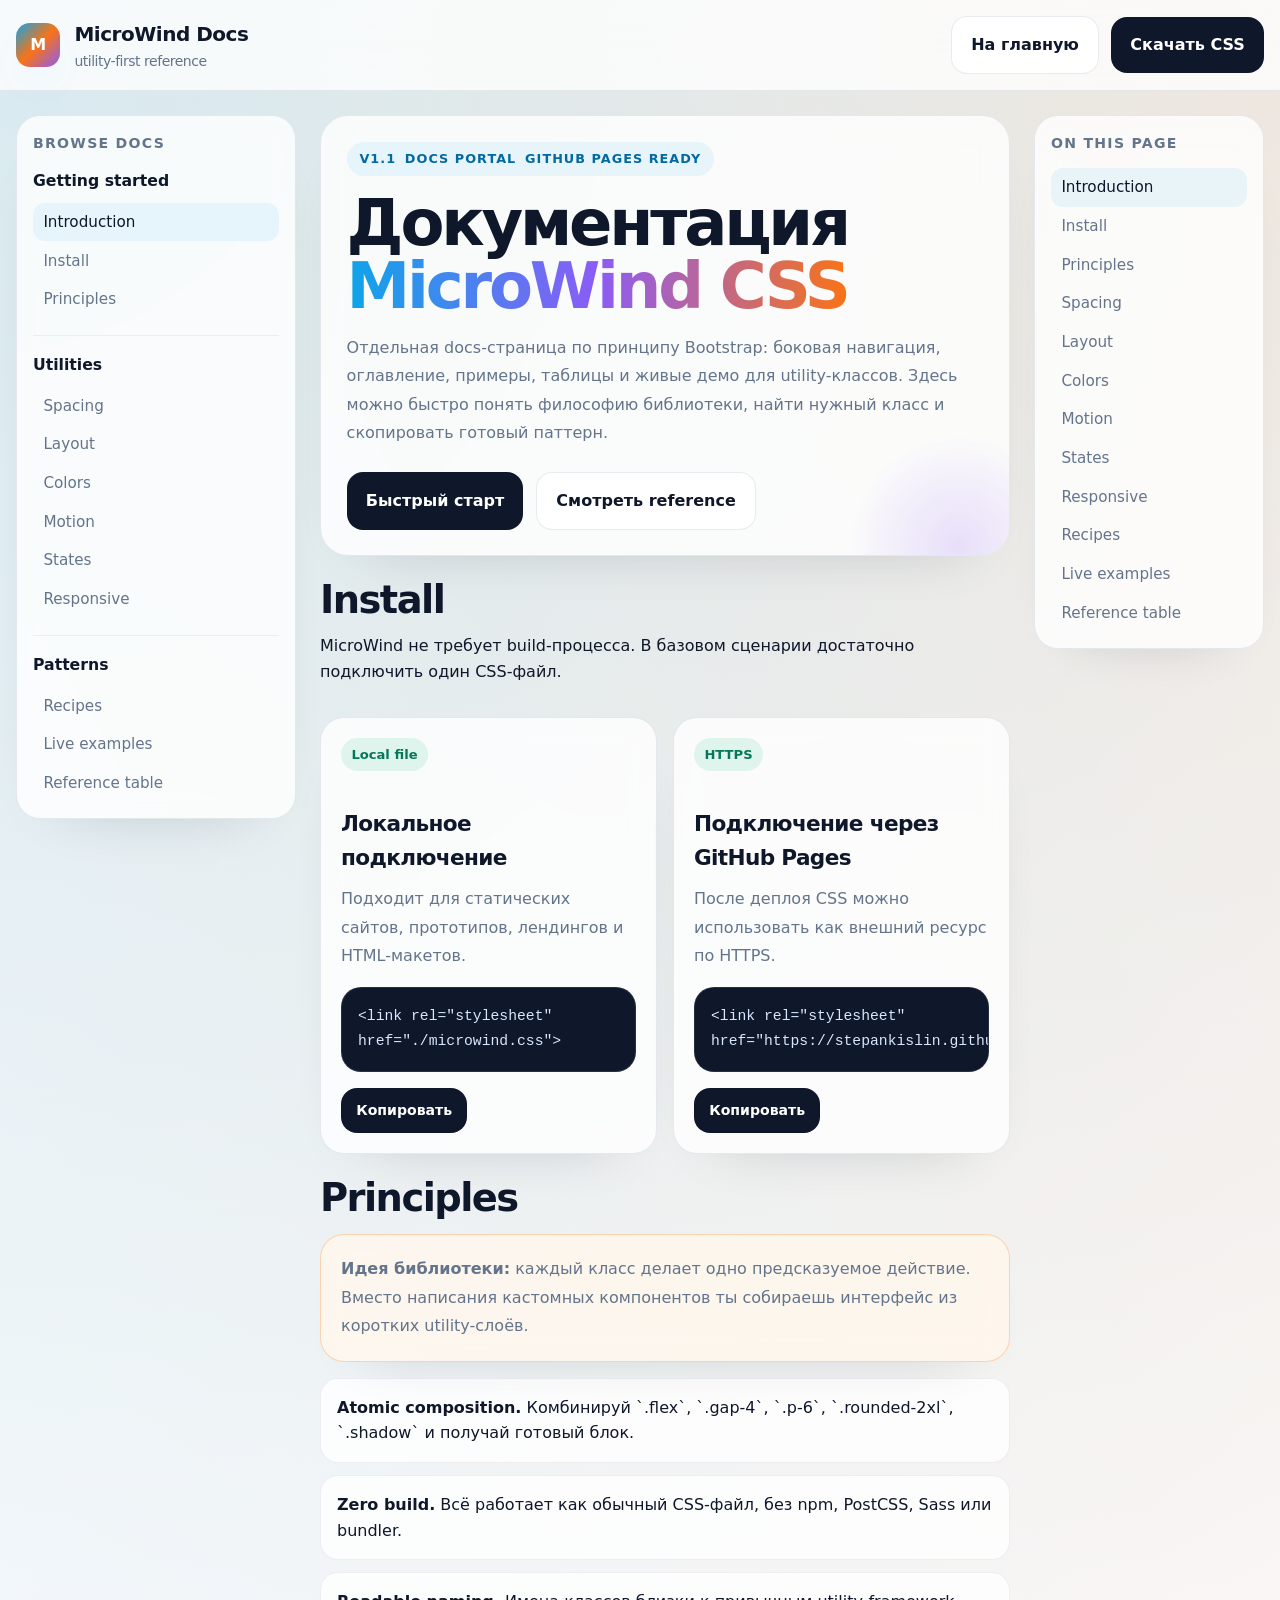
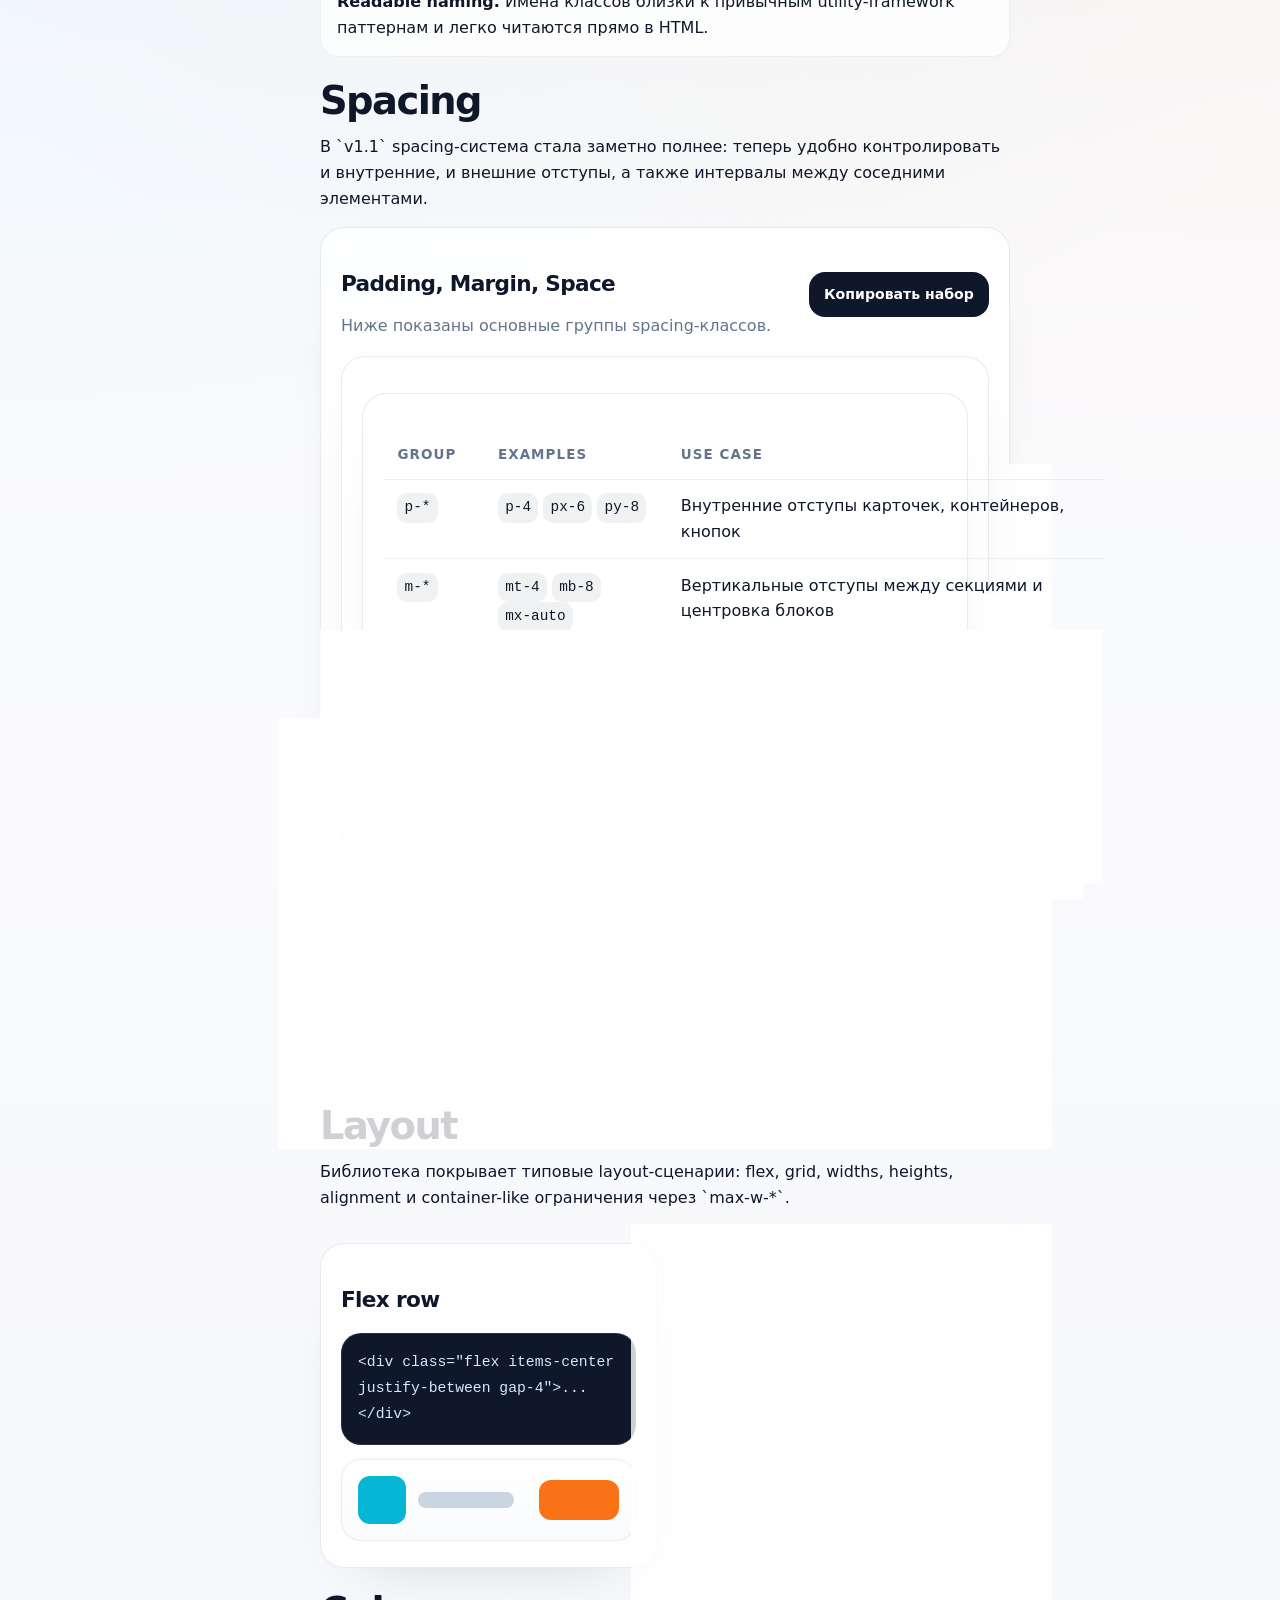
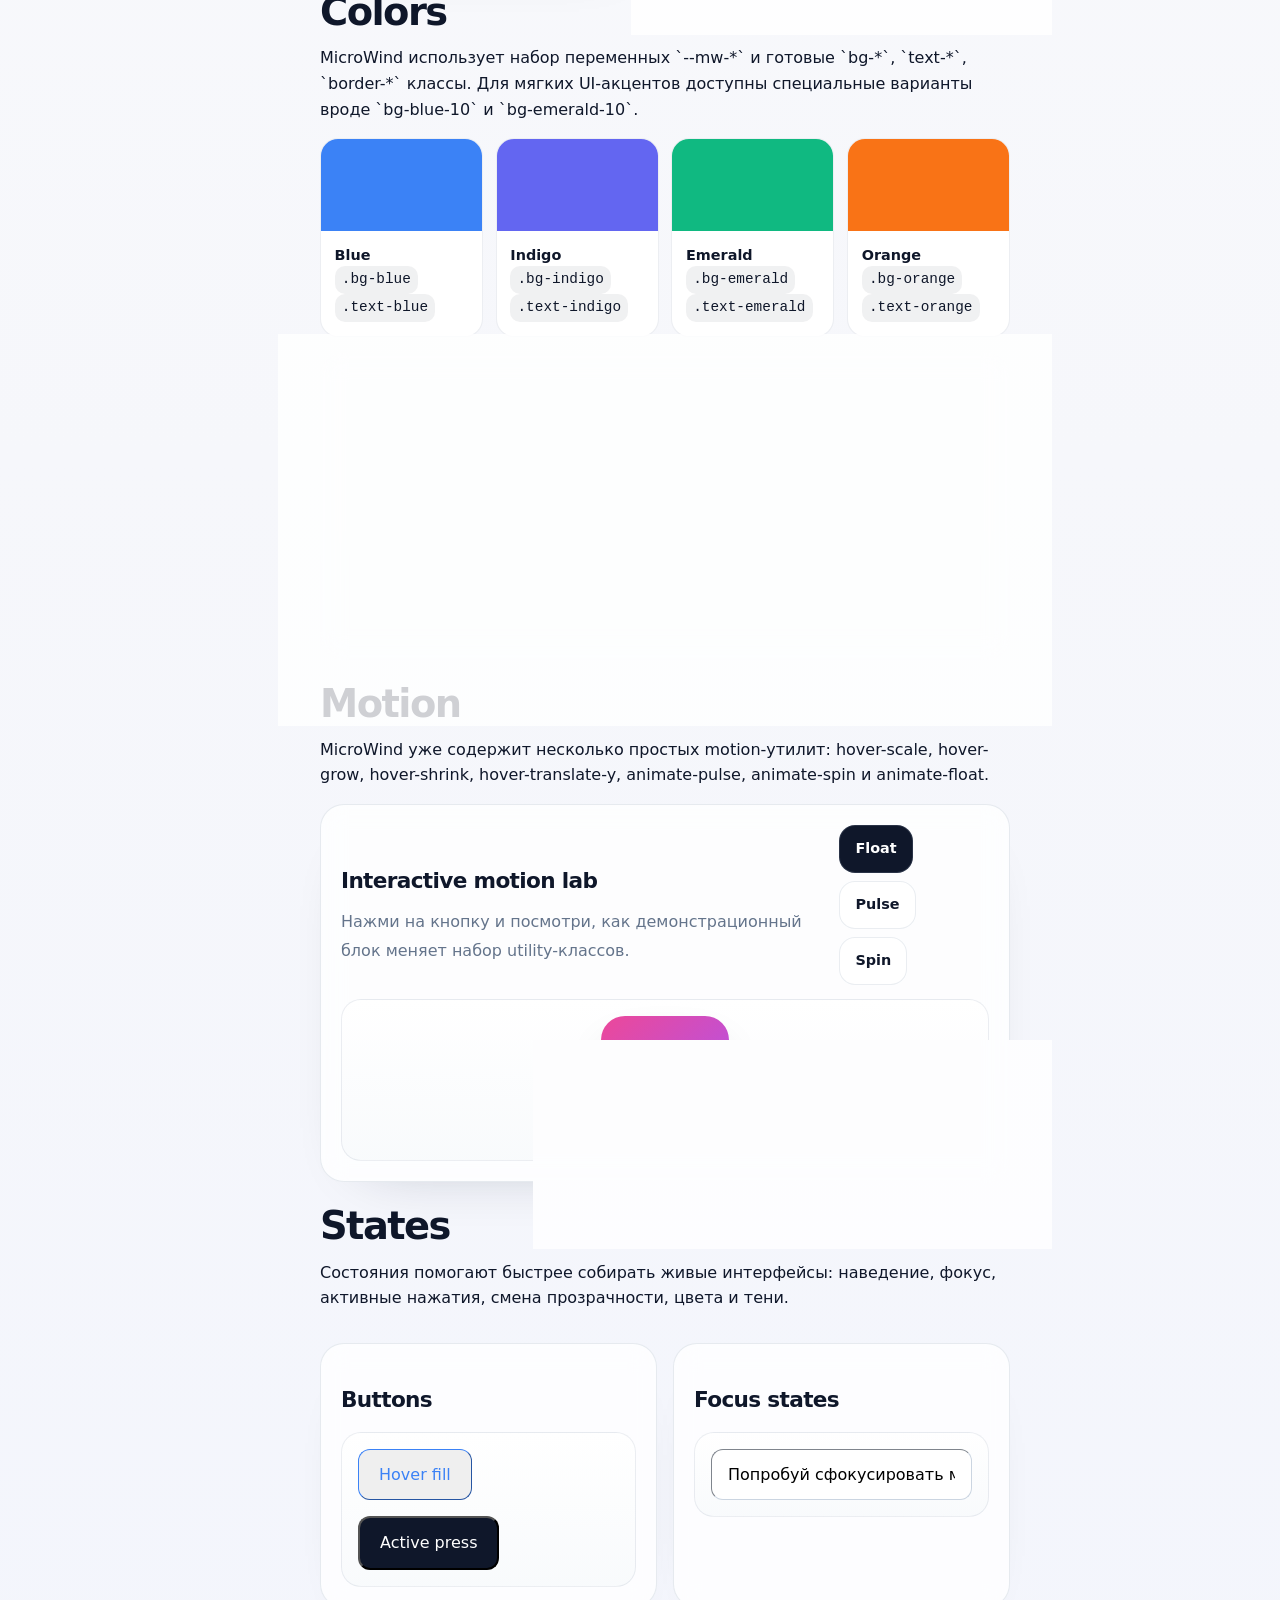
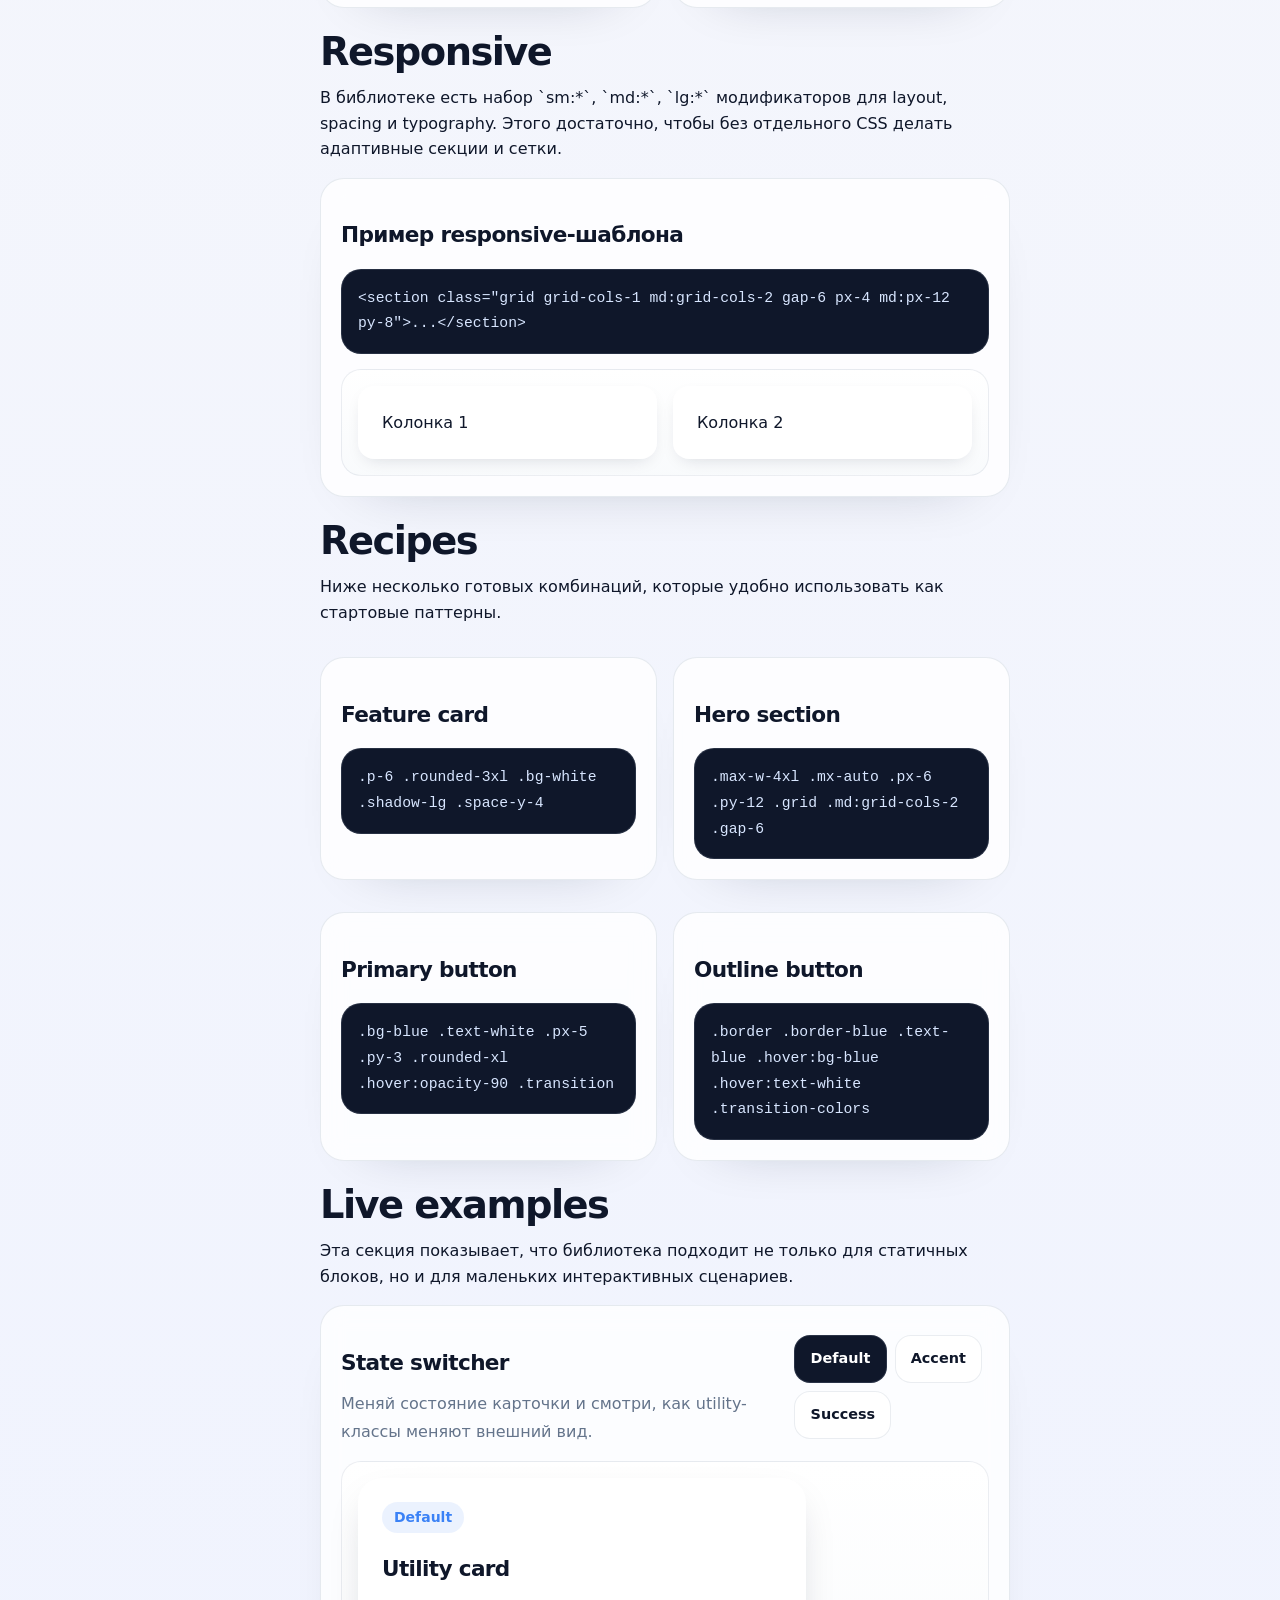
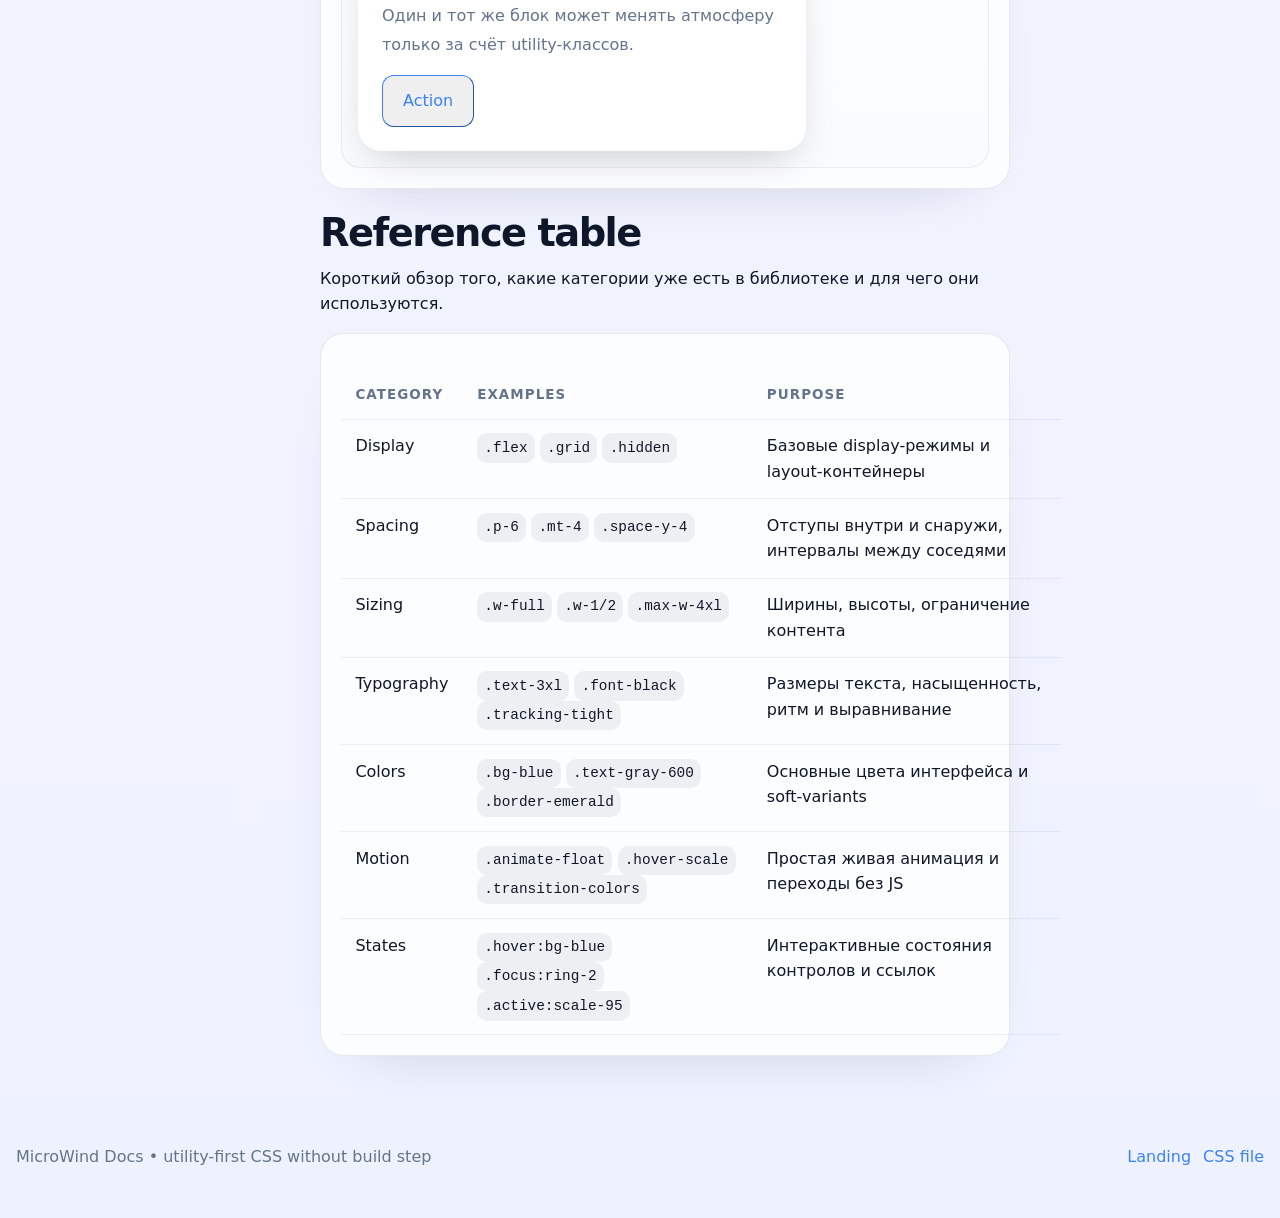
==== docs.html @ 8512d9e1 "Add docs" ====
<!DOCTYPE html>
<html lang="ru">
<head>
  <meta charset="UTF-8">
  <meta name="viewport" content="width=device-width, initial-scale=1.0">
  <title>MicroWind Docs — Utility-first документация</title>
  <meta name="description" content="Документация MicroWind CSS: установка, spacing, layout, colors, states, motion, responsive utilities и готовые паттерны.">
  <link rel="stylesheet" href="microwind.css">
  <style>
    :root {
      --docs-bg: #f6f7fb;
      --docs-panel: rgba(255, 255, 255, 0.8);
      --docs-border: rgba(148, 163, 184, 0.22);
      --docs-text: #0f172a;
      --docs-muted: #64748b;
      --docs-brand-a: #0ea5e9;
      --docs-brand-b: #f97316;
      --docs-brand-c: #8b5cf6;
      --docs-code: #0f172a;
    }

    body {
      background:
        radial-gradient(circle at top left, rgba(14, 165, 233, 0.16), transparent 28%),
        radial-gradient(circle at top right, rgba(249, 115, 22, 0.14), transparent 28%),
        linear-gradient(180deg, #ffffff 0%, var(--docs-bg) 48%, #eef2ff 100%);
      color: var(--docs-text);
    }

    .docs-shell {
      min-height: 100vh;
    }

    .docs-topbar {
      position: sticky;
      top: 0;
      z-index: 60;
      backdrop-filter: blur(16px);
      background: rgba(255, 255, 255, 0.76);
      border-bottom: 1px solid var(--docs-border);
    }

    .docs-container {
      width: min(1380px, calc(100% - 2rem));
      margin: 0 auto;
    }

    .docs-brand {
      display: inline-flex;
      align-items: center;
      gap: 0.9rem;
      font-weight: 900;
      letter-spacing: -0.03em;
    }

    .docs-mark {
      width: 44px;
      height: 44px;
      display: inline-flex;
      align-items: center;
      justify-content: center;
      color: #fff;
      border-radius: 14px;
      background: linear-gradient(135deg, var(--docs-brand-a), var(--docs-brand-b), var(--docs-brand-c));
      box-shadow: 0 18px 34px -18px rgba(14, 165, 233, 0.55);
    }

    .docs-layout {
      display: grid;
      grid-template-columns: 280px minmax(0, 1fr) 230px;
      gap: 1.5rem;
      padding: 1.5rem 0 3rem;
      align-items: start;
    }

    .docs-sidebar,
    .docs-toc,
    .docs-hero,
    .docs-card,
    .docs-demo,
    .docs-table-wrap,
    .docs-callout {
      background: var(--docs-panel);
      border: 1px solid var(--docs-border);
      backdrop-filter: blur(12px);
      box-shadow: 0 24px 60px -48px rgba(15, 23, 42, 0.32);
    }

    .docs-sidebar,
    .docs-toc {
      position: sticky;
      top: 88px;
      border-radius: 24px;
      padding: 1rem;
      max-height: calc(100vh - 108px);
      overflow: auto;
    }

    .docs-main {
      min-width: 0;
    }

    .docs-hero {
      border-radius: 28px;
      padding: 1.6rem;
      margin-bottom: 1.5rem;
      position: relative;
      overflow: hidden;
    }

    .docs-hero::before {
      content: "";
      position: absolute;
      inset: auto -80px -120px auto;
      width: 260px;
      height: 260px;
      border-radius: 9999px;
      background: radial-gradient(circle, rgba(139, 92, 246, 0.18), transparent 60%);
      pointer-events: none;
    }

    .docs-kicker {
      display: inline-flex;
      align-items: center;
      gap: 0.55rem;
      padding: 0.45rem 0.8rem;
      border-radius: 9999px;
      background: rgba(14, 165, 233, 0.08);
      color: #0369a1;
      font-size: 0.8rem;
      font-weight: 800;
      text-transform: uppercase;
      letter-spacing: 0.08em;
    }

    .docs-hero h1 {
      font-size: clamp(2.5rem, 5vw, 4.8rem);
      line-height: 0.98;
      letter-spacing: -0.05em;
      margin-top: 1rem;
      margin-bottom: 1rem;
    }

    .docs-hero h1 span {
      background: linear-gradient(90deg, var(--docs-brand-a), var(--docs-brand-c), var(--docs-brand-b));
      -webkit-background-clip: text;
      background-clip: text;
      color: transparent;
    }

    .docs-hero p,
    .docs-card p,
    .docs-demo p,
    .docs-callout p,
    .docs-table-wrap p {
      color: var(--docs-muted);
      line-height: 1.78;
    }

    .docs-actions {
      display: flex;
      flex-wrap: wrap;
      gap: 0.8rem;
      margin-top: 1.5rem;
    }

    .docs-btn,
    .copy-btn,
    .demo-toggle {
      border: none;
      cursor: pointer;
      border-radius: 16px;
      font-weight: 700;
      transition: transform 0.2s ease, box-shadow 0.2s ease, background-color 0.2s ease, color 0.2s ease, border-color 0.2s ease;
    }

    .docs-btn:hover,
    .copy-btn:hover,
    .demo-toggle:hover {
      transform: translateY(-2px);
    }

    .docs-btn {
      display: inline-flex;
      align-items: center;
      justify-content: center;
      padding: 0.95rem 1.2rem;
      background: #0f172a;
      color: #fff;
    }

    .docs-btn.alt {
      background: #fff;
      color: #0f172a;
      border: 1px solid var(--docs-border);
    }

    .docs-nav-title,
    .docs-toc-title {
      font-size: 0.88rem;
      text-transform: uppercase;
      letter-spacing: 0.09em;
      color: var(--docs-muted);
      margin-bottom: 0.85rem;
      font-weight: 800;
    }

    .docs-nav-group + .docs-nav-group {
      margin-top: 1rem;
      padding-top: 1rem;
      border-top: 1px solid rgba(148, 163, 184, 0.14);
    }

    .docs-nav-group strong {
      display: block;
      margin-bottom: 0.6rem;
      font-size: 0.98rem;
    }

    .docs-nav-group a,
    .docs-toc a {
      display: block;
      padding: 0.45rem 0.65rem;
      border-radius: 12px;
      color: var(--docs-muted);
      font-size: 0.95rem;
    }

    .docs-nav-group a:hover,
    .docs-toc a:hover,
    .docs-nav-group a.active,
    .docs-toc a.active {
      background: rgba(14, 165, 233, 0.08);
      color: #0f172a;
    }

    .docs-section {
      margin-top: 1.5rem;
    }

    .docs-section h2 {
      font-size: clamp(1.9rem, 3vw, 3rem);
      line-height: 1.05;
      letter-spacing: -0.04em;
      margin-bottom: 0.8rem;
    }

    .docs-section h3 {
      font-size: 1.35rem;
      letter-spacing: -0.03em;
      margin-bottom: 0.6rem;
      margin-top: 1.2rem;
    }

    .docs-grid {
      display: grid;
      grid-template-columns: repeat(2, minmax(0, 1fr));
      gap: 1rem;
      margin-top: 1rem;
    }

    .docs-card,
    .docs-demo,
    .docs-table-wrap,
    .docs-callout {
      border-radius: 24px;
      padding: 1.25rem;
      margin-top: 1rem;
    }

    .docs-demo-header {
      display: flex;
      align-items: center;
      justify-content: space-between;
      gap: 1rem;
      margin-bottom: 0.9rem;
    }

    .docs-demo-stage {
      border-radius: 20px;
      background: linear-gradient(180deg, rgba(255, 255, 255, 0.92), rgba(248, 250, 252, 0.92));
      border: 1px solid rgba(148, 163, 184, 0.18);
      padding: 1rem;
      margin-top: 0.9rem;
    }

    .code-block {
      background: var(--docs-code);
      color: #d8e6ff;
      border-radius: 20px;
      padding: 1rem;
      font-family: "SFMono-Regular", Consolas, monospace;
      font-size: 0.92rem;
      line-height: 1.75;
      overflow-x: auto;
      border: 1px solid rgba(148, 163, 184, 0.18);
    }

    .copy-btn {
      padding: 0.7rem 0.95rem;
      background: #0f172a;
      color: #fff;
      font-size: 0.88rem;
    }

    .copy-btn.copied {
      background: #059669;
    }

    .docs-table {
      width: 100%;
      border-collapse: collapse;
      min-width: 720px;
      margin-top: 1rem;
    }

    .docs-table th,
    .docs-table td {
      text-align: left;
      padding: 0.85rem 0.9rem;
      border-bottom: 1px solid rgba(148, 163, 184, 0.16);
      vertical-align: top;
    }

    .docs-table th {
      font-size: 0.84rem;
      color: var(--docs-muted);
      text-transform: uppercase;
      letter-spacing: 0.08em;
    }

    .token {
      display: inline-flex;
      align-items: center;
      padding: 0.2rem 0.45rem;
      border-radius: 10px;
      background: rgba(15, 23, 42, 0.06);
      font-family: "SFMono-Regular", Consolas, monospace;
      font-size: 0.9rem;
    }

    .swatch-grid {
      display: grid;
      grid-template-columns: repeat(4, minmax(0, 1fr));
      gap: 0.8rem;
      margin-top: 1rem;
    }

    .swatch {
      border-radius: 18px;
      overflow: hidden;
      border: 1px solid rgba(148, 163, 184, 0.18);
      background: #fff;
    }

    .swatch-color {
      height: 92px;
    }

    .swatch-meta {
      padding: 0.85rem;
      font-size: 0.9rem;
      line-height: 1.5;
    }

    .callout-warning {
      border-color: rgba(249, 115, 22, 0.28);
      background: rgba(255, 247, 237, 0.85);
    }

    .pattern-list {
      display: grid;
      gap: 0.75rem;
      margin-top: 1rem;
    }

    .pattern-item {
      padding: 1rem;
      border-radius: 18px;
      background: rgba(255, 255, 255, 0.78);
      border: 1px solid rgba(148, 163, 184, 0.16);
    }

    .demo-toggle {
      padding: 0.72rem 0.95rem;
      background: rgba(255, 255, 255, 0.88);
      color: #0f172a;
      border: 1px solid rgba(148, 163, 184, 0.2);
      font-size: 0.9rem;
    }

    .demo-toggle.active {
      background: #0f172a;
      color: #fff;
    }

    .status-badge {
      display: inline-flex;
      align-items: center;
      gap: 0.45rem;
      padding: 0.4rem 0.65rem;
      border-radius: 9999px;
      background: rgba(16, 185, 129, 0.12);
      color: #047857;
      font-weight: 700;
      font-size: 0.82rem;
    }

    .footer {
      padding: 2.5rem 0 3rem;
      color: var(--docs-muted);
    }

    @media (max-width: 1180px) {
      .docs-layout {
        grid-template-columns: 260px minmax(0, 1fr);
      }

      .docs-toc {
        display: none;
      }
    }

    @media (max-width: 920px) {
      .docs-layout {
        grid-template-columns: 1fr;
      }

      .docs-sidebar {
        position: static;
        max-height: none;
      }

      .docs-grid,
      .swatch-grid {
        grid-template-columns: 1fr;
      }
    }

    @media (max-width: 640px) {
      .docs-actions {
        flex-direction: column;
      }

      .docs-btn,
      .copy-btn,
      .demo-toggle {
        width: 100%;
      }
    }
  </style>
</head>
<body>
  <div class="docs-shell">
    <header class="docs-topbar">
      <div class="docs-container flex items-center justify-between py-4 gap-4 flex-wrap">
        <a href="index.html" class="docs-brand">
          <span class="docs-mark">M</span>
          <span>
            <span class="block text-xl">MicroWind Docs</span>
            <span class="block text-sm text-gray-500 font-medium">utility-first reference</span>
          </span>
        </a>

        <div class="flex items-center gap-3 flex-wrap">
          <a href="index.html" class="docs-btn alt">На главную</a>
          <a href="microwind.css" download="microwind.css" class="docs-btn">Скачать CSS</a>
        </div>
      </div>
    </header>

    <div class="docs-container docs-layout">
      <aside class="docs-sidebar">
        <div class="docs-nav-title">Browse docs</div>

        <div class="docs-nav-group">
          <strong>Getting started</strong>
          <a href="#introduction">Introduction</a>
          <a href="#install">Install</a>
          <a href="#principles">Principles</a>
        </div>

        <div class="docs-nav-group">
          <strong>Utilities</strong>
          <a href="#spacing">Spacing</a>
          <a href="#layout">Layout</a>
          <a href="#colors">Colors</a>
          <a href="#motion">Motion</a>
          <a href="#states">States</a>
          <a href="#responsive">Responsive</a>
        </div>

        <div class="docs-nav-group">
          <strong>Patterns</strong>
          <a href="#recipes">Recipes</a>
          <a href="#playground-docs">Live examples</a>
          <a href="#reference">Reference table</a>
        </div>
      </aside>

      <main class="docs-main">
        <section class="docs-hero" id="introduction">
          <div class="docs-kicker">
            <span>v1.1</span>
            <span>docs portal</span>
            <span>github pages ready</span>
          </div>
          <h1>Документация <span>MicroWind CSS</span></h1>
          <p>
            Отдельная docs-страница по принципу Bootstrap: боковая навигация, оглавление, примеры, таблицы и живые демо для utility-классов.
            Здесь можно быстро понять философию библиотеки, найти нужный класс и скопировать готовый паттерн.
          </p>
          <div class="docs-actions">
            <a href="#install" class="docs-btn">Быстрый старт</a>
            <a href="#reference" class="docs-btn alt">Смотреть reference</a>
          </div>
        </section>

        <section class="docs-section" id="install">
          <h2>Install</h2>
          <p>MicroWind не требует build-процесса. В базовом сценарии достаточно подключить один CSS-файл.</p>

          <div class="docs-grid">
            <article class="docs-card">
              <div class="status-badge mb-4">Local file</div>
              <h3>Локальное подключение</h3>
              <p>Подходит для статических сайтов, прототипов, лендингов и HTML-макетов.</p>
              <div class="code-block mt-4">&lt;link rel="stylesheet" href="./microwind.css"&gt;</div>
              <button class="copy-btn mt-4" data-code='<link rel="stylesheet" href="./microwind.css">'>Копировать</button>
            </article>

            <article class="docs-card">
              <div class="status-badge mb-4">HTTPS</div>
              <h3>Подключение через GitHub Pages</h3>
              <p>После деплоя CSS можно использовать как внешний ресурс по HTTPS.</p>
              <div class="code-block mt-4" id="docs-https-snippet">&lt;link rel="stylesheet" href="https://stepankislin.github.io/microwind/microwind.css"&gt;</div>
              <button class="copy-btn mt-4" id="docs-copy-https">Копировать</button>
            </article>
          </div>
        </section>

        <section class="docs-section" id="principles">
          <h2>Principles</h2>
          <div class="docs-callout callout-warning">
            <p><strong>Идея библиотеки:</strong> каждый класс делает одно предсказуемое действие. Вместо написания кастомных компонентов ты собираешь интерфейс из коротких utility-слоёв.</p>
          </div>

          <div class="pattern-list">
            <div class="pattern-item"><strong>Atomic composition.</strong> Комбинируй `.flex`, `.gap-4`, `.p-6`, `.rounded-2xl`, `.shadow` и получай готовый блок.</div>
            <div class="pattern-item"><strong>Zero build.</strong> Всё работает как обычный CSS-файл, без npm, PostCSS, Sass или bundler.</div>
            <div class="pattern-item"><strong>Readable naming.</strong> Имена классов близки к привычным utility-framework паттернам и легко читаются прямо в HTML.</div>
          </div>
        </section>

        <section class="docs-section" id="spacing">
          <h2>Spacing</h2>
          <p>В `v1.1` spacing-система стала заметно полнее: теперь удобно контролировать и внутренние, и внешние отступы, а также интервалы между соседними элементами.</p>

          <div class="docs-demo">
            <div class="docs-demo-header">
              <div>
                <h3>Padding, Margin, Space</h3>
                <p>Ниже показаны основные группы spacing-классов.</p>
              </div>
              <button class="copy-btn" data-code=".p-6 .px-8 .py-4 .mt-4 .mx-auto .space-y-4">Копировать набор</button>
            </div>

            <div class="docs-table-wrap">
              <div class="docs-table-wrap">
                <table class="docs-table">
                  <thead>
                    <tr>
                      <th>Group</th>
                      <th>Examples</th>
                      <th>Use case</th>
                    </tr>
                  </thead>
                  <tbody>
                    <tr>
                      <td><span class="token">p-*</span></td>
                      <td><span class="token">p-4</span> <span class="token">px-6</span> <span class="token">py-8</span></td>
                      <td>Внутренние отступы карточек, контейнеров, кнопок</td>
                    </tr>
                    <tr>
                      <td><span class="token">m-*</span></td>
                      <td><span class="token">mt-4</span> <span class="token">mb-8</span> <span class="token">mx-auto</span></td>
                      <td>Вертикальные отступы между секциями и центровка блоков</td>
                    </tr>
                    <tr>
                      <td><span class="token">space-*</span></td>
                      <td><span class="token">space-y-4</span> <span class="token">space-x-2</span></td>
                      <td>Быстрый ритм внутри списков и горизонтальных рядов</td>
                    </tr>
                    <tr>
                      <td><span class="token">-m*</span></td>
                      <td><span class="token">-mt-4</span> <span class="token">-ml-2</span></td>
                      <td>Небольшие перекрытия, декоративные смещения, badge-overlap</td>
                    </tr>
                  </tbody>
                </table>
              </div>
            </div>

            <div class="docs-demo-stage">
              <div class="p-6 rounded-3xl bg-white shadow space-y-4 max-w-md">
                <div class="bg-blue-10 text-blue px-3 py-1 rounded-full inline-block text-sm font-semibold">Spacing demo</div>
                <div class="space-y-2">
                  <div class="h-4 w-1/2 rounded-full bg-gray-300"></div>
                  <div class="h-4 w-full rounded-full bg-gray-200"></div>
                  <div class="h-4 w-4/5 rounded-full bg-gray-200"></div>
                </div>
              </div>
            </div>
          </div>
        </section>

        <section class="docs-section" id="layout">
          <h2>Layout</h2>
          <p>Библиотека покрывает типовые layout-сценарии: flex, grid, widths, heights, alignment и container-like ограничения через `max-w-*`.</p>

          <div class="docs-grid">
            <article class="docs-card">
              <h3>Flex row</h3>
              <div class="code-block mt-4">&lt;div class="flex items-center justify-between gap-4"&gt;...&lt;/div&gt;</div>
              <div class="docs-demo-stage">
                <div class="flex items-center justify-between gap-4">
                  <div class="flex items-center gap-3">
                    <div class="w-12 h-12 rounded-xl bg-cyan"></div>
                    <div class="w-24 h-4 rounded-full bg-gray-300"></div>
                  </div>
                  <div class="w-20 h-10 rounded-xl bg-orange"></div>
                </div>
              </div>
            </article>

            <article class="docs-card">
              <h3>Grid columns</h3>
              <div class="code-block mt-4">&lt;div class="grid grid-cols-3 gap-4"&gt;...&lt;/div&gt;</div>
              <div class="docs-demo-stage">
                <div class="grid grid-cols-3 gap-4">
                  <div class="h-20 rounded-2xl bg-blue"></div>
                  <div class="h-20 rounded-2xl bg-indigo"></div>
                  <div class="h-20 rounded-2xl bg-purple"></div>
                </div>
              </div>
            </article>
          </div>
        </section>

        <section class="docs-section" id="colors">
          <h2>Colors</h2>
          <p>MicroWind использует набор переменных `--mw-*` и готовые `bg-*`, `text-*`, `border-*` классы. Для мягких UI-акцентов доступны специальные варианты вроде `bg-blue-10` и `bg-emerald-10`.</p>

          <div class="swatch-grid">
            <article class="swatch">
              <div class="swatch-color bg-blue"></div>
              <div class="swatch-meta"><strong>Blue</strong><br><span class="token">.bg-blue</span> <span class="token">.text-blue</span></div>
            </article>
            <article class="swatch">
              <div class="swatch-color bg-indigo"></div>
              <div class="swatch-meta"><strong>Indigo</strong><br><span class="token">.bg-indigo</span> <span class="token">.text-indigo</span></div>
            </article>
            <article class="swatch">
              <div class="swatch-color bg-emerald"></div>
              <div class="swatch-meta"><strong>Emerald</strong><br><span class="token">.bg-emerald</span> <span class="token">.text-emerald</span></div>
            </article>
            <article class="swatch">
              <div class="swatch-color bg-orange"></div>
              <div class="swatch-meta"><strong>Orange</strong><br><span class="token">.bg-orange</span> <span class="token">.text-orange</span></div>
            </article>
          </div>

          <div class="docs-demo">
            <div class="docs-demo-header">
              <div>
                <h3>Soft colors and gradients</h3>
                <p>Эти utility-классы особенно хорошо работают в бейджах, hero-блоках и карточках.</p>
              </div>
              <button class="copy-btn" data-code=".bg-blue-10 .text-blue .bg-gradient-to-br .from-pink .to-purple">Копировать</button>
            </div>
            <div class="docs-demo-stage flex flex-wrap gap-4 items-center">
              <span class="bg-blue-10 text-blue px-4 py-2 rounded-full font-semibold">Soft accent</span>
              <span class="bg-emerald-10 text-emerald px-4 py-2 rounded-full font-semibold">Success tone</span>
              <div class="w-24 h-24 rounded-3xl bg-gradient-to-br from-pink to-purple animate-float"></div>
            </div>
          </div>
        </section>

        <section class="docs-section" id="motion">
          <h2>Motion</h2>
          <p>MicroWind уже содержит несколько простых motion-утилит: hover-scale, hover-grow, hover-shrink, hover-translate-y, animate-pulse, animate-spin и animate-float.</p>

          <div class="docs-demo" id="motion-demo">
            <div class="docs-demo-header">
              <div>
                <h3>Interactive motion lab</h3>
                <p>Нажми на кнопку и посмотри, как демонстрационный блок меняет набор utility-классов.</p>
              </div>
              <div class="flex gap-2 flex-wrap">
                <button class="demo-toggle active" data-demo="float">Float</button>
                <button class="demo-toggle" data-demo="pulse">Pulse</button>
                <button class="demo-toggle" data-demo="spin">Spin</button>
              </div>
            </div>
            <div class="docs-demo-stage flex justify-center">
              <div id="motion-target" class="w-32 h-32 rounded-3xl bg-gradient-to-br from-pink to-purple animate-float shadow-xl"></div>
            </div>
          </div>
        </section>

        <section class="docs-section" id="states">
          <h2>States</h2>
          <p>Состояния помогают быстрее собирать живые интерфейсы: наведение, фокус, активные нажатия, смена прозрачности, цвета и тени.</p>

          <div class="docs-grid">
            <article class="docs-card">
              <h3>Buttons</h3>
              <div class="docs-demo-stage flex gap-4 flex-wrap">
                <button class="border border-blue text-blue px-5 py-3 rounded-xl hover:bg-blue hover:text-white transition-colors cursor-pointer">Hover fill</button>
                <button class="bg-gray-900 text-white px-5 py-3 rounded-xl hover:opacity-90 active:scale-95 transition-all cursor-pointer">Active press</button>
              </div>
            </article>

            <article class="docs-card">
              <h3>Focus states</h3>
              <div class="docs-demo-stage">
                <input class="w-full px-4 py-3 rounded-xl border border-gray-300 focus:outline-none focus:ring-2 focus:ring-blue" value="Попробуй сфокусировать меня">
              </div>
            </article>
          </div>
        </section>

        <section class="docs-section" id="responsive">
          <h2>Responsive</h2>
          <p>В библиотеке есть набор `sm:*`, `md:*`, `lg:*` модификаторов для layout, spacing и typography. Этого достаточно, чтобы без отдельного CSS делать адаптивные секции и сетки.</p>

          <div class="docs-card">
            <h3>Пример responsive-шаблона</h3>
            <div class="code-block mt-4">&lt;section class="grid grid-cols-1 md:grid-cols-2 gap-6 px-4 md:px-12 py-8"&gt;...&lt;/section&gt;</div>
            <div class="docs-demo-stage">
              <div class="grid grid-cols-1 md:grid-cols-2 gap-4">
                <div class="p-6 rounded-2xl bg-white shadow">Колонка 1</div>
                <div class="p-6 rounded-2xl bg-white shadow">Колонка 2</div>
              </div>
            </div>
          </div>
        </section>

        <section class="docs-section" id="recipes">
          <h2>Recipes</h2>
          <p>Ниже несколько готовых комбинаций, которые удобно использовать как стартовые паттерны.</p>

          <div class="docs-grid">
            <article class="docs-card">
              <h3>Feature card</h3>
              <div class="code-block mt-4">.p-6 .rounded-3xl .bg-white .shadow-lg .space-y-4</div>
            </article>
            <article class="docs-card">
              <h3>Hero section</h3>
              <div class="code-block mt-4">.max-w-4xl .mx-auto .px-6 .py-12 .grid .md:grid-cols-2 .gap-6</div>
            </article>
            <article class="docs-card">
              <h3>Primary button</h3>
              <div class="code-block mt-4">.bg-blue .text-white .px-5 .py-3 .rounded-xl .hover:opacity-90 .transition</div>
            </article>
            <article class="docs-card">
              <h3>Outline button</h3>
              <div class="code-block mt-4">.border .border-blue .text-blue .hover:bg-blue .hover:text-white .transition-colors</div>
            </article>
          </div>
        </section>

        <section class="docs-section" id="playground-docs">
          <h2>Live examples</h2>
          <p>Эта секция показывает, что библиотека подходит не только для статичных блоков, но и для маленьких интерактивных сценариев.</p>

          <div class="docs-demo">
            <div class="docs-demo-header">
              <div>
                <h3>State switcher</h3>
                <p>Меняй состояние карточки и смотри, как utility-классы меняют внешний вид.</p>
              </div>
              <div class="flex gap-2 flex-wrap">
                <button class="demo-toggle active" data-card-state="default">Default</button>
                <button class="demo-toggle" data-card-state="accent">Accent</button>
                <button class="demo-toggle" data-card-state="success">Success</button>
              </div>
            </div>
            <div class="docs-demo-stage">
              <div id="state-card" class="p-6 rounded-3xl bg-white shadow-lg transition-all space-y-4 max-w-md">
                <span id="state-badge" class="bg-blue-10 text-blue px-3 py-1 rounded-full inline-block text-sm font-semibold">Default</span>
                <h3 class="text-2xl font-black tracking-tight">Utility card</h3>
                <p class="text-gray-600">Один и тот же блок может менять атмосферу только за счёт utility-классов.</p>
                <button id="state-button" class="border border-blue text-blue px-5 py-3 rounded-xl hover:bg-blue hover:text-white transition-colors cursor-pointer">Action</button>
              </div>
            </div>
          </div>
        </section>

        <section class="docs-section" id="reference">
          <h2>Reference table</h2>
          <p>Короткий обзор того, какие категории уже есть в библиотеке и для чего они используются.</p>

          <div class="docs-table-wrap">
            <table class="docs-table">
              <thead>
                <tr>
                  <th>Category</th>
                  <th>Examples</th>
                  <th>Purpose</th>
                </tr>
              </thead>
              <tbody>
                <tr>
                  <td>Display</td>
                  <td><span class="token">.flex</span> <span class="token">.grid</span> <span class="token">.hidden</span></td>
                  <td>Базовые display-режимы и layout-контейнеры</td>
                </tr>
                <tr>
                  <td>Spacing</td>
                  <td><span class="token">.p-6</span> <span class="token">.mt-4</span> <span class="token">.space-y-4</span></td>
                  <td>Отступы внутри и снаружи, интервалы между соседями</td>
                </tr>
                <tr>
                  <td>Sizing</td>
                  <td><span class="token">.w-full</span> <span class="token">.w-1/2</span> <span class="token">.max-w-4xl</span></td>
                  <td>Ширины, высоты, ограничение контента</td>
                </tr>
                <tr>
                  <td>Typography</td>
                  <td><span class="token">.text-3xl</span> <span class="token">.font-black</span> <span class="token">.tracking-tight</span></td>
                  <td>Размеры текста, насыщенность, ритм и выравнивание</td>
                </tr>
                <tr>
                  <td>Colors</td>
                  <td><span class="token">.bg-blue</span> <span class="token">.text-gray-600</span> <span class="token">.border-emerald</span></td>
                  <td>Основные цвета интерфейса и soft-variants</td>
                </tr>
                <tr>
                  <td>Motion</td>
                  <td><span class="token">.animate-float</span> <span class="token">.hover-scale</span> <span class="token">.transition-colors</span></td>
                  <td>Простая живая анимация и переходы без JS</td>
                </tr>
                <tr>
                  <td>States</td>
                  <td><span class="token">.hover:bg-blue</span> <span class="token">.focus:ring-2</span> <span class="token">.active:scale-95</span></td>
                  <td>Интерактивные состояния контролов и ссылок</td>
                </tr>
              </tbody>
            </table>
          </div>
        </section>
      </main>

      <aside class="docs-toc">
        <div class="docs-toc-title">On this page</div>
        <a href="#introduction">Introduction</a>
        <a href="#install">Install</a>
        <a href="#principles">Principles</a>
        <a href="#spacing">Spacing</a>
        <a href="#layout">Layout</a>
        <a href="#colors">Colors</a>
        <a href="#motion">Motion</a>
        <a href="#states">States</a>
        <a href="#responsive">Responsive</a>
        <a href="#recipes">Recipes</a>
        <a href="#playground-docs">Live examples</a>
        <a href="#reference">Reference table</a>
      </aside>
    </div>

    <footer class="footer">
      <div class="docs-container flex items-center justify-between gap-4 flex-wrap">
        <div>MicroWind Docs • utility-first CSS without build step</div>
        <div class="flex items-center gap-3 flex-wrap">
          <a href="index.html" class="text-blue">Landing</a>
          <a href="microwind.css" class="text-blue">CSS file</a>
        </div>
      </div>
    </footer>
  </div>

  <script>
    const copyButtons = document.querySelectorAll(".copy-btn");
    const docsHttpsSnippet = document.getElementById("docs-https-snippet");
    const docsCopyHttps = document.getElementById("docs-copy-https");
    const motionTarget = document.getElementById("motion-target");
    const stateCard = document.getElementById("state-card");
    const stateBadge = document.getElementById("state-badge");
    const stateButton = document.getElementById("state-button");
    const sidebarLinks = document.querySelectorAll(".docs-sidebar a, .docs-toc a");
    const sectionIds = ["introduction", "install", "principles", "spacing", "layout", "colors", "motion", "states", "responsive", "recipes", "playground-docs", "reference"];

    function resolveCssUrl() {
      const { protocol, host, pathname } = window.location;
      const isLocal = host.includes("localhost") || host.includes("127.0.0.1") || protocol === "file:";

      if (isLocal) {
        return "https://stepankislin.github.io/microwind/microwind.css";
      }

      const pathParts = pathname.split("/").filter(Boolean);
      if (host.endsWith("github.io") && pathParts.length > 0) {
        return `${protocol}//${host}/${pathParts[0]}/microwind.css`;
      }

      return `${protocol}//${host}/microwind.css`;
    }

    function attachCopy(button) {
      button.addEventListener("click", async () => {
        const code = button.dataset.code || "";
        try {
          await navigator.clipboard.writeText(code);
          const original = button.textContent;
          button.textContent = "Скопировано";
          button.classList.add("copied");
          setTimeout(() => {
            button.textContent = original;
            button.classList.remove("copied");
          }, 1400);
        } catch (error) {
          console.error("Copy failed", error);
        }
      });
    }

    function updateHttpsSnippet() {
      const linkTag = `<link rel="stylesheet" href="${resolveCssUrl()}">`;
      docsHttpsSnippet.textContent = linkTag;
      docsCopyHttps.dataset.code = linkTag;
    }

    function setMotion(mode) {
      motionTarget.className = "w-32 h-32 rounded-3xl bg-gradient-to-br from-pink to-purple shadow-xl";
      if (mode === "pulse") motionTarget.classList.add("animate-pulse");
      if (mode === "spin") motionTarget.classList.add("animate-spin");
      if (mode === "float") motionTarget.classList.add("animate-float");
    }

    function setCardState(mode) {
      stateCard.className = "p-6 rounded-3xl transition-all space-y-4 max-w-md";
      stateBadge.className = "px-3 py-1 rounded-full inline-block text-sm font-semibold";
      stateButton.className = "px-5 py-3 rounded-xl transition-colors cursor-pointer";

      if (mode === "accent") {
        stateCard.classList.add("bg-gradient-to-br", "from-white", "to-gray-50", "shadow-xl", "border", "border-blue");
        stateBadge.classList.add("bg-blue-10", "text-blue");
        stateBadge.textContent = "Accent";
        stateButton.classList.add("bg-blue", "text-white", "hover:opacity-90");
        return;
      }

      if (mode === "success") {
        stateCard.classList.add("bg-white", "shadow-lg", "border", "border-green");
        stateBadge.classList.add("bg-emerald-10", "text-emerald");
        stateBadge.textContent = "Success";
        stateButton.classList.add("bg-green", "text-white", "hover:bg-emerald");
        return;
      }

      stateCard.classList.add("bg-white", "shadow-lg");
      stateBadge.classList.add("bg-blue-10", "text-blue");
      stateBadge.textContent = "Default";
      stateButton.classList.add("border", "border-blue", "text-blue", "hover:bg-blue", "hover:text-white");
    }

    function setActiveLink(id) {
      sidebarLinks.forEach((link) => {
        const isActive = link.getAttribute("href") === `#${id}`;
        link.classList.toggle("active", isActive);
      });
    }

    copyButtons.forEach(attachCopy);
    updateHttpsSnippet();
    setMotion("float");
    setCardState("default");

    document.querySelectorAll("[data-demo]").forEach((button) => {
      button.addEventListener("click", () => {
        document.querySelectorAll("[data-demo]").forEach((item) => item.classList.remove("active"));
        button.classList.add("active");
        setMotion(button.dataset.demo);
      });
    });

    document.querySelectorAll("[data-card-state]").forEach((button) => {
      button.addEventListener("click", () => {
        document.querySelectorAll("[data-card-state]").forEach((item) => item.classList.remove("active"));
        button.classList.add("active");
        setCardState(button.dataset.cardState);
      });
    });

    const observer = new IntersectionObserver((entries) => {
      const visible = entries
        .filter((entry) => entry.isIntersecting)
        .sort((a, b) => b.intersectionRatio - a.intersectionRatio)[0];

      if (visible) {
        setActiveLink(visible.target.id);
      }
    }, { rootMargin: "-30% 0px -55% 0px", threshold: [0.1, 0.4, 0.7] });

    sectionIds.forEach((id) => {
      const section = document.getElementById(id);
      if (section) observer.observe(section);
    });
  </script>
</body>
</html>
---- microwind.css ----
/* === MICRO WIND CSS v1.1 === */
:root {
    --mw-s-0: 0px;
    --mw-s-1: 0.25rem;
    --mw-s-2: 0.5rem;
    --mw-s-3: 0.75rem;
    --mw-s-4: 1rem;
    --mw-s-5: 1.25rem;
    --mw-s-6: 1.5rem;
    --mw-s-8: 2rem;
    --mw-s-10: 2.5rem;
    --mw-s-12: 3rem;
    --mw-s-16: 4rem;
    --mw-s-20: 5rem;
    --mw-s-24: 6rem;
    --mw-s-32: 8rem;
    --mw-white: #ffffff;
    --mw-black: #0f172a;
    --mw-gray-50: #f8fafc;
    --mw-gray-100: #f1f5f9;
    --mw-gray-200: #e2e8f0;
    --mw-gray-300: #cbd5e1;
    --mw-gray-400: #94a3b8;
    --mw-gray-500: #64748b;
    --mw-gray-600: #475569;
    --mw-gray-700: #334155;
    --mw-gray-800: #1e293b;
    --mw-gray-900: #0f172a;
    --mw-blue: #3b82f6;
    --mw-indigo: #6366f1;
    --mw-violet: #8b5cf6;
    --mw-purple: #a855f7;
    --mw-pink: #ec4899;
    --mw-red: #ef4444;
    --mw-orange: #f97316;
    --mw-amber: #f59e0b;
    --mw-yellow: #eab308;
    --mw-lime: #84cc16;
    --mw-green: #22c55e;
    --mw-emerald: #10b981;
    --mw-teal: #14b8a6;
    --mw-cyan: #06b6d4;
    --mw-radius-sm: 0.25rem;
    --mw-radius-md: 0.375rem;
    --mw-radius-lg: 0.5rem;
    --mw-radius-xl: 0.75rem;
    --mw-radius-2xl: 1rem;
    --mw-radius-full: 9999px;
    --mw-shadow-sm: 0 1px 2px 0 rgb(15 23 42 / 0.08);
    --mw-shadow: 0 6px 18px -8px rgb(15 23 42 / 0.18);
    --mw-shadow-lg: 0 16px 40px -16px rgb(15 23 42 / 0.25);
    --mw-shadow-xl: 0 24px 50px -18px rgb(15 23 42 / 0.32);
    --mw-font-sans: ui-sans-serif, system-ui, -apple-system, "Segoe UI", Roboto, sans-serif;
    --mw-font-mono: ui-monospace, SFMono-Regular, Menlo, Monaco, Consolas, monospace;
}

*, *::before, *::after { box-sizing: border-box; margin: 0; padding: 0; }
html { scroll-behavior: smooth; -webkit-font-smoothing: antialiased; }
body { font-family: var(--mw-font-sans); line-height: 1.6; color: var(--mw-gray-900); background: var(--mw-white); }
img, svg, video { max-width: 100%; height: auto; display: block; }
button, input, select, textarea { font: inherit; }
ul, ol { list-style: none; }
a { color: inherit; text-decoration: none; }

/* Layout */
.block { display: block; } .inline-block { display: inline-block; } .inline { display: inline; }
.flex { display: flex; } .inline-flex { display: inline-flex; } .grid { display: grid; } .hidden { display: none; } .contents { display: contents; }
.flex-row { flex-direction: row; } .flex-col { flex-direction: column; } .flex-row-reverse { flex-direction: row-reverse; }
.flex-wrap { flex-wrap: wrap; } .flex-nowrap { flex-wrap: nowrap; }
.flex-1 { flex: 1 1 0%; } .flex-auto { flex: 1 1 auto; } .flex-none { flex: none; }
.grow { flex-grow: 1; } .grow-0 { flex-grow: 0; } .shrink { flex-shrink: 1; } .shrink-0 { flex-shrink: 0; }
.justify-start { justify-content: flex-start; } .justify-center { justify-content: center; } .justify-end { justify-content: flex-end; }
.justify-between { justify-content: space-between; } .justify-around { justify-content: space-around; } .justify-evenly { justify-content: space-evenly; }
.items-start { align-items: flex-start; } .items-center { align-items: center; } .items-end { align-items: flex-end; } .items-stretch { align-items: stretch; } .items-baseline { align-items: baseline; }
.self-start { align-self: flex-start; } .self-center { align-self: center; } .self-end { align-self: flex-end; } .self-stretch { align-self: stretch; }
.grid-cols-1 { grid-template-columns: repeat(1, minmax(0, 1fr)); } .grid-cols-2 { grid-template-columns: repeat(2, minmax(0, 1fr)); }
.grid-cols-3 { grid-template-columns: repeat(3, minmax(0, 1fr)); } .grid-cols-4 { grid-template-columns: repeat(4, minmax(0, 1fr)); }
.grid-cols-5 { grid-template-columns: repeat(5, minmax(0, 1fr)); } .grid-cols-6 { grid-template-columns: repeat(6, minmax(0, 1fr)); } .grid-cols-12 { grid-template-columns: repeat(12, minmax(0, 1fr)); }
.col-span-1 { grid-column: span 1 / span 1; } .col-span-2 { grid-column: span 2 / span 2; } .col-span-3 { grid-column: span 3 / span 3; } .col-span-full { grid-column: 1 / -1; }
.gap-0 { gap: var(--mw-s-0); } .gap-1 { gap: var(--mw-s-1); } .gap-2 { gap: var(--mw-s-2); } .gap-3 { gap: var(--mw-s-3); } .gap-4 { gap: var(--mw-s-4); } .gap-5 { gap: var(--mw-s-5); } .gap-6 { gap: var(--mw-s-6); } .gap-8 { gap: var(--mw-s-8); } .gap-10 { gap: var(--mw-s-10); } .gap-12 { gap: var(--mw-s-12); } .gap-16 { gap: var(--mw-s-16); }
.row-gap-2 { row-gap: var(--mw-s-2); } .row-gap-4 { row-gap: var(--mw-s-4); } .row-gap-6 { row-gap: var(--mw-s-6); }
.col-gap-2 { column-gap: var(--mw-s-2); } .col-gap-4 { column-gap: var(--mw-s-4); } .col-gap-6 { column-gap: var(--mw-s-6); }
.space-x-2 > * + * { margin-left: var(--mw-s-2); } .space-x-4 > * + * { margin-left: var(--mw-s-4); } .space-x-6 > * + * { margin-left: var(--mw-s-6); }
.space-y-2 > * + * { margin-top: var(--mw-s-2); } .space-y-4 > * + * { margin-top: var(--mw-s-4); } .space-y-6 > * + * { margin-top: var(--mw-s-6); }

/* Position */
.static { position: static; } .relative { position: relative; } .absolute { position: absolute; } .fixed { position: fixed; } .sticky { position: sticky; }
.top-0 { top: 0; } .top-1 { top: var(--mw-s-1); } .top-2 { top: var(--mw-s-2); } .top-4 { top: var(--mw-s-4); }
.right-0 { right: 0; } .right-1 { right: var(--mw-s-1); } .right-2 { right: var(--mw-s-2); } .right-4 { right: var(--mw-s-4); }
.bottom-0 { bottom: 0; } .bottom-1 { bottom: var(--mw-s-1); } .bottom-2 { bottom: var(--mw-s-2); } .bottom-4 { bottom: var(--mw-s-4); }
.left-0 { left: 0; } .left-1 { left: var(--mw-s-1); } .left-2 { left: var(--mw-s-2); } .left-4 { left: var(--mw-s-4); }
.inset-0 { inset: 0; } .inset-x-0 { left: 0; right: 0; } .inset-y-0 { top: 0; bottom: 0; }
.-top-1 { top: calc(var(--mw-s-1) * -1); } .-top-2 { top: calc(var(--mw-s-2) * -1); } .-top-4 { top: calc(var(--mw-s-4) * -1); }
.z-0 { z-index: 0; } .z-10 { z-index: 10; } .z-20 { z-index: 20; } .z-30 { z-index: 30; } .z-40 { z-index: 40; } .z-50 { z-index: 50; } .z-auto { z-index: auto; }

/* Spacing */
.p-0 { padding: var(--mw-s-0); } .p-1 { padding: var(--mw-s-1); } .p-2 { padding: var(--mw-s-2); } .p-3 { padding: var(--mw-s-3); } .p-4 { padding: var(--mw-s-4); } .p-5 { padding: var(--mw-s-5); } .p-6 { padding: var(--mw-s-6); } .p-8 { padding: var(--mw-s-8); } .p-10 { padding: var(--mw-s-10); } .p-12 { padding: var(--mw-s-12); } .p-16 { padding: var(--mw-s-16); } .p-20 { padding: var(--mw-s-20); } .p-24 { padding: var(--mw-s-24); }
.px-0 { padding-left: var(--mw-s-0); padding-right: var(--mw-s-0); } .px-1 { padding-left: var(--mw-s-1); padding-right: var(--mw-s-1); } .px-2 { padding-left: var(--mw-s-2); padding-right: var(--mw-s-2); } .px-3 { padding-left: var(--mw-s-3); padding-right: var(--mw-s-3); } .px-4 { padding-left: var(--mw-s-4); padding-right: var(--mw-s-4); } .px-5 { padding-left: var(--mw-s-5); padding-right: var(--mw-s-5); } .px-6 { padding-left: var(--mw-s-6); padding-right: var(--mw-s-6); } .px-8 { padding-left: var(--mw-s-8); padding-right: var(--mw-s-8); } .px-10 { padding-left: var(--mw-s-10); padding-right: var(--mw-s-10); } .px-12 { padding-left: var(--mw-s-12); padding-right: var(--mw-s-12); } .px-16 { padding-left: var(--mw-s-16); padding-right: var(--mw-s-16); }
.py-0 { padding-top: var(--mw-s-0); padding-bottom: var(--mw-s-0); } .py-1 { padding-top: var(--mw-s-1); padding-bottom: var(--mw-s-1); } .py-2 { padding-top: var(--mw-s-2); padding-bottom: var(--mw-s-2); } .py-3 { padding-top: var(--mw-s-3); padding-bottom: var(--mw-s-3); } .py-4 { padding-top: var(--mw-s-4); padding-bottom: var(--mw-s-4); } .py-5 { padding-top: var(--mw-s-5); padding-bottom: var(--mw-s-5); } .py-6 { padding-top: var(--mw-s-6); padding-bottom: var(--mw-s-6); } .py-8 { padding-top: var(--mw-s-8); padding-bottom: var(--mw-s-8); } .py-10 { padding-top: var(--mw-s-10); padding-bottom: var(--mw-s-10); } .py-12 { padding-top: var(--mw-s-12); padding-bottom: var(--mw-s-12); } .py-16 { padding-top: var(--mw-s-16); padding-bottom: var(--mw-s-16); }
.pt-0 { padding-top: var(--mw-s-0); } .pt-1 { padding-top: var(--mw-s-1); } .pt-2 { padding-top: var(--mw-s-2); } .pt-3 { padding-top: var(--mw-s-3); } .pt-4 { padding-top: var(--mw-s-4); } .pt-5 { padding-top: var(--mw-s-5); } .pt-6 { padding-top: var(--mw-s-6); } .pt-8 { padding-top: var(--mw-s-8); } .pt-10 { padding-top: var(--mw-s-10); } .pt-12 { padding-top: var(--mw-s-12); }
.pb-0 { padding-bottom: var(--mw-s-0); } .pb-1 { padding-bottom: var(--mw-s-1); } .pb-2 { padding-bottom: var(--mw-s-2); } .pb-3 { padding-bottom: var(--mw-s-3); } .pb-4 { padding-bottom: var(--mw-s-4); } .pb-5 { padding-bottom: var(--mw-s-5); } .pb-6 { padding-bottom: var(--mw-s-6); } .pb-8 { padding-bottom: var(--mw-s-8); } .pb-10 { padding-bottom: var(--mw-s-10); } .pb-12 { padding-bottom: var(--mw-s-12); }
.pl-0 { padding-left: var(--mw-s-0); } .pl-1 { padding-left: var(--mw-s-1); } .pl-2 { padding-left: var(--mw-s-2); } .pl-3 { padding-left: var(--mw-s-3); } .pl-4 { padding-left: var(--mw-s-4); } .pl-5 { padding-left: var(--mw-s-5); } .pl-6 { padding-left: var(--mw-s-6); } .pl-8 { padding-left: var(--mw-s-8); }
.pr-0 { padding-right: var(--mw-s-0); } .pr-1 { padding-right: var(--mw-s-1); } .pr-2 { padding-right: var(--mw-s-2); } .pr-3 { padding-right: var(--mw-s-3); } .pr-4 { padding-right: var(--mw-s-4); } .pr-5 { padding-right: var(--mw-s-5); } .pr-6 { padding-right: var(--mw-s-6); } .pr-8 { padding-right: var(--mw-s-8); }
.m-0 { margin: var(--mw-s-0); } .m-1 { margin: var(--mw-s-1); } .m-2 { margin: var(--mw-s-2); } .m-3 { margin: var(--mw-s-3); } .m-4 { margin: var(--mw-s-4); } .m-5 { margin: var(--mw-s-5); } .m-6 { margin: var(--mw-s-6); } .m-8 { margin: var(--mw-s-8); } .m-10 { margin: var(--mw-s-10); } .m-12 { margin: var(--mw-s-12); } .m-16 { margin: var(--mw-s-16); } .m-20 { margin: var(--mw-s-20); } .m-24 { margin: var(--mw-s-24); } .m-auto { margin: auto; }
.mx-0 { margin-left: var(--mw-s-0); margin-right: var(--mw-s-0); } .mx-1 { margin-left: var(--mw-s-1); margin-right: var(--mw-s-1); } .mx-2 { margin-left: var(--mw-s-2); margin-right: var(--mw-s-2); } .mx-3 { margin-left: var(--mw-s-3); margin-right: var(--mw-s-3); } .mx-4 { margin-left: var(--mw-s-4); margin-right: var(--mw-s-4); } .mx-5 { margin-left: var(--mw-s-5); margin-right: var(--mw-s-5); } .mx-6 { margin-left: var(--mw-s-6); margin-right: var(--mw-s-6); } .mx-8 { margin-left: var(--mw-s-8); margin-right: var(--mw-s-8); } .mx-10 { margin-left: var(--mw-s-10); margin-right: var(--mw-s-10); } .mx-12 { margin-left: var(--mw-s-12); margin-right: var(--mw-s-12); } .mx-auto { margin-left: auto; margin-right: auto; }
.my-0 { margin-top: var(--mw-s-0); margin-bottom: var(--mw-s-0); } .my-1 { margin-top: var(--mw-s-1); margin-bottom: var(--mw-s-1); } .my-2 { margin-top: var(--mw-s-2); margin-bottom: var(--mw-s-2); } .my-3 { margin-top: var(--mw-s-3); margin-bottom: var(--mw-s-3); } .my-4 { margin-top: var(--mw-s-4); margin-bottom: var(--mw-s-4); } .my-5 { margin-top: var(--mw-s-5); margin-bottom: var(--mw-s-5); } .my-6 { margin-top: var(--mw-s-6); margin-bottom: var(--mw-s-6); } .my-8 { margin-top: var(--mw-s-8); margin-bottom: var(--mw-s-8); } .my-10 { margin-top: var(--mw-s-10); margin-bottom: var(--mw-s-10); } .my-12 { margin-top: var(--mw-s-12); margin-bottom: var(--mw-s-12); } .my-16 { margin-top: var(--mw-s-16); margin-bottom: var(--mw-s-16); } .my-auto { margin-top: auto; margin-bottom: auto; }
.mt-0 { margin-top: var(--mw-s-0); } .mt-1 { margin-top: var(--mw-s-1); } .mt-2 { margin-top: var(--mw-s-2); } .mt-3 { margin-top: var(--mw-s-3); } .mt-4 { margin-top: var(--mw-s-4); } .mt-5 { margin-top: var(--mw-s-5); } .mt-6 { margin-top: var(--mw-s-6); } .mt-8 { margin-top: var(--mw-s-8); } .mt-10 { margin-top: var(--mw-s-10); } .mt-12 { margin-top: var(--mw-s-12); } .mt-16 { margin-top: var(--mw-s-16); } .mt-auto { margin-top: auto; }
.mb-0 { margin-bottom: var(--mw-s-0); } .mb-1 { margin-bottom: var(--mw-s-1); } .mb-2 { margin-bottom: var(--mw-s-2); } .mb-3 { margin-bottom: var(--mw-s-3); } .mb-4 { margin-bottom: var(--mw-s-4); } .mb-5 { margin-bottom: var(--mw-s-5); } .mb-6 { margin-bottom: var(--mw-s-6); } .mb-8 { margin-bottom: var(--mw-s-8); } .mb-10 { margin-bottom: var(--mw-s-10); } .mb-12 { margin-bottom: var(--mw-s-12); } .mb-16 { margin-bottom: var(--mw-s-16); } .mb-20 { margin-bottom: var(--mw-s-20); } .mb-auto { margin-bottom: auto; }
.ml-0 { margin-left: var(--mw-s-0); } .ml-1 { margin-left: var(--mw-s-1); } .ml-2 { margin-left: var(--mw-s-2); } .ml-3 { margin-left: var(--mw-s-3); } .ml-4 { margin-left: var(--mw-s-4); } .ml-5 { margin-left: var(--mw-s-5); } .ml-6 { margin-left: var(--mw-s-6); } .ml-8 { margin-left: var(--mw-s-8); } .ml-10 { margin-left: var(--mw-s-10); } .ml-auto { margin-left: auto; }
.mr-0 { margin-right: var(--mw-s-0); } .mr-1 { margin-right: var(--mw-s-1); } .mr-2 { margin-right: var(--mw-s-2); } .mr-3 { margin-right: var(--mw-s-3); } .mr-4 { margin-right: var(--mw-s-4); } .mr-5 { margin-right: var(--mw-s-5); } .mr-6 { margin-right: var(--mw-s-6); } .mr-8 { margin-right: var(--mw-s-8); } .mr-10 { margin-right: var(--mw-s-10); } .mr-auto { margin-right: auto; }
.-mt-1 { margin-top: calc(var(--mw-s-1) * -1); } .-mt-2 { margin-top: calc(var(--mw-s-2) * -1); } .-mt-4 { margin-top: calc(var(--mw-s-4) * -1); } .-mt-8 { margin-top: calc(var(--mw-s-8) * -1); }
.-mb-1 { margin-bottom: calc(var(--mw-s-1) * -1); } .-mb-2 { margin-bottom: calc(var(--mw-s-2) * -1); } .-mb-4 { margin-bottom: calc(var(--mw-s-4) * -1); } .-mb-8 { margin-bottom: calc(var(--mw-s-8) * -1); }
.-ml-1 { margin-left: calc(var(--mw-s-1) * -1); } .-ml-2 { margin-left: calc(var(--mw-s-2) * -1); } .-ml-4 { margin-left: calc(var(--mw-s-4) * -1); } .-mr-1 { margin-right: calc(var(--mw-s-1) * -1); } .-mr-2 { margin-right: calc(var(--mw-s-2) * -1); } .-mr-4 { margin-right: calc(var(--mw-s-4) * -1); }

/* Sizing */
.w-0 { width: var(--mw-s-0); } .w-1 { width: var(--mw-s-1); } .w-2 { width: var(--mw-s-2); } .w-3 { width: var(--mw-s-3); } .w-4 { width: var(--mw-s-4); } .w-5 { width: var(--mw-s-5); } .w-6 { width: var(--mw-s-6); } .w-8 { width: var(--mw-s-8); } .w-10 { width: var(--mw-s-10); } .w-12 { width: var(--mw-s-12); } .w-16 { width: var(--mw-s-16); } .w-20 { width: var(--mw-s-20); } .w-24 { width: var(--mw-s-24); } .w-28 { width: 7rem; } .w-32 { width: 8rem; } .w-40 { width: 10rem; } .w-48 { width: 12rem; } .w-64 { width: 16rem; }
.w-1\/2 { width: 50%; } .w-1\/3 { width: 33.333333%; } .w-2\/3 { width: 66.666667%; } .w-1\/4 { width: 25%; } .w-3\/4 { width: 75%; } .w-4\/5 { width: 80%; } .w-5\/6 { width: 83.333333%; } .w-11\/12 { width: 91.666667%; } .w-full { width: 100%; } .w-screen { width: 100vw; } .w-auto { width: auto; }
.min-w-0 { min-width: 0; } .min-w-full { min-width: 100%; }
.max-w-xs { max-width: 20rem; } .max-w-sm { max-width: 24rem; } .max-w-md { max-width: 28rem; } .max-w-lg { max-width: 32rem; } .max-w-xl { max-width: 36rem; } .max-w-2xl { max-width: 42rem; } .max-w-3xl { max-width: 48rem; } .max-w-4xl { max-width: 56rem; } .max-w-5xl { max-width: 64rem; } .max-w-6xl { max-width: 72rem; } .max-w-7xl { max-width: 80rem; } .max-w-full { max-width: 100%; }
.h-0 { height: var(--mw-s-0); } .h-1 { height: var(--mw-s-1); } .h-2 { height: var(--mw-s-2); } .h-3 { height: var(--mw-s-3); } .h-4 { height: var(--mw-s-4); } .h-5 { height: var(--mw-s-5); } .h-6 { height: var(--mw-s-6); } .h-8 { height: var(--mw-s-8); } .h-10 { height: var(--mw-s-10); } .h-12 { height: var(--mw-s-12); } .h-16 { height: var(--mw-s-16); } .h-20 { height: var(--mw-s-20); } .h-24 { height: var(--mw-s-24); } .h-28 { height: 7rem; } .h-32 { height: 8rem; } .h-40 { height: 10rem; } .h-48 { height: 12rem; }
.h-full { height: 100%; } .h-screen { height: 100vh; } .h-auto { height: auto; }
.min-h-0 { min-height: 0; } .min-h-full { min-height: 100%; } .min-h-screen { min-height: 100vh; }
.max-h-full { max-height: 100%; } .max-h-screen { max-height: 100vh; }

/* Typography */
.text-xs { font-size: 0.75rem; } .text-sm { font-size: 0.875rem; } .text-base { font-size: 1rem; } .text-lg { font-size: 1.125rem; } .text-xl { font-size: 1.25rem; } .text-2xl { font-size: 1.5rem; } .text-3xl { font-size: 1.875rem; } .text-4xl { font-size: 2.25rem; } .text-5xl { font-size: 3rem; } .text-6xl { font-size: 3.75rem; } .text-7xl { font-size: 4.5rem; } .text-8xl { font-size: 6rem; }
.font-thin { font-weight: 100; } .font-light { font-weight: 300; } .font-normal { font-weight: 400; } .font-medium { font-weight: 500; } .font-semibold { font-weight: 600; } .font-bold { font-weight: 700; } .font-black { font-weight: 900; }
.italic { font-style: italic; } .not-italic { font-style: normal; }
.text-left { text-align: left; } .text-center { text-align: center; } .text-right { text-align: right; } .text-justify { text-align: justify; }
.uppercase { text-transform: uppercase; } .lowercase { text-transform: lowercase; } .capitalize { text-transform: capitalize; } .normal-case { text-transform: none; }
.underline { text-decoration: underline; } .line-through { text-decoration: line-through; } .no-underline { text-decoration: none; }
.tracking-tighter { letter-spacing: -0.05em; } .tracking-tight { letter-spacing: -0.025em; } .tracking-normal { letter-spacing: 0; } .tracking-wide { letter-spacing: 0.025em; } .tracking-wider { letter-spacing: 0.05em; } .tracking-widest { letter-spacing: 0.1em; }
.leading-none { line-height: 1; } .leading-tight { line-height: 1.25; } .leading-snug { line-height: 1.375; } .leading-normal { line-height: 1.5; } .leading-relaxed { line-height: 1.625; } .leading-loose { line-height: 2; }
.truncate { overflow: hidden; text-overflow: ellipsis; white-space: nowrap; } .whitespace-nowrap { white-space: nowrap; } .whitespace-pre { white-space: pre; }
.font-mono { font-family: var(--mw-font-mono); } .font-sans { font-family: var(--mw-font-sans); }

/* Colors */
.bg-transparent { background-color: transparent; } .bg-current { background-color: currentColor; }
.bg-white { background-color: var(--mw-white); } .bg-black { background-color: var(--mw-black); }
.bg-gray-50 { background-color: var(--mw-gray-50); } .bg-gray-100 { background-color: var(--mw-gray-100); } .bg-gray-200 { background-color: var(--mw-gray-200); } .bg-gray-300 { background-color: var(--mw-gray-300); } .bg-gray-400 { background-color: var(--mw-gray-400); } .bg-gray-500 { background-color: var(--mw-gray-500); } .bg-gray-600 { background-color: var(--mw-gray-600); } .bg-gray-700 { background-color: var(--mw-gray-700); } .bg-gray-800 { background-color: var(--mw-gray-800); } .bg-gray-900 { background-color: var(--mw-gray-900); }
.bg-blue { background-color: var(--mw-blue); } .bg-indigo { background-color: var(--mw-indigo); } .bg-violet { background-color: var(--mw-violet); } .bg-purple { background-color: var(--mw-purple); } .bg-pink { background-color: var(--mw-pink); } .bg-red { background-color: var(--mw-red); } .bg-orange { background-color: var(--mw-orange); } .bg-amber { background-color: var(--mw-amber); } .bg-yellow { background-color: var(--mw-yellow); } .bg-lime { background-color: var(--mw-lime); } .bg-green { background-color: var(--mw-green); } .bg-emerald { background-color: var(--mw-emerald); } .bg-teal { background-color: var(--mw-teal); } .bg-cyan { background-color: var(--mw-cyan); }
.bg-blue-10 { background-color: rgb(59 130 246 / 0.1); } .bg-indigo-10 { background-color: rgb(99 102 241 / 0.1); } .bg-emerald-10 { background-color: rgb(16 185 129 / 0.1); } .bg-green-10 { background-color: rgb(34 197 94 / 0.1); } .bg-red-10 { background-color: rgb(239 68 68 / 0.1); } .bg-gray-900-90 { background-color: rgb(15 23 42 / 0.9); }
.text-transparent { color: transparent; } .text-current { color: currentColor; }
.text-white { color: var(--mw-white); } .text-black { color: var(--mw-black); } .text-gray-50 { color: var(--mw-gray-50); } .text-gray-100 { color: var(--mw-gray-100); } .text-gray-200 { color: var(--mw-gray-200); } .text-gray-300 { color: var(--mw-gray-300); } .text-gray-400 { color: var(--mw-gray-400); } .text-gray-500 { color: var(--mw-gray-500); } .text-gray-600 { color: var(--mw-gray-600); } .text-gray-700 { color: var(--mw-gray-700); } .text-gray-800 { color: var(--mw-gray-800); } .text-gray-900 { color: var(--mw-gray-900); }
.text-blue { color: var(--mw-blue); } .text-indigo { color: var(--mw-indigo); } .text-violet { color: var(--mw-violet); } .text-purple { color: var(--mw-purple); } .text-pink { color: var(--mw-pink); } .text-red { color: var(--mw-red); } .text-orange { color: var(--mw-orange); } .text-amber { color: var(--mw-amber); } .text-yellow { color: var(--mw-yellow); } .text-lime { color: var(--mw-lime); } .text-green { color: var(--mw-green); } .text-emerald { color: var(--mw-emerald); } .text-teal { color: var(--mw-teal); } .text-cyan { color: var(--mw-cyan); }
.border-transparent { border-color: transparent; } .border-current { border-color: currentColor; }
.border-white { border-color: var(--mw-white); } .border-black { border-color: var(--mw-black); } .border-gray-200 { border-color: var(--mw-gray-200); } .border-gray-300 { border-color: var(--mw-gray-300); } .border-gray-400 { border-color: var(--mw-gray-400); } .border-gray-500 { border-color: var(--mw-gray-500); } .border-gray-600 { border-color: var(--mw-gray-600); } .border-gray-700 { border-color: var(--mw-gray-700); } .border-gray-800 { border-color: var(--mw-gray-800); } .border-gray-900 { border-color: var(--mw-gray-900); }
.border-blue { border-color: var(--mw-blue); } .border-indigo { border-color: var(--mw-indigo); } .border-violet { border-color: var(--mw-violet); } .border-purple { border-color: var(--mw-purple); } .border-pink { border-color: var(--mw-pink); } .border-red { border-color: var(--mw-red); } .border-orange { border-color: var(--mw-orange); } .border-amber { border-color: var(--mw-amber); } .border-yellow { border-color: var(--mw-yellow); } .border-lime { border-color: var(--mw-lime); } .border-green { border-color: var(--mw-green); } .border-emerald { border-color: var(--mw-emerald); } .border-teal { border-color: var(--mw-teal); } .border-cyan { border-color: var(--mw-cyan); }

/* Background Extras */
.bg-clip-text { -webkit-background-clip: text; background-clip: text; }
.bg-gradient-to-r { background-image: linear-gradient(90deg, var(--mw-gradient-from), var(--mw-gradient-to)); }
.bg-gradient-to-b { background-image: linear-gradient(180deg, var(--mw-gradient-from), var(--mw-gradient-to)); }
.bg-gradient-to-br { background-image: linear-gradient(135deg, var(--mw-gradient-from), var(--mw-gradient-to)); }
.from-white { --mw-gradient-from: var(--mw-white); } .from-gray-50 { --mw-gradient-from: var(--mw-gray-50); } .from-blue { --mw-gradient-from: var(--mw-blue); } .from-indigo { --mw-gradient-from: var(--mw-indigo); } .from-pink { --mw-gradient-from: var(--mw-pink); } .from-purple { --mw-gradient-from: var(--mw-purple); }
.via-indigo { --mw-gradient-from: var(--mw-blue); --mw-gradient-to: var(--mw-violet); background-image: linear-gradient(90deg, var(--mw-blue), var(--mw-indigo), var(--mw-violet)); }
.to-gray-50 { --mw-gradient-to: var(--mw-gray-50); } .to-blue { --mw-gradient-to: var(--mw-blue); } .to-indigo { --mw-gradient-to: var(--mw-indigo); } .to-violet { --mw-gradient-to: var(--mw-violet); } .to-purple { --mw-gradient-to: var(--mw-purple); }

/* Borders */
.border { border-width: 1px; } .border-2 { border-width: 2px; } .border-4 { border-width: 4px; } .border-8 { border-width: 8px; }
.border-x { border-left-width: 1px; border-right-width: 1px; } .border-y { border-top-width: 1px; border-bottom-width: 1px; } .border-t { border-top-width: 1px; } .border-b { border-bottom-width: 1px; } .border-l { border-left-width: 1px; } .border-r { border-right-width: 1px; }
.border-solid { border-style: solid; } .border-dashed { border-style: dashed; } .border-dotted { border-style: dotted; } .border-none { border-style: none; }
.divide-x > * + * { border-left-width: 1px; } .divide-y > * + * { border-top-width: 1px; } .divide-gray-200 > * + * { border-color: var(--mw-gray-200); } .divide-gray-300 > * + * { border-color: var(--mw-gray-300); }
.rounded-none { border-radius: 0; } .rounded-sm { border-radius: var(--mw-radius-sm); } .rounded { border-radius: var(--mw-radius-md); } .rounded-md { border-radius: var(--mw-radius-md); } .rounded-lg { border-radius: var(--mw-radius-lg); } .rounded-xl { border-radius: var(--mw-radius-xl); } .rounded-2xl { border-radius: var(--mw-radius-2xl); } .rounded-3xl { border-radius: 1.5rem; } .rounded-full { border-radius: var(--mw-radius-full); }

/* Effects */
.shadow-sm { box-shadow: var(--mw-shadow-sm); } .shadow { box-shadow: var(--mw-shadow); } .shadow-md { box-shadow: var(--mw-shadow); } .shadow-lg { box-shadow: var(--mw-shadow-lg); } .shadow-xl { box-shadow: var(--mw-shadow-xl); } .shadow-inner { box-shadow: inset 0 2px 4px 0 rgb(15 23 42 / 0.08); } .shadow-none { box-shadow: none; }
.ring-1 { box-shadow: 0 0 0 1px rgb(15 23 42 / 0.08); } .ring-2 { box-shadow: 0 0 0 2px rgb(59 130 246 / 0.25); } .ring { box-shadow: 0 0 0 3px rgb(59 130 246 / 0.35); } .ring-blue { box-shadow: 0 0 0 3px rgb(59 130 246 / 0.35); }
.opacity-0 { opacity: 0; } .opacity-25 { opacity: 0.25; } .opacity-50 { opacity: 0.5; } .opacity-75 { opacity: 0.75; } .opacity-90 { opacity: 0.9; } .opacity-100 { opacity: 1; }
.overflow-hidden { overflow: hidden; } .overflow-auto { overflow: auto; } .overflow-x-auto { overflow-x: auto; } .overflow-y-auto { overflow-y: auto; }
.visible { visibility: visible; } .invisible { visibility: hidden; }

/* Transforms & Motion */
.transition { transition-property: color, background-color, border-color, text-decoration-color, fill, stroke, opacity, box-shadow, transform; transition-timing-function: cubic-bezier(0.4, 0, 0.2, 1); transition-duration: 150ms; }
.transition-all { transition-property: all; transition-timing-function: cubic-bezier(0.4, 0, 0.2, 1); transition-duration: 150ms; }
.transition-colors { transition-property: color, background-color, border-color, text-decoration-color, fill, stroke; transition-timing-function: cubic-bezier(0.4, 0, 0.2, 1); transition-duration: 150ms; }
.transition-transform { transition-property: transform; transition-timing-function: cubic-bezier(0.4, 0, 0.2, 1); transition-duration: 150ms; }
.duration-75 { transition-duration: 75ms; } .duration-100 { transition-duration: 100ms; } .duration-150 { transition-duration: 150ms; } .duration-200 { transition-duration: 200ms; } .duration-300 { transition-duration: 300ms; } .duration-500 { transition-duration: 500ms; } .duration-1000 { transition-duration: 1000ms; }
.ease-linear { transition-timing-function: linear; } .ease-in { transition-timing-function: cubic-bezier(0.4, 0, 1, 1); } .ease-out { transition-timing-function: cubic-bezier(0, 0, 0.2, 1); } .ease-in-out { transition-timing-function: cubic-bezier(0.4, 0, 0.2, 1); }
.hover-scale:hover { transform: scale(1.05); } .hover-grow:hover { transform: scale(1.02); } .hover-shrink:hover { transform: scale(0.98); } .hover-translate-y:hover { transform: translateY(-4px); } .hover-translate-y-2:hover { transform: translateY(-8px); }
.animate-spin { animation: spin 1s linear infinite; } .animate-pulse { animation: pulse 2s cubic-bezier(0.4, 0, 0.6, 1) infinite; } .animate-float { animation: float 6s ease-in-out infinite; }
@keyframes spin { to { transform: rotate(360deg); } }
@keyframes pulse { 0%, 100% { opacity: 1; } 50% { opacity: 0.5; } }
@keyframes float { 0%, 100% { transform: translateY(0); } 50% { transform: translateY(-10px); } }

/* States */
.cursor-pointer { cursor: pointer; } .cursor-wait { cursor: wait; } .cursor-move { cursor: move; } .cursor-not-allowed { cursor: not-allowed; } .cursor-zoom-in { cursor: zoom-in; }
.pointer-events-none { pointer-events: none; } .pointer-events-auto { pointer-events: auto; }
.select-none { user-select: none; } .select-text { user-select: text; } .select-all { user-select: all; } .select-auto { user-select: auto; }
.touch-manipulation { touch-action: manipulation; }
.hover\:opacity-100:hover { opacity: 1; } .hover\:opacity-90:hover { opacity: 0.9; } .hover\:opacity-80:hover { opacity: 0.8; }
.hover\:bg-gray-50:hover { background-color: var(--mw-gray-50); } .hover\:bg-gray-100:hover { background-color: var(--mw-gray-100); } .hover\:bg-gray-200:hover { background-color: var(--mw-gray-200); } .hover\:bg-blue:hover { background-color: var(--mw-blue); } .hover\:bg-indigo:hover { background-color: var(--mw-indigo); } .hover\:bg-red:hover { background-color: var(--mw-red); } .hover\:bg-red-80:hover { background-color: rgb(239 68 68 / 0.8); } .hover\:bg-green:hover { background-color: var(--mw-green); } .hover\:bg-emerald:hover { background-color: var(--mw-emerald); }
.hover\:text-white:hover { color: var(--mw-white); } .hover\:text-gray-700:hover { color: var(--mw-gray-700); } .hover\:text-blue:hover { color: var(--mw-blue); }
.hover\:shadow:hover { box-shadow: var(--mw-shadow-lg); } .hover\:shadow-xl:hover { box-shadow: var(--mw-shadow-xl); } .hover\:border-blue:hover { border-color: var(--mw-blue); }
.focus\:outline-none:focus { outline: 2px solid transparent; outline-offset: 2px; } .focus\:ring-2:focus { box-shadow: 0 0 0 2px rgb(59 130 246 / 0.35); } .focus\:ring-blue:focus { box-shadow: 0 0 0 2px rgb(59 130 246 / 0.35); }
.active\:bg-gray-200:active { background-color: var(--mw-gray-200); } .active\:scale-95:active { transform: scale(0.95); }

/* Responsive */
@media (min-width: 640px) {
    .sm\:block { display: block; } .sm\:inline-block { display: inline-block; } .sm\:flex { display: flex; } .sm\:inline-flex { display: inline-flex; } .sm\:grid { display: grid; } .sm\:hidden { display: none; }
    .sm\:flex-row { flex-direction: row; } .sm\:flex-col { flex-direction: column; } .sm\:items-center { align-items: center; } .sm\:justify-between { justify-content: space-between; }
    .sm\:text-left { text-align: left; } .sm\:text-center { text-align: center; } .sm\:w-auto { width: auto; }
    .sm\:grid-cols-2 { grid-template-columns: repeat(2, minmax(0, 1fr)); } .sm\:grid-cols-3 { grid-template-columns: repeat(3, minmax(0, 1fr)); }
    .sm\:gap-4 { gap: var(--mw-s-4); } .sm\:gap-6 { gap: var(--mw-s-6); } .sm\:mx-auto { margin-left: auto; margin-right: auto; }
    .sm\:p-4 { padding: var(--mw-s-4); } .sm\:p-6 { padding: var(--mw-s-6); } .sm\:p-8 { padding: var(--mw-s-8); }
    .sm\:px-4 { padding-left: var(--mw-s-4); padding-right: var(--mw-s-4); } .sm\:px-6 { padding-left: var(--mw-s-6); padding-right: var(--mw-s-6); } .sm\:px-8 { padding-left: var(--mw-s-8); padding-right: var(--mw-s-8); }
    .sm\:py-4 { padding-top: var(--mw-s-4); padding-bottom: var(--mw-s-4); } .sm\:py-6 { padding-top: var(--mw-s-6); padding-bottom: var(--mw-s-6); } .sm\:py-8 { padding-top: var(--mw-s-8); padding-bottom: var(--mw-s-8); }
    .sm\:text-sm { font-size: 0.875rem; } .sm\:text-lg { font-size: 1.125rem; } .sm\:text-xl { font-size: 1.25rem; } .sm\:text-2xl { font-size: 1.5rem; } .sm\:text-3xl { font-size: 1.875rem; }
}
@media (min-width: 768px) {
    .md\:block { display: block; } .md\:flex { display: flex; } .md\:grid { display: grid; } .md\:hidden { display: none; }
    .md\:flex-row { flex-direction: row; } .md\:items-center { align-items: center; } .md\:justify-between { justify-content: space-between; }
    .md\:w-1\/2 { width: 50%; } .md\:w-2\/3 { width: 66.666667%; }
    .md\:grid-cols-2 { grid-template-columns: repeat(2, minmax(0, 1fr)); } .md\:grid-cols-3 { grid-template-columns: repeat(3, minmax(0, 1fr)); } .md\:grid-cols-4 { grid-template-columns: repeat(4, minmax(0, 1fr)); }
    .md\:p-8 { padding: var(--mw-s-8); } .md\:p-12 { padding: var(--mw-s-12); } .md\:px-8 { padding-left: var(--mw-s-8); padding-right: var(--mw-s-8); } .md\:px-12 { padding-left: var(--mw-s-12); padding-right: var(--mw-s-12); } .md\:py-8 { padding-top: var(--mw-s-8); padding-bottom: var(--mw-s-8); } .md\:py-12 { padding-top: var(--mw-s-12); padding-bottom: var(--mw-s-12); }
    .md\:text-2xl { font-size: 1.5rem; } .md\:text-3xl { font-size: 1.875rem; } .md\:text-4xl { font-size: 2.25rem; } .md\:text-5xl { font-size: 3rem; } .md\:text-7xl { font-size: 4.5rem; }
}
@media (min-width: 1024px) {
    .lg\:block { display: block; } .lg\:flex { display: flex; } .lg\:grid { display: grid; } .lg\:hidden { display: none; }
    .lg\:w-1\/2 { width: 50%; } .lg\:w-1\/3 { width: 33.333333%; } .lg\:w-1\/4 { width: 25%; }
    .lg\:grid-cols-3 { grid-template-columns: repeat(3, minmax(0, 1fr)); } .lg\:grid-cols-4 { grid-template-columns: repeat(4, minmax(0, 1fr)); } .lg\:grid-cols-6 { grid-template-columns: repeat(6, minmax(0, 1fr)); }
    .lg\:p-12 { padding: var(--mw-s-12); } .lg\:px-16 { padding-left: var(--mw-s-16); padding-right: var(--mw-s-16); } .lg\:py-16 { padding-top: var(--mw-s-16); padding-bottom: var(--mw-s-16); }
    .lg\:text-3xl { font-size: 1.875rem; } .lg\:text-4xl { font-size: 2.25rem; } .lg\:text-5xl { font-size: 3rem; } .lg\:text-6xl { font-size: 3.75rem; }
}

/* Misc */
.aspect-square { aspect-ratio: 1 / 1; } .aspect-video { aspect-ratio: 16 / 9; }
.object-cover { object-fit: cover; } .object-contain { object-fit: contain; }
.sr-only { position: absolute; width: 1px; height: 1px; padding: 0; margin: -1px; overflow: hidden; clip: rect(0, 0, 0, 0); white-space: nowrap; border-width: 0; }
---- microwind.css ----
/* === MICRO WIND CSS v1.1 === */
:root {
    --mw-s-0: 0px;
    --mw-s-1: 0.25rem;
    --mw-s-2: 0.5rem;
    --mw-s-3: 0.75rem;
    --mw-s-4: 1rem;
    --mw-s-5: 1.25rem;
    --mw-s-6: 1.5rem;
    --mw-s-8: 2rem;
    --mw-s-10: 2.5rem;
    --mw-s-12: 3rem;
    --mw-s-16: 4rem;
    --mw-s-20: 5rem;
    --mw-s-24: 6rem;
    --mw-s-32: 8rem;
    --mw-white: #ffffff;
    --mw-black: #0f172a;
    --mw-gray-50: #f8fafc;
    --mw-gray-100: #f1f5f9;
    --mw-gray-200: #e2e8f0;
    --mw-gray-300: #cbd5e1;
    --mw-gray-400: #94a3b8;
    --mw-gray-500: #64748b;
    --mw-gray-600: #475569;
    --mw-gray-700: #334155;
    --mw-gray-800: #1e293b;
    --mw-gray-900: #0f172a;
    --mw-blue: #3b82f6;
    --mw-indigo: #6366f1;
    --mw-violet: #8b5cf6;
    --mw-purple: #a855f7;
    --mw-pink: #ec4899;
    --mw-red: #ef4444;
    --mw-orange: #f97316;
    --mw-amber: #f59e0b;
    --mw-yellow: #eab308;
    --mw-lime: #84cc16;
    --mw-green: #22c55e;
    --mw-emerald: #10b981;
    --mw-teal: #14b8a6;
    --mw-cyan: #06b6d4;
    --mw-radius-sm: 0.25rem;
    --mw-radius-md: 0.375rem;
    --mw-radius-lg: 0.5rem;
    --mw-radius-xl: 0.75rem;
    --mw-radius-2xl: 1rem;
    --mw-radius-full: 9999px;
    --mw-shadow-sm: 0 1px 2px 0 rgb(15 23 42 / 0.08);
    --mw-shadow: 0 6px 18px -8px rgb(15 23 42 / 0.18);
    --mw-shadow-lg: 0 16px 40px -16px rgb(15 23 42 / 0.25);
    --mw-shadow-xl: 0 24px 50px -18px rgb(15 23 42 / 0.32);
    --mw-font-sans: ui-sans-serif, system-ui, -apple-system, "Segoe UI", Roboto, sans-serif;
    --mw-font-mono: ui-monospace, SFMono-Regular, Menlo, Monaco, Consolas, monospace;
}

*, *::before, *::after { box-sizing: border-box; margin: 0; padding: 0; }
html { scroll-behavior: smooth; -webkit-font-smoothing: antialiased; }
body { font-family: var(--mw-font-sans); line-height: 1.6; color: var(--mw-gray-900); background: var(--mw-white); }
img, svg, video { max-width: 100%; height: auto; display: block; }
button, input, select, textarea { font: inherit; }
ul, ol { list-style: none; }
a { color: inherit; text-decoration: none; }

/* Layout */
.block { display: block; } .inline-block { display: inline-block; } .inline { display: inline; }
.flex { display: flex; } .inline-flex { display: inline-flex; } .grid { display: grid; } .hidden { display: none; } .contents { display: contents; }
.flex-row { flex-direction: row; } .flex-col { flex-direction: column; } .flex-row-reverse { flex-direction: row-reverse; }
.flex-wrap { flex-wrap: wrap; } .flex-nowrap { flex-wrap: nowrap; }
.flex-1 { flex: 1 1 0%; } .flex-auto { flex: 1 1 auto; } .flex-none { flex: none; }
.grow { flex-grow: 1; } .grow-0 { flex-grow: 0; } .shrink { flex-shrink: 1; } .shrink-0 { flex-shrink: 0; }
.justify-start { justify-content: flex-start; } .justify-center { justify-content: center; } .justify-end { justify-content: flex-end; }
.justify-between { justify-content: space-between; } .justify-around { justify-content: space-around; } .justify-evenly { justify-content: space-evenly; }
.items-start { align-items: flex-start; } .items-center { align-items: center; } .items-end { align-items: flex-end; } .items-stretch { align-items: stretch; } .items-baseline { align-items: baseline; }
.self-start { align-self: flex-start; } .self-center { align-self: center; } .self-end { align-self: flex-end; } .self-stretch { align-self: stretch; }
.grid-cols-1 { grid-template-columns: repeat(1, minmax(0, 1fr)); } .grid-cols-2 { grid-template-columns: repeat(2, minmax(0, 1fr)); }
.grid-cols-3 { grid-template-columns: repeat(3, minmax(0, 1fr)); } .grid-cols-4 { grid-template-columns: repeat(4, minmax(0, 1fr)); }
.grid-cols-5 { grid-template-columns: repeat(5, minmax(0, 1fr)); } .grid-cols-6 { grid-template-columns: repeat(6, minmax(0, 1fr)); } .grid-cols-12 { grid-template-columns: repeat(12, minmax(0, 1fr)); }
.col-span-1 { grid-column: span 1 / span 1; } .col-span-2 { grid-column: span 2 / span 2; } .col-span-3 { grid-column: span 3 / span 3; } .col-span-full { grid-column: 1 / -1; }
.gap-0 { gap: var(--mw-s-0); } .gap-1 { gap: var(--mw-s-1); } .gap-2 { gap: var(--mw-s-2); } .gap-3 { gap: var(--mw-s-3); } .gap-4 { gap: var(--mw-s-4); } .gap-5 { gap: var(--mw-s-5); } .gap-6 { gap: var(--mw-s-6); } .gap-8 { gap: var(--mw-s-8); } .gap-10 { gap: var(--mw-s-10); } .gap-12 { gap: var(--mw-s-12); } .gap-16 { gap: var(--mw-s-16); }
.row-gap-2 { row-gap: var(--mw-s-2); } .row-gap-4 { row-gap: var(--mw-s-4); } .row-gap-6 { row-gap: var(--mw-s-6); }
.col-gap-2 { column-gap: var(--mw-s-2); } .col-gap-4 { column-gap: var(--mw-s-4); } .col-gap-6 { column-gap: var(--mw-s-6); }
.space-x-2 > * + * { margin-left: var(--mw-s-2); } .space-x-4 > * + * { margin-left: var(--mw-s-4); } .space-x-6 > * + * { margin-left: var(--mw-s-6); }
.space-y-2 > * + * { margin-top: var(--mw-s-2); } .space-y-4 > * + * { margin-top: var(--mw-s-4); } .space-y-6 > * + * { margin-top: var(--mw-s-6); }

/* Position */
.static { position: static; } .relative { position: relative; } .absolute { position: absolute; } .fixed { position: fixed; } .sticky { position: sticky; }
.top-0 { top: 0; } .top-1 { top: var(--mw-s-1); } .top-2 { top: var(--mw-s-2); } .top-4 { top: var(--mw-s-4); }
.right-0 { right: 0; } .right-1 { right: var(--mw-s-1); } .right-2 { right: var(--mw-s-2); } .right-4 { right: var(--mw-s-4); }
.bottom-0 { bottom: 0; } .bottom-1 { bottom: var(--mw-s-1); } .bottom-2 { bottom: var(--mw-s-2); } .bottom-4 { bottom: var(--mw-s-4); }
.left-0 { left: 0; } .left-1 { left: var(--mw-s-1); } .left-2 { left: var(--mw-s-2); } .left-4 { left: var(--mw-s-4); }
.inset-0 { inset: 0; } .inset-x-0 { left: 0; right: 0; } .inset-y-0 { top: 0; bottom: 0; }
.-top-1 { top: calc(var(--mw-s-1) * -1); } .-top-2 { top: calc(var(--mw-s-2) * -1); } .-top-4 { top: calc(var(--mw-s-4) * -1); }
.z-0 { z-index: 0; } .z-10 { z-index: 10; } .z-20 { z-index: 20; } .z-30 { z-index: 30; } .z-40 { z-index: 40; } .z-50 { z-index: 50; } .z-auto { z-index: auto; }

/* Spacing */
.p-0 { padding: var(--mw-s-0); } .p-1 { padding: var(--mw-s-1); } .p-2 { padding: var(--mw-s-2); } .p-3 { padding: var(--mw-s-3); } .p-4 { padding: var(--mw-s-4); } .p-5 { padding: var(--mw-s-5); } .p-6 { padding: var(--mw-s-6); } .p-8 { padding: var(--mw-s-8); } .p-10 { padding: var(--mw-s-10); } .p-12 { padding: var(--mw-s-12); } .p-16 { padding: var(--mw-s-16); } .p-20 { padding: var(--mw-s-20); } .p-24 { padding: var(--mw-s-24); }
.px-0 { padding-left: var(--mw-s-0); padding-right: var(--mw-s-0); } .px-1 { padding-left: var(--mw-s-1); padding-right: var(--mw-s-1); } .px-2 { padding-left: var(--mw-s-2); padding-right: var(--mw-s-2); } .px-3 { padding-left: var(--mw-s-3); padding-right: var(--mw-s-3); } .px-4 { padding-left: var(--mw-s-4); padding-right: var(--mw-s-4); } .px-5 { padding-left: var(--mw-s-5); padding-right: var(--mw-s-5); } .px-6 { padding-left: var(--mw-s-6); padding-right: var(--mw-s-6); } .px-8 { padding-left: var(--mw-s-8); padding-right: var(--mw-s-8); } .px-10 { padding-left: var(--mw-s-10); padding-right: var(--mw-s-10); } .px-12 { padding-left: var(--mw-s-12); padding-right: var(--mw-s-12); } .px-16 { padding-left: var(--mw-s-16); padding-right: var(--mw-s-16); }
.py-0 { padding-top: var(--mw-s-0); padding-bottom: var(--mw-s-0); } .py-1 { padding-top: var(--mw-s-1); padding-bottom: var(--mw-s-1); } .py-2 { padding-top: var(--mw-s-2); padding-bottom: var(--mw-s-2); } .py-3 { padding-top: var(--mw-s-3); padding-bottom: var(--mw-s-3); } .py-4 { padding-top: var(--mw-s-4); padding-bottom: var(--mw-s-4); } .py-5 { padding-top: var(--mw-s-5); padding-bottom: var(--mw-s-5); } .py-6 { padding-top: var(--mw-s-6); padding-bottom: var(--mw-s-6); } .py-8 { padding-top: var(--mw-s-8); padding-bottom: var(--mw-s-8); } .py-10 { padding-top: var(--mw-s-10); padding-bottom: var(--mw-s-10); } .py-12 { padding-top: var(--mw-s-12); padding-bottom: var(--mw-s-12); } .py-16 { padding-top: var(--mw-s-16); padding-bottom: var(--mw-s-16); }
.pt-0 { padding-top: var(--mw-s-0); } .pt-1 { padding-top: var(--mw-s-1); } .pt-2 { padding-top: var(--mw-s-2); } .pt-3 { padding-top: var(--mw-s-3); } .pt-4 { padding-top: var(--mw-s-4); } .pt-5 { padding-top: var(--mw-s-5); } .pt-6 { padding-top: var(--mw-s-6); } .pt-8 { padding-top: var(--mw-s-8); } .pt-10 { padding-top: var(--mw-s-10); } .pt-12 { padding-top: var(--mw-s-12); }
.pb-0 { padding-bottom: var(--mw-s-0); } .pb-1 { padding-bottom: var(--mw-s-1); } .pb-2 { padding-bottom: var(--mw-s-2); } .pb-3 { padding-bottom: var(--mw-s-3); } .pb-4 { padding-bottom: var(--mw-s-4); } .pb-5 { padding-bottom: var(--mw-s-5); } .pb-6 { padding-bottom: var(--mw-s-6); } .pb-8 { padding-bottom: var(--mw-s-8); } .pb-10 { padding-bottom: var(--mw-s-10); } .pb-12 { padding-bottom: var(--mw-s-12); }
.pl-0 { padding-left: var(--mw-s-0); } .pl-1 { padding-left: var(--mw-s-1); } .pl-2 { padding-left: var(--mw-s-2); } .pl-3 { padding-left: var(--mw-s-3); } .pl-4 { padding-left: var(--mw-s-4); } .pl-5 { padding-left: var(--mw-s-5); } .pl-6 { padding-left: var(--mw-s-6); } .pl-8 { padding-left: var(--mw-s-8); }
.pr-0 { padding-right: var(--mw-s-0); } .pr-1 { padding-right: var(--mw-s-1); } .pr-2 { padding-right: var(--mw-s-2); } .pr-3 { padding-right: var(--mw-s-3); } .pr-4 { padding-right: var(--mw-s-4); } .pr-5 { padding-right: var(--mw-s-5); } .pr-6 { padding-right: var(--mw-s-6); } .pr-8 { padding-right: var(--mw-s-8); }
.m-0 { margin: var(--mw-s-0); } .m-1 { margin: var(--mw-s-1); } .m-2 { margin: var(--mw-s-2); } .m-3 { margin: var(--mw-s-3); } .m-4 { margin: var(--mw-s-4); } .m-5 { margin: var(--mw-s-5); } .m-6 { margin: var(--mw-s-6); } .m-8 { margin: var(--mw-s-8); } .m-10 { margin: var(--mw-s-10); } .m-12 { margin: var(--mw-s-12); } .m-16 { margin: var(--mw-s-16); } .m-20 { margin: var(--mw-s-20); } .m-24 { margin: var(--mw-s-24); } .m-auto { margin: auto; }
.mx-0 { margin-left: var(--mw-s-0); margin-right: var(--mw-s-0); } .mx-1 { margin-left: var(--mw-s-1); margin-right: var(--mw-s-1); } .mx-2 { margin-left: var(--mw-s-2); margin-right: var(--mw-s-2); } .mx-3 { margin-left: var(--mw-s-3); margin-right: var(--mw-s-3); } .mx-4 { margin-left: var(--mw-s-4); margin-right: var(--mw-s-4); } .mx-5 { margin-left: var(--mw-s-5); margin-right: var(--mw-s-5); } .mx-6 { margin-left: var(--mw-s-6); margin-right: var(--mw-s-6); } .mx-8 { margin-left: var(--mw-s-8); margin-right: var(--mw-s-8); } .mx-10 { margin-left: var(--mw-s-10); margin-right: var(--mw-s-10); } .mx-12 { margin-left: var(--mw-s-12); margin-right: var(--mw-s-12); } .mx-auto { margin-left: auto; margin-right: auto; }
.my-0 { margin-top: var(--mw-s-0); margin-bottom: var(--mw-s-0); } .my-1 { margin-top: var(--mw-s-1); margin-bottom: var(--mw-s-1); } .my-2 { margin-top: var(--mw-s-2); margin-bottom: var(--mw-s-2); } .my-3 { margin-top: var(--mw-s-3); margin-bottom: var(--mw-s-3); } .my-4 { margin-top: var(--mw-s-4); margin-bottom: var(--mw-s-4); } .my-5 { margin-top: var(--mw-s-5); margin-bottom: var(--mw-s-5); } .my-6 { margin-top: var(--mw-s-6); margin-bottom: var(--mw-s-6); } .my-8 { margin-top: var(--mw-s-8); margin-bottom: var(--mw-s-8); } .my-10 { margin-top: var(--mw-s-10); margin-bottom: var(--mw-s-10); } .my-12 { margin-top: var(--mw-s-12); margin-bottom: var(--mw-s-12); } .my-16 { margin-top: var(--mw-s-16); margin-bottom: var(--mw-s-16); } .my-auto { margin-top: auto; margin-bottom: auto; }
.mt-0 { margin-top: var(--mw-s-0); } .mt-1 { margin-top: var(--mw-s-1); } .mt-2 { margin-top: var(--mw-s-2); } .mt-3 { margin-top: var(--mw-s-3); } .mt-4 { margin-top: var(--mw-s-4); } .mt-5 { margin-top: var(--mw-s-5); } .mt-6 { margin-top: var(--mw-s-6); } .mt-8 { margin-top: var(--mw-s-8); } .mt-10 { margin-top: var(--mw-s-10); } .mt-12 { margin-top: var(--mw-s-12); } .mt-16 { margin-top: var(--mw-s-16); } .mt-auto { margin-top: auto; }
.mb-0 { margin-bottom: var(--mw-s-0); } .mb-1 { margin-bottom: var(--mw-s-1); } .mb-2 { margin-bottom: var(--mw-s-2); } .mb-3 { margin-bottom: var(--mw-s-3); } .mb-4 { margin-bottom: var(--mw-s-4); } .mb-5 { margin-bottom: var(--mw-s-5); } .mb-6 { margin-bottom: var(--mw-s-6); } .mb-8 { margin-bottom: var(--mw-s-8); } .mb-10 { margin-bottom: var(--mw-s-10); } .mb-12 { margin-bottom: var(--mw-s-12); } .mb-16 { margin-bottom: var(--mw-s-16); } .mb-20 { margin-bottom: var(--mw-s-20); } .mb-auto { margin-bottom: auto; }
.ml-0 { margin-left: var(--mw-s-0); } .ml-1 { margin-left: var(--mw-s-1); } .ml-2 { margin-left: var(--mw-s-2); } .ml-3 { margin-left: var(--mw-s-3); } .ml-4 { margin-left: var(--mw-s-4); } .ml-5 { margin-left: var(--mw-s-5); } .ml-6 { margin-left: var(--mw-s-6); } .ml-8 { margin-left: var(--mw-s-8); } .ml-10 { margin-left: var(--mw-s-10); } .ml-auto { margin-left: auto; }
.mr-0 { margin-right: var(--mw-s-0); } .mr-1 { margin-right: var(--mw-s-1); } .mr-2 { margin-right: var(--mw-s-2); } .mr-3 { margin-right: var(--mw-s-3); } .mr-4 { margin-right: var(--mw-s-4); } .mr-5 { margin-right: var(--mw-s-5); } .mr-6 { margin-right: var(--mw-s-6); } .mr-8 { margin-right: var(--mw-s-8); } .mr-10 { margin-right: var(--mw-s-10); } .mr-auto { margin-right: auto; }
.-mt-1 { margin-top: calc(var(--mw-s-1) * -1); } .-mt-2 { margin-top: calc(var(--mw-s-2) * -1); } .-mt-4 { margin-top: calc(var(--mw-s-4) * -1); } .-mt-8 { margin-top: calc(var(--mw-s-8) * -1); }
.-mb-1 { margin-bottom: calc(var(--mw-s-1) * -1); } .-mb-2 { margin-bottom: calc(var(--mw-s-2) * -1); } .-mb-4 { margin-bottom: calc(var(--mw-s-4) * -1); } .-mb-8 { margin-bottom: calc(var(--mw-s-8) * -1); }
.-ml-1 { margin-left: calc(var(--mw-s-1) * -1); } .-ml-2 { margin-left: calc(var(--mw-s-2) * -1); } .-ml-4 { margin-left: calc(var(--mw-s-4) * -1); } .-mr-1 { margin-right: calc(var(--mw-s-1) * -1); } .-mr-2 { margin-right: calc(var(--mw-s-2) * -1); } .-mr-4 { margin-right: calc(var(--mw-s-4) * -1); }

/* Sizing */
.w-0 { width: var(--mw-s-0); } .w-1 { width: var(--mw-s-1); } .w-2 { width: var(--mw-s-2); } .w-3 { width: var(--mw-s-3); } .w-4 { width: var(--mw-s-4); } .w-5 { width: var(--mw-s-5); } .w-6 { width: var(--mw-s-6); } .w-8 { width: var(--mw-s-8); } .w-10 { width: var(--mw-s-10); } .w-12 { width: var(--mw-s-12); } .w-16 { width: var(--mw-s-16); } .w-20 { width: var(--mw-s-20); } .w-24 { width: var(--mw-s-24); } .w-28 { width: 7rem; } .w-32 { width: 8rem; } .w-40 { width: 10rem; } .w-48 { width: 12rem; } .w-64 { width: 16rem; }
.w-1\/2 { width: 50%; } .w-1\/3 { width: 33.333333%; } .w-2\/3 { width: 66.666667%; } .w-1\/4 { width: 25%; } .w-3\/4 { width: 75%; } .w-4\/5 { width: 80%; } .w-5\/6 { width: 83.333333%; } .w-11\/12 { width: 91.666667%; } .w-full { width: 100%; } .w-screen { width: 100vw; } .w-auto { width: auto; }
.min-w-0 { min-width: 0; } .min-w-full { min-width: 100%; }
.max-w-xs { max-width: 20rem; } .max-w-sm { max-width: 24rem; } .max-w-md { max-width: 28rem; } .max-w-lg { max-width: 32rem; } .max-w-xl { max-width: 36rem; } .max-w-2xl { max-width: 42rem; } .max-w-3xl { max-width: 48rem; } .max-w-4xl { max-width: 56rem; } .max-w-5xl { max-width: 64rem; } .max-w-6xl { max-width: 72rem; } .max-w-7xl { max-width: 80rem; } .max-w-full { max-width: 100%; }
.h-0 { height: var(--mw-s-0); } .h-1 { height: var(--mw-s-1); } .h-2 { height: var(--mw-s-2); } .h-3 { height: var(--mw-s-3); } .h-4 { height: var(--mw-s-4); } .h-5 { height: var(--mw-s-5); } .h-6 { height: var(--mw-s-6); } .h-8 { height: var(--mw-s-8); } .h-10 { height: var(--mw-s-10); } .h-12 { height: var(--mw-s-12); } .h-16 { height: var(--mw-s-16); } .h-20 { height: var(--mw-s-20); } .h-24 { height: var(--mw-s-24); } .h-28 { height: 7rem; } .h-32 { height: 8rem; } .h-40 { height: 10rem; } .h-48 { height: 12rem; }
.h-full { height: 100%; } .h-screen { height: 100vh; } .h-auto { height: auto; }
.min-h-0 { min-height: 0; } .min-h-full { min-height: 100%; } .min-h-screen { min-height: 100vh; }
.max-h-full { max-height: 100%; } .max-h-screen { max-height: 100vh; }

/* Typography */
.text-xs { font-size: 0.75rem; } .text-sm { font-size: 0.875rem; } .text-base { font-size: 1rem; } .text-lg { font-size: 1.125rem; } .text-xl { font-size: 1.25rem; } .text-2xl { font-size: 1.5rem; } .text-3xl { font-size: 1.875rem; } .text-4xl { font-size: 2.25rem; } .text-5xl { font-size: 3rem; } .text-6xl { font-size: 3.75rem; } .text-7xl { font-size: 4.5rem; } .text-8xl { font-size: 6rem; }
.font-thin { font-weight: 100; } .font-light { font-weight: 300; } .font-normal { font-weight: 400; } .font-medium { font-weight: 500; } .font-semibold { font-weight: 600; } .font-bold { font-weight: 700; } .font-black { font-weight: 900; }
.italic { font-style: italic; } .not-italic { font-style: normal; }
.text-left { text-align: left; } .text-center { text-align: center; } .text-right { text-align: right; } .text-justify { text-align: justify; }
.uppercase { text-transform: uppercase; } .lowercase { text-transform: lowercase; } .capitalize { text-transform: capitalize; } .normal-case { text-transform: none; }
.underline { text-decoration: underline; } .line-through { text-decoration: line-through; } .no-underline { text-decoration: none; }
.tracking-tighter { letter-spacing: -0.05em; } .tracking-tight { letter-spacing: -0.025em; } .tracking-normal { letter-spacing: 0; } .tracking-wide { letter-spacing: 0.025em; } .tracking-wider { letter-spacing: 0.05em; } .tracking-widest { letter-spacing: 0.1em; }
.leading-none { line-height: 1; } .leading-tight { line-height: 1.25; } .leading-snug { line-height: 1.375; } .leading-normal { line-height: 1.5; } .leading-relaxed { line-height: 1.625; } .leading-loose { line-height: 2; }
.truncate { overflow: hidden; text-overflow: ellipsis; white-space: nowrap; } .whitespace-nowrap { white-space: nowrap; } .whitespace-pre { white-space: pre; }
.font-mono { font-family: var(--mw-font-mono); } .font-sans { font-family: var(--mw-font-sans); }

/* Colors */
.bg-transparent { background-color: transparent; } .bg-current { background-color: currentColor; }
.bg-white { background-color: var(--mw-white); } .bg-black { background-color: var(--mw-black); }
.bg-gray-50 { background-color: var(--mw-gray-50); } .bg-gray-100 { background-color: var(--mw-gray-100); } .bg-gray-200 { background-color: var(--mw-gray-200); } .bg-gray-300 { background-color: var(--mw-gray-300); } .bg-gray-400 { background-color: var(--mw-gray-400); } .bg-gray-500 { background-color: var(--mw-gray-500); } .bg-gray-600 { background-color: var(--mw-gray-600); } .bg-gray-700 { background-color: var(--mw-gray-700); } .bg-gray-800 { background-color: var(--mw-gray-800); } .bg-gray-900 { background-color: var(--mw-gray-900); }
.bg-blue { background-color: var(--mw-blue); } .bg-indigo { background-color: var(--mw-indigo); } .bg-violet { background-color: var(--mw-violet); } .bg-purple { background-color: var(--mw-purple); } .bg-pink { background-color: var(--mw-pink); } .bg-red { background-color: var(--mw-red); } .bg-orange { background-color: var(--mw-orange); } .bg-amber { background-color: var(--mw-amber); } .bg-yellow { background-color: var(--mw-yellow); } .bg-lime { background-color: var(--mw-lime); } .bg-green { background-color: var(--mw-green); } .bg-emerald { background-color: var(--mw-emerald); } .bg-teal { background-color: var(--mw-teal); } .bg-cyan { background-color: var(--mw-cyan); }
.bg-blue-10 { background-color: rgb(59 130 246 / 0.1); } .bg-indigo-10 { background-color: rgb(99 102 241 / 0.1); } .bg-emerald-10 { background-color: rgb(16 185 129 / 0.1); } .bg-green-10 { background-color: rgb(34 197 94 / 0.1); } .bg-red-10 { background-color: rgb(239 68 68 / 0.1); } .bg-gray-900-90 { background-color: rgb(15 23 42 / 0.9); }
.text-transparent { color: transparent; } .text-current { color: currentColor; }
.text-white { color: var(--mw-white); } .text-black { color: var(--mw-black); } .text-gray-50 { color: var(--mw-gray-50); } .text-gray-100 { color: var(--mw-gray-100); } .text-gray-200 { color: var(--mw-gray-200); } .text-gray-300 { color: var(--mw-gray-300); } .text-gray-400 { color: var(--mw-gray-400); } .text-gray-500 { color: var(--mw-gray-500); } .text-gray-600 { color: var(--mw-gray-600); } .text-gray-700 { color: var(--mw-gray-700); } .text-gray-800 { color: var(--mw-gray-800); } .text-gray-900 { color: var(--mw-gray-900); }
.text-blue { color: var(--mw-blue); } .text-indigo { color: var(--mw-indigo); } .text-violet { color: var(--mw-violet); } .text-purple { color: var(--mw-purple); } .text-pink { color: var(--mw-pink); } .text-red { color: var(--mw-red); } .text-orange { color: var(--mw-orange); } .text-amber { color: var(--mw-amber); } .text-yellow { color: var(--mw-yellow); } .text-lime { color: var(--mw-lime); } .text-green { color: var(--mw-green); } .text-emerald { color: var(--mw-emerald); } .text-teal { color: var(--mw-teal); } .text-cyan { color: var(--mw-cyan); }
.border-transparent { border-color: transparent; } .border-current { border-color: currentColor; }
.border-white { border-color: var(--mw-white); } .border-black { border-color: var(--mw-black); } .border-gray-200 { border-color: var(--mw-gray-200); } .border-gray-300 { border-color: var(--mw-gray-300); } .border-gray-400 { border-color: var(--mw-gray-400); } .border-gray-500 { border-color: var(--mw-gray-500); } .border-gray-600 { border-color: var(--mw-gray-600); } .border-gray-700 { border-color: var(--mw-gray-700); } .border-gray-800 { border-color: var(--mw-gray-800); } .border-gray-900 { border-color: var(--mw-gray-900); }
.border-blue { border-color: var(--mw-blue); } .border-indigo { border-color: var(--mw-indigo); } .border-violet { border-color: var(--mw-violet); } .border-purple { border-color: var(--mw-purple); } .border-pink { border-color: var(--mw-pink); } .border-red { border-color: var(--mw-red); } .border-orange { border-color: var(--mw-orange); } .border-amber { border-color: var(--mw-amber); } .border-yellow { border-color: var(--mw-yellow); } .border-lime { border-color: var(--mw-lime); } .border-green { border-color: var(--mw-green); } .border-emerald { border-color: var(--mw-emerald); } .border-teal { border-color: var(--mw-teal); } .border-cyan { border-color: var(--mw-cyan); }

/* Background Extras */
.bg-clip-text { -webkit-background-clip: text; background-clip: text; }
.bg-gradient-to-r { background-image: linear-gradient(90deg, var(--mw-gradient-from), var(--mw-gradient-to)); }
.bg-gradient-to-b { background-image: linear-gradient(180deg, var(--mw-gradient-from), var(--mw-gradient-to)); }
.bg-gradient-to-br { background-image: linear-gradient(135deg, var(--mw-gradient-from), var(--mw-gradient-to)); }
.from-white { --mw-gradient-from: var(--mw-white); } .from-gray-50 { --mw-gradient-from: var(--mw-gray-50); } .from-blue { --mw-gradient-from: var(--mw-blue); } .from-indigo { --mw-gradient-from: var(--mw-indigo); } .from-pink { --mw-gradient-from: var(--mw-pink); } .from-purple { --mw-gradient-from: var(--mw-purple); }
.via-indigo { --mw-gradient-from: var(--mw-blue); --mw-gradient-to: var(--mw-violet); background-image: linear-gradient(90deg, var(--mw-blue), var(--mw-indigo), var(--mw-violet)); }
.to-gray-50 { --mw-gradient-to: var(--mw-gray-50); } .to-blue { --mw-gradient-to: var(--mw-blue); } .to-indigo { --mw-gradient-to: var(--mw-indigo); } .to-violet { --mw-gradient-to: var(--mw-violet); } .to-purple { --mw-gradient-to: var(--mw-purple); }

/* Borders */
.border { border-width: 1px; } .border-2 { border-width: 2px; } .border-4 { border-width: 4px; } .border-8 { border-width: 8px; }
.border-x { border-left-width: 1px; border-right-width: 1px; } .border-y { border-top-width: 1px; border-bottom-width: 1px; } .border-t { border-top-width: 1px; } .border-b { border-bottom-width: 1px; } .border-l { border-left-width: 1px; } .border-r { border-right-width: 1px; }
.border-solid { border-style: solid; } .border-dashed { border-style: dashed; } .border-dotted { border-style: dotted; } .border-none { border-style: none; }
.divide-x > * + * { border-left-width: 1px; } .divide-y > * + * { border-top-width: 1px; } .divide-gray-200 > * + * { border-color: var(--mw-gray-200); } .divide-gray-300 > * + * { border-color: var(--mw-gray-300); }
.rounded-none { border-radius: 0; } .rounded-sm { border-radius: var(--mw-radius-sm); } .rounded { border-radius: var(--mw-radius-md); } .rounded-md { border-radius: var(--mw-radius-md); } .rounded-lg { border-radius: var(--mw-radius-lg); } .rounded-xl { border-radius: var(--mw-radius-xl); } .rounded-2xl { border-radius: var(--mw-radius-2xl); } .rounded-3xl { border-radius: 1.5rem; } .rounded-full { border-radius: var(--mw-radius-full); }

/* Effects */
.shadow-sm { box-shadow: var(--mw-shadow-sm); } .shadow { box-shadow: var(--mw-shadow); } .shadow-md { box-shadow: var(--mw-shadow); } .shadow-lg { box-shadow: var(--mw-shadow-lg); } .shadow-xl { box-shadow: var(--mw-shadow-xl); } .shadow-inner { box-shadow: inset 0 2px 4px 0 rgb(15 23 42 / 0.08); } .shadow-none { box-shadow: none; }
.ring-1 { box-shadow: 0 0 0 1px rgb(15 23 42 / 0.08); } .ring-2 { box-shadow: 0 0 0 2px rgb(59 130 246 / 0.25); } .ring { box-shadow: 0 0 0 3px rgb(59 130 246 / 0.35); } .ring-blue { box-shadow: 0 0 0 3px rgb(59 130 246 / 0.35); }
.opacity-0 { opacity: 0; } .opacity-25 { opacity: 0.25; } .opacity-50 { opacity: 0.5; } .opacity-75 { opacity: 0.75; } .opacity-90 { opacity: 0.9; } .opacity-100 { opacity: 1; }
.overflow-hidden { overflow: hidden; } .overflow-auto { overflow: auto; } .overflow-x-auto { overflow-x: auto; } .overflow-y-auto { overflow-y: auto; }
.visible { visibility: visible; } .invisible { visibility: hidden; }

/* Transforms & Motion */
.transition { transition-property: color, background-color, border-color, text-decoration-color, fill, stroke, opacity, box-shadow, transform; transition-timing-function: cubic-bezier(0.4, 0, 0.2, 1); transition-duration: 150ms; }
.transition-all { transition-property: all; transition-timing-function: cubic-bezier(0.4, 0, 0.2, 1); transition-duration: 150ms; }
.transition-colors { transition-property: color, background-color, border-color, text-decoration-color, fill, stroke; transition-timing-function: cubic-bezier(0.4, 0, 0.2, 1); transition-duration: 150ms; }
.transition-transform { transition-property: transform; transition-timing-function: cubic-bezier(0.4, 0, 0.2, 1); transition-duration: 150ms; }
.duration-75 { transition-duration: 75ms; } .duration-100 { transition-duration: 100ms; } .duration-150 { transition-duration: 150ms; } .duration-200 { transition-duration: 200ms; } .duration-300 { transition-duration: 300ms; } .duration-500 { transition-duration: 500ms; } .duration-1000 { transition-duration: 1000ms; }
.ease-linear { transition-timing-function: linear; } .ease-in { transition-timing-function: cubic-bezier(0.4, 0, 1, 1); } .ease-out { transition-timing-function: cubic-bezier(0, 0, 0.2, 1); } .ease-in-out { transition-timing-function: cubic-bezier(0.4, 0, 0.2, 1); }
.hover-scale:hover { transform: scale(1.05); } .hover-grow:hover { transform: scale(1.02); } .hover-shrink:hover { transform: scale(0.98); } .hover-translate-y:hover { transform: translateY(-4px); } .hover-translate-y-2:hover { transform: translateY(-8px); }
.animate-spin { animation: spin 1s linear infinite; } .animate-pulse { animation: pulse 2s cubic-bezier(0.4, 0, 0.6, 1) infinite; } .animate-float { animation: float 6s ease-in-out infinite; }
@keyframes spin { to { transform: rotate(360deg); } }
@keyframes pulse { 0%, 100% { opacity: 1; } 50% { opacity: 0.5; } }
@keyframes float { 0%, 100% { transform: translateY(0); } 50% { transform: translateY(-10px); } }

/* States */
.cursor-pointer { cursor: pointer; } .cursor-wait { cursor: wait; } .cursor-move { cursor: move; } .cursor-not-allowed { cursor: not-allowed; } .cursor-zoom-in { cursor: zoom-in; }
.pointer-events-none { pointer-events: none; } .pointer-events-auto { pointer-events: auto; }
.select-none { user-select: none; } .select-text { user-select: text; } .select-all { user-select: all; } .select-auto { user-select: auto; }
.touch-manipulation { touch-action: manipulation; }
.hover\:opacity-100:hover { opacity: 1; } .hover\:opacity-90:hover { opacity: 0.9; } .hover\:opacity-80:hover { opacity: 0.8; }
.hover\:bg-gray-50:hover { background-color: var(--mw-gray-50); } .hover\:bg-gray-100:hover { background-color: var(--mw-gray-100); } .hover\:bg-gray-200:hover { background-color: var(--mw-gray-200); } .hover\:bg-blue:hover { background-color: var(--mw-blue); } .hover\:bg-indigo:hover { background-color: var(--mw-indigo); } .hover\:bg-red:hover { background-color: var(--mw-red); } .hover\:bg-red-80:hover { background-color: rgb(239 68 68 / 0.8); } .hover\:bg-green:hover { background-color: var(--mw-green); } .hover\:bg-emerald:hover { background-color: var(--mw-emerald); }
.hover\:text-white:hover { color: var(--mw-white); } .hover\:text-gray-700:hover { color: var(--mw-gray-700); } .hover\:text-blue:hover { color: var(--mw-blue); }
.hover\:shadow:hover { box-shadow: var(--mw-shadow-lg); } .hover\:shadow-xl:hover { box-shadow: var(--mw-shadow-xl); } .hover\:border-blue:hover { border-color: var(--mw-blue); }
.focus\:outline-none:focus { outline: 2px solid transparent; outline-offset: 2px; } .focus\:ring-2:focus { box-shadow: 0 0 0 2px rgb(59 130 246 / 0.35); } .focus\:ring-blue:focus { box-shadow: 0 0 0 2px rgb(59 130 246 / 0.35); }
.active\:bg-gray-200:active { background-color: var(--mw-gray-200); } .active\:scale-95:active { transform: scale(0.95); }

/* Responsive */
@media (min-width: 640px) {
    .sm\:block { display: block; } .sm\:inline-block { display: inline-block; } .sm\:flex { display: flex; } .sm\:inline-flex { display: inline-flex; } .sm\:grid { display: grid; } .sm\:hidden { display: none; }
    .sm\:flex-row { flex-direction: row; } .sm\:flex-col { flex-direction: column; } .sm\:items-center { align-items: center; } .sm\:justify-between { justify-content: space-between; }
    .sm\:text-left { text-align: left; } .sm\:text-center { text-align: center; } .sm\:w-auto { width: auto; }
    .sm\:grid-cols-2 { grid-template-columns: repeat(2, minmax(0, 1fr)); } .sm\:grid-cols-3 { grid-template-columns: repeat(3, minmax(0, 1fr)); }
    .sm\:gap-4 { gap: var(--mw-s-4); } .sm\:gap-6 { gap: var(--mw-s-6); } .sm\:mx-auto { margin-left: auto; margin-right: auto; }
    .sm\:p-4 { padding: var(--mw-s-4); } .sm\:p-6 { padding: var(--mw-s-6); } .sm\:p-8 { padding: var(--mw-s-8); }
    .sm\:px-4 { padding-left: var(--mw-s-4); padding-right: var(--mw-s-4); } .sm\:px-6 { padding-left: var(--mw-s-6); padding-right: var(--mw-s-6); } .sm\:px-8 { padding-left: var(--mw-s-8); padding-right: var(--mw-s-8); }
    .sm\:py-4 { padding-top: var(--mw-s-4); padding-bottom: var(--mw-s-4); } .sm\:py-6 { padding-top: var(--mw-s-6); padding-bottom: var(--mw-s-6); } .sm\:py-8 { padding-top: var(--mw-s-8); padding-bottom: var(--mw-s-8); }
    .sm\:text-sm { font-size: 0.875rem; } .sm\:text-lg { font-size: 1.125rem; } .sm\:text-xl { font-size: 1.25rem; } .sm\:text-2xl { font-size: 1.5rem; } .sm\:text-3xl { font-size: 1.875rem; }
}
@media (min-width: 768px) {
    .md\:block { display: block; } .md\:flex { display: flex; } .md\:grid { display: grid; } .md\:hidden { display: none; }
    .md\:flex-row { flex-direction: row; } .md\:items-center { align-items: center; } .md\:justify-between { justify-content: space-between; }
    .md\:w-1\/2 { width: 50%; } .md\:w-2\/3 { width: 66.666667%; }
    .md\:grid-cols-2 { grid-template-columns: repeat(2, minmax(0, 1fr)); } .md\:grid-cols-3 { grid-template-columns: repeat(3, minmax(0, 1fr)); } .md\:grid-cols-4 { grid-template-columns: repeat(4, minmax(0, 1fr)); }
    .md\:p-8 { padding: var(--mw-s-8); } .md\:p-12 { padding: var(--mw-s-12); } .md\:px-8 { padding-left: var(--mw-s-8); padding-right: var(--mw-s-8); } .md\:px-12 { padding-left: var(--mw-s-12); padding-right: var(--mw-s-12); } .md\:py-8 { padding-top: var(--mw-s-8); padding-bottom: var(--mw-s-8); } .md\:py-12 { padding-top: var(--mw-s-12); padding-bottom: var(--mw-s-12); }
    .md\:text-2xl { font-size: 1.5rem; } .md\:text-3xl { font-size: 1.875rem; } .md\:text-4xl { font-size: 2.25rem; } .md\:text-5xl { font-size: 3rem; } .md\:text-7xl { font-size: 4.5rem; }
}
@media (min-width: 1024px) {
    .lg\:block { display: block; } .lg\:flex { display: flex; } .lg\:grid { display: grid; } .lg\:hidden { display: none; }
    .lg\:w-1\/2 { width: 50%; } .lg\:w-1\/3 { width: 33.333333%; } .lg\:w-1\/4 { width: 25%; }
    .lg\:grid-cols-3 { grid-template-columns: repeat(3, minmax(0, 1fr)); } .lg\:grid-cols-4 { grid-template-columns: repeat(4, minmax(0, 1fr)); } .lg\:grid-cols-6 { grid-template-columns: repeat(6, minmax(0, 1fr)); }
    .lg\:p-12 { padding: var(--mw-s-12); } .lg\:px-16 { padding-left: var(--mw-s-16); padding-right: var(--mw-s-16); } .lg\:py-16 { padding-top: var(--mw-s-16); padding-bottom: var(--mw-s-16); }
    .lg\:text-3xl { font-size: 1.875rem; } .lg\:text-4xl { font-size: 2.25rem; } .lg\:text-5xl { font-size: 3rem; } .lg\:text-6xl { font-size: 3.75rem; }
}

/* Misc */
.aspect-square { aspect-ratio: 1 / 1; } .aspect-video { aspect-ratio: 16 / 9; }
.object-cover { object-fit: cover; } .object-contain { object-fit: contain; }
.sr-only { position: absolute; width: 1px; height: 1px; padding: 0; margin: -1px; overflow: hidden; clip: rect(0, 0, 0, 0); white-space: nowrap; border-width: 0; }
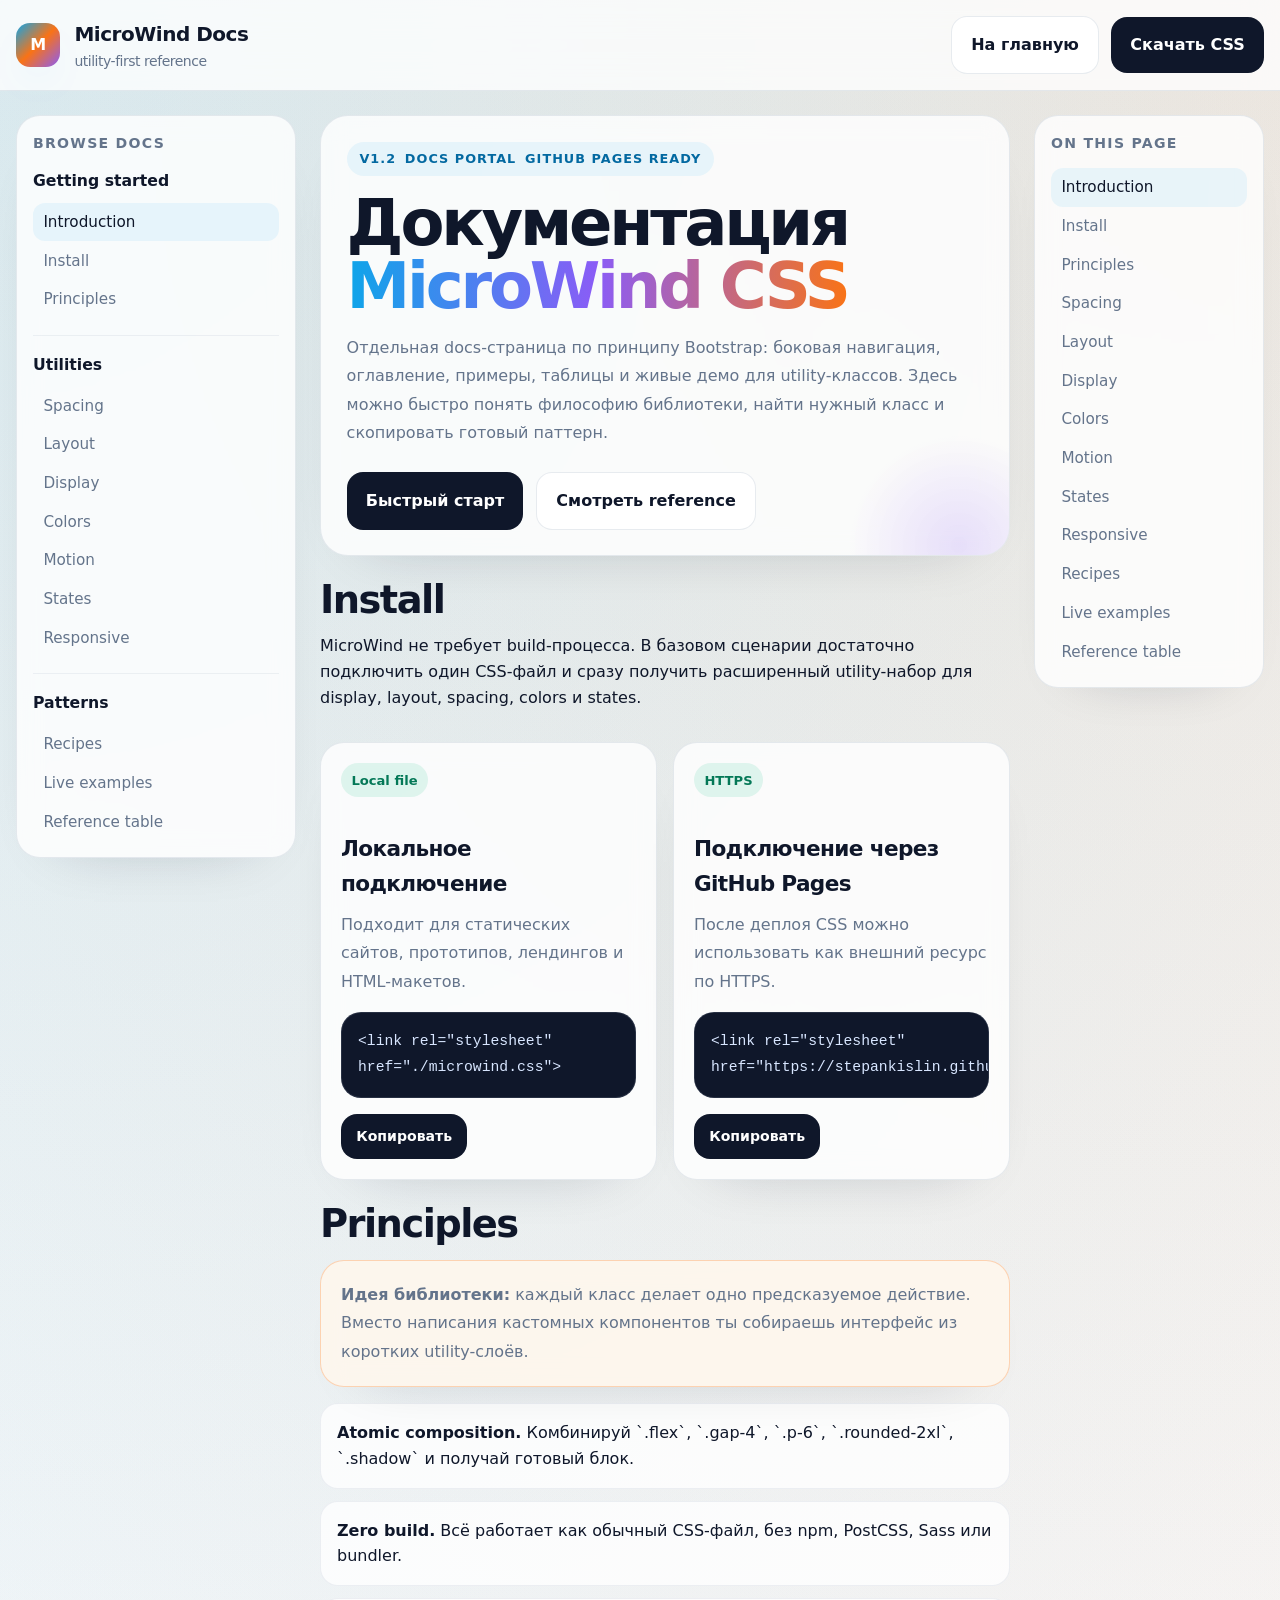
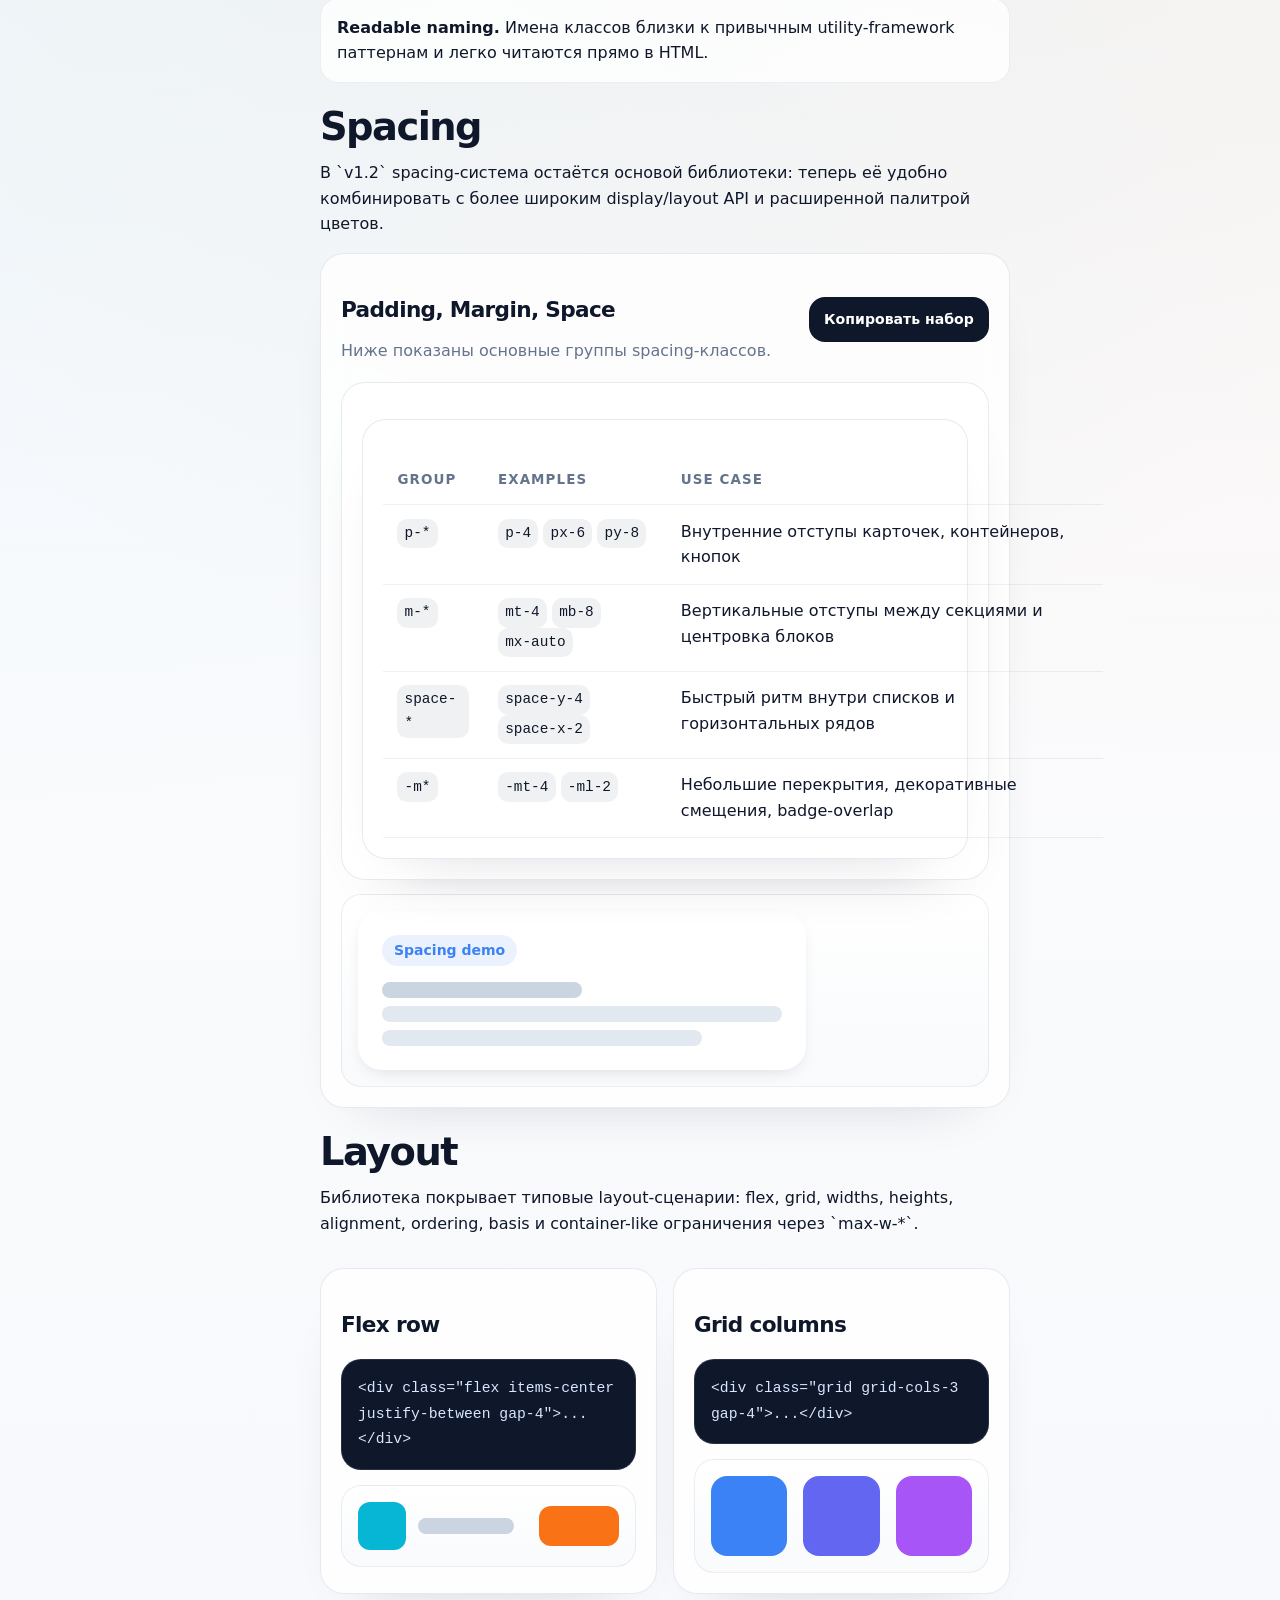
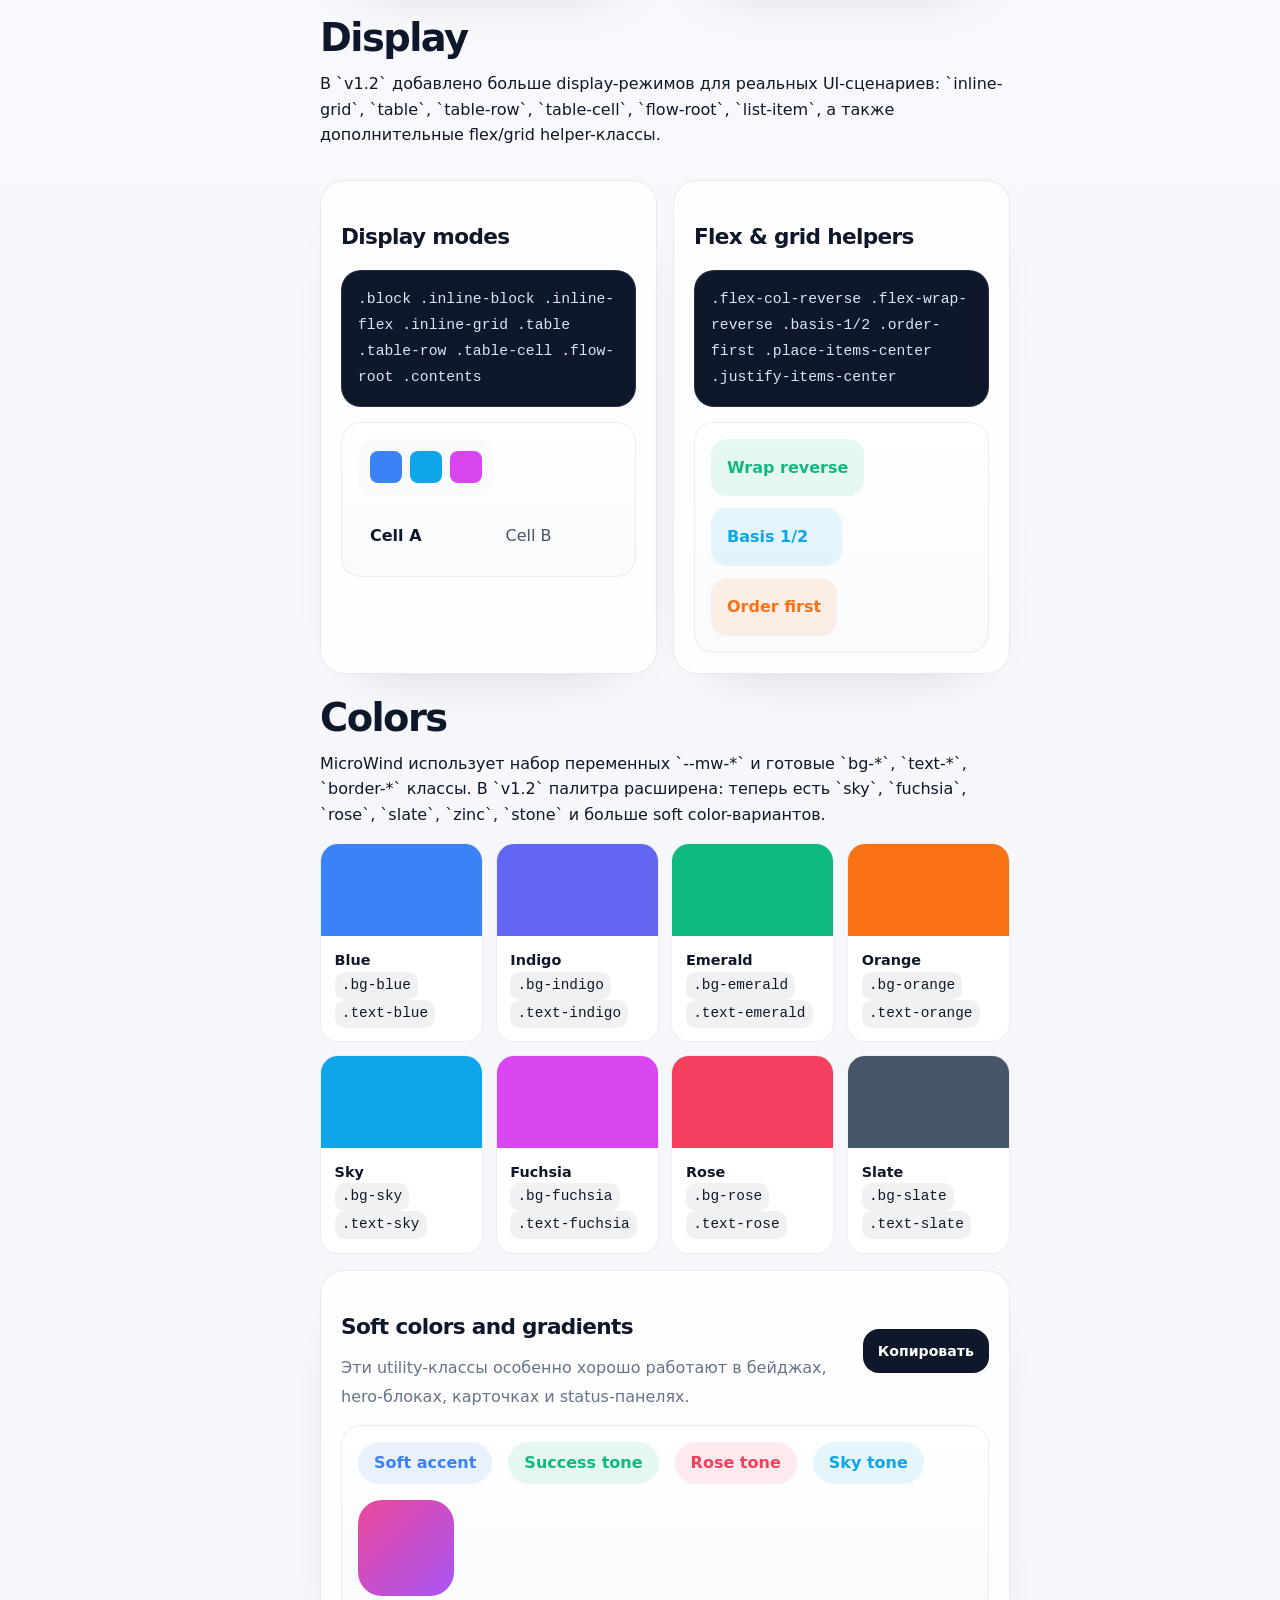
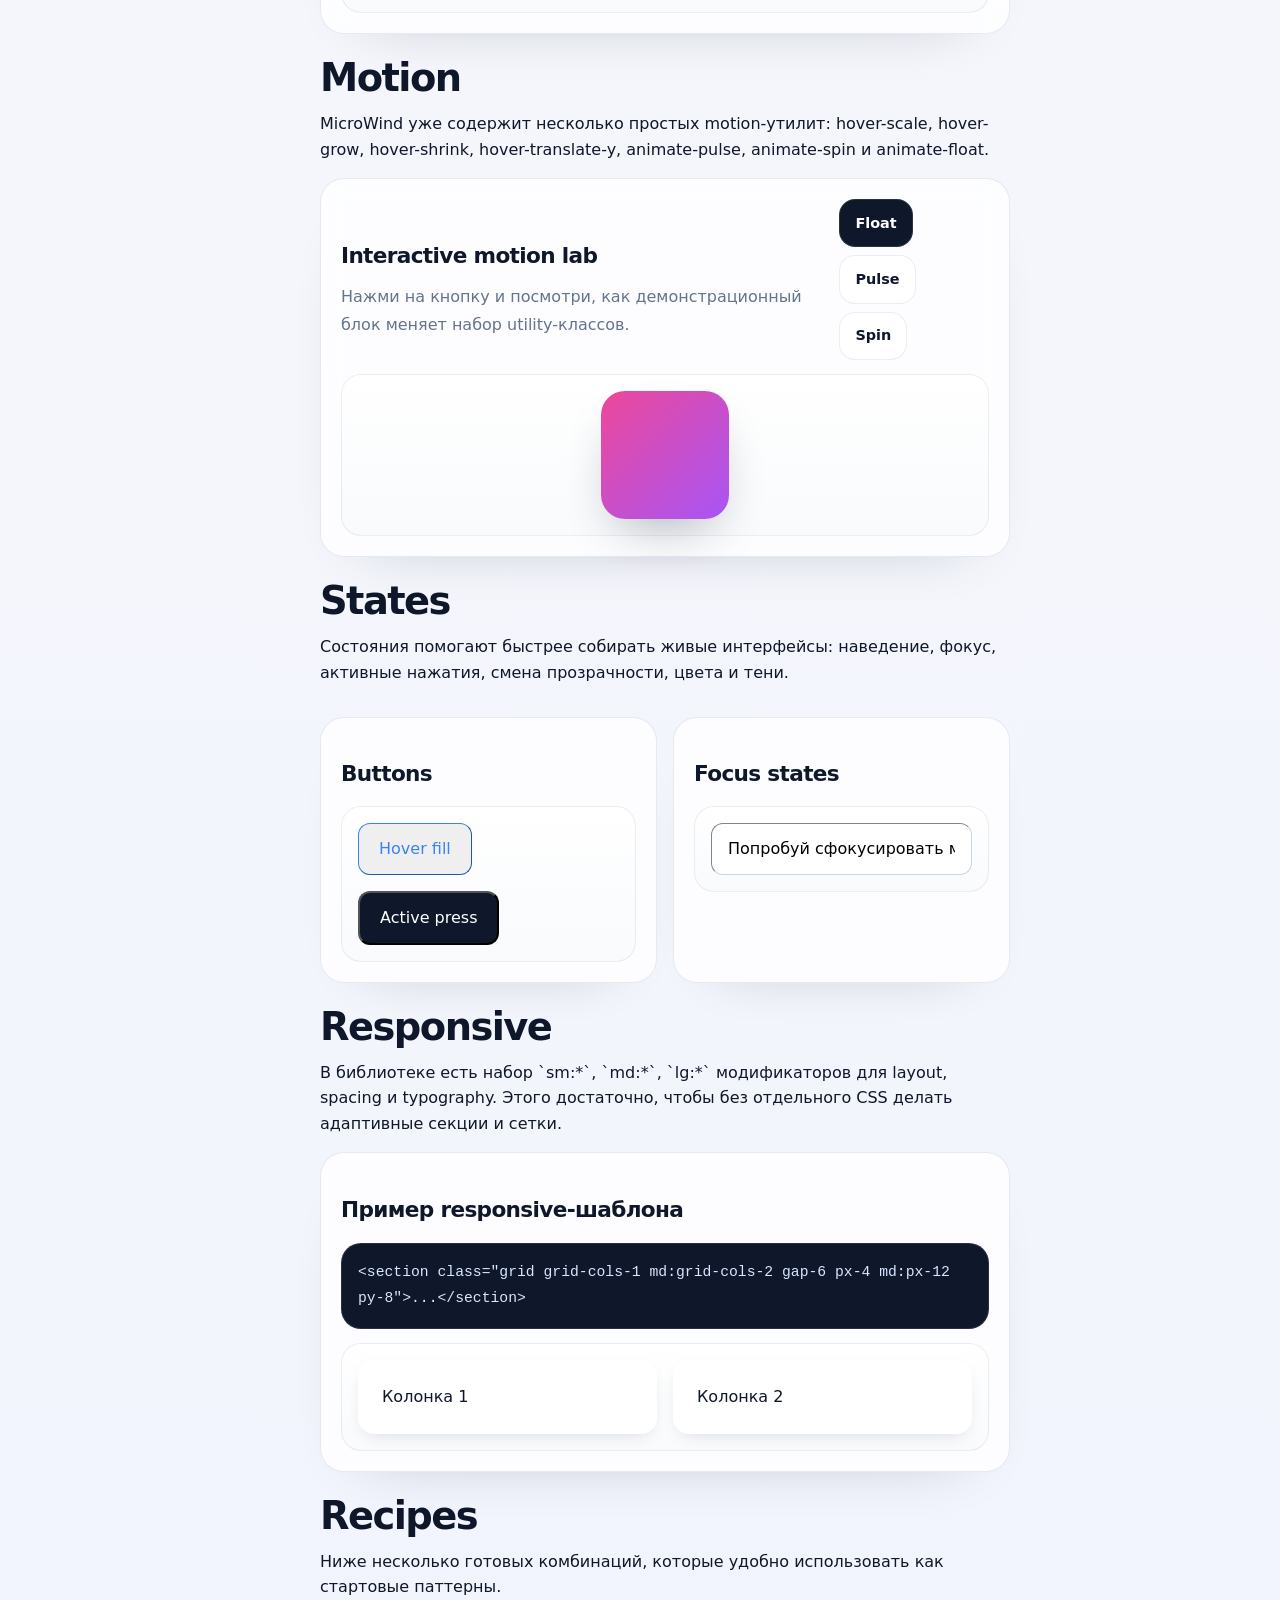
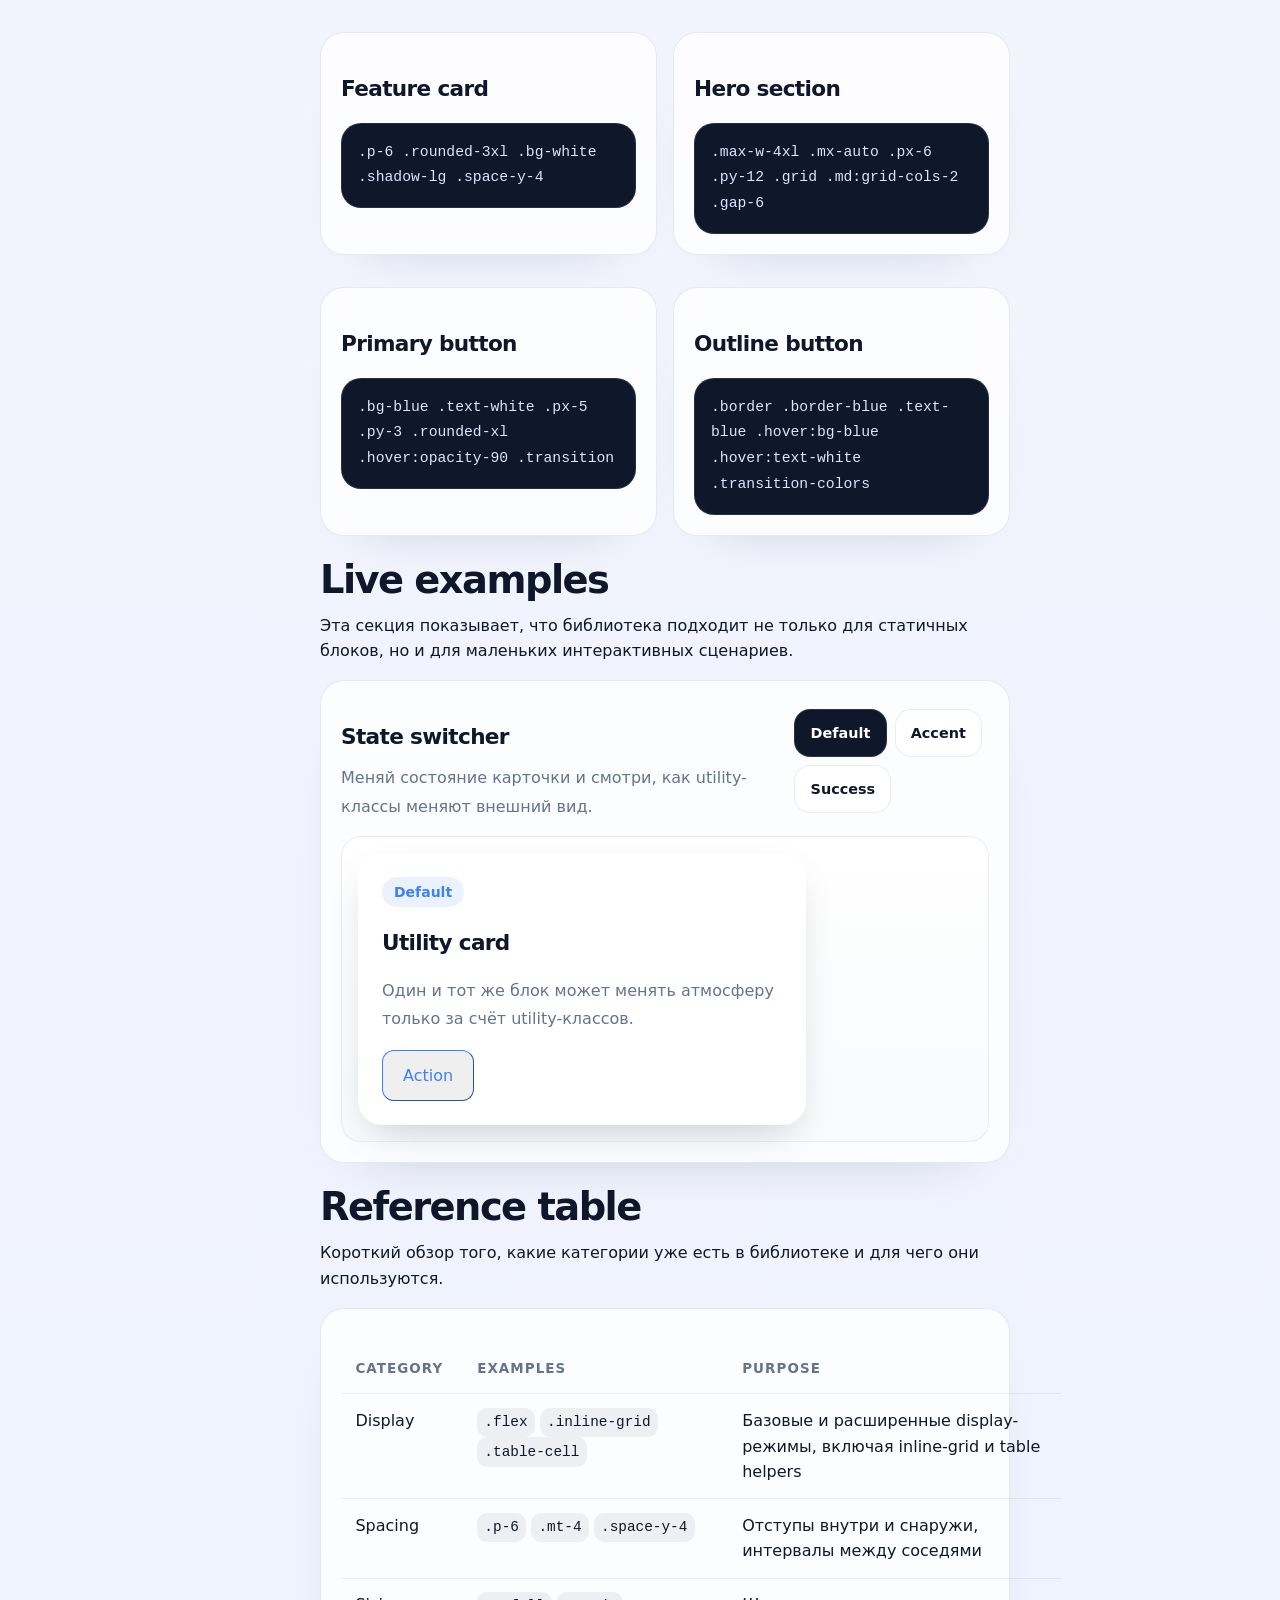
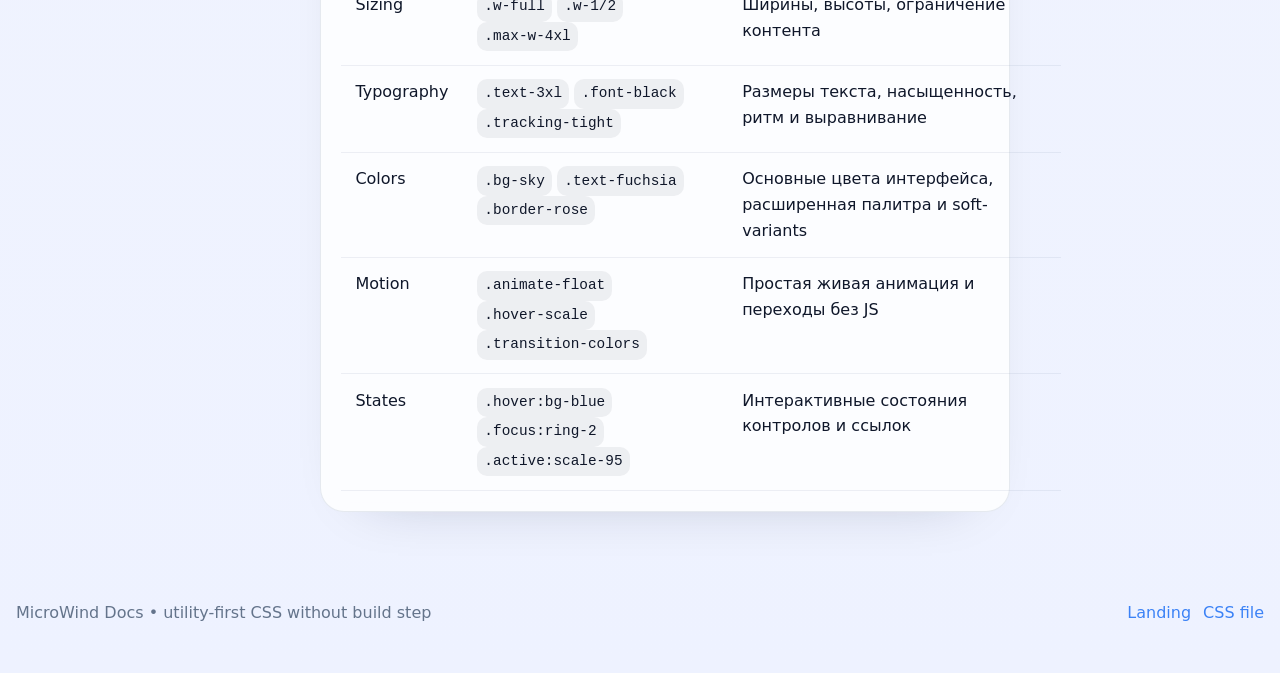
==== commit e1b9e2f5: "V1.2.0 - add new displays and colors" ====
--- a/docs.html
+++ b/docs.html
@@ -4,7 +4,7 @@
   <meta charset="UTF-8">
   <meta name="viewport" content="width=device-width, initial-scale=1.0">
   <title>MicroWind Docs — Utility-first документация</title>
-  <meta name="description" content="Документация MicroWind CSS: установка, spacing, layout, colors, states, motion, responsive utilities и готовые паттерны.">
+  <meta name="description" content="Документация MicroWind CSS: установка, display, spacing, layout, colors, states, motion, responsive utilities и готовые паттерны.">
   <link rel="stylesheet" href="microwind.css">
   <style>
     :root {
@@ -484,6 +484,7 @@
           <strong>Utilities</strong>
           <a href="#spacing">Spacing</a>
           <a href="#layout">Layout</a>
+          <a href="#display">Display</a>
           <a href="#colors">Colors</a>
           <a href="#motion">Motion</a>
           <a href="#states">States</a>
@@ -501,7 +502,7 @@
       <main class="docs-main">
         <section class="docs-hero" id="introduction">
           <div class="docs-kicker">
-            <span>v1.1</span>
+            <span>v1.2</span>
             <span>docs portal</span>
             <span>github pages ready</span>
           </div>
@@ -518,7 +519,7 @@
 
         <section class="docs-section" id="install">
           <h2>Install</h2>
-          <p>MicroWind не требует build-процесса. В базовом сценарии достаточно подключить один CSS-файл.</p>
+          <p>MicroWind не требует build-процесса. В базовом сценарии достаточно подключить один CSS-файл и сразу получить расширенный utility-набор для display, layout, spacing, colors и states.</p>
 
           <div class="docs-grid">
             <article class="docs-card">
@@ -554,7 +555,7 @@
 
         <section class="docs-section" id="spacing">
           <h2>Spacing</h2>
-          <p>В `v1.1` spacing-система стала заметно полнее: теперь удобно контролировать и внутренние, и внешние отступы, а также интервалы между соседними элементами.</p>
+          <p>В `v1.2` spacing-система остаётся основой библиотеки: теперь её удобно комбинировать с более широким display/layout API и расширенной палитрой цветов.</p>
 
           <div class="docs-demo">
             <div class="docs-demo-header">
@@ -616,7 +617,7 @@
 
         <section class="docs-section" id="layout">
           <h2>Layout</h2>
-          <p>Библиотека покрывает типовые layout-сценарии: flex, grid, widths, heights, alignment и container-like ограничения через `max-w-*`.</p>
+          <p>Библиотека покрывает типовые layout-сценарии: flex, grid, widths, heights, alignment, ordering, basis и container-like ограничения через `max-w-*`.</p>
 
           <div class="docs-grid">
             <article class="docs-card">
@@ -647,9 +648,46 @@
           </div>
         </section>
 
+        <section class="docs-section" id="display">
+          <h2>Display</h2>
+          <p>В `v1.2` добавлено больше display-режимов для реальных UI-сценариев: `inline-grid`, `table`, `table-row`, `table-cell`, `flow-root`, `list-item`, а также дополнительные flex/grid helper-классы.</p>
+
+          <div class="docs-grid">
+            <article class="docs-card">
+              <h3>Display modes</h3>
+              <div class="code-block mt-4">.block .inline-block .inline-flex .inline-grid .table .table-row .table-cell .flow-root .contents</div>
+              <div class="docs-demo-stage space-y-4">
+                <div class="inline-grid grid-cols-3 gap-2 p-3 rounded-2xl bg-gray-50">
+                  <div class="w-8 h-8 rounded-lg bg-blue"></div>
+                  <div class="w-8 h-8 rounded-lg bg-sky"></div>
+                  <div class="w-8 h-8 rounded-lg bg-fuchsia"></div>
+                </div>
+                <div class="table w-full border border-gray-200 rounded-xl overflow-hidden">
+                  <div class="table-row">
+                    <div class="table-cell p-3 border-b border-gray-200 font-semibold">Cell A</div>
+                    <div class="table-cell p-3 border-b border-gray-200 text-gray-600">Cell B</div>
+                  </div>
+                </div>
+              </div>
+            </article>
+
+            <article class="docs-card">
+              <h3>Flex & grid helpers</h3>
+              <div class="code-block mt-4">.flex-col-reverse .flex-wrap-reverse .basis-1/2 .order-first .place-items-center .justify-items-center</div>
+              <div class="docs-demo-stage grid place-items-center">
+                <div class="flex flex-wrap-reverse gap-3 max-w-sm">
+                  <div class="basis-1/2 p-4 rounded-2xl bg-sky-10 text-sky font-semibold">Basis 1/2</div>
+                  <div class="order-first p-4 rounded-2xl bg-orange-10 text-orange font-semibold">Order first</div>
+                  <div class="p-4 rounded-2xl bg-emerald-10 text-emerald font-semibold">Wrap reverse</div>
+                </div>
+              </div>
+            </article>
+          </div>
+        </section>
+
         <section class="docs-section" id="colors">
           <h2>Colors</h2>
-          <p>MicroWind использует набор переменных `--mw-*` и готовые `bg-*`, `text-*`, `border-*` классы. Для мягких UI-акцентов доступны специальные варианты вроде `bg-blue-10` и `bg-emerald-10`.</p>
+          <p>MicroWind использует набор переменных `--mw-*` и готовые `bg-*`, `text-*`, `border-*` классы. В `v1.2` палитра расширена: теперь есть `sky`, `fuchsia`, `rose`, `slate`, `zinc`, `stone` и больше soft color-вариантов.</p>
 
           <div class="swatch-grid">
             <article class="swatch">
@@ -668,19 +706,37 @@
               <div class="swatch-color bg-orange"></div>
               <div class="swatch-meta"><strong>Orange</strong><br><span class="token">.bg-orange</span> <span class="token">.text-orange</span></div>
             </article>
+            <article class="swatch">
+              <div class="swatch-color bg-sky"></div>
+              <div class="swatch-meta"><strong>Sky</strong><br><span class="token">.bg-sky</span> <span class="token">.text-sky</span></div>
+            </article>
+            <article class="swatch">
+              <div class="swatch-color bg-fuchsia"></div>
+              <div class="swatch-meta"><strong>Fuchsia</strong><br><span class="token">.bg-fuchsia</span> <span class="token">.text-fuchsia</span></div>
+            </article>
+            <article class="swatch">
+              <div class="swatch-color bg-rose"></div>
+              <div class="swatch-meta"><strong>Rose</strong><br><span class="token">.bg-rose</span> <span class="token">.text-rose</span></div>
+            </article>
+            <article class="swatch">
+              <div class="swatch-color bg-slate"></div>
+              <div class="swatch-meta"><strong>Slate</strong><br><span class="token">.bg-slate</span> <span class="token">.text-slate</span></div>
+            </article>
           </div>
 
           <div class="docs-demo">
             <div class="docs-demo-header">
               <div>
                 <h3>Soft colors and gradients</h3>
-                <p>Эти utility-классы особенно хорошо работают в бейджах, hero-блоках и карточках.</p>
-              </div>
-              <button class="copy-btn" data-code=".bg-blue-10 .text-blue .bg-gradient-to-br .from-pink .to-purple">Копировать</button>
+                <p>Эти utility-классы особенно хорошо работают в бейджах, hero-блоках, карточках и status-панелях.</p>
+              </div>
+              <button class="copy-btn" data-code=".bg-sky-10 .text-sky .bg-gradient-to-br .from-fuchsia .to-orange">Копировать</button>
             </div>
             <div class="docs-demo-stage flex flex-wrap gap-4 items-center">
               <span class="bg-blue-10 text-blue px-4 py-2 rounded-full font-semibold">Soft accent</span>
               <span class="bg-emerald-10 text-emerald px-4 py-2 rounded-full font-semibold">Success tone</span>
+              <span class="bg-rose-10 text-rose px-4 py-2 rounded-full font-semibold">Rose tone</span>
+              <span class="bg-sky-10 text-sky px-4 py-2 rounded-full font-semibold">Sky tone</span>
               <div class="w-24 h-24 rounded-3xl bg-gradient-to-br from-pink to-purple animate-float"></div>
             </div>
           </div>
@@ -813,8 +869,8 @@
               <tbody>
                 <tr>
                   <td>Display</td>
-                  <td><span class="token">.flex</span> <span class="token">.grid</span> <span class="token">.hidden</span></td>
-                  <td>Базовые display-режимы и layout-контейнеры</td>
+                  <td><span class="token">.flex</span> <span class="token">.inline-grid</span> <span class="token">.table-cell</span></td>
+                  <td>Базовые и расширенные display-режимы, включая inline-grid и table helpers</td>
                 </tr>
                 <tr>
                   <td>Spacing</td>
@@ -833,8 +889,8 @@
                 </tr>
                 <tr>
                   <td>Colors</td>
-                  <td><span class="token">.bg-blue</span> <span class="token">.text-gray-600</span> <span class="token">.border-emerald</span></td>
-                  <td>Основные цвета интерфейса и soft-variants</td>
+                  <td><span class="token">.bg-sky</span> <span class="token">.text-fuchsia</span> <span class="token">.border-rose</span></td>
+                  <td>Основные цвета интерфейса, расширенная палитра и soft-variants</td>
                 </tr>
                 <tr>
                   <td>Motion</td>
@@ -859,6 +915,7 @@
         <a href="#principles">Principles</a>
         <a href="#spacing">Spacing</a>
         <a href="#layout">Layout</a>
+        <a href="#display">Display</a>
         <a href="#colors">Colors</a>
         <a href="#motion">Motion</a>
         <a href="#states">States</a>
@@ -889,7 +946,7 @@
     const stateBadge = document.getElementById("state-badge");
     const stateButton = document.getElementById("state-button");
     const sidebarLinks = document.querySelectorAll(".docs-sidebar a, .docs-toc a");
-    const sectionIds = ["introduction", "install", "principles", "spacing", "layout", "colors", "motion", "states", "responsive", "recipes", "playground-docs", "reference"];
+    const sectionIds = ["introduction", "install", "principles", "spacing", "layout", "display", "colors", "motion", "states", "responsive", "recipes", "playground-docs", "reference"];
 
     function resolveCssUrl() {
       const { protocol, host, pathname } = window.location;
--- a/microwind.css
+++ b/microwind.css
@@ -1,4 +1,4 @@
-/* === MICRO WIND CSS v1.1 === */
+/* === MICRO WIND CSS v1.2 === */
 :root {
     --mw-s-0: 0px;
     --mw-s-1: 0.25rem;
@@ -16,6 +16,9 @@
     --mw-s-32: 8rem;
     --mw-white: #ffffff;
     --mw-black: #0f172a;
+    --mw-slate: #475569;
+    --mw-zinc: #52525b;
+    --mw-stone: #57534e;
     --mw-gray-50: #f8fafc;
     --mw-gray-100: #f1f5f9;
     --mw-gray-200: #e2e8f0;
@@ -27,10 +30,13 @@
     --mw-gray-800: #1e293b;
     --mw-gray-900: #0f172a;
     --mw-blue: #3b82f6;
+    --mw-sky: #0ea5e9;
     --mw-indigo: #6366f1;
     --mw-violet: #8b5cf6;
     --mw-purple: #a855f7;
+    --mw-fuchsia: #d946ef;
     --mw-pink: #ec4899;
+    --mw-rose: #f43f5e;
     --mw-red: #ef4444;
     --mw-orange: #f97316;
     --mw-amber: #f59e0b;
@@ -62,33 +68,41 @@
 ul, ol { list-style: none; }
 a { color: inherit; text-decoration: none; }
 
-/* Layout */
-.block { display: block; } .inline-block { display: inline-block; } .inline { display: inline; }
-.flex { display: flex; } .inline-flex { display: inline-flex; } .grid { display: grid; } .hidden { display: none; } .contents { display: contents; }
-.flex-row { flex-direction: row; } .flex-col { flex-direction: column; } .flex-row-reverse { flex-direction: row-reverse; }
-.flex-wrap { flex-wrap: wrap; } .flex-nowrap { flex-wrap: nowrap; }
-.flex-1 { flex: 1 1 0%; } .flex-auto { flex: 1 1 auto; } .flex-none { flex: none; }
+/* Display & Layout */
+.block { display: block; } .inline-block { display: inline-block; } .inline { display: inline; } .list-item { display: list-item; }
+.flex { display: flex; } .inline-flex { display: inline-flex; } .grid { display: grid; } .inline-grid { display: inline-grid; }
+.hidden { display: none; } .contents { display: contents; } .flow-root { display: flow-root; }
+.table { display: table; } .inline-table { display: inline-table; } .table-row { display: table-row; } .table-cell { display: table-cell; }
+.flex-row { flex-direction: row; } .flex-col { flex-direction: column; } .flex-row-reverse { flex-direction: row-reverse; } .flex-col-reverse { flex-direction: column-reverse; }
+.flex-wrap { flex-wrap: wrap; } .flex-nowrap { flex-wrap: nowrap; } .flex-wrap-reverse { flex-wrap: wrap-reverse; }
+.flex-1 { flex: 1 1 0%; } .flex-auto { flex: 1 1 auto; } .flex-initial { flex: 0 1 auto; } .flex-none { flex: none; }
+.basis-auto { flex-basis: auto; } .basis-full { flex-basis: 100%; } .basis-1\/2 { flex-basis: 50%; } .basis-1\/3 { flex-basis: 33.333333%; } .basis-2\/3 { flex-basis: 66.666667%; }
 .grow { flex-grow: 1; } .grow-0 { flex-grow: 0; } .shrink { flex-shrink: 1; } .shrink-0 { flex-shrink: 0; }
+.order-1 { order: 1; } .order-2 { order: 2; } .order-3 { order: 3; } .order-first { order: -9999; } .order-last { order: 9999; } .order-none { order: 0; }
 .justify-start { justify-content: flex-start; } .justify-center { justify-content: center; } .justify-end { justify-content: flex-end; }
 .justify-between { justify-content: space-between; } .justify-around { justify-content: space-around; } .justify-evenly { justify-content: space-evenly; }
+.justify-items-start { justify-items: start; } .justify-items-center { justify-items: center; } .justify-items-end { justify-items: end; } .justify-items-stretch { justify-items: stretch; }
+.justify-self-start { justify-self: start; } .justify-self-center { justify-self: center; } .justify-self-end { justify-self: end; } .justify-self-stretch { justify-self: stretch; }
 .items-start { align-items: flex-start; } .items-center { align-items: center; } .items-end { align-items: flex-end; } .items-stretch { align-items: stretch; } .items-baseline { align-items: baseline; }
-.self-start { align-self: flex-start; } .self-center { align-self: center; } .self-end { align-self: flex-end; } .self-stretch { align-self: stretch; }
-.grid-cols-1 { grid-template-columns: repeat(1, minmax(0, 1fr)); } .grid-cols-2 { grid-template-columns: repeat(2, minmax(0, 1fr)); }
-.grid-cols-3 { grid-template-columns: repeat(3, minmax(0, 1fr)); } .grid-cols-4 { grid-template-columns: repeat(4, minmax(0, 1fr)); }
-.grid-cols-5 { grid-template-columns: repeat(5, minmax(0, 1fr)); } .grid-cols-6 { grid-template-columns: repeat(6, minmax(0, 1fr)); } .grid-cols-12 { grid-template-columns: repeat(12, minmax(0, 1fr)); }
-.col-span-1 { grid-column: span 1 / span 1; } .col-span-2 { grid-column: span 2 / span 2; } .col-span-3 { grid-column: span 3 / span 3; } .col-span-full { grid-column: 1 / -1; }
+.content-start { align-content: flex-start; } .content-center { align-content: center; } .content-end { align-content: flex-end; } .content-between { align-content: space-between; } .content-around { align-content: space-around; }
+.self-start { align-self: flex-start; } .self-center { align-self: center; } .self-end { align-self: flex-end; } .self-stretch { align-self: stretch; } .self-auto { align-self: auto; }
+.place-items-center { place-items: center; } .place-items-start { place-items: start; } .place-items-end { place-items: end; } .place-content-center { place-content: center; }
+.grid-cols-1 { grid-template-columns: repeat(1, minmax(0, 1fr)); } .grid-cols-2 { grid-template-columns: repeat(2, minmax(0, 1fr)); } .grid-cols-3 { grid-template-columns: repeat(3, minmax(0, 1fr)); } .grid-cols-4 { grid-template-columns: repeat(4, minmax(0, 1fr)); } .grid-cols-5 { grid-template-columns: repeat(5, minmax(0, 1fr)); } .grid-cols-6 { grid-template-columns: repeat(6, minmax(0, 1fr)); } .grid-cols-12 { grid-template-columns: repeat(12, minmax(0, 1fr)); }
+.auto-cols-fr { grid-auto-columns: minmax(0, 1fr); } .auto-rows-fr { grid-auto-rows: minmax(0, 1fr); }
+.col-span-1 { grid-column: span 1 / span 1; } .col-span-2 { grid-column: span 2 / span 2; } .col-span-3 { grid-column: span 3 / span 3; } .col-span-4 { grid-column: span 4 / span 4; } .col-span-6 { grid-column: span 6 / span 6; } .col-span-full { grid-column: 1 / -1; }
+.row-span-1 { grid-row: span 1 / span 1; } .row-span-2 { grid-row: span 2 / span 2; } .row-span-3 { grid-row: span 3 / span 3; }
 .gap-0 { gap: var(--mw-s-0); } .gap-1 { gap: var(--mw-s-1); } .gap-2 { gap: var(--mw-s-2); } .gap-3 { gap: var(--mw-s-3); } .gap-4 { gap: var(--mw-s-4); } .gap-5 { gap: var(--mw-s-5); } .gap-6 { gap: var(--mw-s-6); } .gap-8 { gap: var(--mw-s-8); } .gap-10 { gap: var(--mw-s-10); } .gap-12 { gap: var(--mw-s-12); } .gap-16 { gap: var(--mw-s-16); }
-.row-gap-2 { row-gap: var(--mw-s-2); } .row-gap-4 { row-gap: var(--mw-s-4); } .row-gap-6 { row-gap: var(--mw-s-6); }
-.col-gap-2 { column-gap: var(--mw-s-2); } .col-gap-4 { column-gap: var(--mw-s-4); } .col-gap-6 { column-gap: var(--mw-s-6); }
-.space-x-2 > * + * { margin-left: var(--mw-s-2); } .space-x-4 > * + * { margin-left: var(--mw-s-4); } .space-x-6 > * + * { margin-left: var(--mw-s-6); }
-.space-y-2 > * + * { margin-top: var(--mw-s-2); } .space-y-4 > * + * { margin-top: var(--mw-s-4); } .space-y-6 > * + * { margin-top: var(--mw-s-6); }
+.row-gap-2 { row-gap: var(--mw-s-2); } .row-gap-4 { row-gap: var(--mw-s-4); } .row-gap-6 { row-gap: var(--mw-s-6); } .row-gap-8 { row-gap: var(--mw-s-8); }
+.col-gap-2 { column-gap: var(--mw-s-2); } .col-gap-4 { column-gap: var(--mw-s-4); } .col-gap-6 { column-gap: var(--mw-s-6); } .col-gap-8 { column-gap: var(--mw-s-8); }
+.space-x-1 > * + * { margin-left: var(--mw-s-1); } .space-x-2 > * + * { margin-left: var(--mw-s-2); } .space-x-4 > * + * { margin-left: var(--mw-s-4); } .space-x-6 > * + * { margin-left: var(--mw-s-6); } .space-x-8 > * + * { margin-left: var(--mw-s-8); }
+.space-y-1 > * + * { margin-top: var(--mw-s-1); } .space-y-2 > * + * { margin-top: var(--mw-s-2); } .space-y-4 > * + * { margin-top: var(--mw-s-4); } .space-y-6 > * + * { margin-top: var(--mw-s-6); } .space-y-8 > * + * { margin-top: var(--mw-s-8); }
 
 /* Position */
 .static { position: static; } .relative { position: relative; } .absolute { position: absolute; } .fixed { position: fixed; } .sticky { position: sticky; }
-.top-0 { top: 0; } .top-1 { top: var(--mw-s-1); } .top-2 { top: var(--mw-s-2); } .top-4 { top: var(--mw-s-4); }
-.right-0 { right: 0; } .right-1 { right: var(--mw-s-1); } .right-2 { right: var(--mw-s-2); } .right-4 { right: var(--mw-s-4); }
-.bottom-0 { bottom: 0; } .bottom-1 { bottom: var(--mw-s-1); } .bottom-2 { bottom: var(--mw-s-2); } .bottom-4 { bottom: var(--mw-s-4); }
-.left-0 { left: 0; } .left-1 { left: var(--mw-s-1); } .left-2 { left: var(--mw-s-2); } .left-4 { left: var(--mw-s-4); }
+.top-0 { top: 0; } .top-1 { top: var(--mw-s-1); } .top-2 { top: var(--mw-s-2); } .top-4 { top: var(--mw-s-4); } .top-8 { top: var(--mw-s-8); }
+.right-0 { right: 0; } .right-1 { right: var(--mw-s-1); } .right-2 { right: var(--mw-s-2); } .right-4 { right: var(--mw-s-4); } .right-8 { right: var(--mw-s-8); }
+.bottom-0 { bottom: 0; } .bottom-1 { bottom: var(--mw-s-1); } .bottom-2 { bottom: var(--mw-s-2); } .bottom-4 { bottom: var(--mw-s-4); } .bottom-8 { bottom: var(--mw-s-8); }
+.left-0 { left: 0; } .left-1 { left: var(--mw-s-1); } .left-2 { left: var(--mw-s-2); } .left-4 { left: var(--mw-s-4); } .left-8 { left: var(--mw-s-8); }
 .inset-0 { inset: 0; } .inset-x-0 { left: 0; right: 0; } .inset-y-0 { top: 0; bottom: 0; }
 .-top-1 { top: calc(var(--mw-s-1) * -1); } .-top-2 { top: calc(var(--mw-s-2) * -1); } .-top-4 { top: calc(var(--mw-s-4) * -1); }
 .z-0 { z-index: 0; } .z-10 { z-index: 10; } .z-20 { z-index: 20; } .z-30 { z-index: 30; } .z-40 { z-index: 40; } .z-50 { z-index: 50; } .z-auto { z-index: auto; }
@@ -114,12 +128,12 @@
 
 /* Sizing */
 .w-0 { width: var(--mw-s-0); } .w-1 { width: var(--mw-s-1); } .w-2 { width: var(--mw-s-2); } .w-3 { width: var(--mw-s-3); } .w-4 { width: var(--mw-s-4); } .w-5 { width: var(--mw-s-5); } .w-6 { width: var(--mw-s-6); } .w-8 { width: var(--mw-s-8); } .w-10 { width: var(--mw-s-10); } .w-12 { width: var(--mw-s-12); } .w-16 { width: var(--mw-s-16); } .w-20 { width: var(--mw-s-20); } .w-24 { width: var(--mw-s-24); } .w-28 { width: 7rem; } .w-32 { width: 8rem; } .w-40 { width: 10rem; } .w-48 { width: 12rem; } .w-64 { width: 16rem; }
-.w-1\/2 { width: 50%; } .w-1\/3 { width: 33.333333%; } .w-2\/3 { width: 66.666667%; } .w-1\/4 { width: 25%; } .w-3\/4 { width: 75%; } .w-4\/5 { width: 80%; } .w-5\/6 { width: 83.333333%; } .w-11\/12 { width: 91.666667%; } .w-full { width: 100%; } .w-screen { width: 100vw; } .w-auto { width: auto; }
-.min-w-0 { min-width: 0; } .min-w-full { min-width: 100%; }
+.w-1\/2 { width: 50%; } .w-1\/3 { width: 33.333333%; } .w-2\/3 { width: 66.666667%; } .w-1\/4 { width: 25%; } .w-3\/4 { width: 75%; } .w-4\/5 { width: 80%; } .w-5\/6 { width: 83.333333%; } .w-11\/12 { width: 91.666667%; } .w-full { width: 100%; } .w-screen { width: 100vw; } .w-fit { width: fit-content; } .w-auto { width: auto; }
+.min-w-0 { min-width: 0; } .min-w-full { min-width: 100%; } .min-w-fit { min-width: fit-content; }
 .max-w-xs { max-width: 20rem; } .max-w-sm { max-width: 24rem; } .max-w-md { max-width: 28rem; } .max-w-lg { max-width: 32rem; } .max-w-xl { max-width: 36rem; } .max-w-2xl { max-width: 42rem; } .max-w-3xl { max-width: 48rem; } .max-w-4xl { max-width: 56rem; } .max-w-5xl { max-width: 64rem; } .max-w-6xl { max-width: 72rem; } .max-w-7xl { max-width: 80rem; } .max-w-full { max-width: 100%; }
-.h-0 { height: var(--mw-s-0); } .h-1 { height: var(--mw-s-1); } .h-2 { height: var(--mw-s-2); } .h-3 { height: var(--mw-s-3); } .h-4 { height: var(--mw-s-4); } .h-5 { height: var(--mw-s-5); } .h-6 { height: var(--mw-s-6); } .h-8 { height: var(--mw-s-8); } .h-10 { height: var(--mw-s-10); } .h-12 { height: var(--mw-s-12); } .h-16 { height: var(--mw-s-16); } .h-20 { height: var(--mw-s-20); } .h-24 { height: var(--mw-s-24); } .h-28 { height: 7rem; } .h-32 { height: 8rem; } .h-40 { height: 10rem; } .h-48 { height: 12rem; }
-.h-full { height: 100%; } .h-screen { height: 100vh; } .h-auto { height: auto; }
-.min-h-0 { min-height: 0; } .min-h-full { min-height: 100%; } .min-h-screen { min-height: 100vh; }
+.h-0 { height: var(--mw-s-0); } .h-1 { height: var(--mw-s-1); } .h-2 { height: var(--mw-s-2); } .h-3 { height: var(--mw-s-3); } .h-4 { height: var(--mw-s-4); } .h-5 { height: var(--mw-s-5); } .h-6 { height: var(--mw-s-6); } .h-8 { height: var(--mw-s-8); } .h-10 { height: var(--mw-s-10); } .h-12 { height: var(--mw-s-12); } .h-16 { height: var(--mw-s-16); } .h-20 { height: var(--mw-s-20); } .h-24 { height: var(--mw-s-24); } .h-28 { height: 7rem; } .h-32 { height: 8rem; } .h-40 { height: 10rem; } .h-48 { height: 12rem; } .h-64 { height: 16rem; }
+.h-full { height: 100%; } .h-screen { height: 100vh; } .h-fit { height: fit-content; } .h-auto { height: auto; }
+.min-h-0 { min-height: 0; } .min-h-full { min-height: 100%; } .min-h-screen { min-height: 100vh; } .min-h-fit { min-height: fit-content; }
 .max-h-full { max-height: 100%; } .max-h-screen { max-height: 100vh; }
 
 /* Typography */
@@ -131,57 +145,63 @@
 .underline { text-decoration: underline; } .line-through { text-decoration: line-through; } .no-underline { text-decoration: none; }
 .tracking-tighter { letter-spacing: -0.05em; } .tracking-tight { letter-spacing: -0.025em; } .tracking-normal { letter-spacing: 0; } .tracking-wide { letter-spacing: 0.025em; } .tracking-wider { letter-spacing: 0.05em; } .tracking-widest { letter-spacing: 0.1em; }
 .leading-none { line-height: 1; } .leading-tight { line-height: 1.25; } .leading-snug { line-height: 1.375; } .leading-normal { line-height: 1.5; } .leading-relaxed { line-height: 1.625; } .leading-loose { line-height: 2; }
-.truncate { overflow: hidden; text-overflow: ellipsis; white-space: nowrap; } .whitespace-nowrap { white-space: nowrap; } .whitespace-pre { white-space: pre; }
+.truncate { overflow: hidden; text-overflow: ellipsis; white-space: nowrap; } .whitespace-nowrap { white-space: nowrap; } .whitespace-pre { white-space: pre; } .break-words { overflow-wrap: break-word; }
 .font-mono { font-family: var(--mw-font-mono); } .font-sans { font-family: var(--mw-font-sans); }
 
 /* Colors */
 .bg-transparent { background-color: transparent; } .bg-current { background-color: currentColor; }
-.bg-white { background-color: var(--mw-white); } .bg-black { background-color: var(--mw-black); }
+.bg-white { background-color: var(--mw-white); } .bg-black { background-color: var(--mw-black); } .bg-slate { background-color: var(--mw-slate); } .bg-zinc { background-color: var(--mw-zinc); } .bg-stone { background-color: var(--mw-stone); }
 .bg-gray-50 { background-color: var(--mw-gray-50); } .bg-gray-100 { background-color: var(--mw-gray-100); } .bg-gray-200 { background-color: var(--mw-gray-200); } .bg-gray-300 { background-color: var(--mw-gray-300); } .bg-gray-400 { background-color: var(--mw-gray-400); } .bg-gray-500 { background-color: var(--mw-gray-500); } .bg-gray-600 { background-color: var(--mw-gray-600); } .bg-gray-700 { background-color: var(--mw-gray-700); } .bg-gray-800 { background-color: var(--mw-gray-800); } .bg-gray-900 { background-color: var(--mw-gray-900); }
-.bg-blue { background-color: var(--mw-blue); } .bg-indigo { background-color: var(--mw-indigo); } .bg-violet { background-color: var(--mw-violet); } .bg-purple { background-color: var(--mw-purple); } .bg-pink { background-color: var(--mw-pink); } .bg-red { background-color: var(--mw-red); } .bg-orange { background-color: var(--mw-orange); } .bg-amber { background-color: var(--mw-amber); } .bg-yellow { background-color: var(--mw-yellow); } .bg-lime { background-color: var(--mw-lime); } .bg-green { background-color: var(--mw-green); } .bg-emerald { background-color: var(--mw-emerald); } .bg-teal { background-color: var(--mw-teal); } .bg-cyan { background-color: var(--mw-cyan); }
-.bg-blue-10 { background-color: rgb(59 130 246 / 0.1); } .bg-indigo-10 { background-color: rgb(99 102 241 / 0.1); } .bg-emerald-10 { background-color: rgb(16 185 129 / 0.1); } .bg-green-10 { background-color: rgb(34 197 94 / 0.1); } .bg-red-10 { background-color: rgb(239 68 68 / 0.1); } .bg-gray-900-90 { background-color: rgb(15 23 42 / 0.9); }
+.bg-blue { background-color: var(--mw-blue); } .bg-sky { background-color: var(--mw-sky); } .bg-indigo { background-color: var(--mw-indigo); } .bg-violet { background-color: var(--mw-violet); } .bg-purple { background-color: var(--mw-purple); } .bg-fuchsia { background-color: var(--mw-fuchsia); } .bg-pink { background-color: var(--mw-pink); } .bg-rose { background-color: var(--mw-rose); } .bg-red { background-color: var(--mw-red); } .bg-orange { background-color: var(--mw-orange); } .bg-amber { background-color: var(--mw-amber); } .bg-yellow { background-color: var(--mw-yellow); } .bg-lime { background-color: var(--mw-lime); } .bg-green { background-color: var(--mw-green); } .bg-emerald { background-color: var(--mw-emerald); } .bg-teal { background-color: var(--mw-teal); } .bg-cyan { background-color: var(--mw-cyan); }
+.bg-blue-10 { background-color: rgb(59 130 246 / 0.1); } .bg-sky-10 { background-color: rgb(14 165 233 / 0.1); } .bg-indigo-10 { background-color: rgb(99 102 241 / 0.1); } .bg-purple-10 { background-color: rgb(168 85 247 / 0.1); } .bg-fuchsia-10 { background-color: rgb(217 70 239 / 0.1); } .bg-pink-10 { background-color: rgb(236 72 153 / 0.1); } .bg-rose-10 { background-color: rgb(244 63 94 / 0.1); } .bg-emerald-10 { background-color: rgb(16 185 129 / 0.1); } .bg-green-10 { background-color: rgb(34 197 94 / 0.1); } .bg-orange-10 { background-color: rgb(249 115 22 / 0.1); } .bg-amber-10 { background-color: rgb(245 158 11 / 0.1); } .bg-red-10 { background-color: rgb(239 68 68 / 0.1); } .bg-gray-900-90 { background-color: rgb(15 23 42 / 0.9); }
 .text-transparent { color: transparent; } .text-current { color: currentColor; }
-.text-white { color: var(--mw-white); } .text-black { color: var(--mw-black); } .text-gray-50 { color: var(--mw-gray-50); } .text-gray-100 { color: var(--mw-gray-100); } .text-gray-200 { color: var(--mw-gray-200); } .text-gray-300 { color: var(--mw-gray-300); } .text-gray-400 { color: var(--mw-gray-400); } .text-gray-500 { color: var(--mw-gray-500); } .text-gray-600 { color: var(--mw-gray-600); } .text-gray-700 { color: var(--mw-gray-700); } .text-gray-800 { color: var(--mw-gray-800); } .text-gray-900 { color: var(--mw-gray-900); }
-.text-blue { color: var(--mw-blue); } .text-indigo { color: var(--mw-indigo); } .text-violet { color: var(--mw-violet); } .text-purple { color: var(--mw-purple); } .text-pink { color: var(--mw-pink); } .text-red { color: var(--mw-red); } .text-orange { color: var(--mw-orange); } .text-amber { color: var(--mw-amber); } .text-yellow { color: var(--mw-yellow); } .text-lime { color: var(--mw-lime); } .text-green { color: var(--mw-green); } .text-emerald { color: var(--mw-emerald); } .text-teal { color: var(--mw-teal); } .text-cyan { color: var(--mw-cyan); }
+.text-white { color: var(--mw-white); } .text-black { color: var(--mw-black); } .text-slate { color: var(--mw-slate); } .text-zinc { color: var(--mw-zinc); } .text-stone { color: var(--mw-stone); }
+.text-gray-50 { color: var(--mw-gray-50); } .text-gray-100 { color: var(--mw-gray-100); } .text-gray-200 { color: var(--mw-gray-200); } .text-gray-300 { color: var(--mw-gray-300); } .text-gray-400 { color: var(--mw-gray-400); } .text-gray-500 { color: var(--mw-gray-500); } .text-gray-600 { color: var(--mw-gray-600); } .text-gray-700 { color: var(--mw-gray-700); } .text-gray-800 { color: var(--mw-gray-800); } .text-gray-900 { color: var(--mw-gray-900); }
+.text-blue { color: var(--mw-blue); } .text-sky { color: var(--mw-sky); } .text-indigo { color: var(--mw-indigo); } .text-violet { color: var(--mw-violet); } .text-purple { color: var(--mw-purple); } .text-fuchsia { color: var(--mw-fuchsia); } .text-pink { color: var(--mw-pink); } .text-rose { color: var(--mw-rose); } .text-red { color: var(--mw-red); } .text-orange { color: var(--mw-orange); } .text-amber { color: var(--mw-amber); } .text-yellow { color: var(--mw-yellow); } .text-lime { color: var(--mw-lime); } .text-green { color: var(--mw-green); } .text-emerald { color: var(--mw-emerald); } .text-teal { color: var(--mw-teal); } .text-cyan { color: var(--mw-cyan); }
 .border-transparent { border-color: transparent; } .border-current { border-color: currentColor; }
-.border-white { border-color: var(--mw-white); } .border-black { border-color: var(--mw-black); } .border-gray-200 { border-color: var(--mw-gray-200); } .border-gray-300 { border-color: var(--mw-gray-300); } .border-gray-400 { border-color: var(--mw-gray-400); } .border-gray-500 { border-color: var(--mw-gray-500); } .border-gray-600 { border-color: var(--mw-gray-600); } .border-gray-700 { border-color: var(--mw-gray-700); } .border-gray-800 { border-color: var(--mw-gray-800); } .border-gray-900 { border-color: var(--mw-gray-900); }
-.border-blue { border-color: var(--mw-blue); } .border-indigo { border-color: var(--mw-indigo); } .border-violet { border-color: var(--mw-violet); } .border-purple { border-color: var(--mw-purple); } .border-pink { border-color: var(--mw-pink); } .border-red { border-color: var(--mw-red); } .border-orange { border-color: var(--mw-orange); } .border-amber { border-color: var(--mw-amber); } .border-yellow { border-color: var(--mw-yellow); } .border-lime { border-color: var(--mw-lime); } .border-green { border-color: var(--mw-green); } .border-emerald { border-color: var(--mw-emerald); } .border-teal { border-color: var(--mw-teal); } .border-cyan { border-color: var(--mw-cyan); }
+.border-white { border-color: var(--mw-white); } .border-black { border-color: var(--mw-black); } .border-slate { border-color: var(--mw-slate); } .border-zinc { border-color: var(--mw-zinc); } .border-stone { border-color: var(--mw-stone); }
+.border-gray-200 { border-color: var(--mw-gray-200); } .border-gray-300 { border-color: var(--mw-gray-300); } .border-gray-400 { border-color: var(--mw-gray-400); } .border-gray-500 { border-color: var(--mw-gray-500); } .border-gray-600 { border-color: var(--mw-gray-600); } .border-gray-700 { border-color: var(--mw-gray-700); } .border-gray-800 { border-color: var(--mw-gray-800); } .border-gray-900 { border-color: var(--mw-gray-900); }
+.border-blue { border-color: var(--mw-blue); } .border-sky { border-color: var(--mw-sky); } .border-indigo { border-color: var(--mw-indigo); } .border-violet { border-color: var(--mw-violet); } .border-purple { border-color: var(--mw-purple); } .border-fuchsia { border-color: var(--mw-fuchsia); } .border-pink { border-color: var(--mw-pink); } .border-rose { border-color: var(--mw-rose); } .border-red { border-color: var(--mw-red); } .border-orange { border-color: var(--mw-orange); } .border-amber { border-color: var(--mw-amber); } .border-yellow { border-color: var(--mw-yellow); } .border-lime { border-color: var(--mw-lime); } .border-green { border-color: var(--mw-green); } .border-emerald { border-color: var(--mw-emerald); } .border-teal { border-color: var(--mw-teal); } .border-cyan { border-color: var(--mw-cyan); }
 
 /* Background Extras */
 .bg-clip-text { -webkit-background-clip: text; background-clip: text; }
 .bg-gradient-to-r { background-image: linear-gradient(90deg, var(--mw-gradient-from), var(--mw-gradient-to)); }
 .bg-gradient-to-b { background-image: linear-gradient(180deg, var(--mw-gradient-from), var(--mw-gradient-to)); }
 .bg-gradient-to-br { background-image: linear-gradient(135deg, var(--mw-gradient-from), var(--mw-gradient-to)); }
-.from-white { --mw-gradient-from: var(--mw-white); } .from-gray-50 { --mw-gradient-from: var(--mw-gray-50); } .from-blue { --mw-gradient-from: var(--mw-blue); } .from-indigo { --mw-gradient-from: var(--mw-indigo); } .from-pink { --mw-gradient-from: var(--mw-pink); } .from-purple { --mw-gradient-from: var(--mw-purple); }
-.via-indigo { --mw-gradient-from: var(--mw-blue); --mw-gradient-to: var(--mw-violet); background-image: linear-gradient(90deg, var(--mw-blue), var(--mw-indigo), var(--mw-violet)); }
-.to-gray-50 { --mw-gradient-to: var(--mw-gray-50); } .to-blue { --mw-gradient-to: var(--mw-blue); } .to-indigo { --mw-gradient-to: var(--mw-indigo); } .to-violet { --mw-gradient-to: var(--mw-violet); } .to-purple { --mw-gradient-to: var(--mw-purple); }
-
-/* Borders */
+.from-white { --mw-gradient-from: var(--mw-white); } .from-gray-50 { --mw-gradient-from: var(--mw-gray-50); } .from-blue { --mw-gradient-from: var(--mw-blue); } .from-sky { --mw-gradient-from: var(--mw-sky); } .from-indigo { --mw-gradient-from: var(--mw-indigo); } .from-pink { --mw-gradient-from: var(--mw-pink); } .from-purple { --mw-gradient-from: var(--mw-purple); } .from-emerald { --mw-gradient-from: var(--mw-emerald); } .from-orange { --mw-gradient-from: var(--mw-orange); }
+.via-indigo { --mw-gradient-from: var(--mw-blue); --mw-gradient-to: var(--mw-violet); background-image: linear-gradient(90deg, var(--mw-blue), var(--mw-indigo), var(--mw-violet)); } .via-purple { background-image: linear-gradient(90deg, var(--mw-blue), var(--mw-purple), var(--mw-pink)); }
+.to-gray-50 { --mw-gradient-to: var(--mw-gray-50); } .to-blue { --mw-gradient-to: var(--mw-blue); } .to-sky { --mw-gradient-to: var(--mw-sky); } .to-indigo { --mw-gradient-to: var(--mw-indigo); } .to-violet { --mw-gradient-to: var(--mw-violet); } .to-purple { --mw-gradient-to: var(--mw-purple); } .to-pink { --mw-gradient-to: var(--mw-pink); } .to-emerald { --mw-gradient-to: var(--mw-emerald); } .to-orange { --mw-gradient-to: var(--mw-orange); }
+
+/* Borders & Radius */
 .border { border-width: 1px; } .border-2 { border-width: 2px; } .border-4 { border-width: 4px; } .border-8 { border-width: 8px; }
 .border-x { border-left-width: 1px; border-right-width: 1px; } .border-y { border-top-width: 1px; border-bottom-width: 1px; } .border-t { border-top-width: 1px; } .border-b { border-bottom-width: 1px; } .border-l { border-left-width: 1px; } .border-r { border-right-width: 1px; }
 .border-solid { border-style: solid; } .border-dashed { border-style: dashed; } .border-dotted { border-style: dotted; } .border-none { border-style: none; }
-.divide-x > * + * { border-left-width: 1px; } .divide-y > * + * { border-top-width: 1px; } .divide-gray-200 > * + * { border-color: var(--mw-gray-200); } .divide-gray-300 > * + * { border-color: var(--mw-gray-300); }
+.divide-x > * + * { border-left-width: 1px; } .divide-y > * + * { border-top-width: 1px; } .divide-gray-200 > * + * { border-color: var(--mw-gray-200); } .divide-gray-300 > * + * { border-color: var(--mw-gray-300); } .divide-blue > * + * { border-color: var(--mw-blue); }
 .rounded-none { border-radius: 0; } .rounded-sm { border-radius: var(--mw-radius-sm); } .rounded { border-radius: var(--mw-radius-md); } .rounded-md { border-radius: var(--mw-radius-md); } .rounded-lg { border-radius: var(--mw-radius-lg); } .rounded-xl { border-radius: var(--mw-radius-xl); } .rounded-2xl { border-radius: var(--mw-radius-2xl); } .rounded-3xl { border-radius: 1.5rem; } .rounded-full { border-radius: var(--mw-radius-full); }
+.rounded-t-xl { border-top-left-radius: var(--mw-radius-xl); border-top-right-radius: var(--mw-radius-xl); } .rounded-b-xl { border-bottom-left-radius: var(--mw-radius-xl); border-bottom-right-radius: var(--mw-radius-xl); }
 
 /* Effects */
 .shadow-sm { box-shadow: var(--mw-shadow-sm); } .shadow { box-shadow: var(--mw-shadow); } .shadow-md { box-shadow: var(--mw-shadow); } .shadow-lg { box-shadow: var(--mw-shadow-lg); } .shadow-xl { box-shadow: var(--mw-shadow-xl); } .shadow-inner { box-shadow: inset 0 2px 4px 0 rgb(15 23 42 / 0.08); } .shadow-none { box-shadow: none; }
-.ring-1 { box-shadow: 0 0 0 1px rgb(15 23 42 / 0.08); } .ring-2 { box-shadow: 0 0 0 2px rgb(59 130 246 / 0.25); } .ring { box-shadow: 0 0 0 3px rgb(59 130 246 / 0.35); } .ring-blue { box-shadow: 0 0 0 3px rgb(59 130 246 / 0.35); }
+.ring-1 { box-shadow: 0 0 0 1px rgb(15 23 42 / 0.08); } .ring-2 { box-shadow: 0 0 0 2px rgb(59 130 246 / 0.25); } .ring { box-shadow: 0 0 0 3px rgb(59 130 246 / 0.35); } .ring-blue { box-shadow: 0 0 0 3px rgb(59 130 246 / 0.35); } .ring-emerald { box-shadow: 0 0 0 3px rgb(16 185 129 / 0.35); }
 .opacity-0 { opacity: 0; } .opacity-25 { opacity: 0.25; } .opacity-50 { opacity: 0.5; } .opacity-75 { opacity: 0.75; } .opacity-90 { opacity: 0.9; } .opacity-100 { opacity: 1; }
 .overflow-hidden { overflow: hidden; } .overflow-auto { overflow: auto; } .overflow-x-auto { overflow-x: auto; } .overflow-y-auto { overflow-y: auto; }
 .visible { visibility: visible; } .invisible { visibility: hidden; }
 
-/* Transforms & Motion */
+/* Transform & Motion */
 .transition { transition-property: color, background-color, border-color, text-decoration-color, fill, stroke, opacity, box-shadow, transform; transition-timing-function: cubic-bezier(0.4, 0, 0.2, 1); transition-duration: 150ms; }
 .transition-all { transition-property: all; transition-timing-function: cubic-bezier(0.4, 0, 0.2, 1); transition-duration: 150ms; }
 .transition-colors { transition-property: color, background-color, border-color, text-decoration-color, fill, stroke; transition-timing-function: cubic-bezier(0.4, 0, 0.2, 1); transition-duration: 150ms; }
 .transition-transform { transition-property: transform; transition-timing-function: cubic-bezier(0.4, 0, 0.2, 1); transition-duration: 150ms; }
 .duration-75 { transition-duration: 75ms; } .duration-100 { transition-duration: 100ms; } .duration-150 { transition-duration: 150ms; } .duration-200 { transition-duration: 200ms; } .duration-300 { transition-duration: 300ms; } .duration-500 { transition-duration: 500ms; } .duration-1000 { transition-duration: 1000ms; }
 .ease-linear { transition-timing-function: linear; } .ease-in { transition-timing-function: cubic-bezier(0.4, 0, 1, 1); } .ease-out { transition-timing-function: cubic-bezier(0, 0, 0.2, 1); } .ease-in-out { transition-timing-function: cubic-bezier(0.4, 0, 0.2, 1); }
-.hover-scale:hover { transform: scale(1.05); } .hover-grow:hover { transform: scale(1.02); } .hover-shrink:hover { transform: scale(0.98); } .hover-translate-y:hover { transform: translateY(-4px); } .hover-translate-y-2:hover { transform: translateY(-8px); }
-.animate-spin { animation: spin 1s linear infinite; } .animate-pulse { animation: pulse 2s cubic-bezier(0.4, 0, 0.6, 1) infinite; } .animate-float { animation: float 6s ease-in-out infinite; }
+.rotate-0 { transform: rotate(0deg); } .rotate-3 { transform: rotate(3deg); } .-rotate-3 { transform: rotate(-3deg); }
+.scale-95 { transform: scale(0.95); } .scale-100 { transform: scale(1); } .scale-105 { transform: scale(1.05); }
+.hover-scale:hover { transform: scale(1.05); } .hover-grow:hover { transform: scale(1.02); } .hover-shrink:hover { transform: scale(0.98); } .hover-translate-y:hover { transform: translateY(-4px); } .hover-translate-y-2:hover { transform: translateY(-8px); } .hover-rotate:hover { transform: rotate(3deg); }
+.animate-spin { animation: spin 1s linear infinite; } .animate-pulse { animation: pulse 2s cubic-bezier(0.4, 0, 0.6, 1) infinite; } .animate-float { animation: float 6s ease-in-out infinite; } .animate-bounce-soft { animation: bounce-soft 1.4s ease-in-out infinite; }
 @keyframes spin { to { transform: rotate(360deg); } }
 @keyframes pulse { 0%, 100% { opacity: 1; } 50% { opacity: 0.5; } }
 @keyframes float { 0%, 100% { transform: translateY(0); } 50% { transform: translateY(-10px); } }
+@keyframes bounce-soft { 0%, 100% { transform: translateY(0); } 50% { transform: translateY(-6px); } }
 
 /* States */
 .cursor-pointer { cursor: pointer; } .cursor-wait { cursor: wait; } .cursor-move { cursor: move; } .cursor-not-allowed { cursor: not-allowed; } .cursor-zoom-in { cursor: zoom-in; }
@@ -189,10 +209,10 @@
 .select-none { user-select: none; } .select-text { user-select: text; } .select-all { user-select: all; } .select-auto { user-select: auto; }
 .touch-manipulation { touch-action: manipulation; }
 .hover\:opacity-100:hover { opacity: 1; } .hover\:opacity-90:hover { opacity: 0.9; } .hover\:opacity-80:hover { opacity: 0.8; }
-.hover\:bg-gray-50:hover { background-color: var(--mw-gray-50); } .hover\:bg-gray-100:hover { background-color: var(--mw-gray-100); } .hover\:bg-gray-200:hover { background-color: var(--mw-gray-200); } .hover\:bg-blue:hover { background-color: var(--mw-blue); } .hover\:bg-indigo:hover { background-color: var(--mw-indigo); } .hover\:bg-red:hover { background-color: var(--mw-red); } .hover\:bg-red-80:hover { background-color: rgb(239 68 68 / 0.8); } .hover\:bg-green:hover { background-color: var(--mw-green); } .hover\:bg-emerald:hover { background-color: var(--mw-emerald); }
-.hover\:text-white:hover { color: var(--mw-white); } .hover\:text-gray-700:hover { color: var(--mw-gray-700); } .hover\:text-blue:hover { color: var(--mw-blue); }
-.hover\:shadow:hover { box-shadow: var(--mw-shadow-lg); } .hover\:shadow-xl:hover { box-shadow: var(--mw-shadow-xl); } .hover\:border-blue:hover { border-color: var(--mw-blue); }
-.focus\:outline-none:focus { outline: 2px solid transparent; outline-offset: 2px; } .focus\:ring-2:focus { box-shadow: 0 0 0 2px rgb(59 130 246 / 0.35); } .focus\:ring-blue:focus { box-shadow: 0 0 0 2px rgb(59 130 246 / 0.35); }
+.hover\:bg-gray-50:hover { background-color: var(--mw-gray-50); } .hover\:bg-gray-100:hover { background-color: var(--mw-gray-100); } .hover\:bg-gray-200:hover { background-color: var(--mw-gray-200); } .hover\:bg-blue:hover { background-color: var(--mw-blue); } .hover\:bg-sky:hover { background-color: var(--mw-sky); } .hover\:bg-indigo:hover { background-color: var(--mw-indigo); } .hover\:bg-red:hover { background-color: var(--mw-red); } .hover\:bg-red-80:hover { background-color: rgb(239 68 68 / 0.8); } .hover\:bg-green:hover { background-color: var(--mw-green); } .hover\:bg-emerald:hover { background-color: var(--mw-emerald); } .hover\:bg-orange:hover { background-color: var(--mw-orange); }
+.hover\:text-white:hover { color: var(--mw-white); } .hover\:text-gray-700:hover { color: var(--mw-gray-700); } .hover\:text-blue:hover { color: var(--mw-blue); } .hover\:text-sky:hover { color: var(--mw-sky); }
+.hover\:shadow:hover { box-shadow: var(--mw-shadow-lg); } .hover\:shadow-xl:hover { box-shadow: var(--mw-shadow-xl); } .hover\:border-blue:hover { border-color: var(--mw-blue); } .hover\:border-emerald:hover { border-color: var(--mw-emerald); }
+.focus\:outline-none:focus { outline: 2px solid transparent; outline-offset: 2px; } .focus\:ring-2:focus { box-shadow: 0 0 0 2px rgb(59 130 246 / 0.35); } .focus\:ring-blue:focus { box-shadow: 0 0 0 2px rgb(59 130 246 / 0.35); } .focus\:ring-emerald:focus { box-shadow: 0 0 0 2px rgb(16 185 129 / 0.35); }
 .active\:bg-gray-200:active { background-color: var(--mw-gray-200); } .active\:scale-95:active { transform: scale(0.95); }
 
 /* Responsive */
--- a/microwind.css
+++ b/microwind.css
@@ -1,4 +1,4 @@
-/* === MICRO WIND CSS v1.1 === */
+/* === MICRO WIND CSS v1.2 === */
 :root {
     --mw-s-0: 0px;
     --mw-s-1: 0.25rem;
@@ -16,6 +16,9 @@
     --mw-s-32: 8rem;
     --mw-white: #ffffff;
     --mw-black: #0f172a;
+    --mw-slate: #475569;
+    --mw-zinc: #52525b;
+    --mw-stone: #57534e;
     --mw-gray-50: #f8fafc;
     --mw-gray-100: #f1f5f9;
     --mw-gray-200: #e2e8f0;
@@ -27,10 +30,13 @@
     --mw-gray-800: #1e293b;
     --mw-gray-900: #0f172a;
     --mw-blue: #3b82f6;
+    --mw-sky: #0ea5e9;
     --mw-indigo: #6366f1;
     --mw-violet: #8b5cf6;
     --mw-purple: #a855f7;
+    --mw-fuchsia: #d946ef;
     --mw-pink: #ec4899;
+    --mw-rose: #f43f5e;
     --mw-red: #ef4444;
     --mw-orange: #f97316;
     --mw-amber: #f59e0b;
@@ -62,33 +68,41 @@
 ul, ol { list-style: none; }
 a { color: inherit; text-decoration: none; }
 
-/* Layout */
-.block { display: block; } .inline-block { display: inline-block; } .inline { display: inline; }
-.flex { display: flex; } .inline-flex { display: inline-flex; } .grid { display: grid; } .hidden { display: none; } .contents { display: contents; }
-.flex-row { flex-direction: row; } .flex-col { flex-direction: column; } .flex-row-reverse { flex-direction: row-reverse; }
-.flex-wrap { flex-wrap: wrap; } .flex-nowrap { flex-wrap: nowrap; }
-.flex-1 { flex: 1 1 0%; } .flex-auto { flex: 1 1 auto; } .flex-none { flex: none; }
+/* Display & Layout */
+.block { display: block; } .inline-block { display: inline-block; } .inline { display: inline; } .list-item { display: list-item; }
+.flex { display: flex; } .inline-flex { display: inline-flex; } .grid { display: grid; } .inline-grid { display: inline-grid; }
+.hidden { display: none; } .contents { display: contents; } .flow-root { display: flow-root; }
+.table { display: table; } .inline-table { display: inline-table; } .table-row { display: table-row; } .table-cell { display: table-cell; }
+.flex-row { flex-direction: row; } .flex-col { flex-direction: column; } .flex-row-reverse { flex-direction: row-reverse; } .flex-col-reverse { flex-direction: column-reverse; }
+.flex-wrap { flex-wrap: wrap; } .flex-nowrap { flex-wrap: nowrap; } .flex-wrap-reverse { flex-wrap: wrap-reverse; }
+.flex-1 { flex: 1 1 0%; } .flex-auto { flex: 1 1 auto; } .flex-initial { flex: 0 1 auto; } .flex-none { flex: none; }
+.basis-auto { flex-basis: auto; } .basis-full { flex-basis: 100%; } .basis-1\/2 { flex-basis: 50%; } .basis-1\/3 { flex-basis: 33.333333%; } .basis-2\/3 { flex-basis: 66.666667%; }
 .grow { flex-grow: 1; } .grow-0 { flex-grow: 0; } .shrink { flex-shrink: 1; } .shrink-0 { flex-shrink: 0; }
+.order-1 { order: 1; } .order-2 { order: 2; } .order-3 { order: 3; } .order-first { order: -9999; } .order-last { order: 9999; } .order-none { order: 0; }
 .justify-start { justify-content: flex-start; } .justify-center { justify-content: center; } .justify-end { justify-content: flex-end; }
 .justify-between { justify-content: space-between; } .justify-around { justify-content: space-around; } .justify-evenly { justify-content: space-evenly; }
+.justify-items-start { justify-items: start; } .justify-items-center { justify-items: center; } .justify-items-end { justify-items: end; } .justify-items-stretch { justify-items: stretch; }
+.justify-self-start { justify-self: start; } .justify-self-center { justify-self: center; } .justify-self-end { justify-self: end; } .justify-self-stretch { justify-self: stretch; }
 .items-start { align-items: flex-start; } .items-center { align-items: center; } .items-end { align-items: flex-end; } .items-stretch { align-items: stretch; } .items-baseline { align-items: baseline; }
-.self-start { align-self: flex-start; } .self-center { align-self: center; } .self-end { align-self: flex-end; } .self-stretch { align-self: stretch; }
-.grid-cols-1 { grid-template-columns: repeat(1, minmax(0, 1fr)); } .grid-cols-2 { grid-template-columns: repeat(2, minmax(0, 1fr)); }
-.grid-cols-3 { grid-template-columns: repeat(3, minmax(0, 1fr)); } .grid-cols-4 { grid-template-columns: repeat(4, minmax(0, 1fr)); }
-.grid-cols-5 { grid-template-columns: repeat(5, minmax(0, 1fr)); } .grid-cols-6 { grid-template-columns: repeat(6, minmax(0, 1fr)); } .grid-cols-12 { grid-template-columns: repeat(12, minmax(0, 1fr)); }
-.col-span-1 { grid-column: span 1 / span 1; } .col-span-2 { grid-column: span 2 / span 2; } .col-span-3 { grid-column: span 3 / span 3; } .col-span-full { grid-column: 1 / -1; }
+.content-start { align-content: flex-start; } .content-center { align-content: center; } .content-end { align-content: flex-end; } .content-between { align-content: space-between; } .content-around { align-content: space-around; }
+.self-start { align-self: flex-start; } .self-center { align-self: center; } .self-end { align-self: flex-end; } .self-stretch { align-self: stretch; } .self-auto { align-self: auto; }
+.place-items-center { place-items: center; } .place-items-start { place-items: start; } .place-items-end { place-items: end; } .place-content-center { place-content: center; }
+.grid-cols-1 { grid-template-columns: repeat(1, minmax(0, 1fr)); } .grid-cols-2 { grid-template-columns: repeat(2, minmax(0, 1fr)); } .grid-cols-3 { grid-template-columns: repeat(3, minmax(0, 1fr)); } .grid-cols-4 { grid-template-columns: repeat(4, minmax(0, 1fr)); } .grid-cols-5 { grid-template-columns: repeat(5, minmax(0, 1fr)); } .grid-cols-6 { grid-template-columns: repeat(6, minmax(0, 1fr)); } .grid-cols-12 { grid-template-columns: repeat(12, minmax(0, 1fr)); }
+.auto-cols-fr { grid-auto-columns: minmax(0, 1fr); } .auto-rows-fr { grid-auto-rows: minmax(0, 1fr); }
+.col-span-1 { grid-column: span 1 / span 1; } .col-span-2 { grid-column: span 2 / span 2; } .col-span-3 { grid-column: span 3 / span 3; } .col-span-4 { grid-column: span 4 / span 4; } .col-span-6 { grid-column: span 6 / span 6; } .col-span-full { grid-column: 1 / -1; }
+.row-span-1 { grid-row: span 1 / span 1; } .row-span-2 { grid-row: span 2 / span 2; } .row-span-3 { grid-row: span 3 / span 3; }
 .gap-0 { gap: var(--mw-s-0); } .gap-1 { gap: var(--mw-s-1); } .gap-2 { gap: var(--mw-s-2); } .gap-3 { gap: var(--mw-s-3); } .gap-4 { gap: var(--mw-s-4); } .gap-5 { gap: var(--mw-s-5); } .gap-6 { gap: var(--mw-s-6); } .gap-8 { gap: var(--mw-s-8); } .gap-10 { gap: var(--mw-s-10); } .gap-12 { gap: var(--mw-s-12); } .gap-16 { gap: var(--mw-s-16); }
-.row-gap-2 { row-gap: var(--mw-s-2); } .row-gap-4 { row-gap: var(--mw-s-4); } .row-gap-6 { row-gap: var(--mw-s-6); }
-.col-gap-2 { column-gap: var(--mw-s-2); } .col-gap-4 { column-gap: var(--mw-s-4); } .col-gap-6 { column-gap: var(--mw-s-6); }
-.space-x-2 > * + * { margin-left: var(--mw-s-2); } .space-x-4 > * + * { margin-left: var(--mw-s-4); } .space-x-6 > * + * { margin-left: var(--mw-s-6); }
-.space-y-2 > * + * { margin-top: var(--mw-s-2); } .space-y-4 > * + * { margin-top: var(--mw-s-4); } .space-y-6 > * + * { margin-top: var(--mw-s-6); }
+.row-gap-2 { row-gap: var(--mw-s-2); } .row-gap-4 { row-gap: var(--mw-s-4); } .row-gap-6 { row-gap: var(--mw-s-6); } .row-gap-8 { row-gap: var(--mw-s-8); }
+.col-gap-2 { column-gap: var(--mw-s-2); } .col-gap-4 { column-gap: var(--mw-s-4); } .col-gap-6 { column-gap: var(--mw-s-6); } .col-gap-8 { column-gap: var(--mw-s-8); }
+.space-x-1 > * + * { margin-left: var(--mw-s-1); } .space-x-2 > * + * { margin-left: var(--mw-s-2); } .space-x-4 > * + * { margin-left: var(--mw-s-4); } .space-x-6 > * + * { margin-left: var(--mw-s-6); } .space-x-8 > * + * { margin-left: var(--mw-s-8); }
+.space-y-1 > * + * { margin-top: var(--mw-s-1); } .space-y-2 > * + * { margin-top: var(--mw-s-2); } .space-y-4 > * + * { margin-top: var(--mw-s-4); } .space-y-6 > * + * { margin-top: var(--mw-s-6); } .space-y-8 > * + * { margin-top: var(--mw-s-8); }
 
 /* Position */
 .static { position: static; } .relative { position: relative; } .absolute { position: absolute; } .fixed { position: fixed; } .sticky { position: sticky; }
-.top-0 { top: 0; } .top-1 { top: var(--mw-s-1); } .top-2 { top: var(--mw-s-2); } .top-4 { top: var(--mw-s-4); }
-.right-0 { right: 0; } .right-1 { right: var(--mw-s-1); } .right-2 { right: var(--mw-s-2); } .right-4 { right: var(--mw-s-4); }
-.bottom-0 { bottom: 0; } .bottom-1 { bottom: var(--mw-s-1); } .bottom-2 { bottom: var(--mw-s-2); } .bottom-4 { bottom: var(--mw-s-4); }
-.left-0 { left: 0; } .left-1 { left: var(--mw-s-1); } .left-2 { left: var(--mw-s-2); } .left-4 { left: var(--mw-s-4); }
+.top-0 { top: 0; } .top-1 { top: var(--mw-s-1); } .top-2 { top: var(--mw-s-2); } .top-4 { top: var(--mw-s-4); } .top-8 { top: var(--mw-s-8); }
+.right-0 { right: 0; } .right-1 { right: var(--mw-s-1); } .right-2 { right: var(--mw-s-2); } .right-4 { right: var(--mw-s-4); } .right-8 { right: var(--mw-s-8); }
+.bottom-0 { bottom: 0; } .bottom-1 { bottom: var(--mw-s-1); } .bottom-2 { bottom: var(--mw-s-2); } .bottom-4 { bottom: var(--mw-s-4); } .bottom-8 { bottom: var(--mw-s-8); }
+.left-0 { left: 0; } .left-1 { left: var(--mw-s-1); } .left-2 { left: var(--mw-s-2); } .left-4 { left: var(--mw-s-4); } .left-8 { left: var(--mw-s-8); }
 .inset-0 { inset: 0; } .inset-x-0 { left: 0; right: 0; } .inset-y-0 { top: 0; bottom: 0; }
 .-top-1 { top: calc(var(--mw-s-1) * -1); } .-top-2 { top: calc(var(--mw-s-2) * -1); } .-top-4 { top: calc(var(--mw-s-4) * -1); }
 .z-0 { z-index: 0; } .z-10 { z-index: 10; } .z-20 { z-index: 20; } .z-30 { z-index: 30; } .z-40 { z-index: 40; } .z-50 { z-index: 50; } .z-auto { z-index: auto; }
@@ -114,12 +128,12 @@
 
 /* Sizing */
 .w-0 { width: var(--mw-s-0); } .w-1 { width: var(--mw-s-1); } .w-2 { width: var(--mw-s-2); } .w-3 { width: var(--mw-s-3); } .w-4 { width: var(--mw-s-4); } .w-5 { width: var(--mw-s-5); } .w-6 { width: var(--mw-s-6); } .w-8 { width: var(--mw-s-8); } .w-10 { width: var(--mw-s-10); } .w-12 { width: var(--mw-s-12); } .w-16 { width: var(--mw-s-16); } .w-20 { width: var(--mw-s-20); } .w-24 { width: var(--mw-s-24); } .w-28 { width: 7rem; } .w-32 { width: 8rem; } .w-40 { width: 10rem; } .w-48 { width: 12rem; } .w-64 { width: 16rem; }
-.w-1\/2 { width: 50%; } .w-1\/3 { width: 33.333333%; } .w-2\/3 { width: 66.666667%; } .w-1\/4 { width: 25%; } .w-3\/4 { width: 75%; } .w-4\/5 { width: 80%; } .w-5\/6 { width: 83.333333%; } .w-11\/12 { width: 91.666667%; } .w-full { width: 100%; } .w-screen { width: 100vw; } .w-auto { width: auto; }
-.min-w-0 { min-width: 0; } .min-w-full { min-width: 100%; }
+.w-1\/2 { width: 50%; } .w-1\/3 { width: 33.333333%; } .w-2\/3 { width: 66.666667%; } .w-1\/4 { width: 25%; } .w-3\/4 { width: 75%; } .w-4\/5 { width: 80%; } .w-5\/6 { width: 83.333333%; } .w-11\/12 { width: 91.666667%; } .w-full { width: 100%; } .w-screen { width: 100vw; } .w-fit { width: fit-content; } .w-auto { width: auto; }
+.min-w-0 { min-width: 0; } .min-w-full { min-width: 100%; } .min-w-fit { min-width: fit-content; }
 .max-w-xs { max-width: 20rem; } .max-w-sm { max-width: 24rem; } .max-w-md { max-width: 28rem; } .max-w-lg { max-width: 32rem; } .max-w-xl { max-width: 36rem; } .max-w-2xl { max-width: 42rem; } .max-w-3xl { max-width: 48rem; } .max-w-4xl { max-width: 56rem; } .max-w-5xl { max-width: 64rem; } .max-w-6xl { max-width: 72rem; } .max-w-7xl { max-width: 80rem; } .max-w-full { max-width: 100%; }
-.h-0 { height: var(--mw-s-0); } .h-1 { height: var(--mw-s-1); } .h-2 { height: var(--mw-s-2); } .h-3 { height: var(--mw-s-3); } .h-4 { height: var(--mw-s-4); } .h-5 { height: var(--mw-s-5); } .h-6 { height: var(--mw-s-6); } .h-8 { height: var(--mw-s-8); } .h-10 { height: var(--mw-s-10); } .h-12 { height: var(--mw-s-12); } .h-16 { height: var(--mw-s-16); } .h-20 { height: var(--mw-s-20); } .h-24 { height: var(--mw-s-24); } .h-28 { height: 7rem; } .h-32 { height: 8rem; } .h-40 { height: 10rem; } .h-48 { height: 12rem; }
-.h-full { height: 100%; } .h-screen { height: 100vh; } .h-auto { height: auto; }
-.min-h-0 { min-height: 0; } .min-h-full { min-height: 100%; } .min-h-screen { min-height: 100vh; }
+.h-0 { height: var(--mw-s-0); } .h-1 { height: var(--mw-s-1); } .h-2 { height: var(--mw-s-2); } .h-3 { height: var(--mw-s-3); } .h-4 { height: var(--mw-s-4); } .h-5 { height: var(--mw-s-5); } .h-6 { height: var(--mw-s-6); } .h-8 { height: var(--mw-s-8); } .h-10 { height: var(--mw-s-10); } .h-12 { height: var(--mw-s-12); } .h-16 { height: var(--mw-s-16); } .h-20 { height: var(--mw-s-20); } .h-24 { height: var(--mw-s-24); } .h-28 { height: 7rem; } .h-32 { height: 8rem; } .h-40 { height: 10rem; } .h-48 { height: 12rem; } .h-64 { height: 16rem; }
+.h-full { height: 100%; } .h-screen { height: 100vh; } .h-fit { height: fit-content; } .h-auto { height: auto; }
+.min-h-0 { min-height: 0; } .min-h-full { min-height: 100%; } .min-h-screen { min-height: 100vh; } .min-h-fit { min-height: fit-content; }
 .max-h-full { max-height: 100%; } .max-h-screen { max-height: 100vh; }
 
 /* Typography */
@@ -131,57 +145,63 @@
 .underline { text-decoration: underline; } .line-through { text-decoration: line-through; } .no-underline { text-decoration: none; }
 .tracking-tighter { letter-spacing: -0.05em; } .tracking-tight { letter-spacing: -0.025em; } .tracking-normal { letter-spacing: 0; } .tracking-wide { letter-spacing: 0.025em; } .tracking-wider { letter-spacing: 0.05em; } .tracking-widest { letter-spacing: 0.1em; }
 .leading-none { line-height: 1; } .leading-tight { line-height: 1.25; } .leading-snug { line-height: 1.375; } .leading-normal { line-height: 1.5; } .leading-relaxed { line-height: 1.625; } .leading-loose { line-height: 2; }
-.truncate { overflow: hidden; text-overflow: ellipsis; white-space: nowrap; } .whitespace-nowrap { white-space: nowrap; } .whitespace-pre { white-space: pre; }
+.truncate { overflow: hidden; text-overflow: ellipsis; white-space: nowrap; } .whitespace-nowrap { white-space: nowrap; } .whitespace-pre { white-space: pre; } .break-words { overflow-wrap: break-word; }
 .font-mono { font-family: var(--mw-font-mono); } .font-sans { font-family: var(--mw-font-sans); }
 
 /* Colors */
 .bg-transparent { background-color: transparent; } .bg-current { background-color: currentColor; }
-.bg-white { background-color: var(--mw-white); } .bg-black { background-color: var(--mw-black); }
+.bg-white { background-color: var(--mw-white); } .bg-black { background-color: var(--mw-black); } .bg-slate { background-color: var(--mw-slate); } .bg-zinc { background-color: var(--mw-zinc); } .bg-stone { background-color: var(--mw-stone); }
 .bg-gray-50 { background-color: var(--mw-gray-50); } .bg-gray-100 { background-color: var(--mw-gray-100); } .bg-gray-200 { background-color: var(--mw-gray-200); } .bg-gray-300 { background-color: var(--mw-gray-300); } .bg-gray-400 { background-color: var(--mw-gray-400); } .bg-gray-500 { background-color: var(--mw-gray-500); } .bg-gray-600 { background-color: var(--mw-gray-600); } .bg-gray-700 { background-color: var(--mw-gray-700); } .bg-gray-800 { background-color: var(--mw-gray-800); } .bg-gray-900 { background-color: var(--mw-gray-900); }
-.bg-blue { background-color: var(--mw-blue); } .bg-indigo { background-color: var(--mw-indigo); } .bg-violet { background-color: var(--mw-violet); } .bg-purple { background-color: var(--mw-purple); } .bg-pink { background-color: var(--mw-pink); } .bg-red { background-color: var(--mw-red); } .bg-orange { background-color: var(--mw-orange); } .bg-amber { background-color: var(--mw-amber); } .bg-yellow { background-color: var(--mw-yellow); } .bg-lime { background-color: var(--mw-lime); } .bg-green { background-color: var(--mw-green); } .bg-emerald { background-color: var(--mw-emerald); } .bg-teal { background-color: var(--mw-teal); } .bg-cyan { background-color: var(--mw-cyan); }
-.bg-blue-10 { background-color: rgb(59 130 246 / 0.1); } .bg-indigo-10 { background-color: rgb(99 102 241 / 0.1); } .bg-emerald-10 { background-color: rgb(16 185 129 / 0.1); } .bg-green-10 { background-color: rgb(34 197 94 / 0.1); } .bg-red-10 { background-color: rgb(239 68 68 / 0.1); } .bg-gray-900-90 { background-color: rgb(15 23 42 / 0.9); }
+.bg-blue { background-color: var(--mw-blue); } .bg-sky { background-color: var(--mw-sky); } .bg-indigo { background-color: var(--mw-indigo); } .bg-violet { background-color: var(--mw-violet); } .bg-purple { background-color: var(--mw-purple); } .bg-fuchsia { background-color: var(--mw-fuchsia); } .bg-pink { background-color: var(--mw-pink); } .bg-rose { background-color: var(--mw-rose); } .bg-red { background-color: var(--mw-red); } .bg-orange { background-color: var(--mw-orange); } .bg-amber { background-color: var(--mw-amber); } .bg-yellow { background-color: var(--mw-yellow); } .bg-lime { background-color: var(--mw-lime); } .bg-green { background-color: var(--mw-green); } .bg-emerald { background-color: var(--mw-emerald); } .bg-teal { background-color: var(--mw-teal); } .bg-cyan { background-color: var(--mw-cyan); }
+.bg-blue-10 { background-color: rgb(59 130 246 / 0.1); } .bg-sky-10 { background-color: rgb(14 165 233 / 0.1); } .bg-indigo-10 { background-color: rgb(99 102 241 / 0.1); } .bg-purple-10 { background-color: rgb(168 85 247 / 0.1); } .bg-fuchsia-10 { background-color: rgb(217 70 239 / 0.1); } .bg-pink-10 { background-color: rgb(236 72 153 / 0.1); } .bg-rose-10 { background-color: rgb(244 63 94 / 0.1); } .bg-emerald-10 { background-color: rgb(16 185 129 / 0.1); } .bg-green-10 { background-color: rgb(34 197 94 / 0.1); } .bg-orange-10 { background-color: rgb(249 115 22 / 0.1); } .bg-amber-10 { background-color: rgb(245 158 11 / 0.1); } .bg-red-10 { background-color: rgb(239 68 68 / 0.1); } .bg-gray-900-90 { background-color: rgb(15 23 42 / 0.9); }
 .text-transparent { color: transparent; } .text-current { color: currentColor; }
-.text-white { color: var(--mw-white); } .text-black { color: var(--mw-black); } .text-gray-50 { color: var(--mw-gray-50); } .text-gray-100 { color: var(--mw-gray-100); } .text-gray-200 { color: var(--mw-gray-200); } .text-gray-300 { color: var(--mw-gray-300); } .text-gray-400 { color: var(--mw-gray-400); } .text-gray-500 { color: var(--mw-gray-500); } .text-gray-600 { color: var(--mw-gray-600); } .text-gray-700 { color: var(--mw-gray-700); } .text-gray-800 { color: var(--mw-gray-800); } .text-gray-900 { color: var(--mw-gray-900); }
-.text-blue { color: var(--mw-blue); } .text-indigo { color: var(--mw-indigo); } .text-violet { color: var(--mw-violet); } .text-purple { color: var(--mw-purple); } .text-pink { color: var(--mw-pink); } .text-red { color: var(--mw-red); } .text-orange { color: var(--mw-orange); } .text-amber { color: var(--mw-amber); } .text-yellow { color: var(--mw-yellow); } .text-lime { color: var(--mw-lime); } .text-green { color: var(--mw-green); } .text-emerald { color: var(--mw-emerald); } .text-teal { color: var(--mw-teal); } .text-cyan { color: var(--mw-cyan); }
+.text-white { color: var(--mw-white); } .text-black { color: var(--mw-black); } .text-slate { color: var(--mw-slate); } .text-zinc { color: var(--mw-zinc); } .text-stone { color: var(--mw-stone); }
+.text-gray-50 { color: var(--mw-gray-50); } .text-gray-100 { color: var(--mw-gray-100); } .text-gray-200 { color: var(--mw-gray-200); } .text-gray-300 { color: var(--mw-gray-300); } .text-gray-400 { color: var(--mw-gray-400); } .text-gray-500 { color: var(--mw-gray-500); } .text-gray-600 { color: var(--mw-gray-600); } .text-gray-700 { color: var(--mw-gray-700); } .text-gray-800 { color: var(--mw-gray-800); } .text-gray-900 { color: var(--mw-gray-900); }
+.text-blue { color: var(--mw-blue); } .text-sky { color: var(--mw-sky); } .text-indigo { color: var(--mw-indigo); } .text-violet { color: var(--mw-violet); } .text-purple { color: var(--mw-purple); } .text-fuchsia { color: var(--mw-fuchsia); } .text-pink { color: var(--mw-pink); } .text-rose { color: var(--mw-rose); } .text-red { color: var(--mw-red); } .text-orange { color: var(--mw-orange); } .text-amber { color: var(--mw-amber); } .text-yellow { color: var(--mw-yellow); } .text-lime { color: var(--mw-lime); } .text-green { color: var(--mw-green); } .text-emerald { color: var(--mw-emerald); } .text-teal { color: var(--mw-teal); } .text-cyan { color: var(--mw-cyan); }
 .border-transparent { border-color: transparent; } .border-current { border-color: currentColor; }
-.border-white { border-color: var(--mw-white); } .border-black { border-color: var(--mw-black); } .border-gray-200 { border-color: var(--mw-gray-200); } .border-gray-300 { border-color: var(--mw-gray-300); } .border-gray-400 { border-color: var(--mw-gray-400); } .border-gray-500 { border-color: var(--mw-gray-500); } .border-gray-600 { border-color: var(--mw-gray-600); } .border-gray-700 { border-color: var(--mw-gray-700); } .border-gray-800 { border-color: var(--mw-gray-800); } .border-gray-900 { border-color: var(--mw-gray-900); }
-.border-blue { border-color: var(--mw-blue); } .border-indigo { border-color: var(--mw-indigo); } .border-violet { border-color: var(--mw-violet); } .border-purple { border-color: var(--mw-purple); } .border-pink { border-color: var(--mw-pink); } .border-red { border-color: var(--mw-red); } .border-orange { border-color: var(--mw-orange); } .border-amber { border-color: var(--mw-amber); } .border-yellow { border-color: var(--mw-yellow); } .border-lime { border-color: var(--mw-lime); } .border-green { border-color: var(--mw-green); } .border-emerald { border-color: var(--mw-emerald); } .border-teal { border-color: var(--mw-teal); } .border-cyan { border-color: var(--mw-cyan); }
+.border-white { border-color: var(--mw-white); } .border-black { border-color: var(--mw-black); } .border-slate { border-color: var(--mw-slate); } .border-zinc { border-color: var(--mw-zinc); } .border-stone { border-color: var(--mw-stone); }
+.border-gray-200 { border-color: var(--mw-gray-200); } .border-gray-300 { border-color: var(--mw-gray-300); } .border-gray-400 { border-color: var(--mw-gray-400); } .border-gray-500 { border-color: var(--mw-gray-500); } .border-gray-600 { border-color: var(--mw-gray-600); } .border-gray-700 { border-color: var(--mw-gray-700); } .border-gray-800 { border-color: var(--mw-gray-800); } .border-gray-900 { border-color: var(--mw-gray-900); }
+.border-blue { border-color: var(--mw-blue); } .border-sky { border-color: var(--mw-sky); } .border-indigo { border-color: var(--mw-indigo); } .border-violet { border-color: var(--mw-violet); } .border-purple { border-color: var(--mw-purple); } .border-fuchsia { border-color: var(--mw-fuchsia); } .border-pink { border-color: var(--mw-pink); } .border-rose { border-color: var(--mw-rose); } .border-red { border-color: var(--mw-red); } .border-orange { border-color: var(--mw-orange); } .border-amber { border-color: var(--mw-amber); } .border-yellow { border-color: var(--mw-yellow); } .border-lime { border-color: var(--mw-lime); } .border-green { border-color: var(--mw-green); } .border-emerald { border-color: var(--mw-emerald); } .border-teal { border-color: var(--mw-teal); } .border-cyan { border-color: var(--mw-cyan); }
 
 /* Background Extras */
 .bg-clip-text { -webkit-background-clip: text; background-clip: text; }
 .bg-gradient-to-r { background-image: linear-gradient(90deg, var(--mw-gradient-from), var(--mw-gradient-to)); }
 .bg-gradient-to-b { background-image: linear-gradient(180deg, var(--mw-gradient-from), var(--mw-gradient-to)); }
 .bg-gradient-to-br { background-image: linear-gradient(135deg, var(--mw-gradient-from), var(--mw-gradient-to)); }
-.from-white { --mw-gradient-from: var(--mw-white); } .from-gray-50 { --mw-gradient-from: var(--mw-gray-50); } .from-blue { --mw-gradient-from: var(--mw-blue); } .from-indigo { --mw-gradient-from: var(--mw-indigo); } .from-pink { --mw-gradient-from: var(--mw-pink); } .from-purple { --mw-gradient-from: var(--mw-purple); }
-.via-indigo { --mw-gradient-from: var(--mw-blue); --mw-gradient-to: var(--mw-violet); background-image: linear-gradient(90deg, var(--mw-blue), var(--mw-indigo), var(--mw-violet)); }
-.to-gray-50 { --mw-gradient-to: var(--mw-gray-50); } .to-blue { --mw-gradient-to: var(--mw-blue); } .to-indigo { --mw-gradient-to: var(--mw-indigo); } .to-violet { --mw-gradient-to: var(--mw-violet); } .to-purple { --mw-gradient-to: var(--mw-purple); }
-
-/* Borders */
+.from-white { --mw-gradient-from: var(--mw-white); } .from-gray-50 { --mw-gradient-from: var(--mw-gray-50); } .from-blue { --mw-gradient-from: var(--mw-blue); } .from-sky { --mw-gradient-from: var(--mw-sky); } .from-indigo { --mw-gradient-from: var(--mw-indigo); } .from-pink { --mw-gradient-from: var(--mw-pink); } .from-purple { --mw-gradient-from: var(--mw-purple); } .from-emerald { --mw-gradient-from: var(--mw-emerald); } .from-orange { --mw-gradient-from: var(--mw-orange); }
+.via-indigo { --mw-gradient-from: var(--mw-blue); --mw-gradient-to: var(--mw-violet); background-image: linear-gradient(90deg, var(--mw-blue), var(--mw-indigo), var(--mw-violet)); } .via-purple { background-image: linear-gradient(90deg, var(--mw-blue), var(--mw-purple), var(--mw-pink)); }
+.to-gray-50 { --mw-gradient-to: var(--mw-gray-50); } .to-blue { --mw-gradient-to: var(--mw-blue); } .to-sky { --mw-gradient-to: var(--mw-sky); } .to-indigo { --mw-gradient-to: var(--mw-indigo); } .to-violet { --mw-gradient-to: var(--mw-violet); } .to-purple { --mw-gradient-to: var(--mw-purple); } .to-pink { --mw-gradient-to: var(--mw-pink); } .to-emerald { --mw-gradient-to: var(--mw-emerald); } .to-orange { --mw-gradient-to: var(--mw-orange); }
+
+/* Borders & Radius */
 .border { border-width: 1px; } .border-2 { border-width: 2px; } .border-4 { border-width: 4px; } .border-8 { border-width: 8px; }
 .border-x { border-left-width: 1px; border-right-width: 1px; } .border-y { border-top-width: 1px; border-bottom-width: 1px; } .border-t { border-top-width: 1px; } .border-b { border-bottom-width: 1px; } .border-l { border-left-width: 1px; } .border-r { border-right-width: 1px; }
 .border-solid { border-style: solid; } .border-dashed { border-style: dashed; } .border-dotted { border-style: dotted; } .border-none { border-style: none; }
-.divide-x > * + * { border-left-width: 1px; } .divide-y > * + * { border-top-width: 1px; } .divide-gray-200 > * + * { border-color: var(--mw-gray-200); } .divide-gray-300 > * + * { border-color: var(--mw-gray-300); }
+.divide-x > * + * { border-left-width: 1px; } .divide-y > * + * { border-top-width: 1px; } .divide-gray-200 > * + * { border-color: var(--mw-gray-200); } .divide-gray-300 > * + * { border-color: var(--mw-gray-300); } .divide-blue > * + * { border-color: var(--mw-blue); }
 .rounded-none { border-radius: 0; } .rounded-sm { border-radius: var(--mw-radius-sm); } .rounded { border-radius: var(--mw-radius-md); } .rounded-md { border-radius: var(--mw-radius-md); } .rounded-lg { border-radius: var(--mw-radius-lg); } .rounded-xl { border-radius: var(--mw-radius-xl); } .rounded-2xl { border-radius: var(--mw-radius-2xl); } .rounded-3xl { border-radius: 1.5rem; } .rounded-full { border-radius: var(--mw-radius-full); }
+.rounded-t-xl { border-top-left-radius: var(--mw-radius-xl); border-top-right-radius: var(--mw-radius-xl); } .rounded-b-xl { border-bottom-left-radius: var(--mw-radius-xl); border-bottom-right-radius: var(--mw-radius-xl); }
 
 /* Effects */
 .shadow-sm { box-shadow: var(--mw-shadow-sm); } .shadow { box-shadow: var(--mw-shadow); } .shadow-md { box-shadow: var(--mw-shadow); } .shadow-lg { box-shadow: var(--mw-shadow-lg); } .shadow-xl { box-shadow: var(--mw-shadow-xl); } .shadow-inner { box-shadow: inset 0 2px 4px 0 rgb(15 23 42 / 0.08); } .shadow-none { box-shadow: none; }
-.ring-1 { box-shadow: 0 0 0 1px rgb(15 23 42 / 0.08); } .ring-2 { box-shadow: 0 0 0 2px rgb(59 130 246 / 0.25); } .ring { box-shadow: 0 0 0 3px rgb(59 130 246 / 0.35); } .ring-blue { box-shadow: 0 0 0 3px rgb(59 130 246 / 0.35); }
+.ring-1 { box-shadow: 0 0 0 1px rgb(15 23 42 / 0.08); } .ring-2 { box-shadow: 0 0 0 2px rgb(59 130 246 / 0.25); } .ring { box-shadow: 0 0 0 3px rgb(59 130 246 / 0.35); } .ring-blue { box-shadow: 0 0 0 3px rgb(59 130 246 / 0.35); } .ring-emerald { box-shadow: 0 0 0 3px rgb(16 185 129 / 0.35); }
 .opacity-0 { opacity: 0; } .opacity-25 { opacity: 0.25; } .opacity-50 { opacity: 0.5; } .opacity-75 { opacity: 0.75; } .opacity-90 { opacity: 0.9; } .opacity-100 { opacity: 1; }
 .overflow-hidden { overflow: hidden; } .overflow-auto { overflow: auto; } .overflow-x-auto { overflow-x: auto; } .overflow-y-auto { overflow-y: auto; }
 .visible { visibility: visible; } .invisible { visibility: hidden; }
 
-/* Transforms & Motion */
+/* Transform & Motion */
 .transition { transition-property: color, background-color, border-color, text-decoration-color, fill, stroke, opacity, box-shadow, transform; transition-timing-function: cubic-bezier(0.4, 0, 0.2, 1); transition-duration: 150ms; }
 .transition-all { transition-property: all; transition-timing-function: cubic-bezier(0.4, 0, 0.2, 1); transition-duration: 150ms; }
 .transition-colors { transition-property: color, background-color, border-color, text-decoration-color, fill, stroke; transition-timing-function: cubic-bezier(0.4, 0, 0.2, 1); transition-duration: 150ms; }
 .transition-transform { transition-property: transform; transition-timing-function: cubic-bezier(0.4, 0, 0.2, 1); transition-duration: 150ms; }
 .duration-75 { transition-duration: 75ms; } .duration-100 { transition-duration: 100ms; } .duration-150 { transition-duration: 150ms; } .duration-200 { transition-duration: 200ms; } .duration-300 { transition-duration: 300ms; } .duration-500 { transition-duration: 500ms; } .duration-1000 { transition-duration: 1000ms; }
 .ease-linear { transition-timing-function: linear; } .ease-in { transition-timing-function: cubic-bezier(0.4, 0, 1, 1); } .ease-out { transition-timing-function: cubic-bezier(0, 0, 0.2, 1); } .ease-in-out { transition-timing-function: cubic-bezier(0.4, 0, 0.2, 1); }
-.hover-scale:hover { transform: scale(1.05); } .hover-grow:hover { transform: scale(1.02); } .hover-shrink:hover { transform: scale(0.98); } .hover-translate-y:hover { transform: translateY(-4px); } .hover-translate-y-2:hover { transform: translateY(-8px); }
-.animate-spin { animation: spin 1s linear infinite; } .animate-pulse { animation: pulse 2s cubic-bezier(0.4, 0, 0.6, 1) infinite; } .animate-float { animation: float 6s ease-in-out infinite; }
+.rotate-0 { transform: rotate(0deg); } .rotate-3 { transform: rotate(3deg); } .-rotate-3 { transform: rotate(-3deg); }
+.scale-95 { transform: scale(0.95); } .scale-100 { transform: scale(1); } .scale-105 { transform: scale(1.05); }
+.hover-scale:hover { transform: scale(1.05); } .hover-grow:hover { transform: scale(1.02); } .hover-shrink:hover { transform: scale(0.98); } .hover-translate-y:hover { transform: translateY(-4px); } .hover-translate-y-2:hover { transform: translateY(-8px); } .hover-rotate:hover { transform: rotate(3deg); }
+.animate-spin { animation: spin 1s linear infinite; } .animate-pulse { animation: pulse 2s cubic-bezier(0.4, 0, 0.6, 1) infinite; } .animate-float { animation: float 6s ease-in-out infinite; } .animate-bounce-soft { animation: bounce-soft 1.4s ease-in-out infinite; }
 @keyframes spin { to { transform: rotate(360deg); } }
 @keyframes pulse { 0%, 100% { opacity: 1; } 50% { opacity: 0.5; } }
 @keyframes float { 0%, 100% { transform: translateY(0); } 50% { transform: translateY(-10px); } }
+@keyframes bounce-soft { 0%, 100% { transform: translateY(0); } 50% { transform: translateY(-6px); } }
 
 /* States */
 .cursor-pointer { cursor: pointer; } .cursor-wait { cursor: wait; } .cursor-move { cursor: move; } .cursor-not-allowed { cursor: not-allowed; } .cursor-zoom-in { cursor: zoom-in; }
@@ -189,10 +209,10 @@
 .select-none { user-select: none; } .select-text { user-select: text; } .select-all { user-select: all; } .select-auto { user-select: auto; }
 .touch-manipulation { touch-action: manipulation; }
 .hover\:opacity-100:hover { opacity: 1; } .hover\:opacity-90:hover { opacity: 0.9; } .hover\:opacity-80:hover { opacity: 0.8; }
-.hover\:bg-gray-50:hover { background-color: var(--mw-gray-50); } .hover\:bg-gray-100:hover { background-color: var(--mw-gray-100); } .hover\:bg-gray-200:hover { background-color: var(--mw-gray-200); } .hover\:bg-blue:hover { background-color: var(--mw-blue); } .hover\:bg-indigo:hover { background-color: var(--mw-indigo); } .hover\:bg-red:hover { background-color: var(--mw-red); } .hover\:bg-red-80:hover { background-color: rgb(239 68 68 / 0.8); } .hover\:bg-green:hover { background-color: var(--mw-green); } .hover\:bg-emerald:hover { background-color: var(--mw-emerald); }
-.hover\:text-white:hover { color: var(--mw-white); } .hover\:text-gray-700:hover { color: var(--mw-gray-700); } .hover\:text-blue:hover { color: var(--mw-blue); }
-.hover\:shadow:hover { box-shadow: var(--mw-shadow-lg); } .hover\:shadow-xl:hover { box-shadow: var(--mw-shadow-xl); } .hover\:border-blue:hover { border-color: var(--mw-blue); }
-.focus\:outline-none:focus { outline: 2px solid transparent; outline-offset: 2px; } .focus\:ring-2:focus { box-shadow: 0 0 0 2px rgb(59 130 246 / 0.35); } .focus\:ring-blue:focus { box-shadow: 0 0 0 2px rgb(59 130 246 / 0.35); }
+.hover\:bg-gray-50:hover { background-color: var(--mw-gray-50); } .hover\:bg-gray-100:hover { background-color: var(--mw-gray-100); } .hover\:bg-gray-200:hover { background-color: var(--mw-gray-200); } .hover\:bg-blue:hover { background-color: var(--mw-blue); } .hover\:bg-sky:hover { background-color: var(--mw-sky); } .hover\:bg-indigo:hover { background-color: var(--mw-indigo); } .hover\:bg-red:hover { background-color: var(--mw-red); } .hover\:bg-red-80:hover { background-color: rgb(239 68 68 / 0.8); } .hover\:bg-green:hover { background-color: var(--mw-green); } .hover\:bg-emerald:hover { background-color: var(--mw-emerald); } .hover\:bg-orange:hover { background-color: var(--mw-orange); }
+.hover\:text-white:hover { color: var(--mw-white); } .hover\:text-gray-700:hover { color: var(--mw-gray-700); } .hover\:text-blue:hover { color: var(--mw-blue); } .hover\:text-sky:hover { color: var(--mw-sky); }
+.hover\:shadow:hover { box-shadow: var(--mw-shadow-lg); } .hover\:shadow-xl:hover { box-shadow: var(--mw-shadow-xl); } .hover\:border-blue:hover { border-color: var(--mw-blue); } .hover\:border-emerald:hover { border-color: var(--mw-emerald); }
+.focus\:outline-none:focus { outline: 2px solid transparent; outline-offset: 2px; } .focus\:ring-2:focus { box-shadow: 0 0 0 2px rgb(59 130 246 / 0.35); } .focus\:ring-blue:focus { box-shadow: 0 0 0 2px rgb(59 130 246 / 0.35); } .focus\:ring-emerald:focus { box-shadow: 0 0 0 2px rgb(16 185 129 / 0.35); }
 .active\:bg-gray-200:active { background-color: var(--mw-gray-200); } .active\:scale-95:active { transform: scale(0.95); }
 
 /* Responsive */
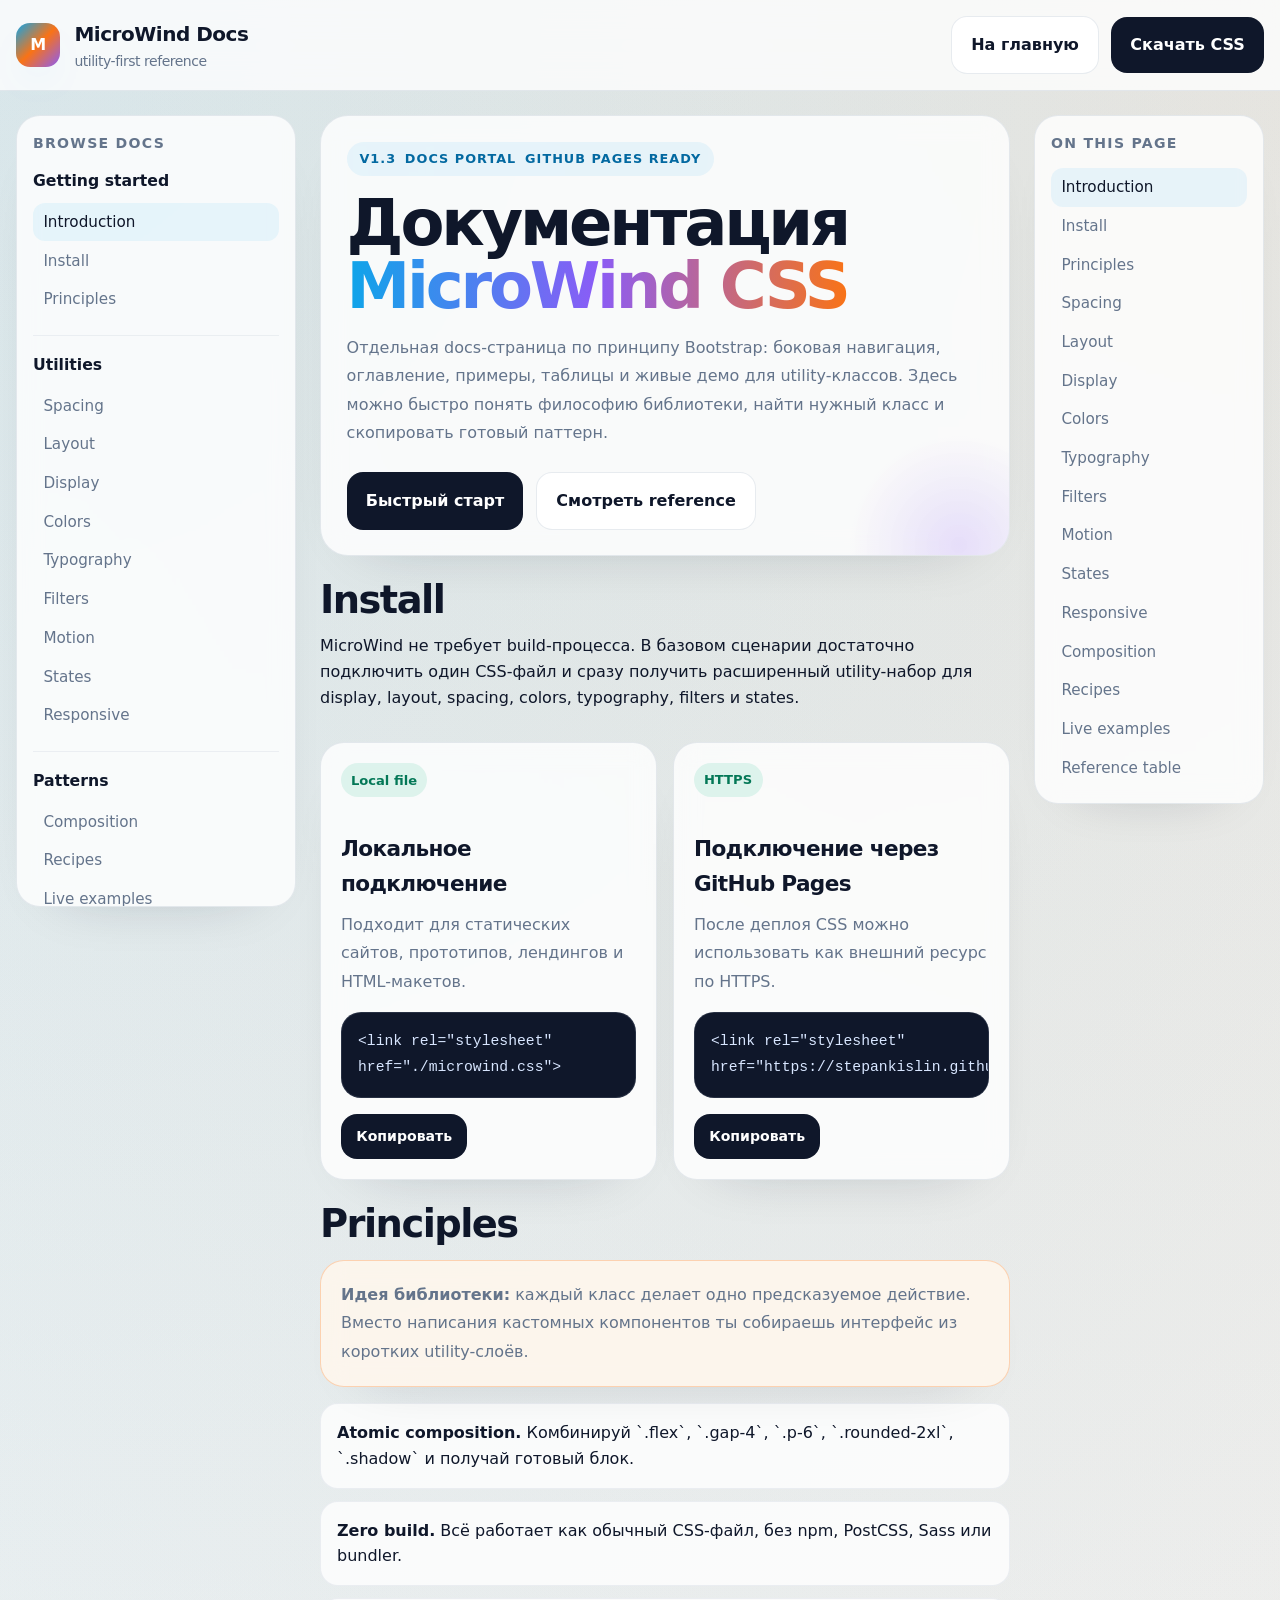
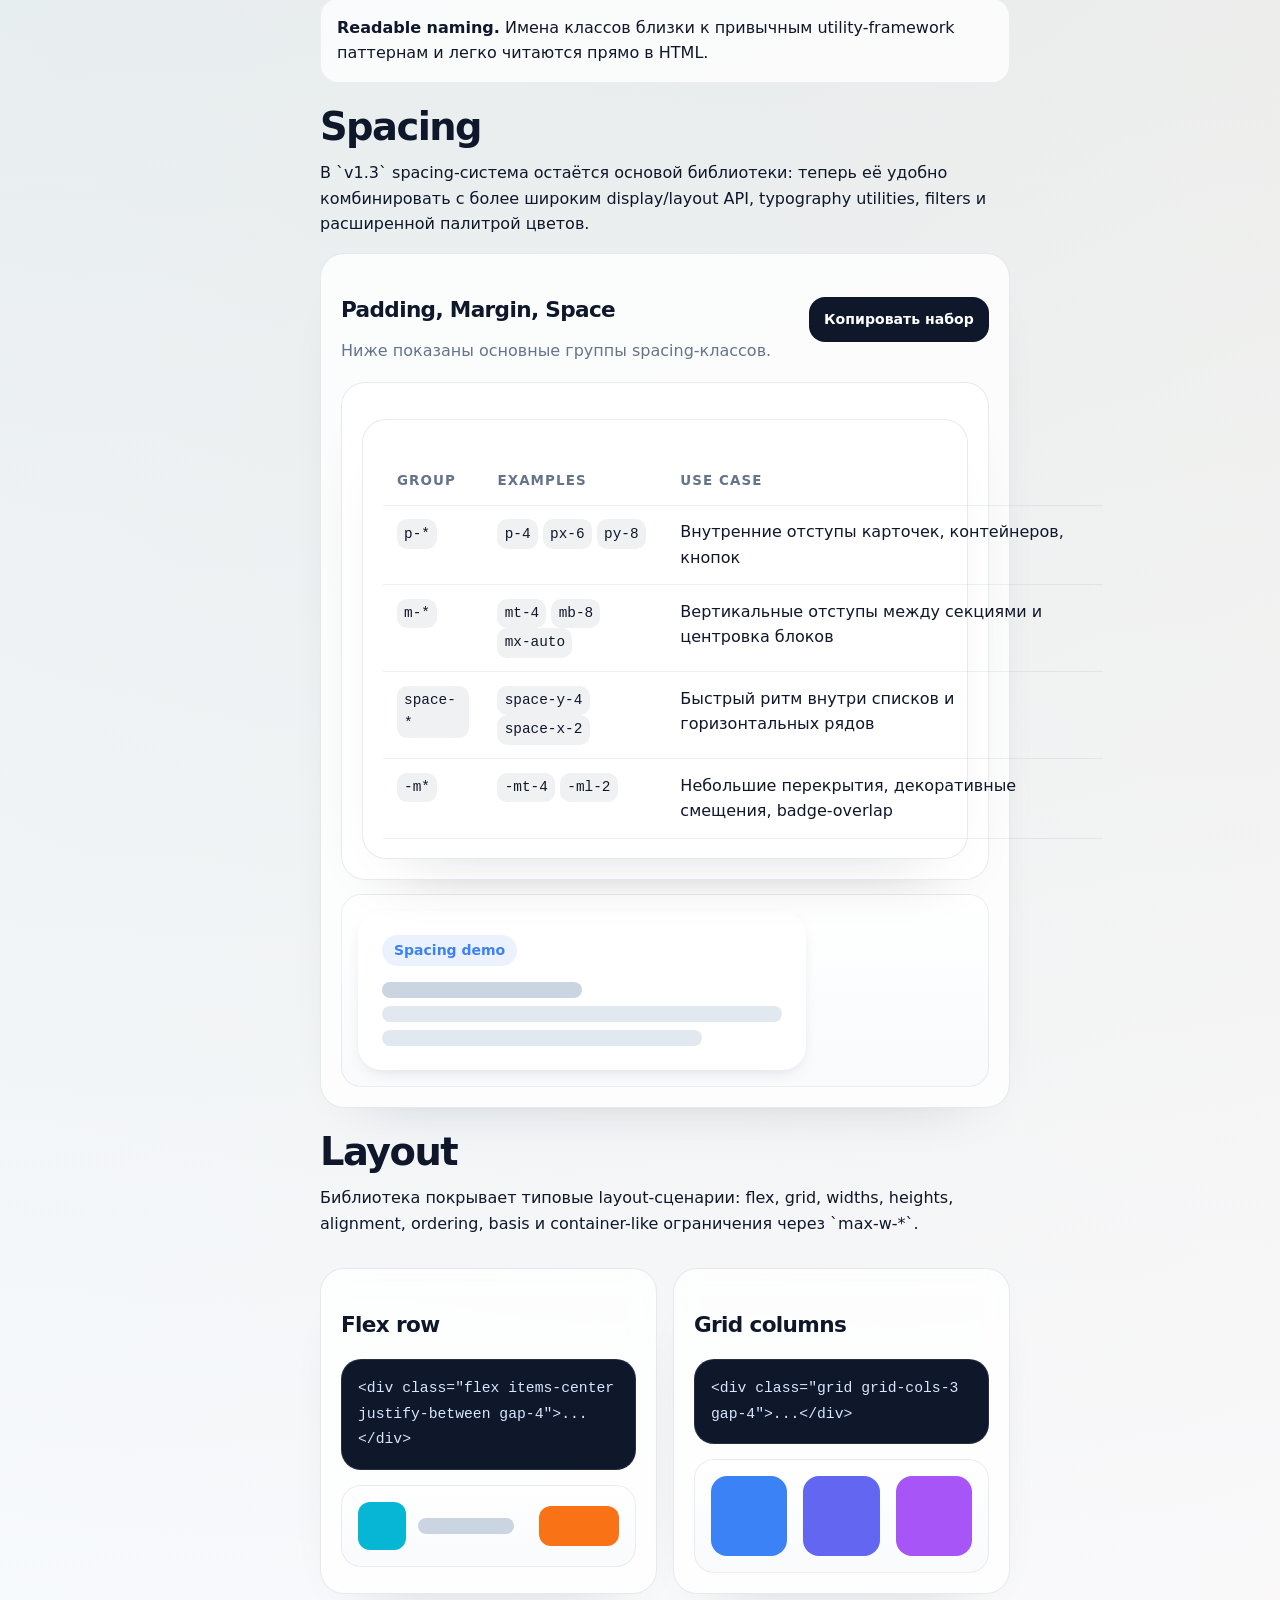
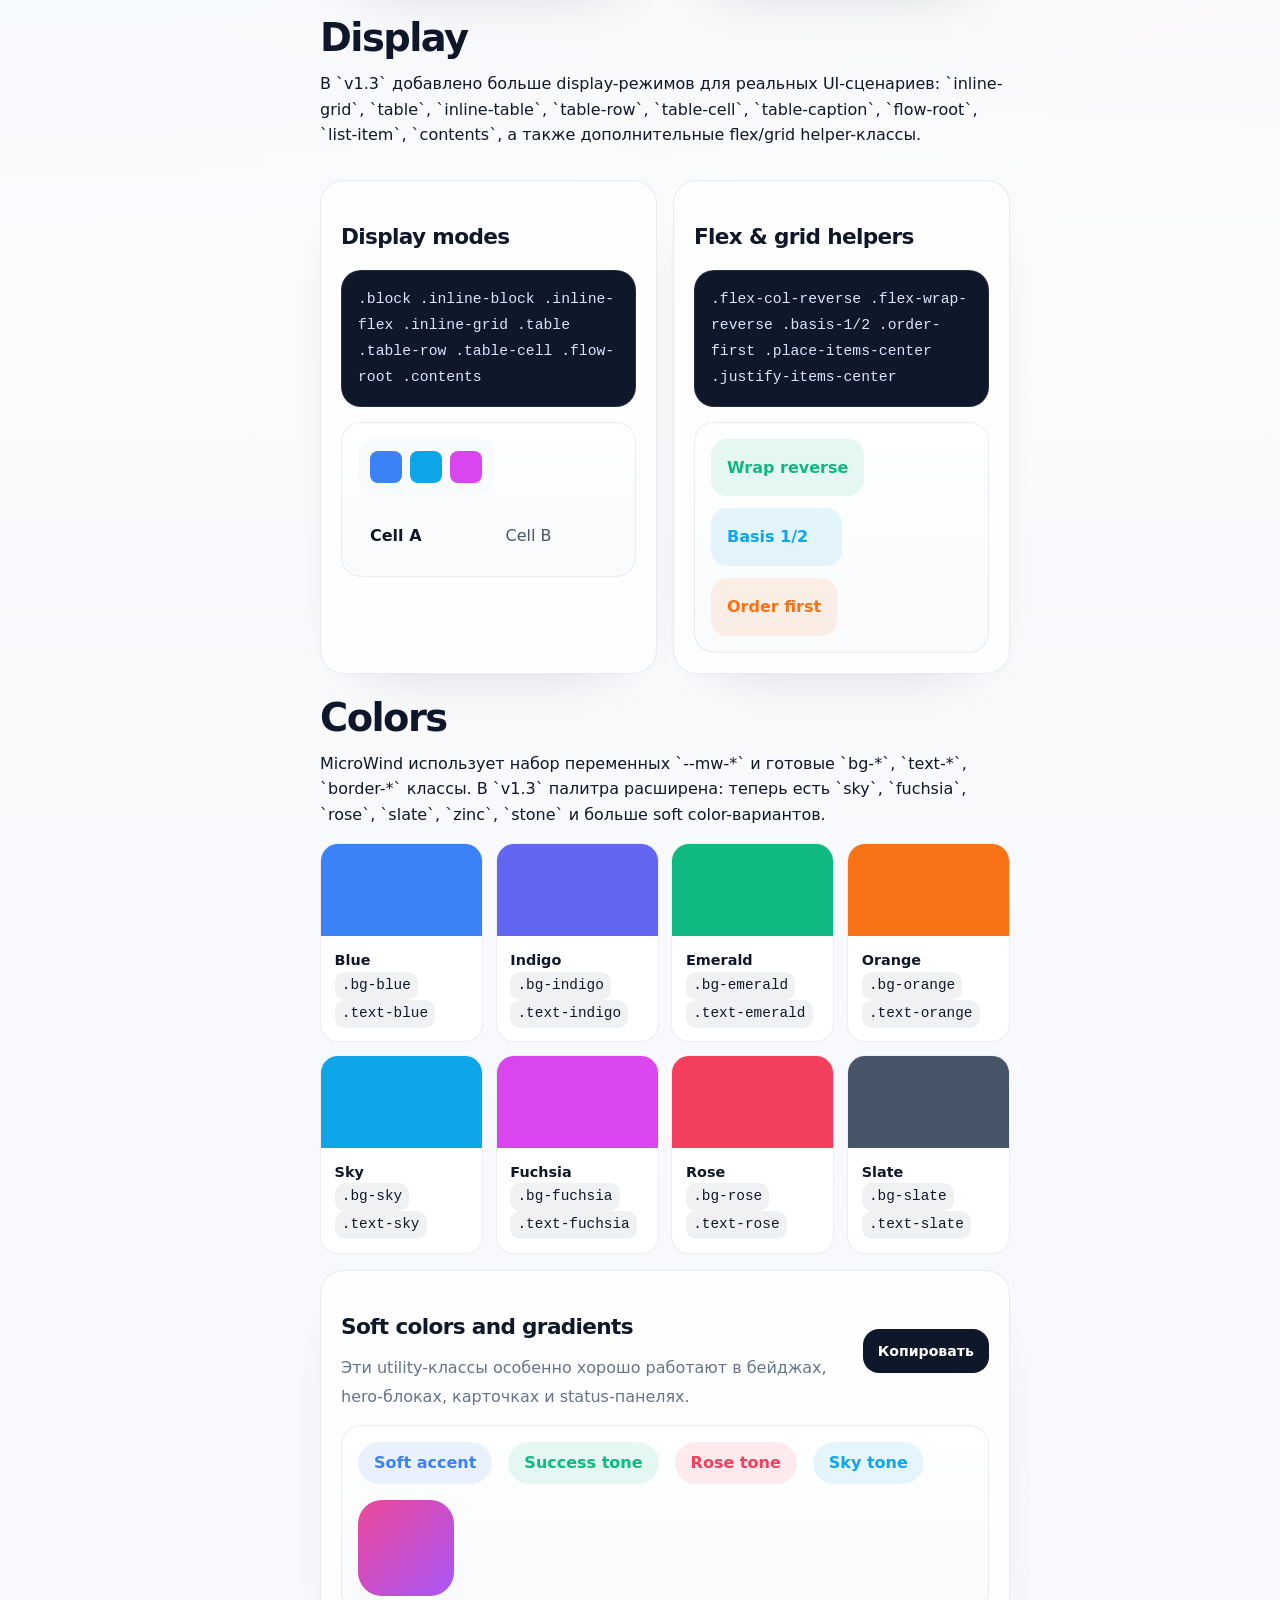
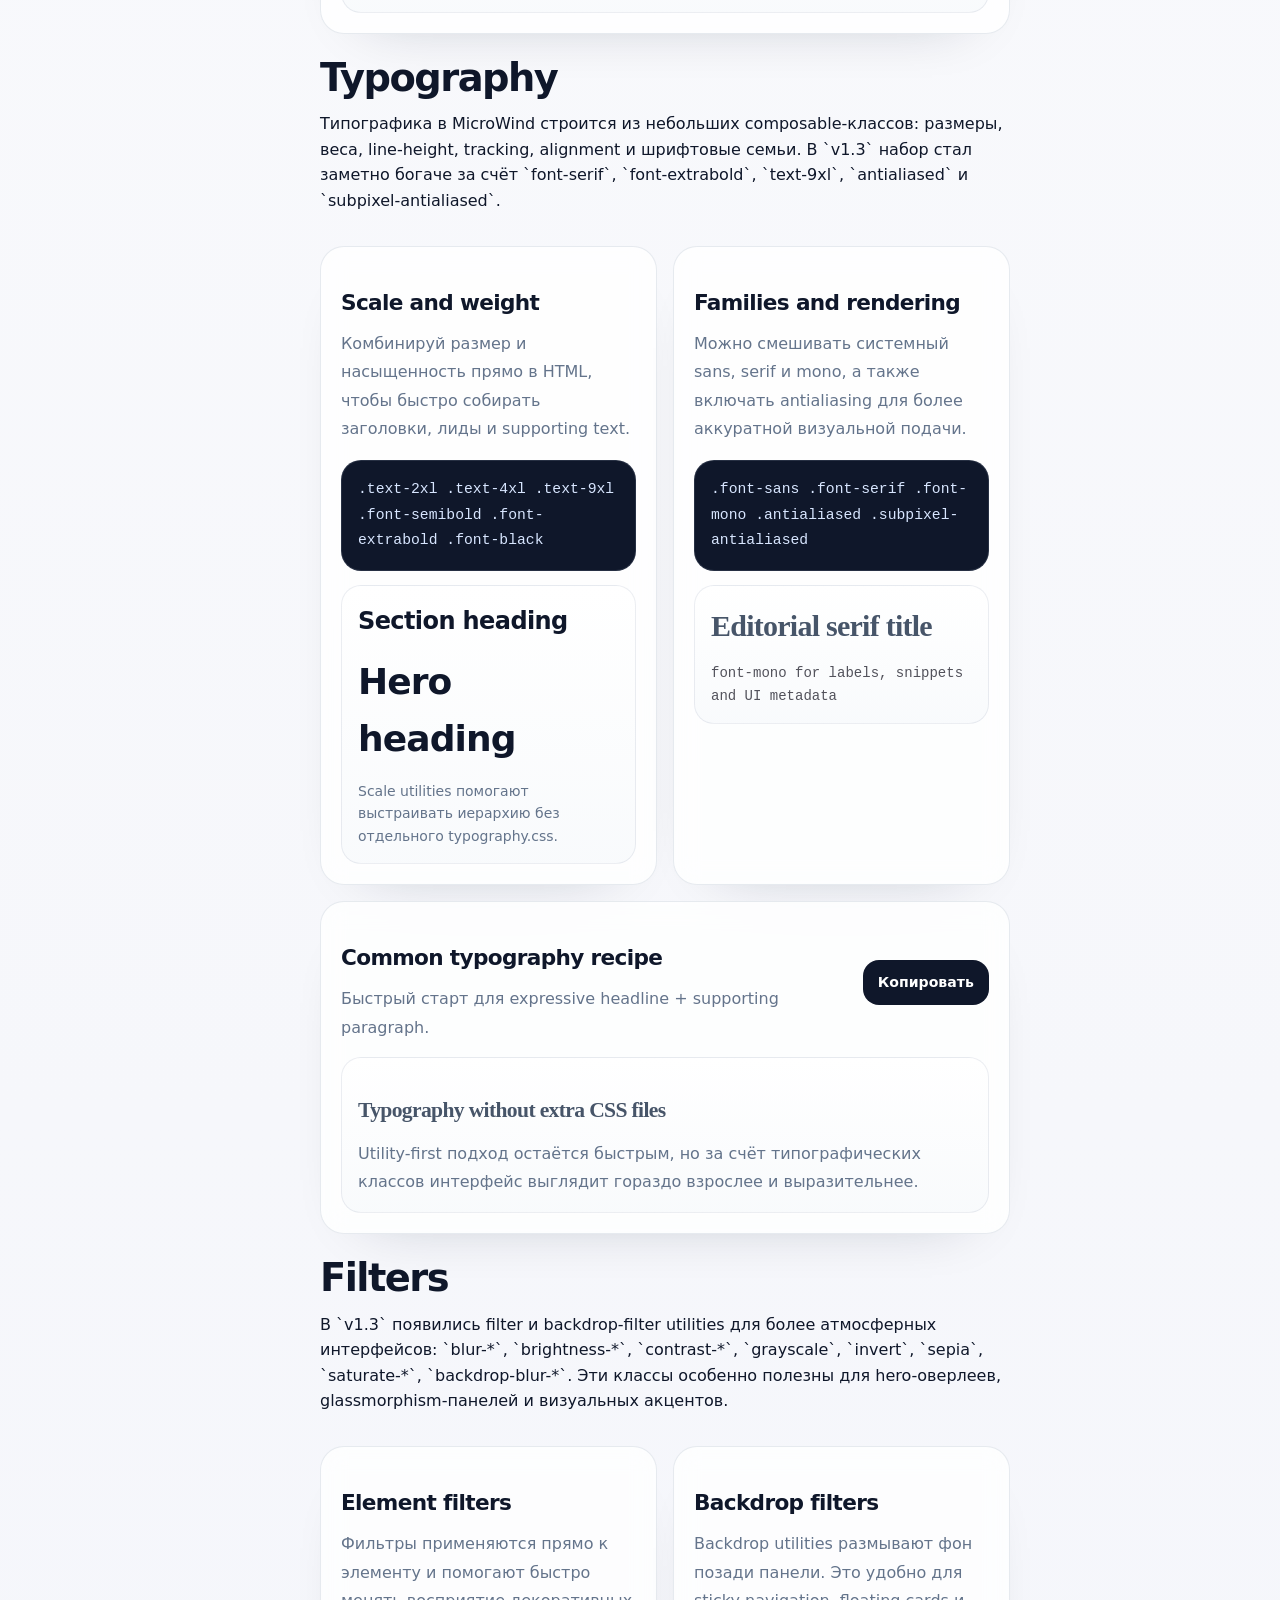
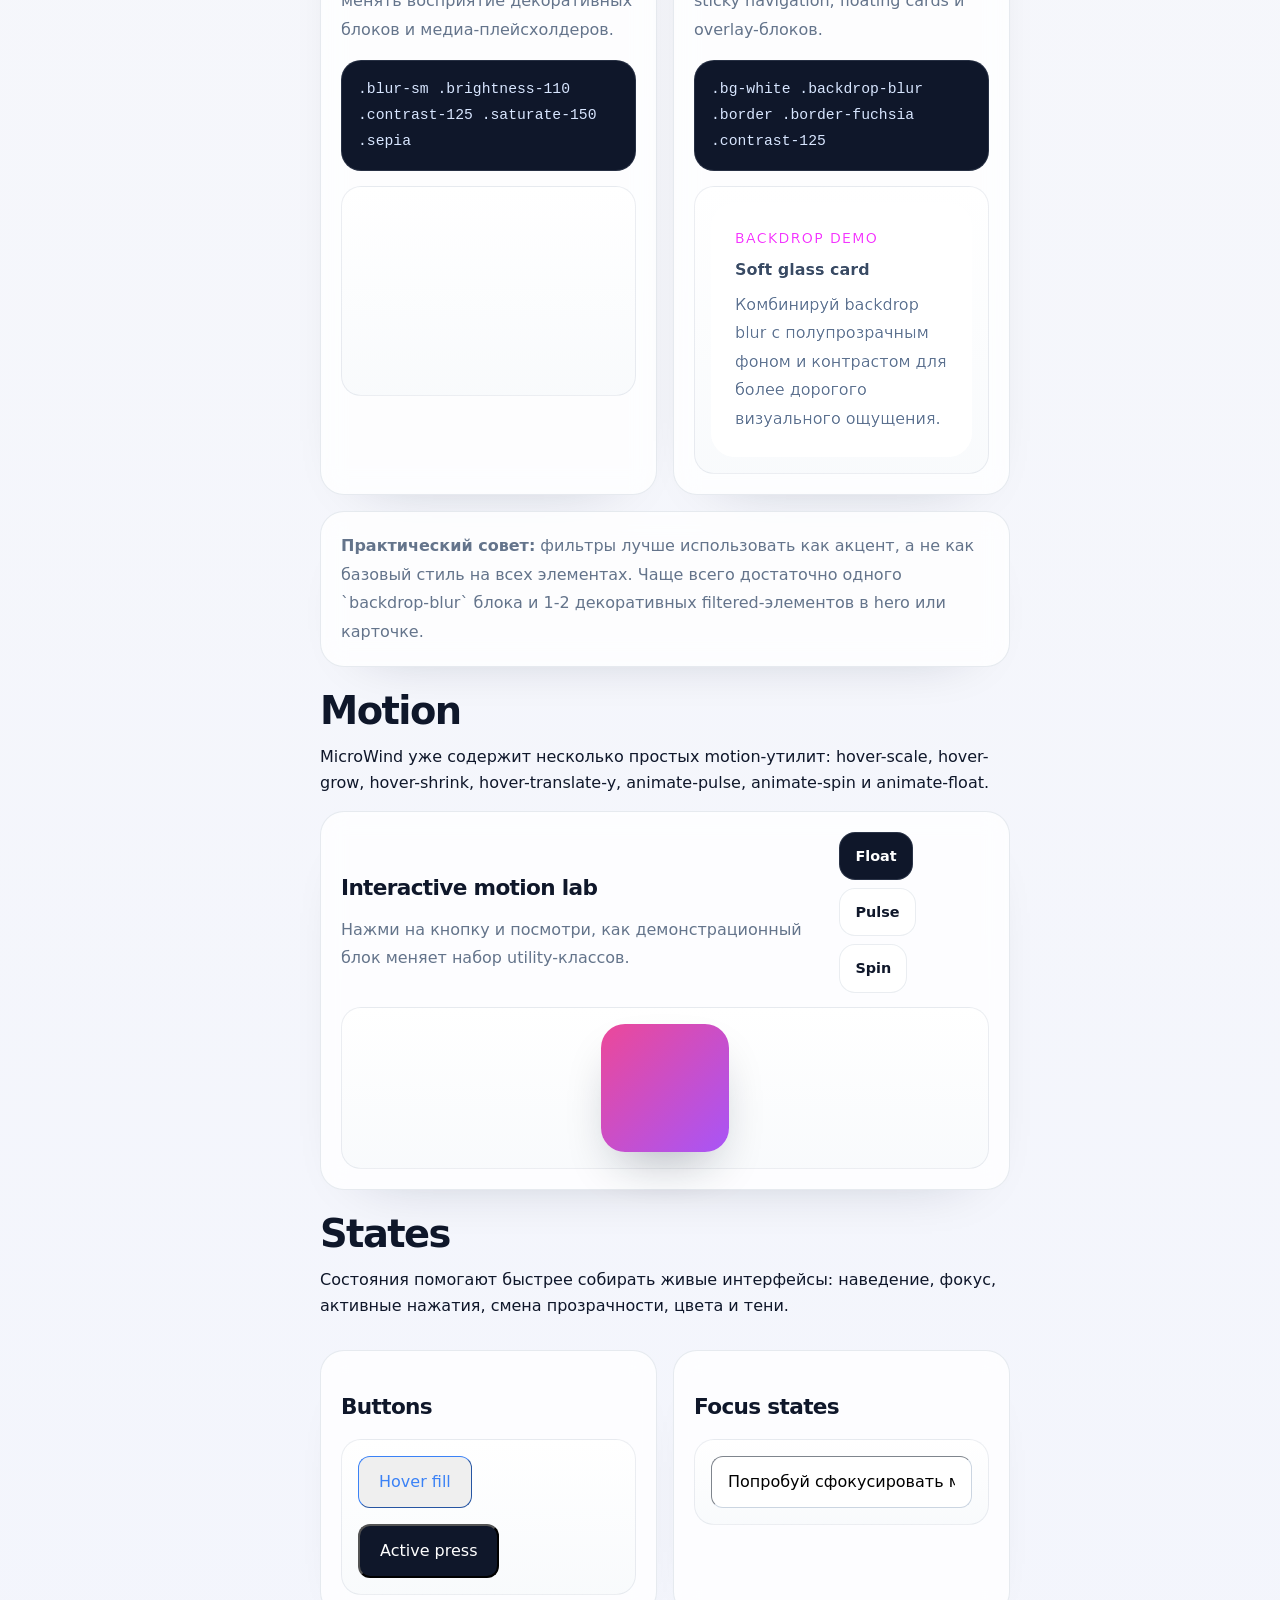
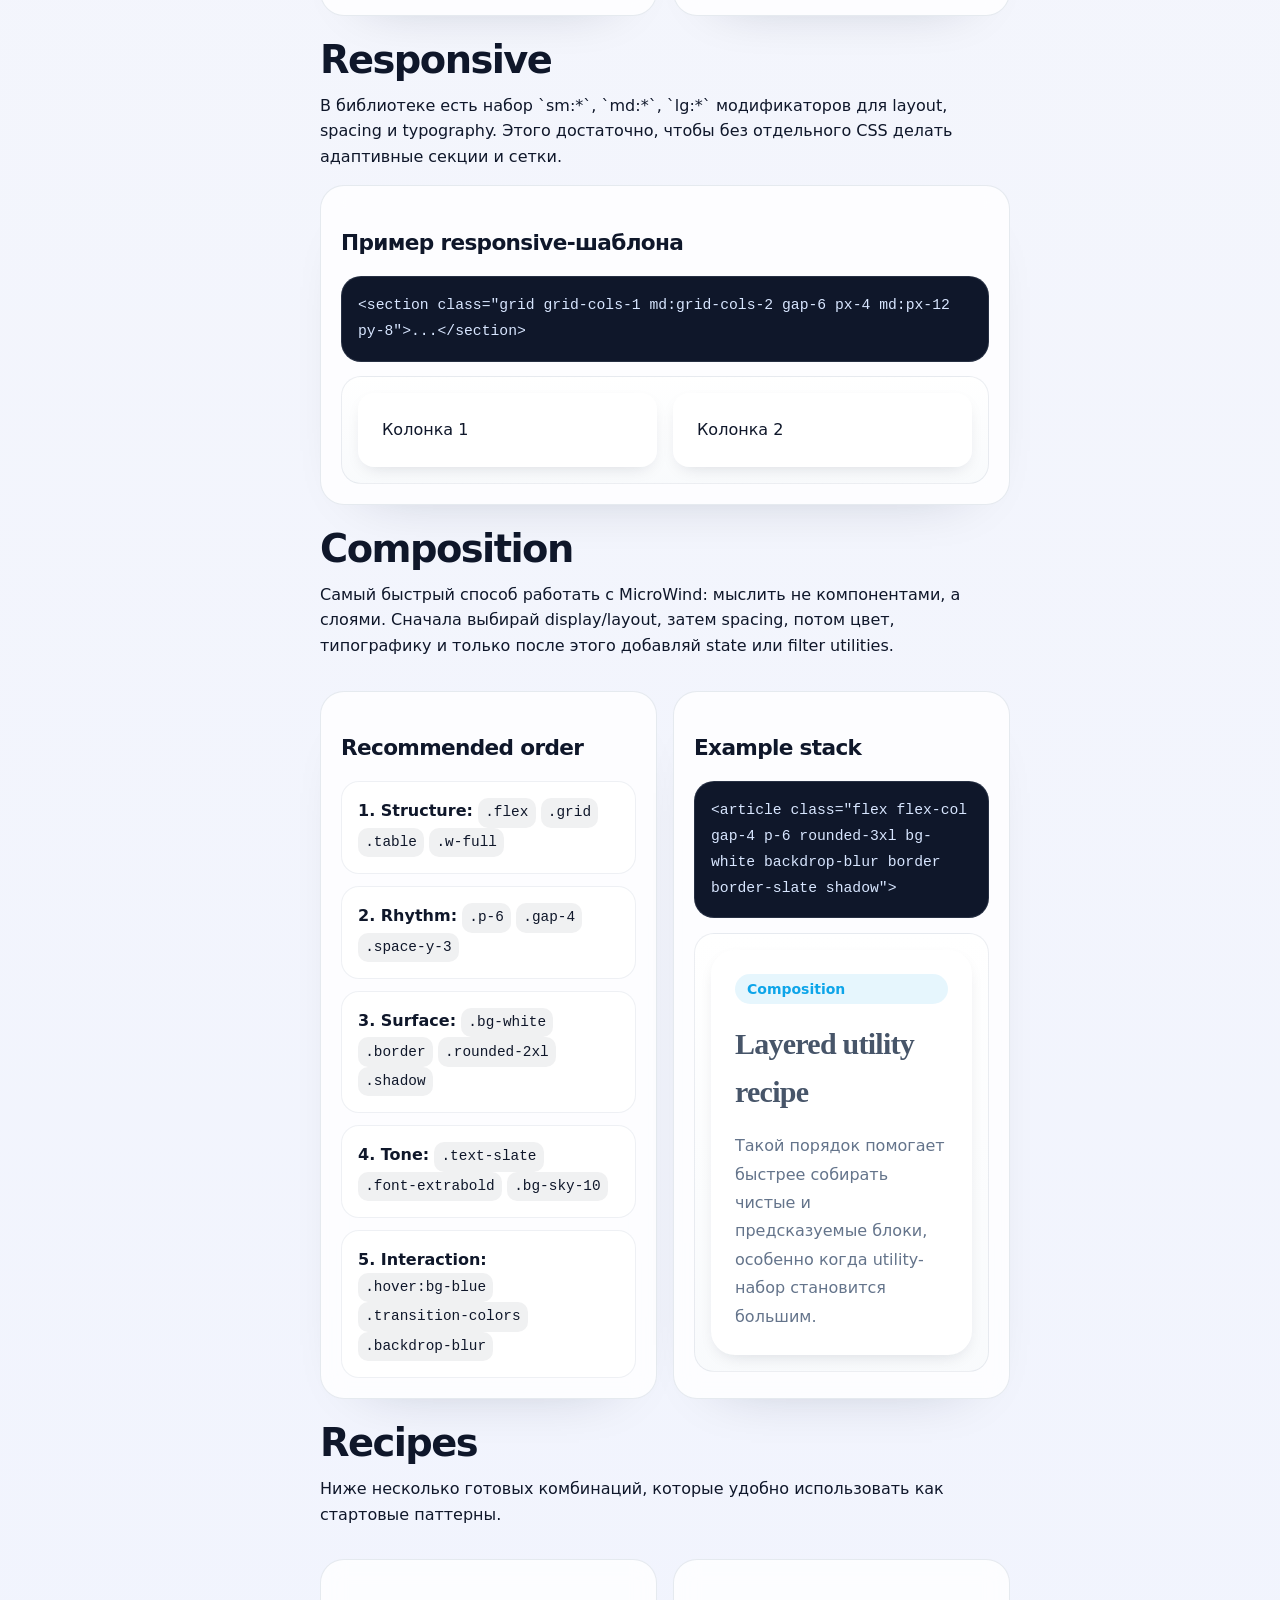
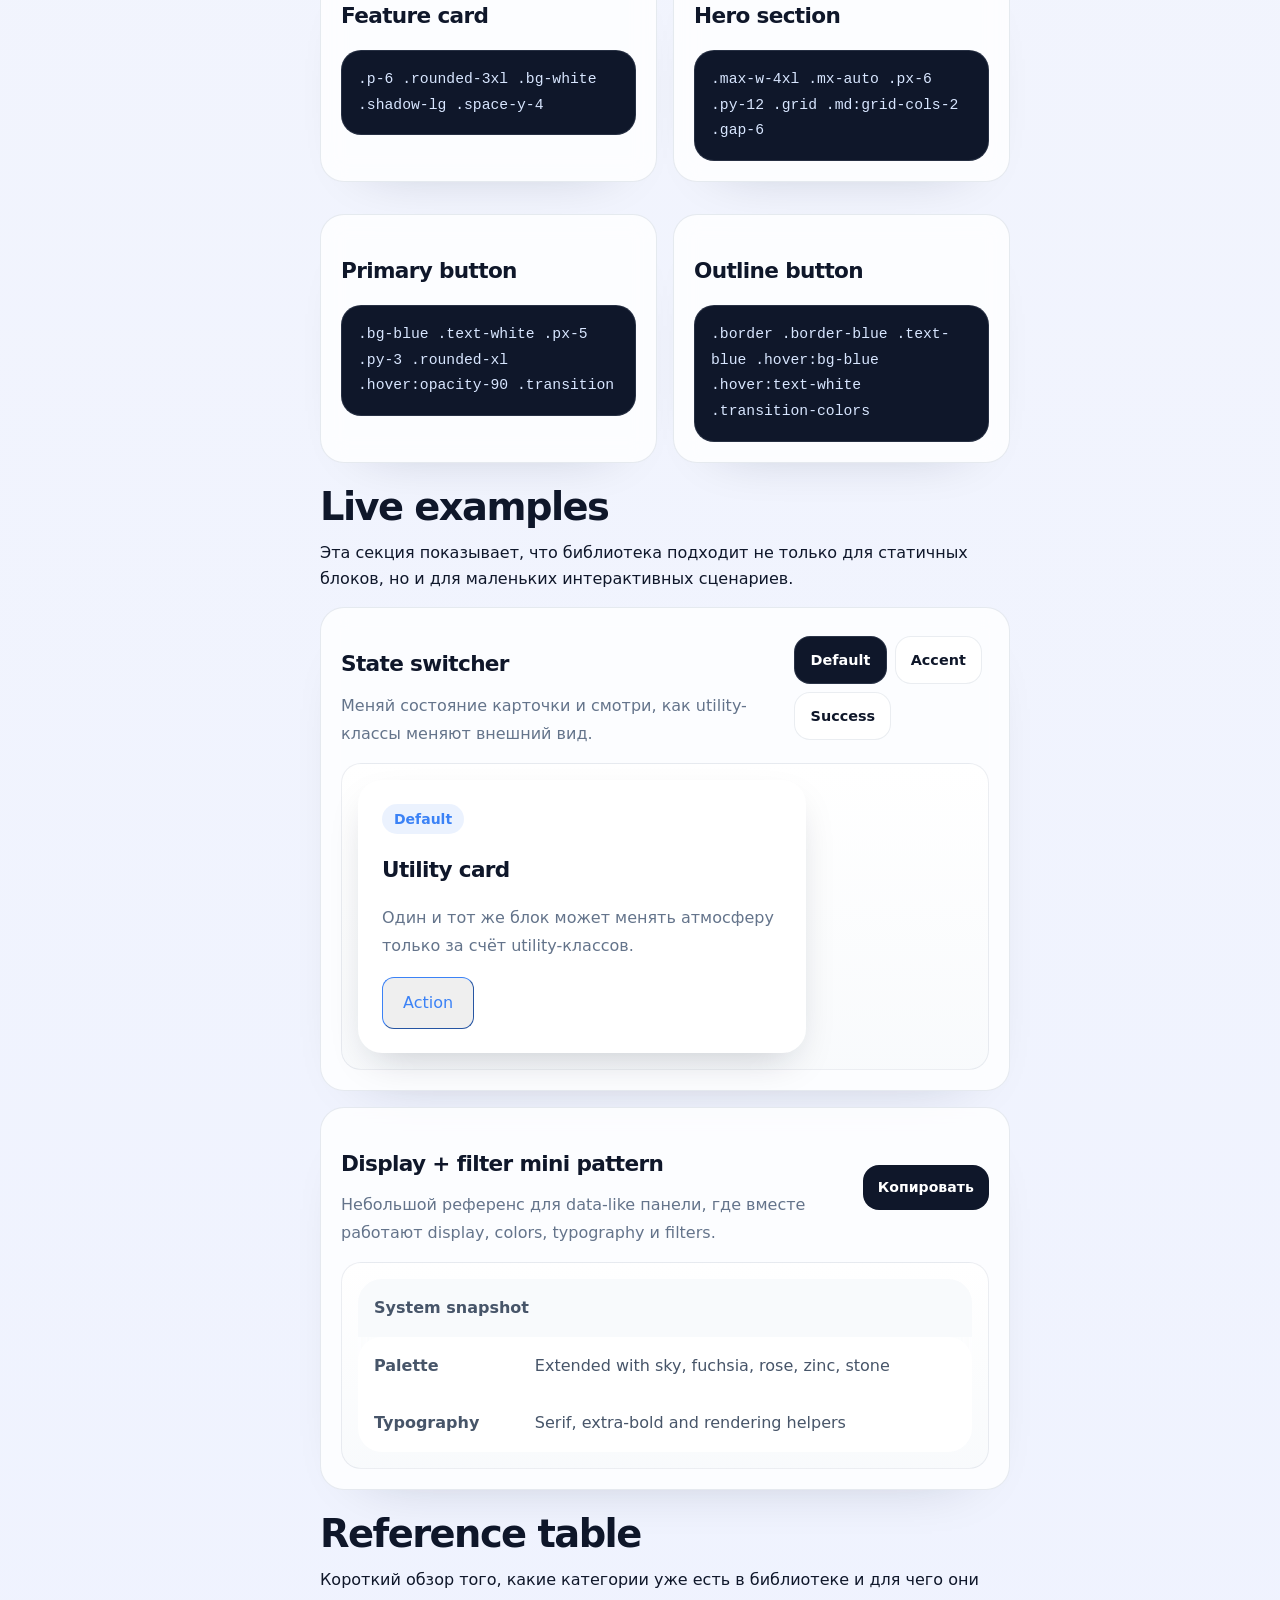
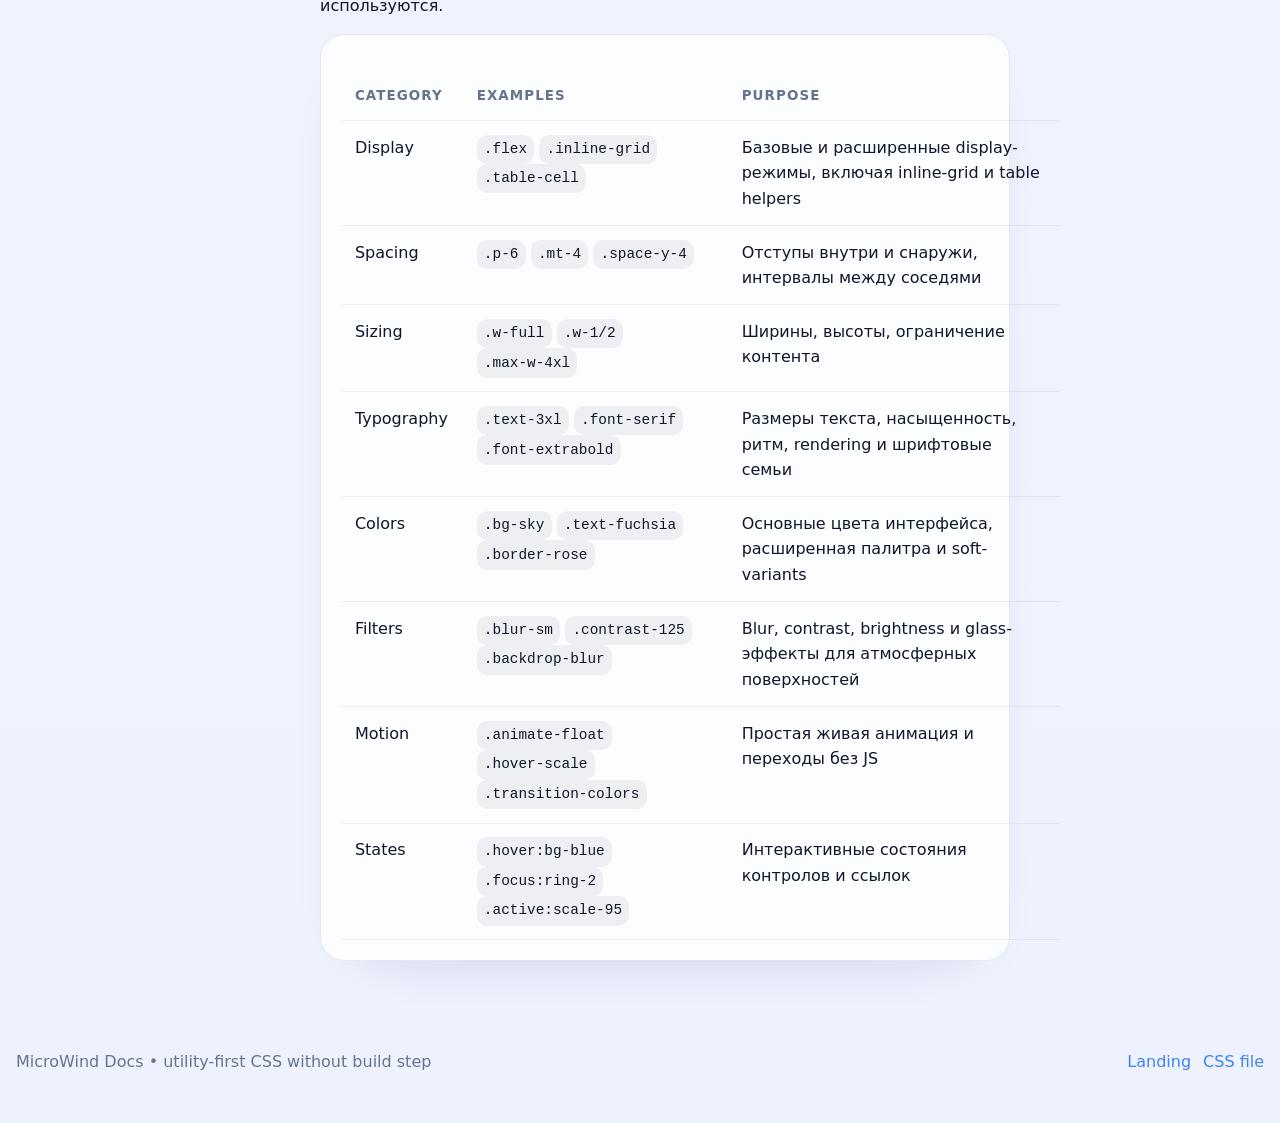
==== commit a670167d: "V1.3.0 - add new displays, colors, filters, layouts; update docs and index" ====
--- a/docs.html
+++ b/docs.html
@@ -3,10 +3,30 @@
 <head>
   <meta charset="UTF-8">
   <meta name="viewport" content="width=device-width, initial-scale=1.0">
+
+  <!-- Ключевые слова -->
+  <meta name="keywords" content="Степан Кислин, css фреймворк, microwind, MicroWind, CSS MicroWind, css, library css, css framework, microwind docs, docs, css docs, microwind css docs ">
+
+  <!-- Автор -->
+  <meta name="author" content="Степан Кислин">
+
+  <!-- Open Graph (для соцсетей: Telegram, VK, LinkedIn и др.) -->
+  <meta property="og:title" content="MicroWind" />
+  <meta property="og:description" content="Лёгкая utility-first CSS-библиотека без сборки, зависимостей и лишней магии.">
+  <meta property="og:type" content="website">
+  <meta property="og:url" content="https://stepankislin.github.io/microwind/">
+  <meta property="og:image" content="https://stepankislin.github.io/microwind/assets/img/logo.png">
+  <meta property="og:locale" content="ru_RU">
+
   <title>MicroWind Docs — Utility-first документация</title>
-  <meta name="description" content="Документация MicroWind CSS: установка, display, spacing, layout, colors, states, motion, responsive utilities и готовые паттерны.">
+  <meta name="description" content="Документация MicroWind CSS: установка, display, spacing, layout, colors, typography, filters, states, responsive utilities и готовые паттерны.">
   <link rel="stylesheet" href="microwind.css">
+  <link rel="icon" type="image/png" href="assets/img/logo.png">
   <style>
+    html {
+      scroll-padding-top: 5.75rem;
+    }
+
     :root {
       --docs-bg: #f6f7fb;
       --docs-panel: rgba(255, 255, 255, 0.8);
@@ -486,6 +506,8 @@
           <a href="#layout">Layout</a>
           <a href="#display">Display</a>
           <a href="#colors">Colors</a>
+          <a href="#typography">Typography</a>
+          <a href="#filters">Filters</a>
           <a href="#motion">Motion</a>
           <a href="#states">States</a>
           <a href="#responsive">Responsive</a>
@@ -493,6 +515,7 @@
 
         <div class="docs-nav-group">
           <strong>Patterns</strong>
+          <a href="#composition">Composition</a>
           <a href="#recipes">Recipes</a>
           <a href="#playground-docs">Live examples</a>
           <a href="#reference">Reference table</a>
@@ -502,7 +525,7 @@
       <main class="docs-main">
         <section class="docs-hero" id="introduction">
           <div class="docs-kicker">
-            <span>v1.2</span>
+            <span>v1.3</span>
             <span>docs portal</span>
             <span>github pages ready</span>
           </div>
@@ -519,7 +542,7 @@
 
         <section class="docs-section" id="install">
           <h2>Install</h2>
-          <p>MicroWind не требует build-процесса. В базовом сценарии достаточно подключить один CSS-файл и сразу получить расширенный utility-набор для display, layout, spacing, colors и states.</p>
+          <p>MicroWind не требует build-процесса. В базовом сценарии достаточно подключить один CSS-файл и сразу получить расширенный utility-набор для display, layout, spacing, colors, typography, filters и states.</p>
 
           <div class="docs-grid">
             <article class="docs-card">
@@ -555,7 +578,7 @@
 
         <section class="docs-section" id="spacing">
           <h2>Spacing</h2>
-          <p>В `v1.2` spacing-система остаётся основой библиотеки: теперь её удобно комбинировать с более широким display/layout API и расширенной палитрой цветов.</p>
+          <p>В `v1.3` spacing-система остаётся основой библиотеки: теперь её удобно комбинировать с более широким display/layout API, typography utilities, filters и расширенной палитрой цветов.</p>
 
           <div class="docs-demo">
             <div class="docs-demo-header">
@@ -650,7 +673,7 @@
 
         <section class="docs-section" id="display">
           <h2>Display</h2>
-          <p>В `v1.2` добавлено больше display-режимов для реальных UI-сценариев: `inline-grid`, `table`, `table-row`, `table-cell`, `flow-root`, `list-item`, а также дополнительные flex/grid helper-классы.</p>
+          <p>В `v1.3` добавлено больше display-режимов для реальных UI-сценариев: `inline-grid`, `table`, `inline-table`, `table-row`, `table-cell`, `table-caption`, `flow-root`, `list-item`, `contents`, а также дополнительные flex/grid helper-классы.</p>
 
           <div class="docs-grid">
             <article class="docs-card">
@@ -687,7 +710,7 @@
 
         <section class="docs-section" id="colors">
           <h2>Colors</h2>
-          <p>MicroWind использует набор переменных `--mw-*` и готовые `bg-*`, `text-*`, `border-*` классы. В `v1.2` палитра расширена: теперь есть `sky`, `fuchsia`, `rose`, `slate`, `zinc`, `stone` и больше soft color-вариантов.</p>
+          <p>MicroWind использует набор переменных `--mw-*` и готовые `bg-*`, `text-*`, `border-*` классы. В `v1.3` палитра расширена: теперь есть `sky`, `fuchsia`, `rose`, `slate`, `zinc`, `stone` и больше soft color-вариантов.</p>
 
           <div class="swatch-grid">
             <article class="swatch">
@@ -739,6 +762,85 @@
               <span class="bg-sky-10 text-sky px-4 py-2 rounded-full font-semibold">Sky tone</span>
               <div class="w-24 h-24 rounded-3xl bg-gradient-to-br from-pink to-purple animate-float"></div>
             </div>
+          </div>
+        </section>
+
+        <section class="docs-section" id="typography">
+          <h2>Typography</h2>
+          <p>Типографика в MicroWind строится из небольших composable-классов: размеры, веса, line-height, tracking, alignment и шрифтовые семьи. В `v1.3` набор стал заметно богаче за счёт `font-serif`, `font-extrabold`, `text-9xl`, `antialiased` и `subpixel-antialiased`.</p>
+
+          <div class="docs-grid">
+            <article class="docs-card">
+              <h3>Scale and weight</h3>
+              <p>Комбинируй размер и насыщенность прямо в HTML, чтобы быстро собирать заголовки, лиды и supporting text.</p>
+              <div class="code-block mt-4">.text-2xl .text-4xl .text-9xl .font-semibold .font-extrabold .font-black</div>
+              <div class="docs-demo-stage space-y-3">
+                <div class="text-2xl font-semibold tracking-tight">Section heading</div>
+                <div class="text-4xl font-extrabold tracking-tight">Hero heading</div>
+                <div class="text-sm text-gray-500">Scale utilities помогают выстраивать иерархию без отдельного typography.css.</div>
+              </div>
+            </article>
+
+            <article class="docs-card">
+              <h3>Families and rendering</h3>
+              <p>Можно смешивать системный sans, serif и mono, а также включать antialiasing для более аккуратной визуальной подачи.</p>
+              <div class="code-block mt-4">.font-sans .font-serif .font-mono .antialiased .subpixel-antialiased</div>
+              <div class="docs-demo-stage space-y-3">
+                <div class="font-serif text-3xl font-extrabold tracking-tight antialiased text-slate">Editorial serif title</div>
+                <div class="font-mono text-sm text-zinc subpixel-antialiased">font-mono for labels, snippets and UI metadata</div>
+              </div>
+            </article>
+          </div>
+
+          <div class="docs-demo">
+            <div class="docs-demo-header">
+              <div>
+                <h3>Common typography recipe</h3>
+                <p>Быстрый старт для expressive headline + supporting paragraph.</p>
+              </div>
+              <button class="copy-btn" data-code=".font-serif .font-extrabold .tracking-tight .text-4xl .text-gray-600">Копировать</button>
+            </div>
+            <div class="docs-demo-stage">
+              <div class="max-w-2xl space-y-3">
+                <h3 class="font-serif font-extrabold tracking-tight text-4xl text-slate antialiased">Typography without extra CSS files</h3>
+                <p class="text-gray-600 leading-relaxed">Utility-first подход остаётся быстрым, но за счёт типографических классов интерфейс выглядит гораздо взрослее и выразительнее.</p>
+              </div>
+            </div>
+          </div>
+        </section>
+
+        <section class="docs-section" id="filters">
+          <h2>Filters</h2>
+          <p>В `v1.3` появились filter и backdrop-filter utilities для более атмосферных интерфейсов: `blur-*`, `brightness-*`, `contrast-*`, `grayscale`, `invert`, `sepia`, `saturate-*`, `backdrop-blur-*`. Эти классы особенно полезны для hero-оверлеев, glassmorphism-панелей и визуальных акцентов.</p>
+
+          <div class="docs-grid">
+            <article class="docs-card">
+              <h3>Element filters</h3>
+              <p>Фильтры применяются прямо к элементу и помогают быстро менять восприятие декоративных блоков и медиа-плейсхолдеров.</p>
+              <div class="code-block mt-4">.blur-sm .brightness-110 .contrast-125 .saturate-150 .sepia</div>
+              <div class="docs-demo-stage flex items-center gap-4 flex-wrap">
+                <div class="w-20 h-20 rounded-3xl bg-gradient-to-br from-fuchsia to-rose blur-sm"></div>
+                <div class="w-20 h-20 rounded-3xl bg-gradient-to-br from-sky to-cyan brightness-110"></div>
+                <div class="w-20 h-20 rounded-3xl bg-gradient-to-br from-orange to-yellow contrast-125"></div>
+              </div>
+            </article>
+
+            <article class="docs-card">
+              <h3>Backdrop filters</h3>
+              <p>Backdrop utilities размывают фон позади панели. Это удобно для sticky navigation, floating cards и overlay-блоков.</p>
+              <div class="code-block mt-4">.bg-white .backdrop-blur .border .border-fuchsia .contrast-125</div>
+              <div class="docs-demo-stage">
+                <div class="p-6 rounded-3xl bg-white backdrop-blur border border-fuchsia contrast-125">
+                  <div class="text-sm uppercase tracking-widest text-fuchsia mb-2">Backdrop demo</div>
+                  <div class="font-extrabold text-slate">Soft glass card</div>
+                  <p class="mt-2 text-gray-600">Комбинируй backdrop blur с полупрозрачным фоном и контрастом для более дорогого визуального ощущения.</p>
+                </div>
+              </div>
+            </article>
+          </div>
+
+          <div class="docs-callout">
+            <p><strong>Практический совет:</strong> фильтры лучше использовать как акцент, а не как базовый стиль на всех элементах. Чаще всего достаточно одного `backdrop-blur` блока и 1-2 декоративных filtered-элементов в hero или карточке.</p>
           </div>
         </section>
 
@@ -802,6 +904,36 @@
           </div>
         </section>
 
+        <section class="docs-section" id="composition">
+          <h2>Composition</h2>
+          <p>Самый быстрый способ работать с MicroWind: мыслить не компонентами, а слоями. Сначала выбирай display/layout, затем spacing, потом цвет, типографику и только после этого добавляй state или filter utilities.</p>
+
+          <div class="docs-grid">
+            <article class="docs-card">
+              <h3>Recommended order</h3>
+              <div class="pattern-list">
+                <div class="pattern-item"><strong>1. Structure:</strong> <span class="token">.flex</span> <span class="token">.grid</span> <span class="token">.table</span> <span class="token">.w-full</span></div>
+                <div class="pattern-item"><strong>2. Rhythm:</strong> <span class="token">.p-6</span> <span class="token">.gap-4</span> <span class="token">.space-y-3</span></div>
+                <div class="pattern-item"><strong>3. Surface:</strong> <span class="token">.bg-white</span> <span class="token">.border</span> <span class="token">.rounded-2xl</span> <span class="token">.shadow</span></div>
+                <div class="pattern-item"><strong>4. Tone:</strong> <span class="token">.text-slate</span> <span class="token">.font-extrabold</span> <span class="token">.bg-sky-10</span></div>
+                <div class="pattern-item"><strong>5. Interaction:</strong> <span class="token">.hover:bg-blue</span> <span class="token">.transition-colors</span> <span class="token">.backdrop-blur</span></div>
+              </div>
+            </article>
+
+            <article class="docs-card">
+              <h3>Example stack</h3>
+              <div class="code-block mt-4">&lt;article class="flex flex-col gap-4 p-6 rounded-3xl bg-white backdrop-blur border border-slate shadow"&gt;</div>
+              <div class="docs-demo-stage">
+                <article class="flex flex-col gap-4 p-6 rounded-3xl bg-white backdrop-blur border border-slate shadow">
+                  <div class="bg-sky-10 text-sky px-3 py-1 rounded-full inline-block text-sm font-semibold">Composition</div>
+                  <div class="font-serif font-extrabold text-3xl tracking-tight text-slate">Layered utility recipe</div>
+                  <p class="text-gray-600">Такой порядок помогает быстрее собирать чистые и предсказуемые блоки, особенно когда utility-набор становится большим.</p>
+                </article>
+              </div>
+            </article>
+          </div>
+        </section>
+
         <section class="docs-section" id="recipes">
           <h2>Recipes</h2>
           <p>Ниже несколько готовых комбинаций, которые удобно использовать как стартовые паттерны.</p>
@@ -848,6 +980,29 @@
                 <h3 class="text-2xl font-black tracking-tight">Utility card</h3>
                 <p class="text-gray-600">Один и тот же блок может менять атмосферу только за счёт utility-классов.</p>
                 <button id="state-button" class="border border-blue text-blue px-5 py-3 rounded-xl hover:bg-blue hover:text-white transition-colors cursor-pointer">Action</button>
+              </div>
+            </div>
+          </div>
+
+          <div class="docs-demo">
+            <div class="docs-demo-header">
+              <div>
+                <h3>Display + filter mini pattern</h3>
+                <p>Небольшой референс для data-like панели, где вместе работают display, colors, typography и filters.</p>
+              </div>
+              <button class="copy-btn" data-code=".table .table-row .table-cell .backdrop-blur .font-semibold .text-slate">Копировать</button>
+            </div>
+            <div class="docs-demo-stage">
+              <div class="table w-full rounded-3xl overflow-hidden border border-slate bg-white backdrop-blur">
+                <div class="table-caption p-4 bg-gray-50 text-slate font-semibold text-left">System snapshot</div>
+                <div class="table-row">
+                  <div class="table-cell p-4 border-t border-slate font-semibold text-slate">Palette</div>
+                  <div class="table-cell p-4 border-t border-slate text-gray-600">Extended with sky, fuchsia, rose, zinc, stone</div>
+                </div>
+                <div class="table-row">
+                  <div class="table-cell p-4 border-t border-slate font-semibold text-slate">Typography</div>
+                  <div class="table-cell p-4 border-t border-slate text-gray-600">Serif, extra-bold and rendering helpers</div>
+                </div>
               </div>
             </div>
           </div>
@@ -884,13 +1039,18 @@
                 </tr>
                 <tr>
                   <td>Typography</td>
-                  <td><span class="token">.text-3xl</span> <span class="token">.font-black</span> <span class="token">.tracking-tight</span></td>
-                  <td>Размеры текста, насыщенность, ритм и выравнивание</td>
+                  <td><span class="token">.text-3xl</span> <span class="token">.font-serif</span> <span class="token">.font-extrabold</span></td>
+                  <td>Размеры текста, насыщенность, ритм, rendering и шрифтовые семьи</td>
                 </tr>
                 <tr>
                   <td>Colors</td>
                   <td><span class="token">.bg-sky</span> <span class="token">.text-fuchsia</span> <span class="token">.border-rose</span></td>
                   <td>Основные цвета интерфейса, расширенная палитра и soft-variants</td>
+                </tr>
+                <tr>
+                  <td>Filters</td>
+                  <td><span class="token">.blur-sm</span> <span class="token">.contrast-125</span> <span class="token">.backdrop-blur</span></td>
+                  <td>Blur, contrast, brightness и glass-эффекты для атмосферных поверхностей</td>
                 </tr>
                 <tr>
                   <td>Motion</td>
@@ -917,9 +1077,12 @@
         <a href="#layout">Layout</a>
         <a href="#display">Display</a>
         <a href="#colors">Colors</a>
+        <a href="#typography">Typography</a>
+        <a href="#filters">Filters</a>
         <a href="#motion">Motion</a>
         <a href="#states">States</a>
         <a href="#responsive">Responsive</a>
+        <a href="#composition">Composition</a>
         <a href="#recipes">Recipes</a>
         <a href="#playground-docs">Live examples</a>
         <a href="#reference">Reference table</a>
@@ -946,7 +1109,7 @@
     const stateBadge = document.getElementById("state-badge");
     const stateButton = document.getElementById("state-button");
     const sidebarLinks = document.querySelectorAll(".docs-sidebar a, .docs-toc a");
-    const sectionIds = ["introduction", "install", "principles", "spacing", "layout", "display", "colors", "motion", "states", "responsive", "recipes", "playground-docs", "reference"];
+    const sectionIds = ["introduction", "install", "principles", "spacing", "layout", "display", "colors", "typography", "filters", "motion", "states", "responsive", "composition", "recipes", "playground-docs", "reference"];
 
     function resolveCssUrl() {
       const { protocol, host, pathname } = window.location;
--- a/microwind.css
+++ b/microwind.css
@@ -1,4 +1,4 @@
-/* === MICRO WIND CSS v1.2 === */
+/* === MICRO WIND CSS v1.3 === */
 :root {
     --mw-s-0: 0px;
     --mw-s-1: 0.25rem;
@@ -7,13 +7,18 @@
     --mw-s-4: 1rem;
     --mw-s-5: 1.25rem;
     --mw-s-6: 1.5rem;
+    --mw-s-7: 1.75rem;
     --mw-s-8: 2rem;
+    --mw-s-9: 2.25rem;
     --mw-s-10: 2.5rem;
     --mw-s-12: 3rem;
+    --mw-s-14: 3.5rem;
     --mw-s-16: 4rem;
+    --mw-s-18: 4.5rem;
     --mw-s-20: 5rem;
     --mw-s-24: 6rem;
     --mw-s-32: 8rem;
+    --mw-s-36: 9rem;
     --mw-white: #ffffff;
     --mw-black: #0f172a;
     --mw-slate: #475569;
@@ -57,6 +62,7 @@
     --mw-shadow-lg: 0 16px 40px -16px rgb(15 23 42 / 0.25);
     --mw-shadow-xl: 0 24px 50px -18px rgb(15 23 42 / 0.32);
     --mw-font-sans: ui-sans-serif, system-ui, -apple-system, "Segoe UI", Roboto, sans-serif;
+    --mw-font-serif: ui-serif, Georgia, Cambria, "Times New Roman", Times, serif;
     --mw-font-mono: ui-monospace, SFMono-Regular, Menlo, Monaco, Consolas, monospace;
 }
 
@@ -72,11 +78,11 @@
 .block { display: block; } .inline-block { display: inline-block; } .inline { display: inline; } .list-item { display: list-item; }
 .flex { display: flex; } .inline-flex { display: inline-flex; } .grid { display: grid; } .inline-grid { display: inline-grid; }
 .hidden { display: none; } .contents { display: contents; } .flow-root { display: flow-root; }
-.table { display: table; } .inline-table { display: inline-table; } .table-row { display: table-row; } .table-cell { display: table-cell; }
+.table { display: table; } .inline-table { display: inline-table; } .table-row { display: table-row; } .table-cell { display: table-cell; } .table-caption { display: table-caption; }
 .flex-row { flex-direction: row; } .flex-col { flex-direction: column; } .flex-row-reverse { flex-direction: row-reverse; } .flex-col-reverse { flex-direction: column-reverse; }
 .flex-wrap { flex-wrap: wrap; } .flex-nowrap { flex-wrap: nowrap; } .flex-wrap-reverse { flex-wrap: wrap-reverse; }
 .flex-1 { flex: 1 1 0%; } .flex-auto { flex: 1 1 auto; } .flex-initial { flex: 0 1 auto; } .flex-none { flex: none; }
-.basis-auto { flex-basis: auto; } .basis-full { flex-basis: 100%; } .basis-1\/2 { flex-basis: 50%; } .basis-1\/3 { flex-basis: 33.333333%; } .basis-2\/3 { flex-basis: 66.666667%; }
+.basis-auto { flex-basis: auto; } .basis-full { flex-basis: 100%; } .basis-1\/2 { flex-basis: 50%; } .basis-1\/3 { flex-basis: 33.333333%; } .basis-2\/3 { flex-basis: 66.666667%; } .basis-1\/4 { flex-basis: 25%; }
 .grow { flex-grow: 1; } .grow-0 { flex-grow: 0; } .shrink { flex-shrink: 1; } .shrink-0 { flex-shrink: 0; }
 .order-1 { order: 1; } .order-2 { order: 2; } .order-3 { order: 3; } .order-first { order: -9999; } .order-last { order: 9999; } .order-none { order: 0; }
 .justify-start { justify-content: flex-start; } .justify-center { justify-content: center; } .justify-end { justify-content: flex-end; }
@@ -86,16 +92,16 @@
 .items-start { align-items: flex-start; } .items-center { align-items: center; } .items-end { align-items: flex-end; } .items-stretch { align-items: stretch; } .items-baseline { align-items: baseline; }
 .content-start { align-content: flex-start; } .content-center { align-content: center; } .content-end { align-content: flex-end; } .content-between { align-content: space-between; } .content-around { align-content: space-around; }
 .self-start { align-self: flex-start; } .self-center { align-self: center; } .self-end { align-self: flex-end; } .self-stretch { align-self: stretch; } .self-auto { align-self: auto; }
-.place-items-center { place-items: center; } .place-items-start { place-items: start; } .place-items-end { place-items: end; } .place-content-center { place-content: center; }
+.place-items-center { place-items: center; } .place-items-start { place-items: start; } .place-items-end { place-items: end; } .place-content-center { place-content: center; } .place-self-center { place-self: center; }
 .grid-cols-1 { grid-template-columns: repeat(1, minmax(0, 1fr)); } .grid-cols-2 { grid-template-columns: repeat(2, minmax(0, 1fr)); } .grid-cols-3 { grid-template-columns: repeat(3, minmax(0, 1fr)); } .grid-cols-4 { grid-template-columns: repeat(4, minmax(0, 1fr)); } .grid-cols-5 { grid-template-columns: repeat(5, minmax(0, 1fr)); } .grid-cols-6 { grid-template-columns: repeat(6, minmax(0, 1fr)); } .grid-cols-12 { grid-template-columns: repeat(12, minmax(0, 1fr)); }
-.auto-cols-fr { grid-auto-columns: minmax(0, 1fr); } .auto-rows-fr { grid-auto-rows: minmax(0, 1fr); }
+.auto-cols-fr { grid-auto-columns: minmax(0, 1fr); } .auto-rows-fr { grid-auto-rows: minmax(0, 1fr); } .grid-flow-row { grid-auto-flow: row; } .grid-flow-col { grid-auto-flow: column; }
 .col-span-1 { grid-column: span 1 / span 1; } .col-span-2 { grid-column: span 2 / span 2; } .col-span-3 { grid-column: span 3 / span 3; } .col-span-4 { grid-column: span 4 / span 4; } .col-span-6 { grid-column: span 6 / span 6; } .col-span-full { grid-column: 1 / -1; }
 .row-span-1 { grid-row: span 1 / span 1; } .row-span-2 { grid-row: span 2 / span 2; } .row-span-3 { grid-row: span 3 / span 3; }
-.gap-0 { gap: var(--mw-s-0); } .gap-1 { gap: var(--mw-s-1); } .gap-2 { gap: var(--mw-s-2); } .gap-3 { gap: var(--mw-s-3); } .gap-4 { gap: var(--mw-s-4); } .gap-5 { gap: var(--mw-s-5); } .gap-6 { gap: var(--mw-s-6); } .gap-8 { gap: var(--mw-s-8); } .gap-10 { gap: var(--mw-s-10); } .gap-12 { gap: var(--mw-s-12); } .gap-16 { gap: var(--mw-s-16); }
+.gap-0 { gap: var(--mw-s-0); } .gap-1 { gap: var(--mw-s-1); } .gap-2 { gap: var(--mw-s-2); } .gap-3 { gap: var(--mw-s-3); } .gap-4 { gap: var(--mw-s-4); } .gap-5 { gap: var(--mw-s-5); } .gap-6 { gap: var(--mw-s-6); } .gap-7 { gap: var(--mw-s-7); } .gap-8 { gap: var(--mw-s-8); } .gap-10 { gap: var(--mw-s-10); } .gap-12 { gap: var(--mw-s-12); } .gap-16 { gap: var(--mw-s-16); }
 .row-gap-2 { row-gap: var(--mw-s-2); } .row-gap-4 { row-gap: var(--mw-s-4); } .row-gap-6 { row-gap: var(--mw-s-6); } .row-gap-8 { row-gap: var(--mw-s-8); }
 .col-gap-2 { column-gap: var(--mw-s-2); } .col-gap-4 { column-gap: var(--mw-s-4); } .col-gap-6 { column-gap: var(--mw-s-6); } .col-gap-8 { column-gap: var(--mw-s-8); }
-.space-x-1 > * + * { margin-left: var(--mw-s-1); } .space-x-2 > * + * { margin-left: var(--mw-s-2); } .space-x-4 > * + * { margin-left: var(--mw-s-4); } .space-x-6 > * + * { margin-left: var(--mw-s-6); } .space-x-8 > * + * { margin-left: var(--mw-s-8); }
-.space-y-1 > * + * { margin-top: var(--mw-s-1); } .space-y-2 > * + * { margin-top: var(--mw-s-2); } .space-y-4 > * + * { margin-top: var(--mw-s-4); } .space-y-6 > * + * { margin-top: var(--mw-s-6); } .space-y-8 > * + * { margin-top: var(--mw-s-8); }
+.space-x-1 > * + * { margin-left: var(--mw-s-1); } .space-x-2 > * + * { margin-left: var(--mw-s-2); } .space-x-3 > * + * { margin-left: var(--mw-s-3); } .space-x-4 > * + * { margin-left: var(--mw-s-4); } .space-x-5 > * + * { margin-left: var(--mw-s-5); } .space-x-6 > * + * { margin-left: var(--mw-s-6); } .space-x-8 > * + * { margin-left: var(--mw-s-8); }
+.space-y-1 > * + * { margin-top: var(--mw-s-1); } .space-y-2 > * + * { margin-top: var(--mw-s-2); } .space-y-3 > * + * { margin-top: var(--mw-s-3); } .space-y-4 > * + * { margin-top: var(--mw-s-4); } .space-y-5 > * + * { margin-top: var(--mw-s-5); } .space-y-6 > * + * { margin-top: var(--mw-s-6); } .space-y-8 > * + * { margin-top: var(--mw-s-8); }
 
 /* Position */
 .static { position: static; } .relative { position: relative; } .absolute { position: absolute; } .fixed { position: fixed; } .sticky { position: sticky; }
@@ -106,16 +112,17 @@
 .inset-0 { inset: 0; } .inset-x-0 { left: 0; right: 0; } .inset-y-0 { top: 0; bottom: 0; }
 .-top-1 { top: calc(var(--mw-s-1) * -1); } .-top-2 { top: calc(var(--mw-s-2) * -1); } .-top-4 { top: calc(var(--mw-s-4) * -1); }
 .z-0 { z-index: 0; } .z-10 { z-index: 10; } .z-20 { z-index: 20; } .z-30 { z-index: 30; } .z-40 { z-index: 40; } .z-50 { z-index: 50; } .z-auto { z-index: auto; }
+.isolate { isolation: isolate; }
 
 /* Spacing */
-.p-0 { padding: var(--mw-s-0); } .p-1 { padding: var(--mw-s-1); } .p-2 { padding: var(--mw-s-2); } .p-3 { padding: var(--mw-s-3); } .p-4 { padding: var(--mw-s-4); } .p-5 { padding: var(--mw-s-5); } .p-6 { padding: var(--mw-s-6); } .p-8 { padding: var(--mw-s-8); } .p-10 { padding: var(--mw-s-10); } .p-12 { padding: var(--mw-s-12); } .p-16 { padding: var(--mw-s-16); } .p-20 { padding: var(--mw-s-20); } .p-24 { padding: var(--mw-s-24); }
+.p-0 { padding: var(--mw-s-0); } .p-1 { padding: var(--mw-s-1); } .p-2 { padding: var(--mw-s-2); } .p-3 { padding: var(--mw-s-3); } .p-4 { padding: var(--mw-s-4); } .p-5 { padding: var(--mw-s-5); } .p-6 { padding: var(--mw-s-6); } .p-7 { padding: var(--mw-s-7); } .p-8 { padding: var(--mw-s-8); } .p-10 { padding: var(--mw-s-10); } .p-12 { padding: var(--mw-s-12); } .p-16 { padding: var(--mw-s-16); } .p-20 { padding: var(--mw-s-20); } .p-24 { padding: var(--mw-s-24); }
 .px-0 { padding-left: var(--mw-s-0); padding-right: var(--mw-s-0); } .px-1 { padding-left: var(--mw-s-1); padding-right: var(--mw-s-1); } .px-2 { padding-left: var(--mw-s-2); padding-right: var(--mw-s-2); } .px-3 { padding-left: var(--mw-s-3); padding-right: var(--mw-s-3); } .px-4 { padding-left: var(--mw-s-4); padding-right: var(--mw-s-4); } .px-5 { padding-left: var(--mw-s-5); padding-right: var(--mw-s-5); } .px-6 { padding-left: var(--mw-s-6); padding-right: var(--mw-s-6); } .px-8 { padding-left: var(--mw-s-8); padding-right: var(--mw-s-8); } .px-10 { padding-left: var(--mw-s-10); padding-right: var(--mw-s-10); } .px-12 { padding-left: var(--mw-s-12); padding-right: var(--mw-s-12); } .px-16 { padding-left: var(--mw-s-16); padding-right: var(--mw-s-16); }
 .py-0 { padding-top: var(--mw-s-0); padding-bottom: var(--mw-s-0); } .py-1 { padding-top: var(--mw-s-1); padding-bottom: var(--mw-s-1); } .py-2 { padding-top: var(--mw-s-2); padding-bottom: var(--mw-s-2); } .py-3 { padding-top: var(--mw-s-3); padding-bottom: var(--mw-s-3); } .py-4 { padding-top: var(--mw-s-4); padding-bottom: var(--mw-s-4); } .py-5 { padding-top: var(--mw-s-5); padding-bottom: var(--mw-s-5); } .py-6 { padding-top: var(--mw-s-6); padding-bottom: var(--mw-s-6); } .py-8 { padding-top: var(--mw-s-8); padding-bottom: var(--mw-s-8); } .py-10 { padding-top: var(--mw-s-10); padding-bottom: var(--mw-s-10); } .py-12 { padding-top: var(--mw-s-12); padding-bottom: var(--mw-s-12); } .py-16 { padding-top: var(--mw-s-16); padding-bottom: var(--mw-s-16); }
 .pt-0 { padding-top: var(--mw-s-0); } .pt-1 { padding-top: var(--mw-s-1); } .pt-2 { padding-top: var(--mw-s-2); } .pt-3 { padding-top: var(--mw-s-3); } .pt-4 { padding-top: var(--mw-s-4); } .pt-5 { padding-top: var(--mw-s-5); } .pt-6 { padding-top: var(--mw-s-6); } .pt-8 { padding-top: var(--mw-s-8); } .pt-10 { padding-top: var(--mw-s-10); } .pt-12 { padding-top: var(--mw-s-12); }
 .pb-0 { padding-bottom: var(--mw-s-0); } .pb-1 { padding-bottom: var(--mw-s-1); } .pb-2 { padding-bottom: var(--mw-s-2); } .pb-3 { padding-bottom: var(--mw-s-3); } .pb-4 { padding-bottom: var(--mw-s-4); } .pb-5 { padding-bottom: var(--mw-s-5); } .pb-6 { padding-bottom: var(--mw-s-6); } .pb-8 { padding-bottom: var(--mw-s-8); } .pb-10 { padding-bottom: var(--mw-s-10); } .pb-12 { padding-bottom: var(--mw-s-12); }
 .pl-0 { padding-left: var(--mw-s-0); } .pl-1 { padding-left: var(--mw-s-1); } .pl-2 { padding-left: var(--mw-s-2); } .pl-3 { padding-left: var(--mw-s-3); } .pl-4 { padding-left: var(--mw-s-4); } .pl-5 { padding-left: var(--mw-s-5); } .pl-6 { padding-left: var(--mw-s-6); } .pl-8 { padding-left: var(--mw-s-8); }
 .pr-0 { padding-right: var(--mw-s-0); } .pr-1 { padding-right: var(--mw-s-1); } .pr-2 { padding-right: var(--mw-s-2); } .pr-3 { padding-right: var(--mw-s-3); } .pr-4 { padding-right: var(--mw-s-4); } .pr-5 { padding-right: var(--mw-s-5); } .pr-6 { padding-right: var(--mw-s-6); } .pr-8 { padding-right: var(--mw-s-8); }
-.m-0 { margin: var(--mw-s-0); } .m-1 { margin: var(--mw-s-1); } .m-2 { margin: var(--mw-s-2); } .m-3 { margin: var(--mw-s-3); } .m-4 { margin: var(--mw-s-4); } .m-5 { margin: var(--mw-s-5); } .m-6 { margin: var(--mw-s-6); } .m-8 { margin: var(--mw-s-8); } .m-10 { margin: var(--mw-s-10); } .m-12 { margin: var(--mw-s-12); } .m-16 { margin: var(--mw-s-16); } .m-20 { margin: var(--mw-s-20); } .m-24 { margin: var(--mw-s-24); } .m-auto { margin: auto; }
+.m-0 { margin: var(--mw-s-0); } .m-1 { margin: var(--mw-s-1); } .m-2 { margin: var(--mw-s-2); } .m-3 { margin: var(--mw-s-3); } .m-4 { margin: var(--mw-s-4); } .m-5 { margin: var(--mw-s-5); } .m-6 { margin: var(--mw-s-6); } .m-7 { margin: var(--mw-s-7); } .m-8 { margin: var(--mw-s-8); } .m-10 { margin: var(--mw-s-10); } .m-12 { margin: var(--mw-s-12); } .m-16 { margin: var(--mw-s-16); } .m-20 { margin: var(--mw-s-20); } .m-24 { margin: var(--mw-s-24); } .m-auto { margin: auto; }
 .mx-0 { margin-left: var(--mw-s-0); margin-right: var(--mw-s-0); } .mx-1 { margin-left: var(--mw-s-1); margin-right: var(--mw-s-1); } .mx-2 { margin-left: var(--mw-s-2); margin-right: var(--mw-s-2); } .mx-3 { margin-left: var(--mw-s-3); margin-right: var(--mw-s-3); } .mx-4 { margin-left: var(--mw-s-4); margin-right: var(--mw-s-4); } .mx-5 { margin-left: var(--mw-s-5); margin-right: var(--mw-s-5); } .mx-6 { margin-left: var(--mw-s-6); margin-right: var(--mw-s-6); } .mx-8 { margin-left: var(--mw-s-8); margin-right: var(--mw-s-8); } .mx-10 { margin-left: var(--mw-s-10); margin-right: var(--mw-s-10); } .mx-12 { margin-left: var(--mw-s-12); margin-right: var(--mw-s-12); } .mx-auto { margin-left: auto; margin-right: auto; }
 .my-0 { margin-top: var(--mw-s-0); margin-bottom: var(--mw-s-0); } .my-1 { margin-top: var(--mw-s-1); margin-bottom: var(--mw-s-1); } .my-2 { margin-top: var(--mw-s-2); margin-bottom: var(--mw-s-2); } .my-3 { margin-top: var(--mw-s-3); margin-bottom: var(--mw-s-3); } .my-4 { margin-top: var(--mw-s-4); margin-bottom: var(--mw-s-4); } .my-5 { margin-top: var(--mw-s-5); margin-bottom: var(--mw-s-5); } .my-6 { margin-top: var(--mw-s-6); margin-bottom: var(--mw-s-6); } .my-8 { margin-top: var(--mw-s-8); margin-bottom: var(--mw-s-8); } .my-10 { margin-top: var(--mw-s-10); margin-bottom: var(--mw-s-10); } .my-12 { margin-top: var(--mw-s-12); margin-bottom: var(--mw-s-12); } .my-16 { margin-top: var(--mw-s-16); margin-bottom: var(--mw-s-16); } .my-auto { margin-top: auto; margin-bottom: auto; }
 .mt-0 { margin-top: var(--mw-s-0); } .mt-1 { margin-top: var(--mw-s-1); } .mt-2 { margin-top: var(--mw-s-2); } .mt-3 { margin-top: var(--mw-s-3); } .mt-4 { margin-top: var(--mw-s-4); } .mt-5 { margin-top: var(--mw-s-5); } .mt-6 { margin-top: var(--mw-s-6); } .mt-8 { margin-top: var(--mw-s-8); } .mt-10 { margin-top: var(--mw-s-10); } .mt-12 { margin-top: var(--mw-s-12); } .mt-16 { margin-top: var(--mw-s-16); } .mt-auto { margin-top: auto; }
@@ -127,18 +134,18 @@
 .-ml-1 { margin-left: calc(var(--mw-s-1) * -1); } .-ml-2 { margin-left: calc(var(--mw-s-2) * -1); } .-ml-4 { margin-left: calc(var(--mw-s-4) * -1); } .-mr-1 { margin-right: calc(var(--mw-s-1) * -1); } .-mr-2 { margin-right: calc(var(--mw-s-2) * -1); } .-mr-4 { margin-right: calc(var(--mw-s-4) * -1); }
 
 /* Sizing */
-.w-0 { width: var(--mw-s-0); } .w-1 { width: var(--mw-s-1); } .w-2 { width: var(--mw-s-2); } .w-3 { width: var(--mw-s-3); } .w-4 { width: var(--mw-s-4); } .w-5 { width: var(--mw-s-5); } .w-6 { width: var(--mw-s-6); } .w-8 { width: var(--mw-s-8); } .w-10 { width: var(--mw-s-10); } .w-12 { width: var(--mw-s-12); } .w-16 { width: var(--mw-s-16); } .w-20 { width: var(--mw-s-20); } .w-24 { width: var(--mw-s-24); } .w-28 { width: 7rem; } .w-32 { width: 8rem; } .w-40 { width: 10rem; } .w-48 { width: 12rem; } .w-64 { width: 16rem; }
+.w-0 { width: var(--mw-s-0); } .w-1 { width: var(--mw-s-1); } .w-2 { width: var(--mw-s-2); } .w-3 { width: var(--mw-s-3); } .w-4 { width: var(--mw-s-4); } .w-5 { width: var(--mw-s-5); } .w-6 { width: var(--mw-s-6); } .w-8 { width: var(--mw-s-8); } .w-10 { width: var(--mw-s-10); } .w-12 { width: var(--mw-s-12); } .w-14 { width: var(--mw-s-14); } .w-16 { width: var(--mw-s-16); } .w-20 { width: var(--mw-s-20); } .w-24 { width: var(--mw-s-24); } .w-28 { width: 7rem; } .w-32 { width: 8rem; } .w-36 { width: 9rem; } .w-40 { width: 10rem; } .w-48 { width: 12rem; } .w-64 { width: 16rem; }
 .w-1\/2 { width: 50%; } .w-1\/3 { width: 33.333333%; } .w-2\/3 { width: 66.666667%; } .w-1\/4 { width: 25%; } .w-3\/4 { width: 75%; } .w-4\/5 { width: 80%; } .w-5\/6 { width: 83.333333%; } .w-11\/12 { width: 91.666667%; } .w-full { width: 100%; } .w-screen { width: 100vw; } .w-fit { width: fit-content; } .w-auto { width: auto; }
 .min-w-0 { min-width: 0; } .min-w-full { min-width: 100%; } .min-w-fit { min-width: fit-content; }
 .max-w-xs { max-width: 20rem; } .max-w-sm { max-width: 24rem; } .max-w-md { max-width: 28rem; } .max-w-lg { max-width: 32rem; } .max-w-xl { max-width: 36rem; } .max-w-2xl { max-width: 42rem; } .max-w-3xl { max-width: 48rem; } .max-w-4xl { max-width: 56rem; } .max-w-5xl { max-width: 64rem; } .max-w-6xl { max-width: 72rem; } .max-w-7xl { max-width: 80rem; } .max-w-full { max-width: 100%; }
-.h-0 { height: var(--mw-s-0); } .h-1 { height: var(--mw-s-1); } .h-2 { height: var(--mw-s-2); } .h-3 { height: var(--mw-s-3); } .h-4 { height: var(--mw-s-4); } .h-5 { height: var(--mw-s-5); } .h-6 { height: var(--mw-s-6); } .h-8 { height: var(--mw-s-8); } .h-10 { height: var(--mw-s-10); } .h-12 { height: var(--mw-s-12); } .h-16 { height: var(--mw-s-16); } .h-20 { height: var(--mw-s-20); } .h-24 { height: var(--mw-s-24); } .h-28 { height: 7rem; } .h-32 { height: 8rem; } .h-40 { height: 10rem; } .h-48 { height: 12rem; } .h-64 { height: 16rem; }
+.h-0 { height: var(--mw-s-0); } .h-1 { height: var(--mw-s-1); } .h-2 { height: var(--mw-s-2); } .h-3 { height: var(--mw-s-3); } .h-4 { height: var(--mw-s-4); } .h-5 { height: var(--mw-s-5); } .h-6 { height: var(--mw-s-6); } .h-8 { height: var(--mw-s-8); } .h-10 { height: var(--mw-s-10); } .h-12 { height: var(--mw-s-12); } .h-14 { height: var(--mw-s-14); } .h-16 { height: var(--mw-s-16); } .h-20 { height: var(--mw-s-20); } .h-24 { height: var(--mw-s-24); } .h-28 { height: 7rem; } .h-32 { height: 8rem; } .h-36 { height: 9rem; } .h-40 { height: 10rem; } .h-48 { height: 12rem; } .h-64 { height: 16rem; }
 .h-full { height: 100%; } .h-screen { height: 100vh; } .h-fit { height: fit-content; } .h-auto { height: auto; }
 .min-h-0 { min-height: 0; } .min-h-full { min-height: 100%; } .min-h-screen { min-height: 100vh; } .min-h-fit { min-height: fit-content; }
 .max-h-full { max-height: 100%; } .max-h-screen { max-height: 100vh; }
 
 /* Typography */
-.text-xs { font-size: 0.75rem; } .text-sm { font-size: 0.875rem; } .text-base { font-size: 1rem; } .text-lg { font-size: 1.125rem; } .text-xl { font-size: 1.25rem; } .text-2xl { font-size: 1.5rem; } .text-3xl { font-size: 1.875rem; } .text-4xl { font-size: 2.25rem; } .text-5xl { font-size: 3rem; } .text-6xl { font-size: 3.75rem; } .text-7xl { font-size: 4.5rem; } .text-8xl { font-size: 6rem; }
-.font-thin { font-weight: 100; } .font-light { font-weight: 300; } .font-normal { font-weight: 400; } .font-medium { font-weight: 500; } .font-semibold { font-weight: 600; } .font-bold { font-weight: 700; } .font-black { font-weight: 900; }
+.text-xs { font-size: 0.75rem; } .text-sm { font-size: 0.875rem; } .text-base { font-size: 1rem; } .text-lg { font-size: 1.125rem; } .text-xl { font-size: 1.25rem; } .text-2xl { font-size: 1.5rem; } .text-3xl { font-size: 1.875rem; } .text-4xl { font-size: 2.25rem; } .text-5xl { font-size: 3rem; } .text-6xl { font-size: 3.75rem; } .text-7xl { font-size: 4.5rem; } .text-8xl { font-size: 6rem; } .text-9xl { font-size: 8rem; }
+.font-thin { font-weight: 100; } .font-light { font-weight: 300; } .font-normal { font-weight: 400; } .font-medium { font-weight: 500; } .font-semibold { font-weight: 600; } .font-bold { font-weight: 700; } .font-extrabold { font-weight: 800; } .font-black { font-weight: 900; }
 .italic { font-style: italic; } .not-italic { font-style: normal; }
 .text-left { text-align: left; } .text-center { text-align: center; } .text-right { text-align: right; } .text-justify { text-align: justify; }
 .uppercase { text-transform: uppercase; } .lowercase { text-transform: lowercase; } .capitalize { text-transform: capitalize; } .normal-case { text-transform: none; }
@@ -146,7 +153,8 @@
 .tracking-tighter { letter-spacing: -0.05em; } .tracking-tight { letter-spacing: -0.025em; } .tracking-normal { letter-spacing: 0; } .tracking-wide { letter-spacing: 0.025em; } .tracking-wider { letter-spacing: 0.05em; } .tracking-widest { letter-spacing: 0.1em; }
 .leading-none { line-height: 1; } .leading-tight { line-height: 1.25; } .leading-snug { line-height: 1.375; } .leading-normal { line-height: 1.5; } .leading-relaxed { line-height: 1.625; } .leading-loose { line-height: 2; }
 .truncate { overflow: hidden; text-overflow: ellipsis; white-space: nowrap; } .whitespace-nowrap { white-space: nowrap; } .whitespace-pre { white-space: pre; } .break-words { overflow-wrap: break-word; }
-.font-mono { font-family: var(--mw-font-mono); } .font-sans { font-family: var(--mw-font-sans); }
+.font-mono { font-family: var(--mw-font-mono); } .font-sans { font-family: var(--mw-font-sans); } .font-serif { font-family: var(--mw-font-serif); }
+.antialiased { -webkit-font-smoothing: antialiased; -moz-osx-font-smoothing: grayscale; } .subpixel-antialiased { -webkit-font-smoothing: auto; -moz-osx-font-smoothing: auto; }
 
 /* Colors */
 .bg-transparent { background-color: transparent; } .bg-current { background-color: currentColor; }
@@ -168,7 +176,7 @@
 .bg-gradient-to-r { background-image: linear-gradient(90deg, var(--mw-gradient-from), var(--mw-gradient-to)); }
 .bg-gradient-to-b { background-image: linear-gradient(180deg, var(--mw-gradient-from), var(--mw-gradient-to)); }
 .bg-gradient-to-br { background-image: linear-gradient(135deg, var(--mw-gradient-from), var(--mw-gradient-to)); }
-.from-white { --mw-gradient-from: var(--mw-white); } .from-gray-50 { --mw-gradient-from: var(--mw-gray-50); } .from-blue { --mw-gradient-from: var(--mw-blue); } .from-sky { --mw-gradient-from: var(--mw-sky); } .from-indigo { --mw-gradient-from: var(--mw-indigo); } .from-pink { --mw-gradient-from: var(--mw-pink); } .from-purple { --mw-gradient-from: var(--mw-purple); } .from-emerald { --mw-gradient-from: var(--mw-emerald); } .from-orange { --mw-gradient-from: var(--mw-orange); }
+.from-white { --mw-gradient-from: var(--mw-white); } .from-gray-50 { --mw-gradient-from: var(--mw-gray-50); } .from-blue { --mw-gradient-from: var(--mw-blue); } .from-sky { --mw-gradient-from: var(--mw-sky); } .from-indigo { --mw-gradient-from: var(--mw-indigo); } .from-pink { --mw-gradient-from: var(--mw-pink); } .from-purple { --mw-gradient-from: var(--mw-purple); } .from-fuchsia { --mw-gradient-from: var(--mw-fuchsia); } .from-emerald { --mw-gradient-from: var(--mw-emerald); } .from-orange { --mw-gradient-from: var(--mw-orange); }
 .via-indigo { --mw-gradient-from: var(--mw-blue); --mw-gradient-to: var(--mw-violet); background-image: linear-gradient(90deg, var(--mw-blue), var(--mw-indigo), var(--mw-violet)); } .via-purple { background-image: linear-gradient(90deg, var(--mw-blue), var(--mw-purple), var(--mw-pink)); }
 .to-gray-50 { --mw-gradient-to: var(--mw-gray-50); } .to-blue { --mw-gradient-to: var(--mw-blue); } .to-sky { --mw-gradient-to: var(--mw-sky); } .to-indigo { --mw-gradient-to: var(--mw-indigo); } .to-violet { --mw-gradient-to: var(--mw-violet); } .to-purple { --mw-gradient-to: var(--mw-purple); } .to-pink { --mw-gradient-to: var(--mw-pink); } .to-emerald { --mw-gradient-to: var(--mw-emerald); } .to-orange { --mw-gradient-to: var(--mw-orange); }
 
@@ -180,15 +188,19 @@
 .rounded-none { border-radius: 0; } .rounded-sm { border-radius: var(--mw-radius-sm); } .rounded { border-radius: var(--mw-radius-md); } .rounded-md { border-radius: var(--mw-radius-md); } .rounded-lg { border-radius: var(--mw-radius-lg); } .rounded-xl { border-radius: var(--mw-radius-xl); } .rounded-2xl { border-radius: var(--mw-radius-2xl); } .rounded-3xl { border-radius: 1.5rem; } .rounded-full { border-radius: var(--mw-radius-full); }
 .rounded-t-xl { border-top-left-radius: var(--mw-radius-xl); border-top-right-radius: var(--mw-radius-xl); } .rounded-b-xl { border-bottom-left-radius: var(--mw-radius-xl); border-bottom-right-radius: var(--mw-radius-xl); }
 
-/* Effects */
+/* Effects & Filters */
 .shadow-sm { box-shadow: var(--mw-shadow-sm); } .shadow { box-shadow: var(--mw-shadow); } .shadow-md { box-shadow: var(--mw-shadow); } .shadow-lg { box-shadow: var(--mw-shadow-lg); } .shadow-xl { box-shadow: var(--mw-shadow-xl); } .shadow-inner { box-shadow: inset 0 2px 4px 0 rgb(15 23 42 / 0.08); } .shadow-none { box-shadow: none; }
 .ring-1 { box-shadow: 0 0 0 1px rgb(15 23 42 / 0.08); } .ring-2 { box-shadow: 0 0 0 2px rgb(59 130 246 / 0.25); } .ring { box-shadow: 0 0 0 3px rgb(59 130 246 / 0.35); } .ring-blue { box-shadow: 0 0 0 3px rgb(59 130 246 / 0.35); } .ring-emerald { box-shadow: 0 0 0 3px rgb(16 185 129 / 0.35); }
 .opacity-0 { opacity: 0; } .opacity-25 { opacity: 0.25; } .opacity-50 { opacity: 0.5; } .opacity-75 { opacity: 0.75; } .opacity-90 { opacity: 0.9; } .opacity-100 { opacity: 1; }
 .overflow-hidden { overflow: hidden; } .overflow-auto { overflow: auto; } .overflow-x-auto { overflow-x: auto; } .overflow-y-auto { overflow-y: auto; }
 .visible { visibility: visible; } .invisible { visibility: hidden; }
+.blur-none { filter: blur(0); } .blur-sm { filter: blur(4px); } .blur { filter: blur(8px); } .blur-lg { filter: blur(16px); }
+.brightness-90 { filter: brightness(0.9); } .brightness-110 { filter: brightness(1.1); } .contrast-125 { filter: contrast(1.25); } .contrast-150 { filter: contrast(1.5); }
+.grayscale { filter: grayscale(1); } .invert { filter: invert(1); } .sepia { filter: sepia(1); } .saturate-150 { filter: saturate(1.5); } .saturate-200 { filter: saturate(2); }
+.backdrop-blur-sm { backdrop-filter: blur(4px); } .backdrop-blur { backdrop-filter: blur(10px); } .backdrop-blur-lg { backdrop-filter: blur(18px); }
 
 /* Transform & Motion */
-.transition { transition-property: color, background-color, border-color, text-decoration-color, fill, stroke, opacity, box-shadow, transform; transition-timing-function: cubic-bezier(0.4, 0, 0.2, 1); transition-duration: 150ms; }
+.transition { transition-property: color, background-color, border-color, text-decoration-color, fill, stroke, opacity, box-shadow, transform, filter, backdrop-filter; transition-timing-function: cubic-bezier(0.4, 0, 0.2, 1); transition-duration: 150ms; }
 .transition-all { transition-property: all; transition-timing-function: cubic-bezier(0.4, 0, 0.2, 1); transition-duration: 150ms; }
 .transition-colors { transition-property: color, background-color, border-color, text-decoration-color, fill, stroke; transition-timing-function: cubic-bezier(0.4, 0, 0.2, 1); transition-duration: 150ms; }
 .transition-transform { transition-property: transform; transition-timing-function: cubic-bezier(0.4, 0, 0.2, 1); transition-duration: 150ms; }
@@ -211,7 +223,7 @@
 .hover\:opacity-100:hover { opacity: 1; } .hover\:opacity-90:hover { opacity: 0.9; } .hover\:opacity-80:hover { opacity: 0.8; }
 .hover\:bg-gray-50:hover { background-color: var(--mw-gray-50); } .hover\:bg-gray-100:hover { background-color: var(--mw-gray-100); } .hover\:bg-gray-200:hover { background-color: var(--mw-gray-200); } .hover\:bg-blue:hover { background-color: var(--mw-blue); } .hover\:bg-sky:hover { background-color: var(--mw-sky); } .hover\:bg-indigo:hover { background-color: var(--mw-indigo); } .hover\:bg-red:hover { background-color: var(--mw-red); } .hover\:bg-red-80:hover { background-color: rgb(239 68 68 / 0.8); } .hover\:bg-green:hover { background-color: var(--mw-green); } .hover\:bg-emerald:hover { background-color: var(--mw-emerald); } .hover\:bg-orange:hover { background-color: var(--mw-orange); }
 .hover\:text-white:hover { color: var(--mw-white); } .hover\:text-gray-700:hover { color: var(--mw-gray-700); } .hover\:text-blue:hover { color: var(--mw-blue); } .hover\:text-sky:hover { color: var(--mw-sky); }
-.hover\:shadow:hover { box-shadow: var(--mw-shadow-lg); } .hover\:shadow-xl:hover { box-shadow: var(--mw-shadow-xl); } .hover\:border-blue:hover { border-color: var(--mw-blue); } .hover\:border-emerald:hover { border-color: var(--mw-emerald); }
+.hover\:shadow:hover { box-shadow: var(--mw-shadow-lg); } .hover\:shadow-xl:hover { box-shadow: var(--mw-shadow-xl); } .hover\:border-blue:hover { border-color: var(--mw-blue); } .hover\:border-emerald:hover { border-color: var(--mw-emerald); } .hover\:blur-none:hover { filter: blur(0); }
 .focus\:outline-none:focus { outline: 2px solid transparent; outline-offset: 2px; } .focus\:ring-2:focus { box-shadow: 0 0 0 2px rgb(59 130 246 / 0.35); } .focus\:ring-blue:focus { box-shadow: 0 0 0 2px rgb(59 130 246 / 0.35); } .focus\:ring-emerald:focus { box-shadow: 0 0 0 2px rgb(16 185 129 / 0.35); }
 .active\:bg-gray-200:active { background-color: var(--mw-gray-200); } .active\:scale-95:active { transform: scale(0.95); }
 
@@ -245,5 +257,5 @@
 
 /* Misc */
 .aspect-square { aspect-ratio: 1 / 1; } .aspect-video { aspect-ratio: 16 / 9; }
-.object-cover { object-fit: cover; } .object-contain { object-fit: contain; }
+.object-cover { object-fit: cover; } .object-contain { object-fit: contain; } .object-center { object-position: center; } .object-top { object-position: top; }
 .sr-only { position: absolute; width: 1px; height: 1px; padding: 0; margin: -1px; overflow: hidden; clip: rect(0, 0, 0, 0); white-space: nowrap; border-width: 0; }
--- a/microwind.css
+++ b/microwind.css
@@ -1,4 +1,4 @@
-/* === MICRO WIND CSS v1.2 === */
+/* === MICRO WIND CSS v1.3 === */
 :root {
     --mw-s-0: 0px;
     --mw-s-1: 0.25rem;
@@ -7,13 +7,18 @@
     --mw-s-4: 1rem;
     --mw-s-5: 1.25rem;
     --mw-s-6: 1.5rem;
+    --mw-s-7: 1.75rem;
     --mw-s-8: 2rem;
+    --mw-s-9: 2.25rem;
     --mw-s-10: 2.5rem;
     --mw-s-12: 3rem;
+    --mw-s-14: 3.5rem;
     --mw-s-16: 4rem;
+    --mw-s-18: 4.5rem;
     --mw-s-20: 5rem;
     --mw-s-24: 6rem;
     --mw-s-32: 8rem;
+    --mw-s-36: 9rem;
     --mw-white: #ffffff;
     --mw-black: #0f172a;
     --mw-slate: #475569;
@@ -57,6 +62,7 @@
     --mw-shadow-lg: 0 16px 40px -16px rgb(15 23 42 / 0.25);
     --mw-shadow-xl: 0 24px 50px -18px rgb(15 23 42 / 0.32);
     --mw-font-sans: ui-sans-serif, system-ui, -apple-system, "Segoe UI", Roboto, sans-serif;
+    --mw-font-serif: ui-serif, Georgia, Cambria, "Times New Roman", Times, serif;
     --mw-font-mono: ui-monospace, SFMono-Regular, Menlo, Monaco, Consolas, monospace;
 }
 
@@ -72,11 +78,11 @@
 .block { display: block; } .inline-block { display: inline-block; } .inline { display: inline; } .list-item { display: list-item; }
 .flex { display: flex; } .inline-flex { display: inline-flex; } .grid { display: grid; } .inline-grid { display: inline-grid; }
 .hidden { display: none; } .contents { display: contents; } .flow-root { display: flow-root; }
-.table { display: table; } .inline-table { display: inline-table; } .table-row { display: table-row; } .table-cell { display: table-cell; }
+.table { display: table; } .inline-table { display: inline-table; } .table-row { display: table-row; } .table-cell { display: table-cell; } .table-caption { display: table-caption; }
 .flex-row { flex-direction: row; } .flex-col { flex-direction: column; } .flex-row-reverse { flex-direction: row-reverse; } .flex-col-reverse { flex-direction: column-reverse; }
 .flex-wrap { flex-wrap: wrap; } .flex-nowrap { flex-wrap: nowrap; } .flex-wrap-reverse { flex-wrap: wrap-reverse; }
 .flex-1 { flex: 1 1 0%; } .flex-auto { flex: 1 1 auto; } .flex-initial { flex: 0 1 auto; } .flex-none { flex: none; }
-.basis-auto { flex-basis: auto; } .basis-full { flex-basis: 100%; } .basis-1\/2 { flex-basis: 50%; } .basis-1\/3 { flex-basis: 33.333333%; } .basis-2\/3 { flex-basis: 66.666667%; }
+.basis-auto { flex-basis: auto; } .basis-full { flex-basis: 100%; } .basis-1\/2 { flex-basis: 50%; } .basis-1\/3 { flex-basis: 33.333333%; } .basis-2\/3 { flex-basis: 66.666667%; } .basis-1\/4 { flex-basis: 25%; }
 .grow { flex-grow: 1; } .grow-0 { flex-grow: 0; } .shrink { flex-shrink: 1; } .shrink-0 { flex-shrink: 0; }
 .order-1 { order: 1; } .order-2 { order: 2; } .order-3 { order: 3; } .order-first { order: -9999; } .order-last { order: 9999; } .order-none { order: 0; }
 .justify-start { justify-content: flex-start; } .justify-center { justify-content: center; } .justify-end { justify-content: flex-end; }
@@ -86,16 +92,16 @@
 .items-start { align-items: flex-start; } .items-center { align-items: center; } .items-end { align-items: flex-end; } .items-stretch { align-items: stretch; } .items-baseline { align-items: baseline; }
 .content-start { align-content: flex-start; } .content-center { align-content: center; } .content-end { align-content: flex-end; } .content-between { align-content: space-between; } .content-around { align-content: space-around; }
 .self-start { align-self: flex-start; } .self-center { align-self: center; } .self-end { align-self: flex-end; } .self-stretch { align-self: stretch; } .self-auto { align-self: auto; }
-.place-items-center { place-items: center; } .place-items-start { place-items: start; } .place-items-end { place-items: end; } .place-content-center { place-content: center; }
+.place-items-center { place-items: center; } .place-items-start { place-items: start; } .place-items-end { place-items: end; } .place-content-center { place-content: center; } .place-self-center { place-self: center; }
 .grid-cols-1 { grid-template-columns: repeat(1, minmax(0, 1fr)); } .grid-cols-2 { grid-template-columns: repeat(2, minmax(0, 1fr)); } .grid-cols-3 { grid-template-columns: repeat(3, minmax(0, 1fr)); } .grid-cols-4 { grid-template-columns: repeat(4, minmax(0, 1fr)); } .grid-cols-5 { grid-template-columns: repeat(5, minmax(0, 1fr)); } .grid-cols-6 { grid-template-columns: repeat(6, minmax(0, 1fr)); } .grid-cols-12 { grid-template-columns: repeat(12, minmax(0, 1fr)); }
-.auto-cols-fr { grid-auto-columns: minmax(0, 1fr); } .auto-rows-fr { grid-auto-rows: minmax(0, 1fr); }
+.auto-cols-fr { grid-auto-columns: minmax(0, 1fr); } .auto-rows-fr { grid-auto-rows: minmax(0, 1fr); } .grid-flow-row { grid-auto-flow: row; } .grid-flow-col { grid-auto-flow: column; }
 .col-span-1 { grid-column: span 1 / span 1; } .col-span-2 { grid-column: span 2 / span 2; } .col-span-3 { grid-column: span 3 / span 3; } .col-span-4 { grid-column: span 4 / span 4; } .col-span-6 { grid-column: span 6 / span 6; } .col-span-full { grid-column: 1 / -1; }
 .row-span-1 { grid-row: span 1 / span 1; } .row-span-2 { grid-row: span 2 / span 2; } .row-span-3 { grid-row: span 3 / span 3; }
-.gap-0 { gap: var(--mw-s-0); } .gap-1 { gap: var(--mw-s-1); } .gap-2 { gap: var(--mw-s-2); } .gap-3 { gap: var(--mw-s-3); } .gap-4 { gap: var(--mw-s-4); } .gap-5 { gap: var(--mw-s-5); } .gap-6 { gap: var(--mw-s-6); } .gap-8 { gap: var(--mw-s-8); } .gap-10 { gap: var(--mw-s-10); } .gap-12 { gap: var(--mw-s-12); } .gap-16 { gap: var(--mw-s-16); }
+.gap-0 { gap: var(--mw-s-0); } .gap-1 { gap: var(--mw-s-1); } .gap-2 { gap: var(--mw-s-2); } .gap-3 { gap: var(--mw-s-3); } .gap-4 { gap: var(--mw-s-4); } .gap-5 { gap: var(--mw-s-5); } .gap-6 { gap: var(--mw-s-6); } .gap-7 { gap: var(--mw-s-7); } .gap-8 { gap: var(--mw-s-8); } .gap-10 { gap: var(--mw-s-10); } .gap-12 { gap: var(--mw-s-12); } .gap-16 { gap: var(--mw-s-16); }
 .row-gap-2 { row-gap: var(--mw-s-2); } .row-gap-4 { row-gap: var(--mw-s-4); } .row-gap-6 { row-gap: var(--mw-s-6); } .row-gap-8 { row-gap: var(--mw-s-8); }
 .col-gap-2 { column-gap: var(--mw-s-2); } .col-gap-4 { column-gap: var(--mw-s-4); } .col-gap-6 { column-gap: var(--mw-s-6); } .col-gap-8 { column-gap: var(--mw-s-8); }
-.space-x-1 > * + * { margin-left: var(--mw-s-1); } .space-x-2 > * + * { margin-left: var(--mw-s-2); } .space-x-4 > * + * { margin-left: var(--mw-s-4); } .space-x-6 > * + * { margin-left: var(--mw-s-6); } .space-x-8 > * + * { margin-left: var(--mw-s-8); }
-.space-y-1 > * + * { margin-top: var(--mw-s-1); } .space-y-2 > * + * { margin-top: var(--mw-s-2); } .space-y-4 > * + * { margin-top: var(--mw-s-4); } .space-y-6 > * + * { margin-top: var(--mw-s-6); } .space-y-8 > * + * { margin-top: var(--mw-s-8); }
+.space-x-1 > * + * { margin-left: var(--mw-s-1); } .space-x-2 > * + * { margin-left: var(--mw-s-2); } .space-x-3 > * + * { margin-left: var(--mw-s-3); } .space-x-4 > * + * { margin-left: var(--mw-s-4); } .space-x-5 > * + * { margin-left: var(--mw-s-5); } .space-x-6 > * + * { margin-left: var(--mw-s-6); } .space-x-8 > * + * { margin-left: var(--mw-s-8); }
+.space-y-1 > * + * { margin-top: var(--mw-s-1); } .space-y-2 > * + * { margin-top: var(--mw-s-2); } .space-y-3 > * + * { margin-top: var(--mw-s-3); } .space-y-4 > * + * { margin-top: var(--mw-s-4); } .space-y-5 > * + * { margin-top: var(--mw-s-5); } .space-y-6 > * + * { margin-top: var(--mw-s-6); } .space-y-8 > * + * { margin-top: var(--mw-s-8); }
 
 /* Position */
 .static { position: static; } .relative { position: relative; } .absolute { position: absolute; } .fixed { position: fixed; } .sticky { position: sticky; }
@@ -106,16 +112,17 @@
 .inset-0 { inset: 0; } .inset-x-0 { left: 0; right: 0; } .inset-y-0 { top: 0; bottom: 0; }
 .-top-1 { top: calc(var(--mw-s-1) * -1); } .-top-2 { top: calc(var(--mw-s-2) * -1); } .-top-4 { top: calc(var(--mw-s-4) * -1); }
 .z-0 { z-index: 0; } .z-10 { z-index: 10; } .z-20 { z-index: 20; } .z-30 { z-index: 30; } .z-40 { z-index: 40; } .z-50 { z-index: 50; } .z-auto { z-index: auto; }
+.isolate { isolation: isolate; }
 
 /* Spacing */
-.p-0 { padding: var(--mw-s-0); } .p-1 { padding: var(--mw-s-1); } .p-2 { padding: var(--mw-s-2); } .p-3 { padding: var(--mw-s-3); } .p-4 { padding: var(--mw-s-4); } .p-5 { padding: var(--mw-s-5); } .p-6 { padding: var(--mw-s-6); } .p-8 { padding: var(--mw-s-8); } .p-10 { padding: var(--mw-s-10); } .p-12 { padding: var(--mw-s-12); } .p-16 { padding: var(--mw-s-16); } .p-20 { padding: var(--mw-s-20); } .p-24 { padding: var(--mw-s-24); }
+.p-0 { padding: var(--mw-s-0); } .p-1 { padding: var(--mw-s-1); } .p-2 { padding: var(--mw-s-2); } .p-3 { padding: var(--mw-s-3); } .p-4 { padding: var(--mw-s-4); } .p-5 { padding: var(--mw-s-5); } .p-6 { padding: var(--mw-s-6); } .p-7 { padding: var(--mw-s-7); } .p-8 { padding: var(--mw-s-8); } .p-10 { padding: var(--mw-s-10); } .p-12 { padding: var(--mw-s-12); } .p-16 { padding: var(--mw-s-16); } .p-20 { padding: var(--mw-s-20); } .p-24 { padding: var(--mw-s-24); }
 .px-0 { padding-left: var(--mw-s-0); padding-right: var(--mw-s-0); } .px-1 { padding-left: var(--mw-s-1); padding-right: var(--mw-s-1); } .px-2 { padding-left: var(--mw-s-2); padding-right: var(--mw-s-2); } .px-3 { padding-left: var(--mw-s-3); padding-right: var(--mw-s-3); } .px-4 { padding-left: var(--mw-s-4); padding-right: var(--mw-s-4); } .px-5 { padding-left: var(--mw-s-5); padding-right: var(--mw-s-5); } .px-6 { padding-left: var(--mw-s-6); padding-right: var(--mw-s-6); } .px-8 { padding-left: var(--mw-s-8); padding-right: var(--mw-s-8); } .px-10 { padding-left: var(--mw-s-10); padding-right: var(--mw-s-10); } .px-12 { padding-left: var(--mw-s-12); padding-right: var(--mw-s-12); } .px-16 { padding-left: var(--mw-s-16); padding-right: var(--mw-s-16); }
 .py-0 { padding-top: var(--mw-s-0); padding-bottom: var(--mw-s-0); } .py-1 { padding-top: var(--mw-s-1); padding-bottom: var(--mw-s-1); } .py-2 { padding-top: var(--mw-s-2); padding-bottom: var(--mw-s-2); } .py-3 { padding-top: var(--mw-s-3); padding-bottom: var(--mw-s-3); } .py-4 { padding-top: var(--mw-s-4); padding-bottom: var(--mw-s-4); } .py-5 { padding-top: var(--mw-s-5); padding-bottom: var(--mw-s-5); } .py-6 { padding-top: var(--mw-s-6); padding-bottom: var(--mw-s-6); } .py-8 { padding-top: var(--mw-s-8); padding-bottom: var(--mw-s-8); } .py-10 { padding-top: var(--mw-s-10); padding-bottom: var(--mw-s-10); } .py-12 { padding-top: var(--mw-s-12); padding-bottom: var(--mw-s-12); } .py-16 { padding-top: var(--mw-s-16); padding-bottom: var(--mw-s-16); }
 .pt-0 { padding-top: var(--mw-s-0); } .pt-1 { padding-top: var(--mw-s-1); } .pt-2 { padding-top: var(--mw-s-2); } .pt-3 { padding-top: var(--mw-s-3); } .pt-4 { padding-top: var(--mw-s-4); } .pt-5 { padding-top: var(--mw-s-5); } .pt-6 { padding-top: var(--mw-s-6); } .pt-8 { padding-top: var(--mw-s-8); } .pt-10 { padding-top: var(--mw-s-10); } .pt-12 { padding-top: var(--mw-s-12); }
 .pb-0 { padding-bottom: var(--mw-s-0); } .pb-1 { padding-bottom: var(--mw-s-1); } .pb-2 { padding-bottom: var(--mw-s-2); } .pb-3 { padding-bottom: var(--mw-s-3); } .pb-4 { padding-bottom: var(--mw-s-4); } .pb-5 { padding-bottom: var(--mw-s-5); } .pb-6 { padding-bottom: var(--mw-s-6); } .pb-8 { padding-bottom: var(--mw-s-8); } .pb-10 { padding-bottom: var(--mw-s-10); } .pb-12 { padding-bottom: var(--mw-s-12); }
 .pl-0 { padding-left: var(--mw-s-0); } .pl-1 { padding-left: var(--mw-s-1); } .pl-2 { padding-left: var(--mw-s-2); } .pl-3 { padding-left: var(--mw-s-3); } .pl-4 { padding-left: var(--mw-s-4); } .pl-5 { padding-left: var(--mw-s-5); } .pl-6 { padding-left: var(--mw-s-6); } .pl-8 { padding-left: var(--mw-s-8); }
 .pr-0 { padding-right: var(--mw-s-0); } .pr-1 { padding-right: var(--mw-s-1); } .pr-2 { padding-right: var(--mw-s-2); } .pr-3 { padding-right: var(--mw-s-3); } .pr-4 { padding-right: var(--mw-s-4); } .pr-5 { padding-right: var(--mw-s-5); } .pr-6 { padding-right: var(--mw-s-6); } .pr-8 { padding-right: var(--mw-s-8); }
-.m-0 { margin: var(--mw-s-0); } .m-1 { margin: var(--mw-s-1); } .m-2 { margin: var(--mw-s-2); } .m-3 { margin: var(--mw-s-3); } .m-4 { margin: var(--mw-s-4); } .m-5 { margin: var(--mw-s-5); } .m-6 { margin: var(--mw-s-6); } .m-8 { margin: var(--mw-s-8); } .m-10 { margin: var(--mw-s-10); } .m-12 { margin: var(--mw-s-12); } .m-16 { margin: var(--mw-s-16); } .m-20 { margin: var(--mw-s-20); } .m-24 { margin: var(--mw-s-24); } .m-auto { margin: auto; }
+.m-0 { margin: var(--mw-s-0); } .m-1 { margin: var(--mw-s-1); } .m-2 { margin: var(--mw-s-2); } .m-3 { margin: var(--mw-s-3); } .m-4 { margin: var(--mw-s-4); } .m-5 { margin: var(--mw-s-5); } .m-6 { margin: var(--mw-s-6); } .m-7 { margin: var(--mw-s-7); } .m-8 { margin: var(--mw-s-8); } .m-10 { margin: var(--mw-s-10); } .m-12 { margin: var(--mw-s-12); } .m-16 { margin: var(--mw-s-16); } .m-20 { margin: var(--mw-s-20); } .m-24 { margin: var(--mw-s-24); } .m-auto { margin: auto; }
 .mx-0 { margin-left: var(--mw-s-0); margin-right: var(--mw-s-0); } .mx-1 { margin-left: var(--mw-s-1); margin-right: var(--mw-s-1); } .mx-2 { margin-left: var(--mw-s-2); margin-right: var(--mw-s-2); } .mx-3 { margin-left: var(--mw-s-3); margin-right: var(--mw-s-3); } .mx-4 { margin-left: var(--mw-s-4); margin-right: var(--mw-s-4); } .mx-5 { margin-left: var(--mw-s-5); margin-right: var(--mw-s-5); } .mx-6 { margin-left: var(--mw-s-6); margin-right: var(--mw-s-6); } .mx-8 { margin-left: var(--mw-s-8); margin-right: var(--mw-s-8); } .mx-10 { margin-left: var(--mw-s-10); margin-right: var(--mw-s-10); } .mx-12 { margin-left: var(--mw-s-12); margin-right: var(--mw-s-12); } .mx-auto { margin-left: auto; margin-right: auto; }
 .my-0 { margin-top: var(--mw-s-0); margin-bottom: var(--mw-s-0); } .my-1 { margin-top: var(--mw-s-1); margin-bottom: var(--mw-s-1); } .my-2 { margin-top: var(--mw-s-2); margin-bottom: var(--mw-s-2); } .my-3 { margin-top: var(--mw-s-3); margin-bottom: var(--mw-s-3); } .my-4 { margin-top: var(--mw-s-4); margin-bottom: var(--mw-s-4); } .my-5 { margin-top: var(--mw-s-5); margin-bottom: var(--mw-s-5); } .my-6 { margin-top: var(--mw-s-6); margin-bottom: var(--mw-s-6); } .my-8 { margin-top: var(--mw-s-8); margin-bottom: var(--mw-s-8); } .my-10 { margin-top: var(--mw-s-10); margin-bottom: var(--mw-s-10); } .my-12 { margin-top: var(--mw-s-12); margin-bottom: var(--mw-s-12); } .my-16 { margin-top: var(--mw-s-16); margin-bottom: var(--mw-s-16); } .my-auto { margin-top: auto; margin-bottom: auto; }
 .mt-0 { margin-top: var(--mw-s-0); } .mt-1 { margin-top: var(--mw-s-1); } .mt-2 { margin-top: var(--mw-s-2); } .mt-3 { margin-top: var(--mw-s-3); } .mt-4 { margin-top: var(--mw-s-4); } .mt-5 { margin-top: var(--mw-s-5); } .mt-6 { margin-top: var(--mw-s-6); } .mt-8 { margin-top: var(--mw-s-8); } .mt-10 { margin-top: var(--mw-s-10); } .mt-12 { margin-top: var(--mw-s-12); } .mt-16 { margin-top: var(--mw-s-16); } .mt-auto { margin-top: auto; }
@@ -127,18 +134,18 @@
 .-ml-1 { margin-left: calc(var(--mw-s-1) * -1); } .-ml-2 { margin-left: calc(var(--mw-s-2) * -1); } .-ml-4 { margin-left: calc(var(--mw-s-4) * -1); } .-mr-1 { margin-right: calc(var(--mw-s-1) * -1); } .-mr-2 { margin-right: calc(var(--mw-s-2) * -1); } .-mr-4 { margin-right: calc(var(--mw-s-4) * -1); }
 
 /* Sizing */
-.w-0 { width: var(--mw-s-0); } .w-1 { width: var(--mw-s-1); } .w-2 { width: var(--mw-s-2); } .w-3 { width: var(--mw-s-3); } .w-4 { width: var(--mw-s-4); } .w-5 { width: var(--mw-s-5); } .w-6 { width: var(--mw-s-6); } .w-8 { width: var(--mw-s-8); } .w-10 { width: var(--mw-s-10); } .w-12 { width: var(--mw-s-12); } .w-16 { width: var(--mw-s-16); } .w-20 { width: var(--mw-s-20); } .w-24 { width: var(--mw-s-24); } .w-28 { width: 7rem; } .w-32 { width: 8rem; } .w-40 { width: 10rem; } .w-48 { width: 12rem; } .w-64 { width: 16rem; }
+.w-0 { width: var(--mw-s-0); } .w-1 { width: var(--mw-s-1); } .w-2 { width: var(--mw-s-2); } .w-3 { width: var(--mw-s-3); } .w-4 { width: var(--mw-s-4); } .w-5 { width: var(--mw-s-5); } .w-6 { width: var(--mw-s-6); } .w-8 { width: var(--mw-s-8); } .w-10 { width: var(--mw-s-10); } .w-12 { width: var(--mw-s-12); } .w-14 { width: var(--mw-s-14); } .w-16 { width: var(--mw-s-16); } .w-20 { width: var(--mw-s-20); } .w-24 { width: var(--mw-s-24); } .w-28 { width: 7rem; } .w-32 { width: 8rem; } .w-36 { width: 9rem; } .w-40 { width: 10rem; } .w-48 { width: 12rem; } .w-64 { width: 16rem; }
 .w-1\/2 { width: 50%; } .w-1\/3 { width: 33.333333%; } .w-2\/3 { width: 66.666667%; } .w-1\/4 { width: 25%; } .w-3\/4 { width: 75%; } .w-4\/5 { width: 80%; } .w-5\/6 { width: 83.333333%; } .w-11\/12 { width: 91.666667%; } .w-full { width: 100%; } .w-screen { width: 100vw; } .w-fit { width: fit-content; } .w-auto { width: auto; }
 .min-w-0 { min-width: 0; } .min-w-full { min-width: 100%; } .min-w-fit { min-width: fit-content; }
 .max-w-xs { max-width: 20rem; } .max-w-sm { max-width: 24rem; } .max-w-md { max-width: 28rem; } .max-w-lg { max-width: 32rem; } .max-w-xl { max-width: 36rem; } .max-w-2xl { max-width: 42rem; } .max-w-3xl { max-width: 48rem; } .max-w-4xl { max-width: 56rem; } .max-w-5xl { max-width: 64rem; } .max-w-6xl { max-width: 72rem; } .max-w-7xl { max-width: 80rem; } .max-w-full { max-width: 100%; }
-.h-0 { height: var(--mw-s-0); } .h-1 { height: var(--mw-s-1); } .h-2 { height: var(--mw-s-2); } .h-3 { height: var(--mw-s-3); } .h-4 { height: var(--mw-s-4); } .h-5 { height: var(--mw-s-5); } .h-6 { height: var(--mw-s-6); } .h-8 { height: var(--mw-s-8); } .h-10 { height: var(--mw-s-10); } .h-12 { height: var(--mw-s-12); } .h-16 { height: var(--mw-s-16); } .h-20 { height: var(--mw-s-20); } .h-24 { height: var(--mw-s-24); } .h-28 { height: 7rem; } .h-32 { height: 8rem; } .h-40 { height: 10rem; } .h-48 { height: 12rem; } .h-64 { height: 16rem; }
+.h-0 { height: var(--mw-s-0); } .h-1 { height: var(--mw-s-1); } .h-2 { height: var(--mw-s-2); } .h-3 { height: var(--mw-s-3); } .h-4 { height: var(--mw-s-4); } .h-5 { height: var(--mw-s-5); } .h-6 { height: var(--mw-s-6); } .h-8 { height: var(--mw-s-8); } .h-10 { height: var(--mw-s-10); } .h-12 { height: var(--mw-s-12); } .h-14 { height: var(--mw-s-14); } .h-16 { height: var(--mw-s-16); } .h-20 { height: var(--mw-s-20); } .h-24 { height: var(--mw-s-24); } .h-28 { height: 7rem; } .h-32 { height: 8rem; } .h-36 { height: 9rem; } .h-40 { height: 10rem; } .h-48 { height: 12rem; } .h-64 { height: 16rem; }
 .h-full { height: 100%; } .h-screen { height: 100vh; } .h-fit { height: fit-content; } .h-auto { height: auto; }
 .min-h-0 { min-height: 0; } .min-h-full { min-height: 100%; } .min-h-screen { min-height: 100vh; } .min-h-fit { min-height: fit-content; }
 .max-h-full { max-height: 100%; } .max-h-screen { max-height: 100vh; }
 
 /* Typography */
-.text-xs { font-size: 0.75rem; } .text-sm { font-size: 0.875rem; } .text-base { font-size: 1rem; } .text-lg { font-size: 1.125rem; } .text-xl { font-size: 1.25rem; } .text-2xl { font-size: 1.5rem; } .text-3xl { font-size: 1.875rem; } .text-4xl { font-size: 2.25rem; } .text-5xl { font-size: 3rem; } .text-6xl { font-size: 3.75rem; } .text-7xl { font-size: 4.5rem; } .text-8xl { font-size: 6rem; }
-.font-thin { font-weight: 100; } .font-light { font-weight: 300; } .font-normal { font-weight: 400; } .font-medium { font-weight: 500; } .font-semibold { font-weight: 600; } .font-bold { font-weight: 700; } .font-black { font-weight: 900; }
+.text-xs { font-size: 0.75rem; } .text-sm { font-size: 0.875rem; } .text-base { font-size: 1rem; } .text-lg { font-size: 1.125rem; } .text-xl { font-size: 1.25rem; } .text-2xl { font-size: 1.5rem; } .text-3xl { font-size: 1.875rem; } .text-4xl { font-size: 2.25rem; } .text-5xl { font-size: 3rem; } .text-6xl { font-size: 3.75rem; } .text-7xl { font-size: 4.5rem; } .text-8xl { font-size: 6rem; } .text-9xl { font-size: 8rem; }
+.font-thin { font-weight: 100; } .font-light { font-weight: 300; } .font-normal { font-weight: 400; } .font-medium { font-weight: 500; } .font-semibold { font-weight: 600; } .font-bold { font-weight: 700; } .font-extrabold { font-weight: 800; } .font-black { font-weight: 900; }
 .italic { font-style: italic; } .not-italic { font-style: normal; }
 .text-left { text-align: left; } .text-center { text-align: center; } .text-right { text-align: right; } .text-justify { text-align: justify; }
 .uppercase { text-transform: uppercase; } .lowercase { text-transform: lowercase; } .capitalize { text-transform: capitalize; } .normal-case { text-transform: none; }
@@ -146,7 +153,8 @@
 .tracking-tighter { letter-spacing: -0.05em; } .tracking-tight { letter-spacing: -0.025em; } .tracking-normal { letter-spacing: 0; } .tracking-wide { letter-spacing: 0.025em; } .tracking-wider { letter-spacing: 0.05em; } .tracking-widest { letter-spacing: 0.1em; }
 .leading-none { line-height: 1; } .leading-tight { line-height: 1.25; } .leading-snug { line-height: 1.375; } .leading-normal { line-height: 1.5; } .leading-relaxed { line-height: 1.625; } .leading-loose { line-height: 2; }
 .truncate { overflow: hidden; text-overflow: ellipsis; white-space: nowrap; } .whitespace-nowrap { white-space: nowrap; } .whitespace-pre { white-space: pre; } .break-words { overflow-wrap: break-word; }
-.font-mono { font-family: var(--mw-font-mono); } .font-sans { font-family: var(--mw-font-sans); }
+.font-mono { font-family: var(--mw-font-mono); } .font-sans { font-family: var(--mw-font-sans); } .font-serif { font-family: var(--mw-font-serif); }
+.antialiased { -webkit-font-smoothing: antialiased; -moz-osx-font-smoothing: grayscale; } .subpixel-antialiased { -webkit-font-smoothing: auto; -moz-osx-font-smoothing: auto; }
 
 /* Colors */
 .bg-transparent { background-color: transparent; } .bg-current { background-color: currentColor; }
@@ -168,7 +176,7 @@
 .bg-gradient-to-r { background-image: linear-gradient(90deg, var(--mw-gradient-from), var(--mw-gradient-to)); }
 .bg-gradient-to-b { background-image: linear-gradient(180deg, var(--mw-gradient-from), var(--mw-gradient-to)); }
 .bg-gradient-to-br { background-image: linear-gradient(135deg, var(--mw-gradient-from), var(--mw-gradient-to)); }
-.from-white { --mw-gradient-from: var(--mw-white); } .from-gray-50 { --mw-gradient-from: var(--mw-gray-50); } .from-blue { --mw-gradient-from: var(--mw-blue); } .from-sky { --mw-gradient-from: var(--mw-sky); } .from-indigo { --mw-gradient-from: var(--mw-indigo); } .from-pink { --mw-gradient-from: var(--mw-pink); } .from-purple { --mw-gradient-from: var(--mw-purple); } .from-emerald { --mw-gradient-from: var(--mw-emerald); } .from-orange { --mw-gradient-from: var(--mw-orange); }
+.from-white { --mw-gradient-from: var(--mw-white); } .from-gray-50 { --mw-gradient-from: var(--mw-gray-50); } .from-blue { --mw-gradient-from: var(--mw-blue); } .from-sky { --mw-gradient-from: var(--mw-sky); } .from-indigo { --mw-gradient-from: var(--mw-indigo); } .from-pink { --mw-gradient-from: var(--mw-pink); } .from-purple { --mw-gradient-from: var(--mw-purple); } .from-fuchsia { --mw-gradient-from: var(--mw-fuchsia); } .from-emerald { --mw-gradient-from: var(--mw-emerald); } .from-orange { --mw-gradient-from: var(--mw-orange); }
 .via-indigo { --mw-gradient-from: var(--mw-blue); --mw-gradient-to: var(--mw-violet); background-image: linear-gradient(90deg, var(--mw-blue), var(--mw-indigo), var(--mw-violet)); } .via-purple { background-image: linear-gradient(90deg, var(--mw-blue), var(--mw-purple), var(--mw-pink)); }
 .to-gray-50 { --mw-gradient-to: var(--mw-gray-50); } .to-blue { --mw-gradient-to: var(--mw-blue); } .to-sky { --mw-gradient-to: var(--mw-sky); } .to-indigo { --mw-gradient-to: var(--mw-indigo); } .to-violet { --mw-gradient-to: var(--mw-violet); } .to-purple { --mw-gradient-to: var(--mw-purple); } .to-pink { --mw-gradient-to: var(--mw-pink); } .to-emerald { --mw-gradient-to: var(--mw-emerald); } .to-orange { --mw-gradient-to: var(--mw-orange); }
 
@@ -180,15 +188,19 @@
 .rounded-none { border-radius: 0; } .rounded-sm { border-radius: var(--mw-radius-sm); } .rounded { border-radius: var(--mw-radius-md); } .rounded-md { border-radius: var(--mw-radius-md); } .rounded-lg { border-radius: var(--mw-radius-lg); } .rounded-xl { border-radius: var(--mw-radius-xl); } .rounded-2xl { border-radius: var(--mw-radius-2xl); } .rounded-3xl { border-radius: 1.5rem; } .rounded-full { border-radius: var(--mw-radius-full); }
 .rounded-t-xl { border-top-left-radius: var(--mw-radius-xl); border-top-right-radius: var(--mw-radius-xl); } .rounded-b-xl { border-bottom-left-radius: var(--mw-radius-xl); border-bottom-right-radius: var(--mw-radius-xl); }
 
-/* Effects */
+/* Effects & Filters */
 .shadow-sm { box-shadow: var(--mw-shadow-sm); } .shadow { box-shadow: var(--mw-shadow); } .shadow-md { box-shadow: var(--mw-shadow); } .shadow-lg { box-shadow: var(--mw-shadow-lg); } .shadow-xl { box-shadow: var(--mw-shadow-xl); } .shadow-inner { box-shadow: inset 0 2px 4px 0 rgb(15 23 42 / 0.08); } .shadow-none { box-shadow: none; }
 .ring-1 { box-shadow: 0 0 0 1px rgb(15 23 42 / 0.08); } .ring-2 { box-shadow: 0 0 0 2px rgb(59 130 246 / 0.25); } .ring { box-shadow: 0 0 0 3px rgb(59 130 246 / 0.35); } .ring-blue { box-shadow: 0 0 0 3px rgb(59 130 246 / 0.35); } .ring-emerald { box-shadow: 0 0 0 3px rgb(16 185 129 / 0.35); }
 .opacity-0 { opacity: 0; } .opacity-25 { opacity: 0.25; } .opacity-50 { opacity: 0.5; } .opacity-75 { opacity: 0.75; } .opacity-90 { opacity: 0.9; } .opacity-100 { opacity: 1; }
 .overflow-hidden { overflow: hidden; } .overflow-auto { overflow: auto; } .overflow-x-auto { overflow-x: auto; } .overflow-y-auto { overflow-y: auto; }
 .visible { visibility: visible; } .invisible { visibility: hidden; }
+.blur-none { filter: blur(0); } .blur-sm { filter: blur(4px); } .blur { filter: blur(8px); } .blur-lg { filter: blur(16px); }
+.brightness-90 { filter: brightness(0.9); } .brightness-110 { filter: brightness(1.1); } .contrast-125 { filter: contrast(1.25); } .contrast-150 { filter: contrast(1.5); }
+.grayscale { filter: grayscale(1); } .invert { filter: invert(1); } .sepia { filter: sepia(1); } .saturate-150 { filter: saturate(1.5); } .saturate-200 { filter: saturate(2); }
+.backdrop-blur-sm { backdrop-filter: blur(4px); } .backdrop-blur { backdrop-filter: blur(10px); } .backdrop-blur-lg { backdrop-filter: blur(18px); }
 
 /* Transform & Motion */
-.transition { transition-property: color, background-color, border-color, text-decoration-color, fill, stroke, opacity, box-shadow, transform; transition-timing-function: cubic-bezier(0.4, 0, 0.2, 1); transition-duration: 150ms; }
+.transition { transition-property: color, background-color, border-color, text-decoration-color, fill, stroke, opacity, box-shadow, transform, filter, backdrop-filter; transition-timing-function: cubic-bezier(0.4, 0, 0.2, 1); transition-duration: 150ms; }
 .transition-all { transition-property: all; transition-timing-function: cubic-bezier(0.4, 0, 0.2, 1); transition-duration: 150ms; }
 .transition-colors { transition-property: color, background-color, border-color, text-decoration-color, fill, stroke; transition-timing-function: cubic-bezier(0.4, 0, 0.2, 1); transition-duration: 150ms; }
 .transition-transform { transition-property: transform; transition-timing-function: cubic-bezier(0.4, 0, 0.2, 1); transition-duration: 150ms; }
@@ -211,7 +223,7 @@
 .hover\:opacity-100:hover { opacity: 1; } .hover\:opacity-90:hover { opacity: 0.9; } .hover\:opacity-80:hover { opacity: 0.8; }
 .hover\:bg-gray-50:hover { background-color: var(--mw-gray-50); } .hover\:bg-gray-100:hover { background-color: var(--mw-gray-100); } .hover\:bg-gray-200:hover { background-color: var(--mw-gray-200); } .hover\:bg-blue:hover { background-color: var(--mw-blue); } .hover\:bg-sky:hover { background-color: var(--mw-sky); } .hover\:bg-indigo:hover { background-color: var(--mw-indigo); } .hover\:bg-red:hover { background-color: var(--mw-red); } .hover\:bg-red-80:hover { background-color: rgb(239 68 68 / 0.8); } .hover\:bg-green:hover { background-color: var(--mw-green); } .hover\:bg-emerald:hover { background-color: var(--mw-emerald); } .hover\:bg-orange:hover { background-color: var(--mw-orange); }
 .hover\:text-white:hover { color: var(--mw-white); } .hover\:text-gray-700:hover { color: var(--mw-gray-700); } .hover\:text-blue:hover { color: var(--mw-blue); } .hover\:text-sky:hover { color: var(--mw-sky); }
-.hover\:shadow:hover { box-shadow: var(--mw-shadow-lg); } .hover\:shadow-xl:hover { box-shadow: var(--mw-shadow-xl); } .hover\:border-blue:hover { border-color: var(--mw-blue); } .hover\:border-emerald:hover { border-color: var(--mw-emerald); }
+.hover\:shadow:hover { box-shadow: var(--mw-shadow-lg); } .hover\:shadow-xl:hover { box-shadow: var(--mw-shadow-xl); } .hover\:border-blue:hover { border-color: var(--mw-blue); } .hover\:border-emerald:hover { border-color: var(--mw-emerald); } .hover\:blur-none:hover { filter: blur(0); }
 .focus\:outline-none:focus { outline: 2px solid transparent; outline-offset: 2px; } .focus\:ring-2:focus { box-shadow: 0 0 0 2px rgb(59 130 246 / 0.35); } .focus\:ring-blue:focus { box-shadow: 0 0 0 2px rgb(59 130 246 / 0.35); } .focus\:ring-emerald:focus { box-shadow: 0 0 0 2px rgb(16 185 129 / 0.35); }
 .active\:bg-gray-200:active { background-color: var(--mw-gray-200); } .active\:scale-95:active { transform: scale(0.95); }
 
@@ -245,5 +257,5 @@
 
 /* Misc */
 .aspect-square { aspect-ratio: 1 / 1; } .aspect-video { aspect-ratio: 16 / 9; }
-.object-cover { object-fit: cover; } .object-contain { object-fit: contain; }
+.object-cover { object-fit: cover; } .object-contain { object-fit: contain; } .object-center { object-position: center; } .object-top { object-position: top; }
 .sr-only { position: absolute; width: 1px; height: 1px; padding: 0; margin: -1px; overflow: hidden; clip: rect(0, 0, 0, 0); white-space: nowrap; border-width: 0; }
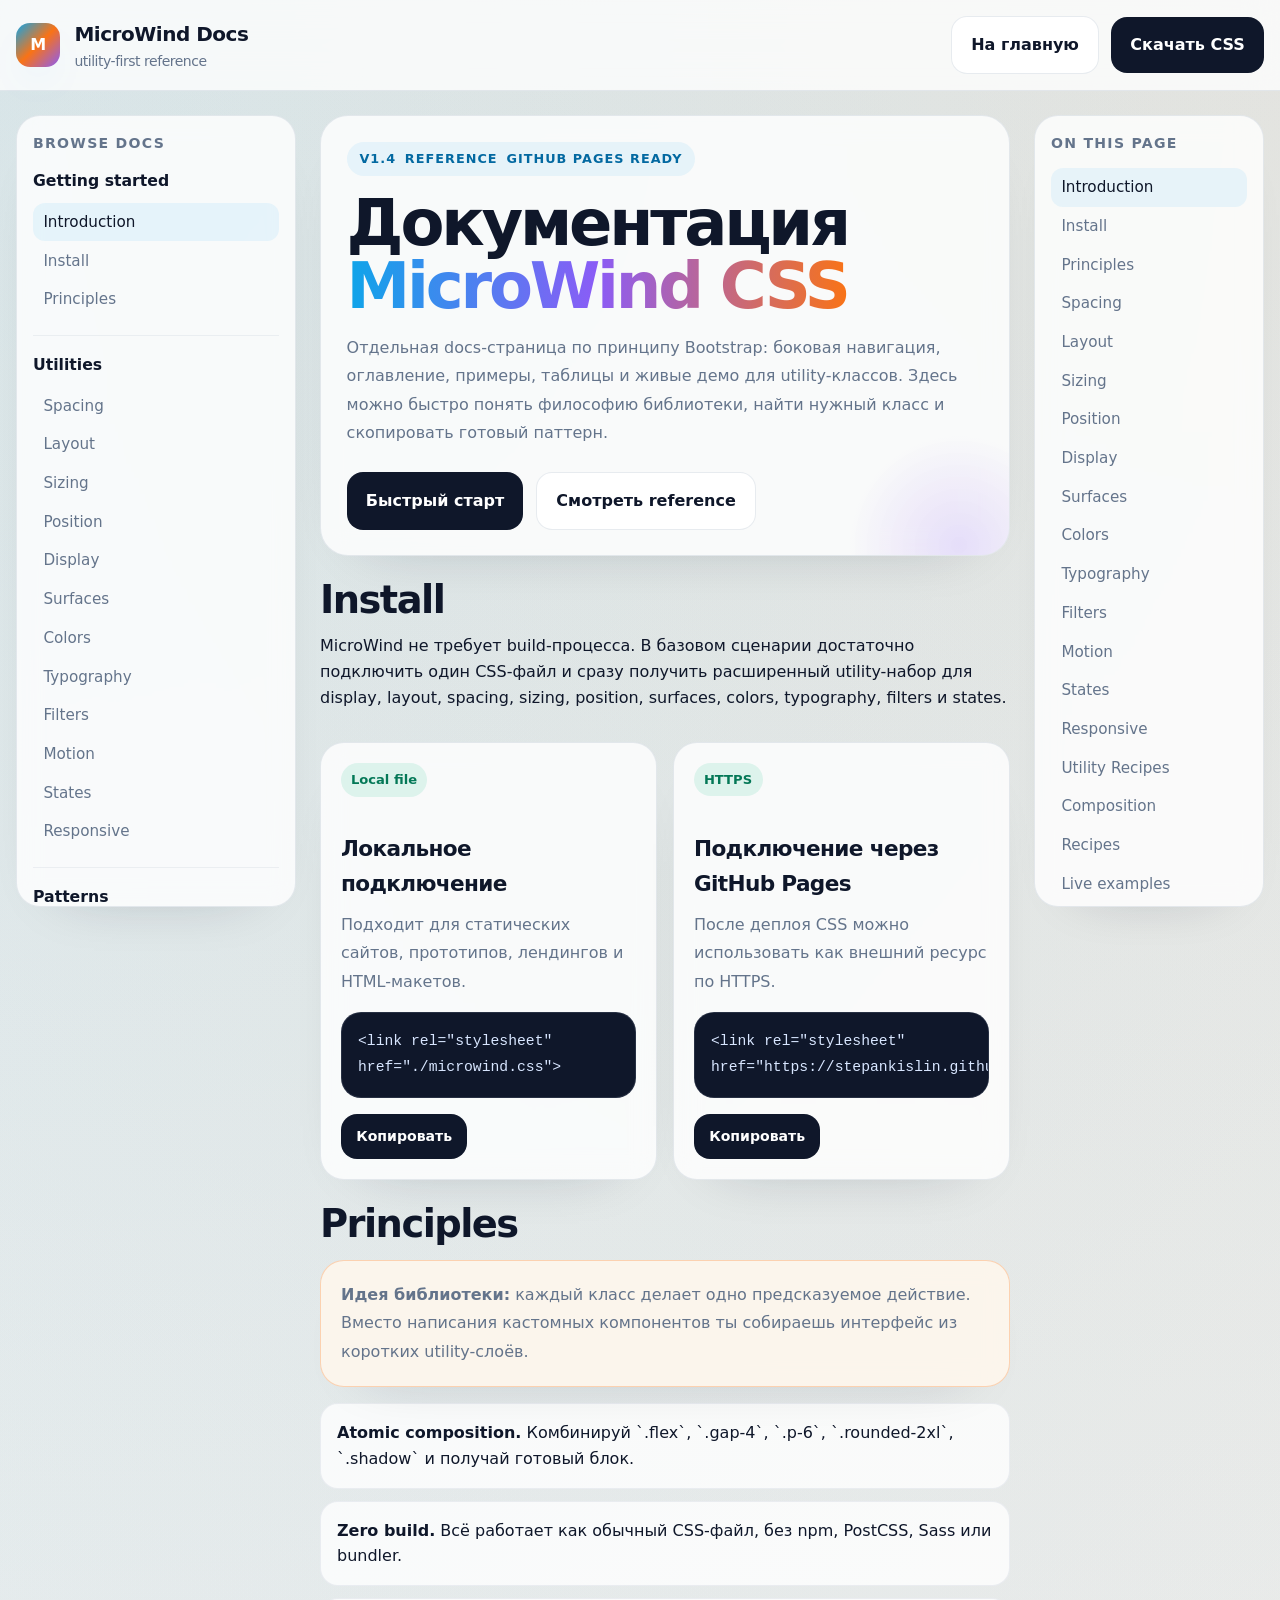
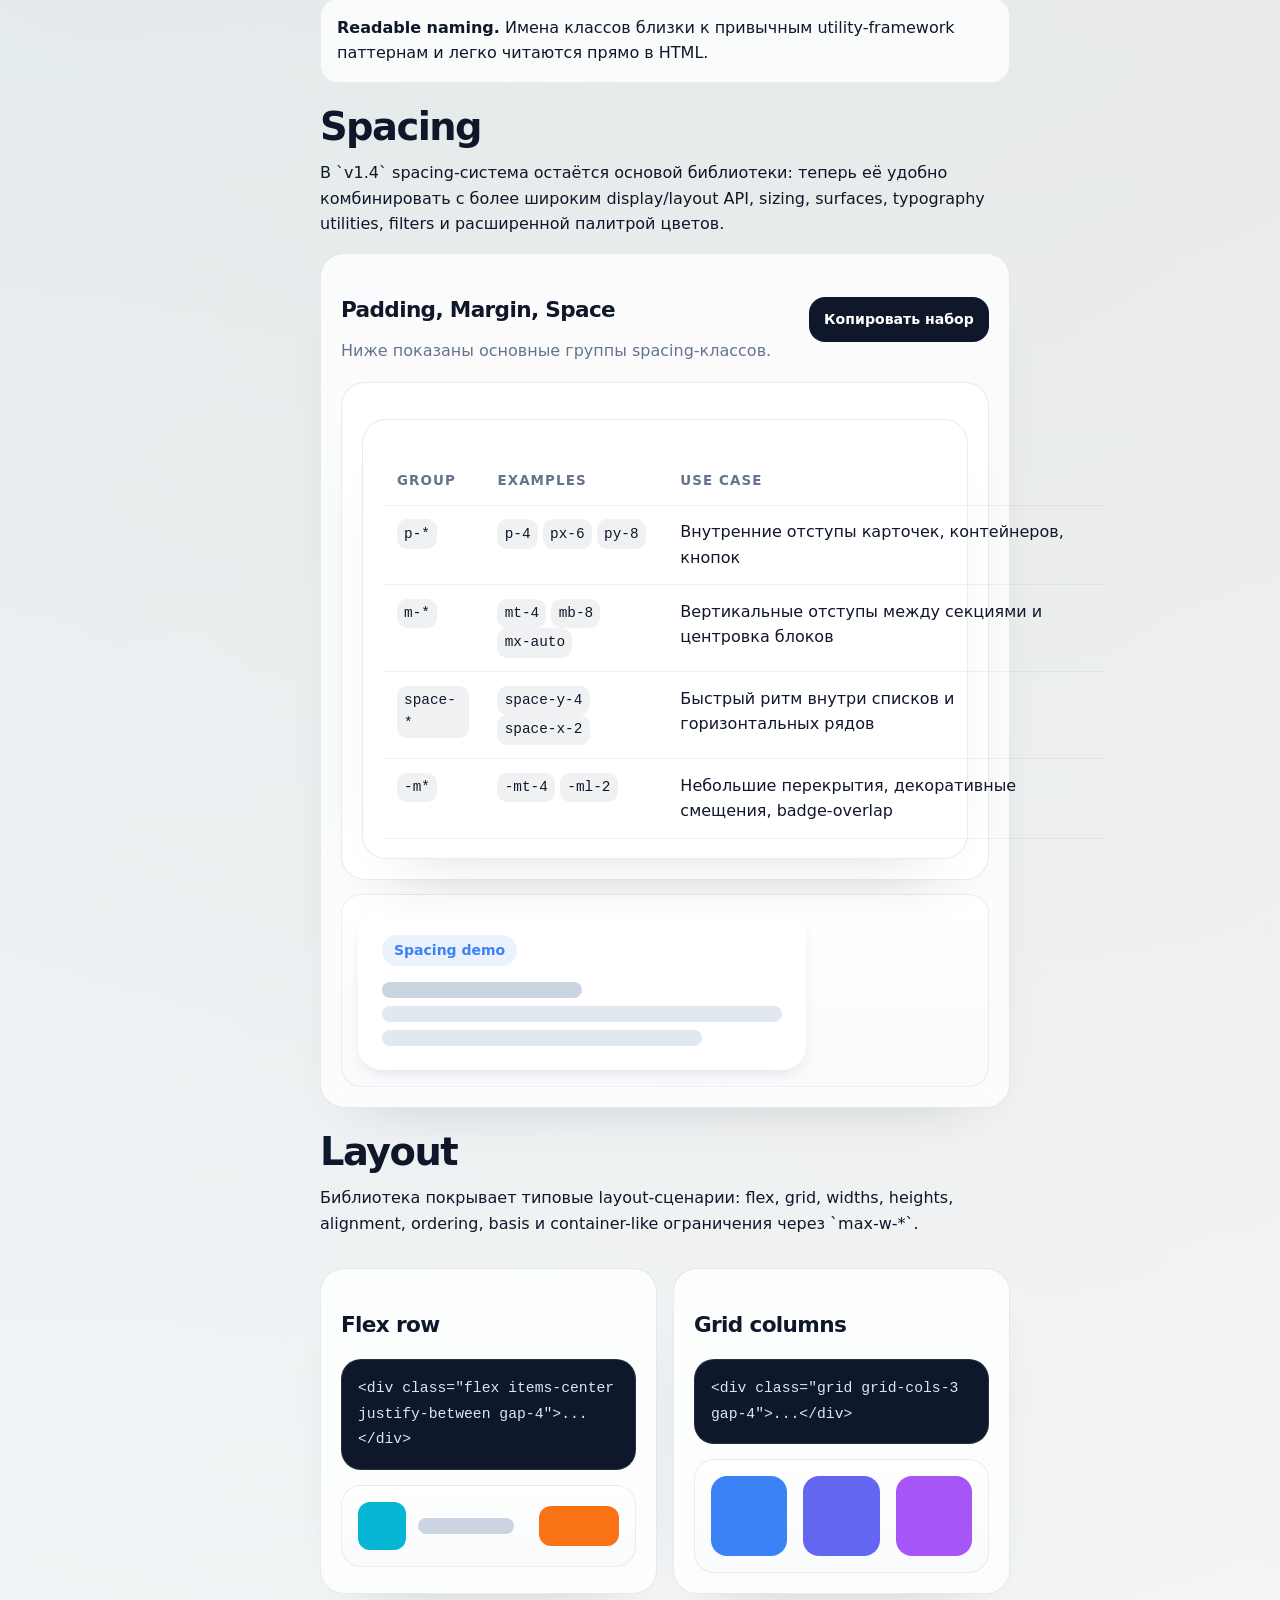
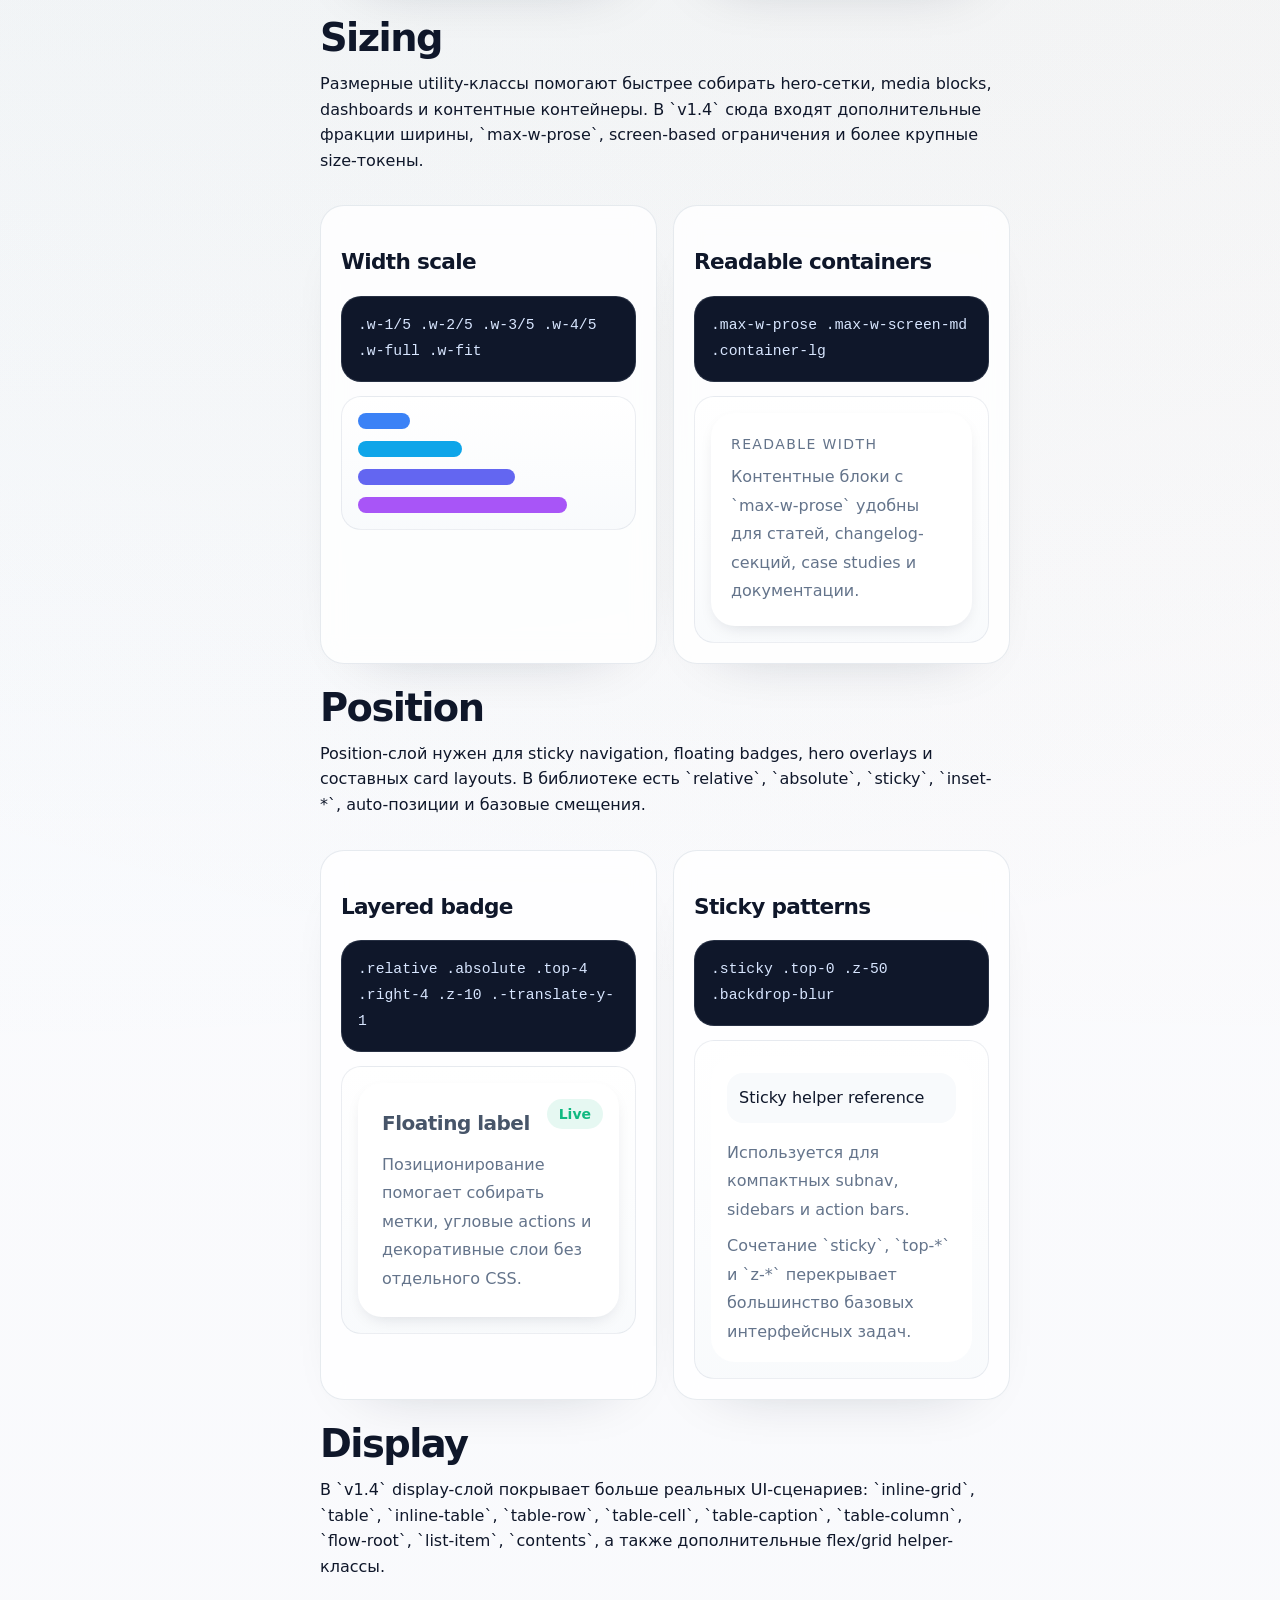
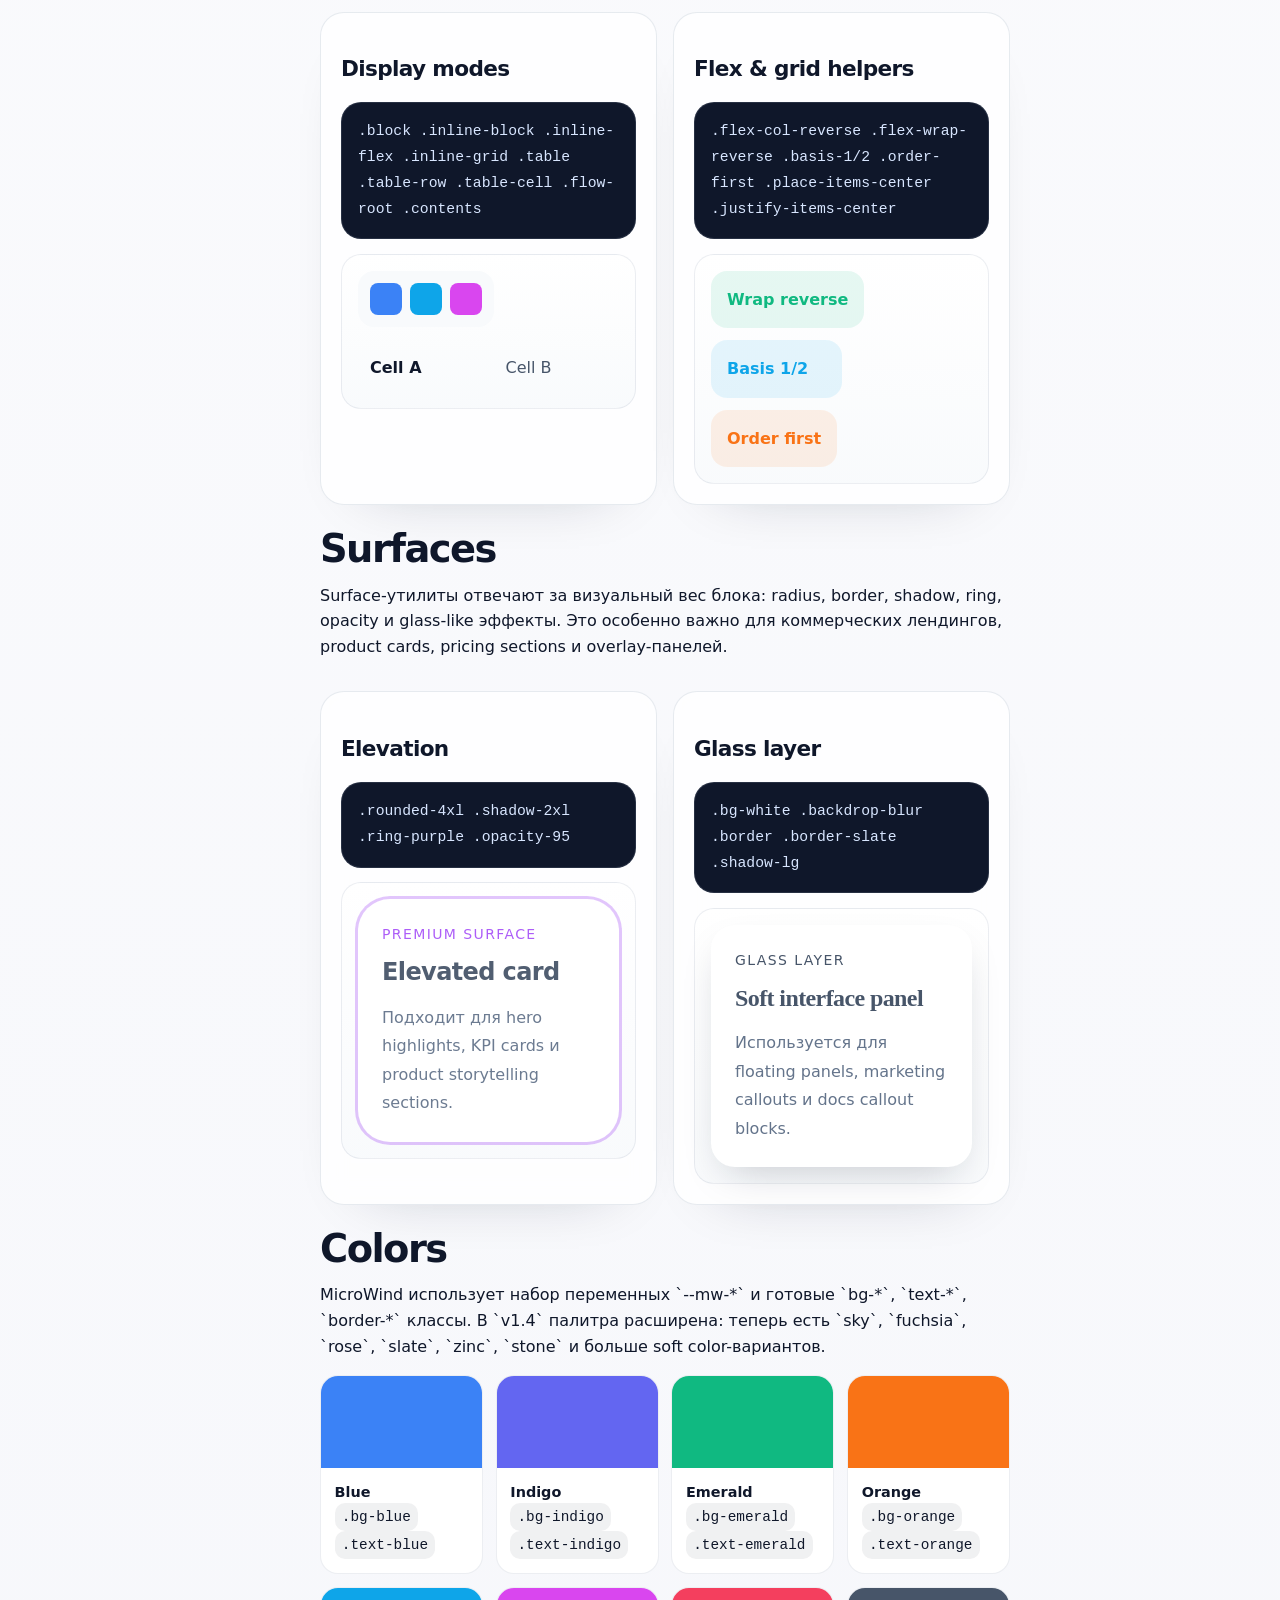
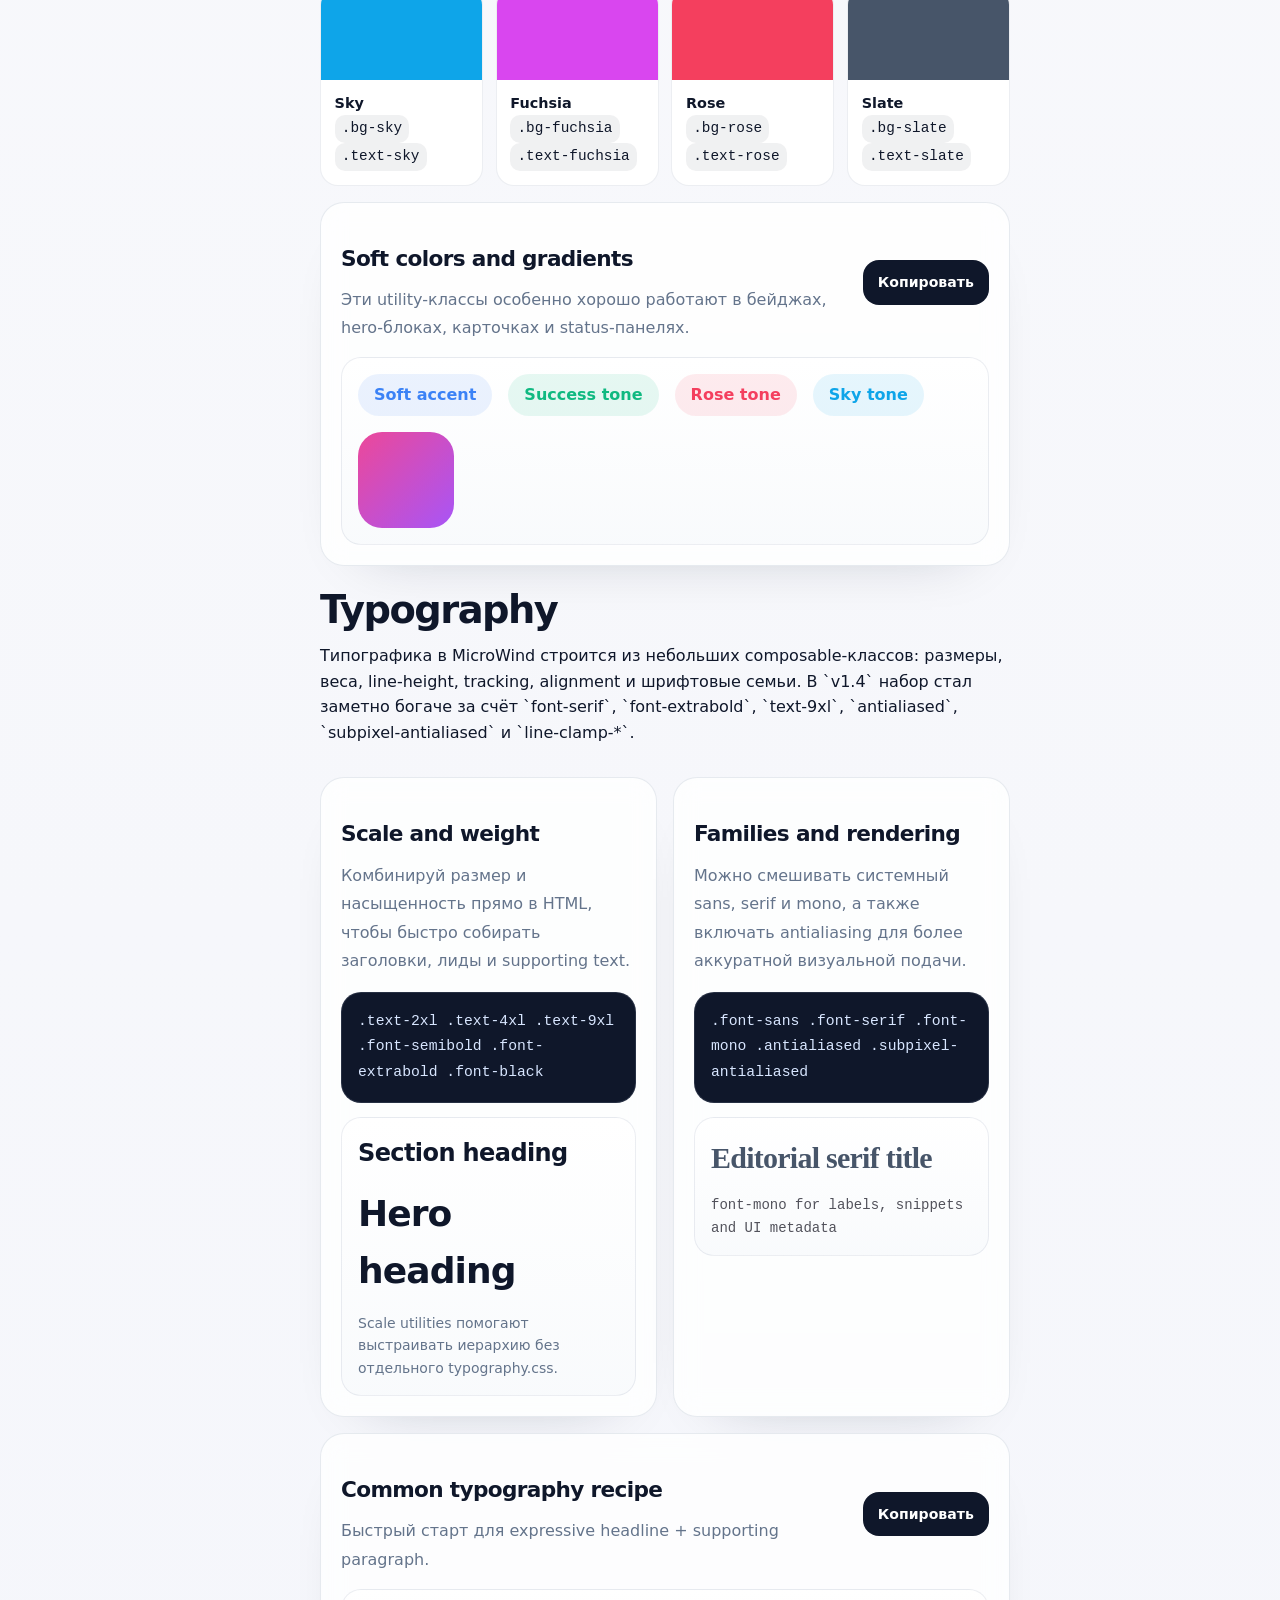
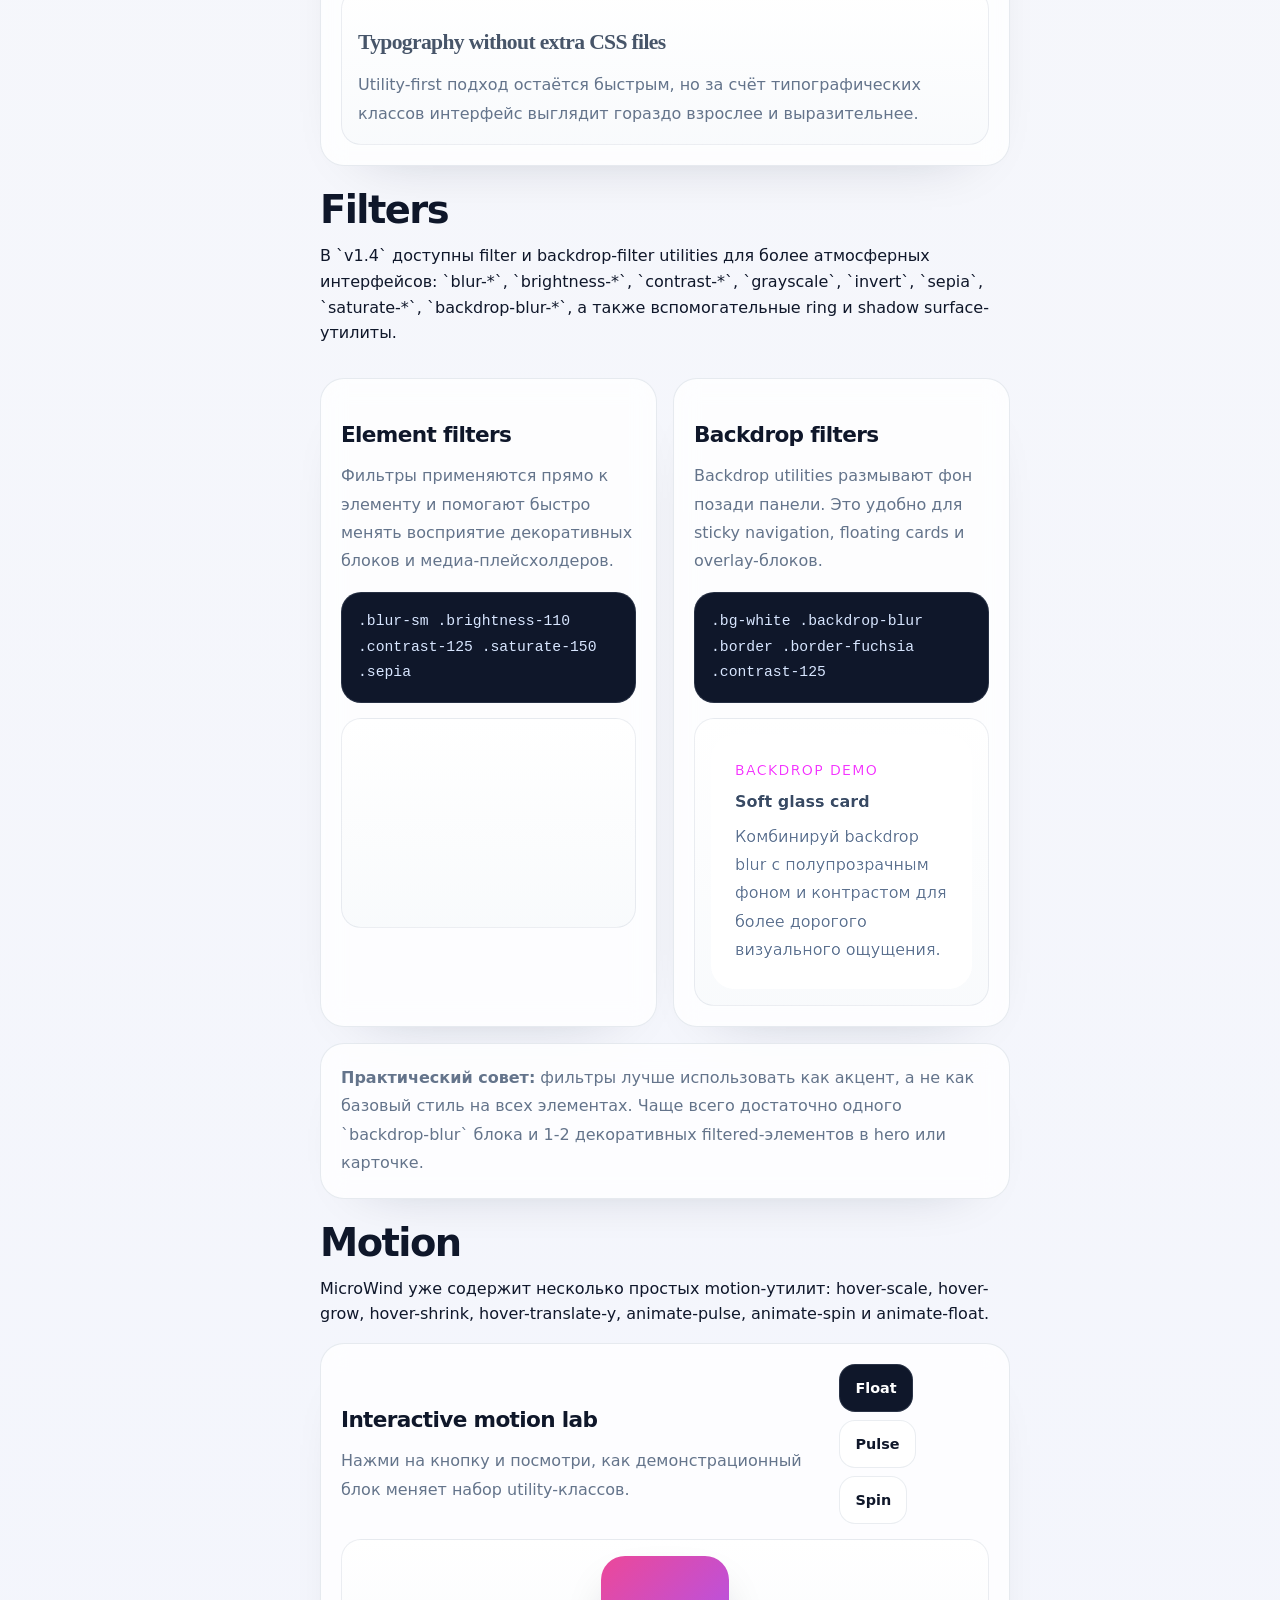
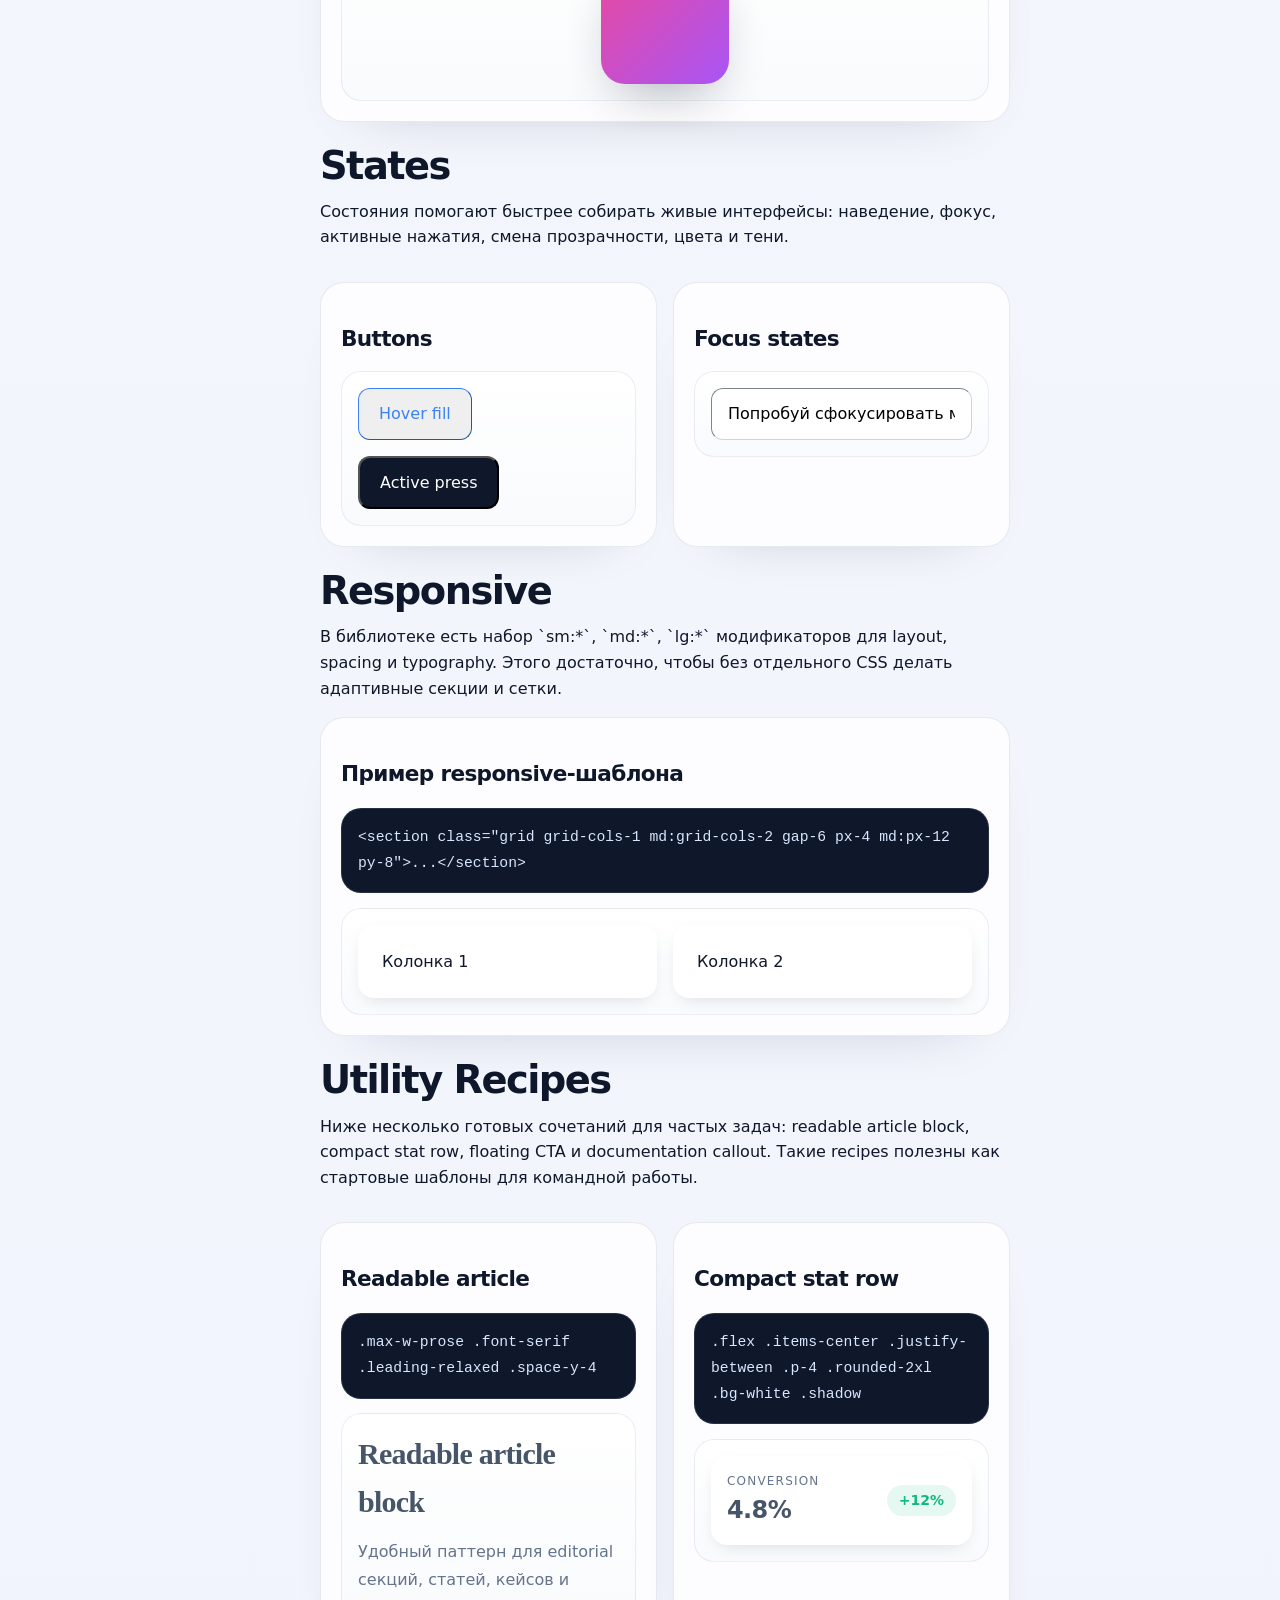
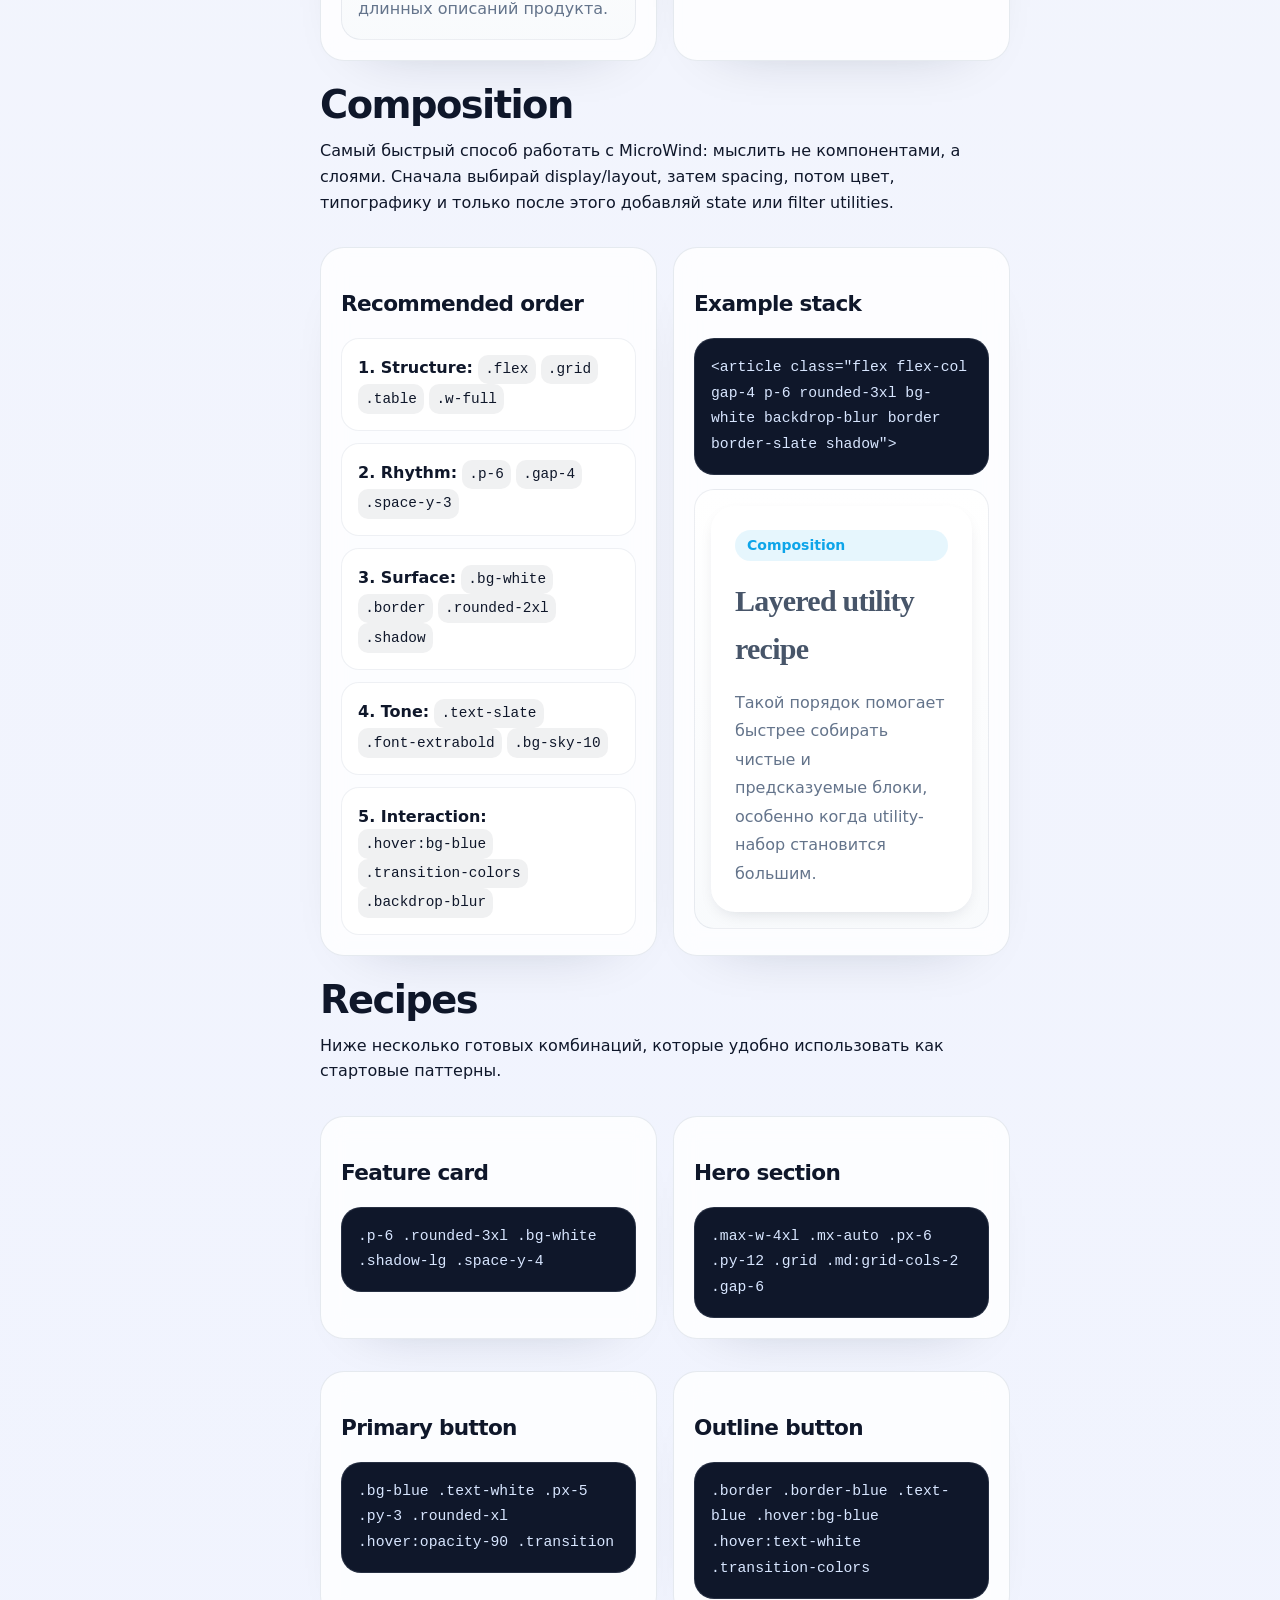
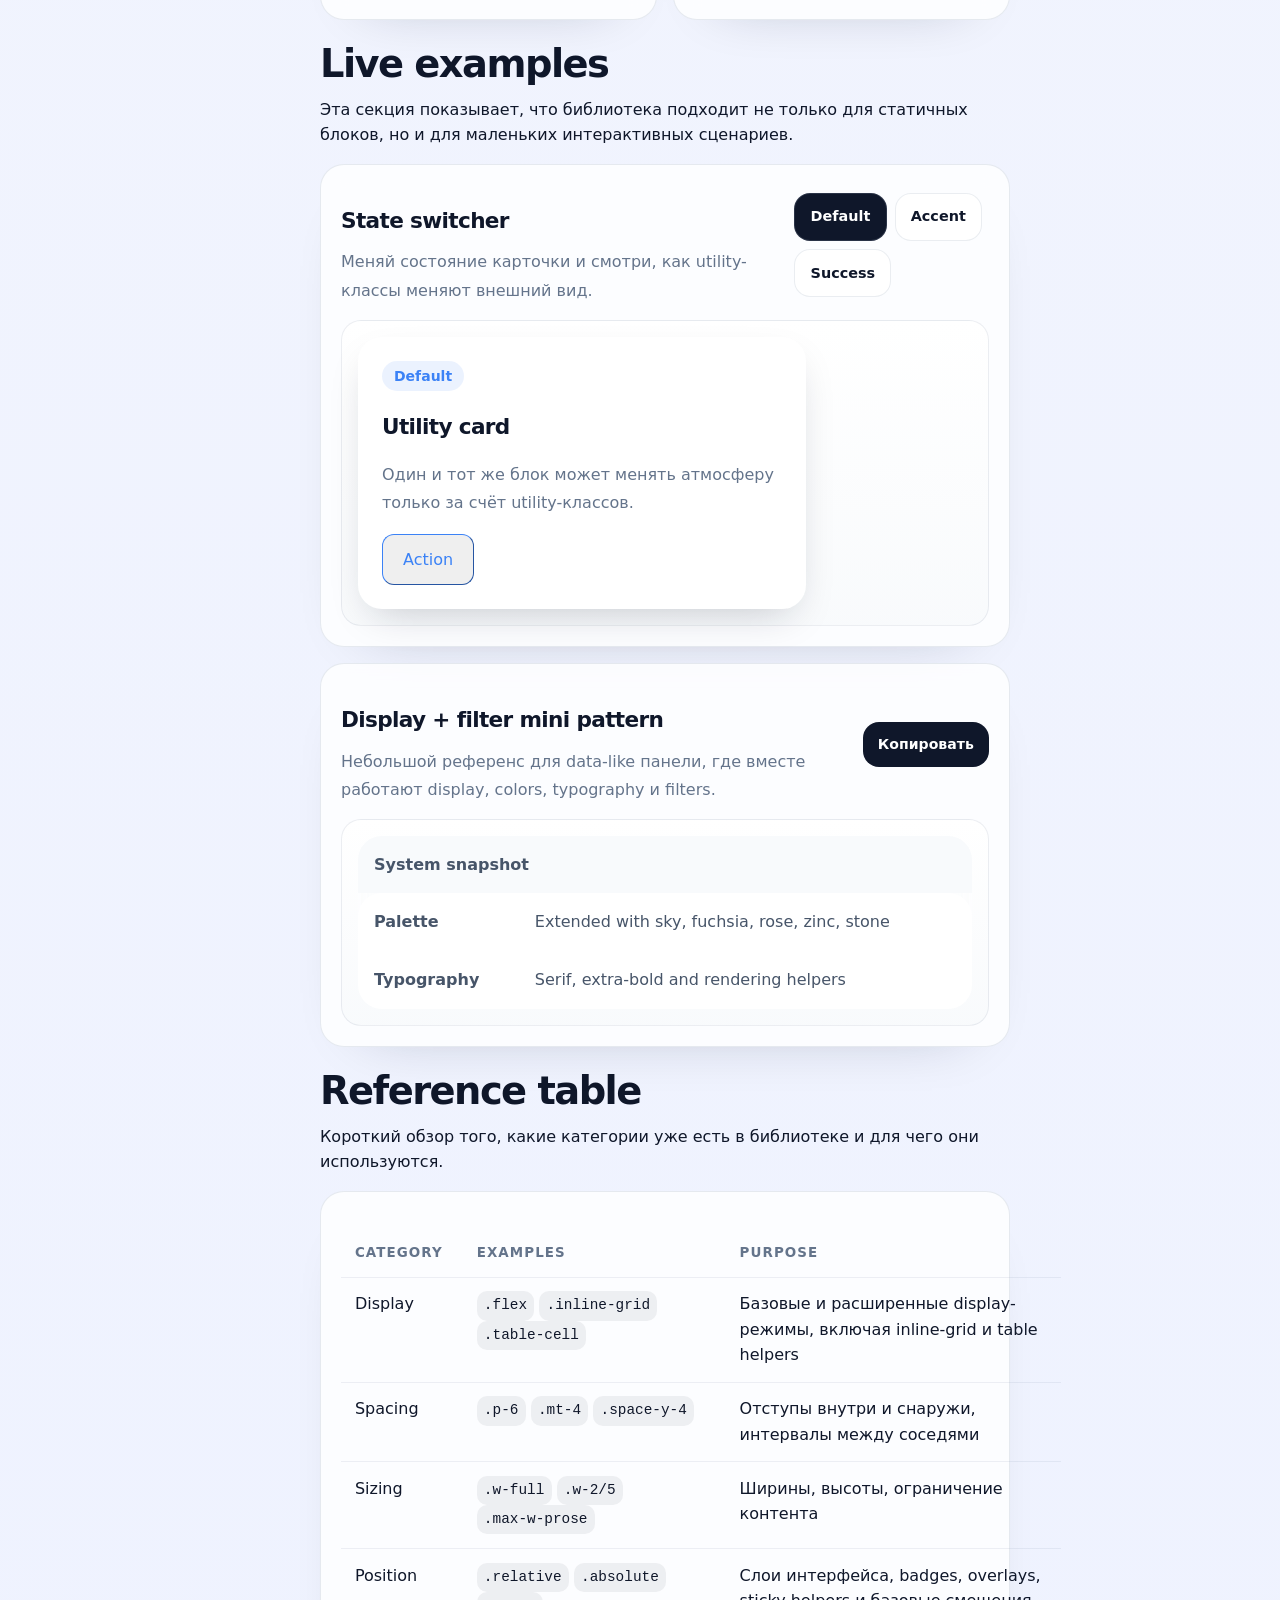
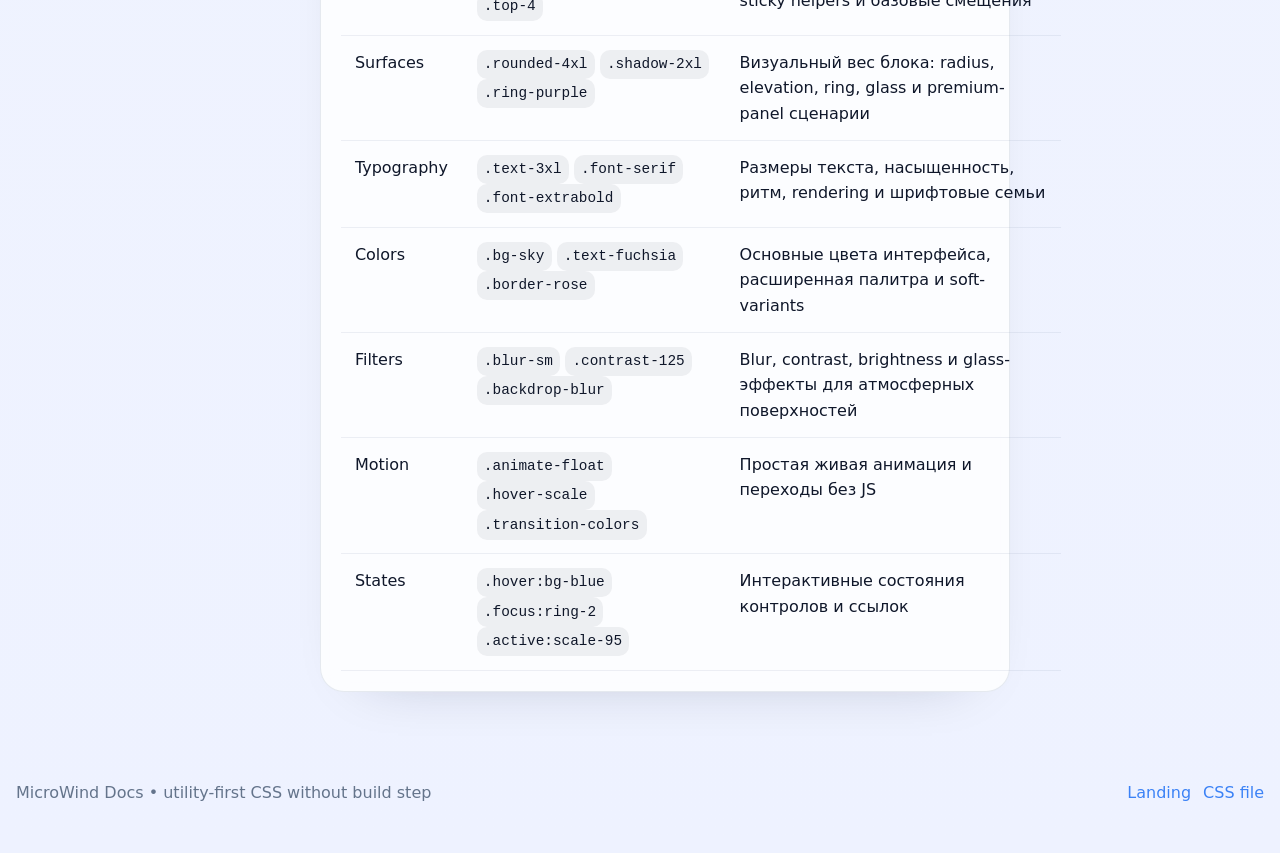
==== commit 80dca5ad: "v1.4.0 - new sizing, filters, surfaces, update responsive and motion" ====
--- a/docs.html
+++ b/docs.html
@@ -19,7 +19,7 @@
   <meta property="og:locale" content="ru_RU">
 
   <title>MicroWind Docs — Utility-first документация</title>
-  <meta name="description" content="Документация MicroWind CSS: установка, display, spacing, layout, colors, typography, filters, states, responsive utilities и готовые паттерны.">
+  <meta name="description" content="Документация MicroWind CSS: установка, display, spacing, layout, sizing, position, surfaces, colors, typography, filters, states, responsive utilities и готовые паттерны.">
   <link rel="stylesheet" href="microwind.css">
   <link rel="icon" type="image/png" href="assets/img/logo.png">
   <style>
@@ -504,7 +504,10 @@
           <strong>Utilities</strong>
           <a href="#spacing">Spacing</a>
           <a href="#layout">Layout</a>
+          <a href="#sizing">Sizing</a>
+          <a href="#position">Position</a>
           <a href="#display">Display</a>
+          <a href="#surfaces">Surfaces</a>
           <a href="#colors">Colors</a>
           <a href="#typography">Typography</a>
           <a href="#filters">Filters</a>
@@ -515,6 +518,7 @@
 
         <div class="docs-nav-group">
           <strong>Patterns</strong>
+          <a href="#utilities-recipes">Utility Recipes</a>
           <a href="#composition">Composition</a>
           <a href="#recipes">Recipes</a>
           <a href="#playground-docs">Live examples</a>
@@ -525,8 +529,8 @@
       <main class="docs-main">
         <section class="docs-hero" id="introduction">
           <div class="docs-kicker">
-            <span>v1.3</span>
-            <span>docs portal</span>
+            <span>v1.4</span>
+            <span>reference</span>
             <span>github pages ready</span>
           </div>
           <h1>Документация <span>MicroWind CSS</span></h1>
@@ -542,7 +546,7 @@
 
         <section class="docs-section" id="install">
           <h2>Install</h2>
-          <p>MicroWind не требует build-процесса. В базовом сценарии достаточно подключить один CSS-файл и сразу получить расширенный utility-набор для display, layout, spacing, colors, typography, filters и states.</p>
+          <p>MicroWind не требует build-процесса. В базовом сценарии достаточно подключить один CSS-файл и сразу получить расширенный utility-набор для display, layout, spacing, sizing, position, surfaces, colors, typography, filters и states.</p>
 
           <div class="docs-grid">
             <article class="docs-card">
@@ -578,7 +582,7 @@
 
         <section class="docs-section" id="spacing">
           <h2>Spacing</h2>
-          <p>В `v1.3` spacing-система остаётся основой библиотеки: теперь её удобно комбинировать с более широким display/layout API, typography utilities, filters и расширенной палитрой цветов.</p>
+          <p>В `v1.4` spacing-система остаётся основой библиотеки: теперь её удобно комбинировать с более широким display/layout API, sizing, surfaces, typography utilities, filters и расширенной палитрой цветов.</p>
 
           <div class="docs-demo">
             <div class="docs-demo-header">
@@ -671,9 +675,71 @@
           </div>
         </section>
 
+        <section class="docs-section" id="sizing">
+          <h2>Sizing</h2>
+          <p>Размерные utility-классы помогают быстрее собирать hero-сетки, media blocks, dashboards и контентные контейнеры. В `v1.4` сюда входят дополнительные фракции ширины, `max-w-prose`, screen-based ограничения и более крупные size-токены.</p>
+
+          <div class="docs-grid">
+            <article class="docs-card">
+              <h3>Width scale</h3>
+              <div class="code-block mt-4">.w-1/5 .w-2/5 .w-3/5 .w-4/5 .w-full .w-fit</div>
+              <div class="docs-demo-stage space-y-3">
+                <div class="h-4 w-1/5 rounded-full bg-blue"></div>
+                <div class="h-4 w-2/5 rounded-full bg-sky"></div>
+                <div class="h-4 w-3/5 rounded-full bg-indigo"></div>
+                <div class="h-4 w-4/5 rounded-full bg-purple"></div>
+              </div>
+            </article>
+
+            <article class="docs-card">
+              <h3>Readable containers</h3>
+              <div class="code-block mt-4">.max-w-prose .max-w-screen-md .container-lg</div>
+              <div class="docs-demo-stage">
+                <div class="max-w-prose p-5 rounded-3xl bg-white shadow">
+                  <div class="text-sm uppercase tracking-widest text-gray-500 mb-2">Readable width</div>
+                  <p class="text-gray-600">Контентные блоки с `max-w-prose` удобны для статей, changelog-секций, case studies и документации.</p>
+                </div>
+              </div>
+            </article>
+          </div>
+        </section>
+
+        <section class="docs-section" id="position">
+          <h2>Position</h2>
+          <p>Position-слой нужен для sticky navigation, floating badges, hero overlays и составных card layouts. В библиотеке есть `relative`, `absolute`, `sticky`, `inset-*`, auto-позиции и базовые смещения.</p>
+
+          <div class="docs-grid">
+            <article class="docs-card">
+              <h3>Layered badge</h3>
+              <div class="code-block mt-4">.relative .absolute .top-4 .right-4 .z-10 .-translate-y-1</div>
+              <div class="docs-demo-stage">
+                <div class="relative p-6 rounded-3xl bg-white shadow max-w-sm">
+                  <div class="absolute top-4 right-4 z-10 bg-emerald-10 text-emerald px-3 py-1 rounded-full text-sm font-semibold">Live</div>
+                  <div class="font-extrabold text-slate text-xl tracking-tight">Floating label</div>
+                  <p class="mt-3 text-gray-600">Позиционирование помогает собирать метки, угловые actions и декоративные слои без отдельного CSS.</p>
+                </div>
+              </div>
+            </article>
+
+            <article class="docs-card">
+              <h3>Sticky patterns</h3>
+              <div class="code-block mt-4">.sticky .top-0 .z-50 .backdrop-blur</div>
+              <div class="docs-demo-stage">
+                <div class="p-4 rounded-3xl bg-white border border-gray-200">
+                  <div class="sticky top-0 z-10 p-3 rounded-2xl bg-gray-50 border border-gray-200 backdrop-blur">Sticky helper reference</div>
+                  <div class="mt-4 space-y-2 text-gray-600">
+                    <p>Используется для компактных subnav, sidebars и action bars.</p>
+                    <p>Сочетание `sticky`, `top-*` и `z-*` перекрывает большинство базовых интерфейсных задач.</p>
+                  </div>
+                </div>
+              </div>
+            </article>
+          </div>
+        </section>
+
         <section class="docs-section" id="display">
           <h2>Display</h2>
-          <p>В `v1.3` добавлено больше display-режимов для реальных UI-сценариев: `inline-grid`, `table`, `inline-table`, `table-row`, `table-cell`, `table-caption`, `flow-root`, `list-item`, `contents`, а также дополнительные flex/grid helper-классы.</p>
+          <p>В `v1.4` display-слой покрывает больше реальных UI-сценариев: `inline-grid`, `table`, `inline-table`, `table-row`, `table-cell`, `table-caption`, `table-column`, `flow-root`, `list-item`, `contents`, а также дополнительные flex/grid helper-классы.</p>
 
           <div class="docs-grid">
             <article class="docs-card">
@@ -708,9 +774,40 @@
           </div>
         </section>
 
+        <section class="docs-section" id="surfaces">
+          <h2>Surfaces</h2>
+          <p>Surface-утилиты отвечают за визуальный вес блока: radius, border, shadow, ring, opacity и glass-like эффекты. Это особенно важно для коммерческих лендингов, product cards, pricing sections и overlay-панелей.</p>
+
+          <div class="docs-grid">
+            <article class="docs-card">
+              <h3>Elevation</h3>
+              <div class="code-block mt-4">.rounded-4xl .shadow-2xl .ring-purple .opacity-95</div>
+              <div class="docs-demo-stage">
+                <div class="p-6 rounded-4xl bg-white shadow-2xl ring-purple opacity-95 max-w-sm">
+                  <div class="text-sm uppercase tracking-widest text-purple mb-2">Premium surface</div>
+                  <div class="font-extrabold text-slate tracking-tight text-2xl">Elevated card</div>
+                  <p class="mt-3 text-gray-600">Подходит для hero highlights, KPI cards и product storytelling sections.</p>
+                </div>
+              </div>
+            </article>
+
+            <article class="docs-card">
+              <h3>Glass layer</h3>
+              <div class="code-block mt-4">.bg-white .backdrop-blur .border .border-slate .shadow-lg</div>
+              <div class="docs-demo-stage">
+                <div class="p-6 rounded-3xl bg-white backdrop-blur border border-slate shadow-lg">
+                  <div class="text-sm uppercase tracking-widest text-slate mb-2">Glass layer</div>
+                  <div class="font-serif font-extrabold text-2xl tracking-tight text-slate">Soft interface panel</div>
+                  <p class="mt-3 text-gray-600">Используется для floating panels, marketing callouts и docs callout blocks.</p>
+                </div>
+              </div>
+            </article>
+          </div>
+        </section>
+
         <section class="docs-section" id="colors">
           <h2>Colors</h2>
-          <p>MicroWind использует набор переменных `--mw-*` и готовые `bg-*`, `text-*`, `border-*` классы. В `v1.3` палитра расширена: теперь есть `sky`, `fuchsia`, `rose`, `slate`, `zinc`, `stone` и больше soft color-вариантов.</p>
+          <p>MicroWind использует набор переменных `--mw-*` и готовые `bg-*`, `text-*`, `border-*` классы. В `v1.4` палитра расширена: теперь есть `sky`, `fuchsia`, `rose`, `slate`, `zinc`, `stone` и больше soft color-вариантов.</p>
 
           <div class="swatch-grid">
             <article class="swatch">
@@ -767,7 +864,7 @@
 
         <section class="docs-section" id="typography">
           <h2>Typography</h2>
-          <p>Типографика в MicroWind строится из небольших composable-классов: размеры, веса, line-height, tracking, alignment и шрифтовые семьи. В `v1.3` набор стал заметно богаче за счёт `font-serif`, `font-extrabold`, `text-9xl`, `antialiased` и `subpixel-antialiased`.</p>
+          <p>Типографика в MicroWind строится из небольших composable-классов: размеры, веса, line-height, tracking, alignment и шрифтовые семьи. В `v1.4` набор стал заметно богаче за счёт `font-serif`, `font-extrabold`, `text-9xl`, `antialiased`, `subpixel-antialiased` и `line-clamp-*`.</p>
 
           <div class="docs-grid">
             <article class="docs-card">
@@ -811,7 +908,7 @@
 
         <section class="docs-section" id="filters">
           <h2>Filters</h2>
-          <p>В `v1.3` появились filter и backdrop-filter utilities для более атмосферных интерфейсов: `blur-*`, `brightness-*`, `contrast-*`, `grayscale`, `invert`, `sepia`, `saturate-*`, `backdrop-blur-*`. Эти классы особенно полезны для hero-оверлеев, glassmorphism-панелей и визуальных акцентов.</p>
+          <p>В `v1.4` доступны filter и backdrop-filter utilities для более атмосферных интерфейсов: `blur-*`, `brightness-*`, `contrast-*`, `grayscale`, `invert`, `sepia`, `saturate-*`, `backdrop-blur-*`, а также вспомогательные ring и shadow surface-утилиты.</p>
 
           <div class="docs-grid">
             <article class="docs-card">
@@ -901,6 +998,38 @@
                 <div class="p-6 rounded-2xl bg-white shadow">Колонка 2</div>
               </div>
             </div>
+          </div>
+        </section>
+
+        <section class="docs-section" id="utilities-recipes">
+          <h2>Utility Recipes</h2>
+          <p>Ниже несколько готовых сочетаний для частых задач: readable article block, compact stat row, floating CTA и documentation callout. Такие recipes полезны как стартовые шаблоны для командной работы.</p>
+
+          <div class="docs-grid">
+            <article class="docs-card">
+              <h3>Readable article</h3>
+              <div class="code-block mt-4">.max-w-prose .font-serif .leading-relaxed .space-y-4</div>
+              <div class="docs-demo-stage">
+                <div class="max-w-prose space-y-3">
+                  <div class="font-serif font-extrabold text-3xl tracking-tight text-slate">Readable article block</div>
+                  <p class="text-gray-600 leading-relaxed">Удобный паттерн для editorial секций, статей, кейсов и длинных описаний продукта.</p>
+                </div>
+              </div>
+            </article>
+
+            <article class="docs-card">
+              <h3>Compact stat row</h3>
+              <div class="code-block mt-4">.flex .items-center .justify-between .p-4 .rounded-2xl .bg-white .shadow</div>
+              <div class="docs-demo-stage">
+                <div class="flex items-center justify-between p-4 rounded-2xl bg-white shadow">
+                  <div>
+                    <div class="text-xs uppercase tracking-widest text-gray-500">Conversion</div>
+                    <div class="font-extrabold text-2xl tracking-tight text-slate">4.8%</div>
+                  </div>
+                  <div class="bg-emerald-10 text-emerald px-3 py-1 rounded-full text-sm font-semibold">+12%</div>
+                </div>
+              </div>
+            </article>
           </div>
         </section>
 
@@ -1034,8 +1163,18 @@
                 </tr>
                 <tr>
                   <td>Sizing</td>
-                  <td><span class="token">.w-full</span> <span class="token">.w-1/2</span> <span class="token">.max-w-4xl</span></td>
+                  <td><span class="token">.w-full</span> <span class="token">.w-2/5</span> <span class="token">.max-w-prose</span></td>
                   <td>Ширины, высоты, ограничение контента</td>
+                </tr>
+                <tr>
+                  <td>Position</td>
+                  <td><span class="token">.relative</span> <span class="token">.absolute</span> <span class="token">.top-4</span></td>
+                  <td>Слои интерфейса, badges, overlays, sticky helpers и базовые смещения</td>
+                </tr>
+                <tr>
+                  <td>Surfaces</td>
+                  <td><span class="token">.rounded-4xl</span> <span class="token">.shadow-2xl</span> <span class="token">.ring-purple</span></td>
+                  <td>Визуальный вес блока: radius, elevation, ring, glass и premium-panel сценарии</td>
                 </tr>
                 <tr>
                   <td>Typography</td>
@@ -1075,13 +1214,17 @@
         <a href="#principles">Principles</a>
         <a href="#spacing">Spacing</a>
         <a href="#layout">Layout</a>
+        <a href="#sizing">Sizing</a>
+        <a href="#position">Position</a>
         <a href="#display">Display</a>
+        <a href="#surfaces">Surfaces</a>
         <a href="#colors">Colors</a>
         <a href="#typography">Typography</a>
         <a href="#filters">Filters</a>
         <a href="#motion">Motion</a>
         <a href="#states">States</a>
         <a href="#responsive">Responsive</a>
+        <a href="#utilities-recipes">Utility Recipes</a>
         <a href="#composition">Composition</a>
         <a href="#recipes">Recipes</a>
         <a href="#playground-docs">Live examples</a>
@@ -1109,7 +1252,7 @@
     const stateBadge = document.getElementById("state-badge");
     const stateButton = document.getElementById("state-button");
     const sidebarLinks = document.querySelectorAll(".docs-sidebar a, .docs-toc a");
-    const sectionIds = ["introduction", "install", "principles", "spacing", "layout", "display", "colors", "typography", "filters", "motion", "states", "responsive", "composition", "recipes", "playground-docs", "reference"];
+    const sectionIds = ["introduction", "install", "principles", "spacing", "layout", "sizing", "position", "display", "surfaces", "colors", "typography", "filters", "motion", "states", "responsive", "utilities-recipes", "composition", "recipes", "playground-docs", "reference"];
 
     function resolveCssUrl() {
       const { protocol, host, pathname } = window.location;
--- a/microwind.css
+++ b/microwind.css
@@ -1,4 +1,4 @@
-/* === MICRO WIND CSS v1.3 === */
+/* === MICRO WIND CSS v1.4 === */
 :root {
     --mw-s-0: 0px;
     --mw-s-1: 0.25rem;
@@ -78,7 +78,7 @@
 .block { display: block; } .inline-block { display: inline-block; } .inline { display: inline; } .list-item { display: list-item; }
 .flex { display: flex; } .inline-flex { display: inline-flex; } .grid { display: grid; } .inline-grid { display: inline-grid; }
 .hidden { display: none; } .contents { display: contents; } .flow-root { display: flow-root; }
-.table { display: table; } .inline-table { display: inline-table; } .table-row { display: table-row; } .table-cell { display: table-cell; } .table-caption { display: table-caption; }
+.table { display: table; } .inline-table { display: inline-table; } .table-row { display: table-row; } .table-cell { display: table-cell; } .table-caption { display: table-caption; } .table-column { display: table-column; } .table-column-group { display: table-column-group; }
 .flex-row { flex-direction: row; } .flex-col { flex-direction: column; } .flex-row-reverse { flex-direction: row-reverse; } .flex-col-reverse { flex-direction: column-reverse; }
 .flex-wrap { flex-wrap: wrap; } .flex-nowrap { flex-wrap: nowrap; } .flex-wrap-reverse { flex-wrap: wrap-reverse; }
 .flex-1 { flex: 1 1 0%; } .flex-auto { flex: 1 1 auto; } .flex-initial { flex: 0 1 auto; } .flex-none { flex: none; }
@@ -105,17 +105,20 @@
 
 /* Position */
 .static { position: static; } .relative { position: relative; } .absolute { position: absolute; } .fixed { position: fixed; } .sticky { position: sticky; }
+.inset-auto { inset: auto; } .inset-x-auto { left: auto; right: auto; } .inset-y-auto { top: auto; bottom: auto; }
 .top-0 { top: 0; } .top-1 { top: var(--mw-s-1); } .top-2 { top: var(--mw-s-2); } .top-4 { top: var(--mw-s-4); } .top-8 { top: var(--mw-s-8); }
 .right-0 { right: 0; } .right-1 { right: var(--mw-s-1); } .right-2 { right: var(--mw-s-2); } .right-4 { right: var(--mw-s-4); } .right-8 { right: var(--mw-s-8); }
 .bottom-0 { bottom: 0; } .bottom-1 { bottom: var(--mw-s-1); } .bottom-2 { bottom: var(--mw-s-2); } .bottom-4 { bottom: var(--mw-s-4); } .bottom-8 { bottom: var(--mw-s-8); }
 .left-0 { left: 0; } .left-1 { left: var(--mw-s-1); } .left-2 { left: var(--mw-s-2); } .left-4 { left: var(--mw-s-4); } .left-8 { left: var(--mw-s-8); }
 .inset-0 { inset: 0; } .inset-x-0 { left: 0; right: 0; } .inset-y-0 { top: 0; bottom: 0; }
+.top-auto { top: auto; } .right-auto { right: auto; } .bottom-auto { bottom: auto; } .left-auto { left: auto; }
 .-top-1 { top: calc(var(--mw-s-1) * -1); } .-top-2 { top: calc(var(--mw-s-2) * -1); } .-top-4 { top: calc(var(--mw-s-4) * -1); }
+.container-sm { width: min(100%, 40rem); margin-left: auto; margin-right: auto; } .container-md { width: min(100%, 48rem); margin-left: auto; margin-right: auto; } .container-lg { width: min(100%, 64rem); margin-left: auto; margin-right: auto; } .container-xl { width: min(100%, 72rem); margin-left: auto; margin-right: auto; }
 .z-0 { z-index: 0; } .z-10 { z-index: 10; } .z-20 { z-index: 20; } .z-30 { z-index: 30; } .z-40 { z-index: 40; } .z-50 { z-index: 50; } .z-auto { z-index: auto; }
 .isolate { isolation: isolate; }
 
 /* Spacing */
-.p-0 { padding: var(--mw-s-0); } .p-1 { padding: var(--mw-s-1); } .p-2 { padding: var(--mw-s-2); } .p-3 { padding: var(--mw-s-3); } .p-4 { padding: var(--mw-s-4); } .p-5 { padding: var(--mw-s-5); } .p-6 { padding: var(--mw-s-6); } .p-7 { padding: var(--mw-s-7); } .p-8 { padding: var(--mw-s-8); } .p-10 { padding: var(--mw-s-10); } .p-12 { padding: var(--mw-s-12); } .p-16 { padding: var(--mw-s-16); } .p-20 { padding: var(--mw-s-20); } .p-24 { padding: var(--mw-s-24); }
+.p-0 { padding: var(--mw-s-0); } .p-1 { padding: var(--mw-s-1); } .p-2 { padding: var(--mw-s-2); } .p-3 { padding: var(--mw-s-3); } .p-4 { padding: var(--mw-s-4); } .p-5 { padding: var(--mw-s-5); } .p-6 { padding: var(--mw-s-6); } .p-7 { padding: var(--mw-s-7); } .p-8 { padding: var(--mw-s-8); } .p-9 { padding: var(--mw-s-9); } .p-10 { padding: var(--mw-s-10); } .p-12 { padding: var(--mw-s-12); } .p-14 { padding: var(--mw-s-14); } .p-16 { padding: var(--mw-s-16); } .p-18 { padding: var(--mw-s-18); } .p-20 { padding: var(--mw-s-20); } .p-24 { padding: var(--mw-s-24); }
 .px-0 { padding-left: var(--mw-s-0); padding-right: var(--mw-s-0); } .px-1 { padding-left: var(--mw-s-1); padding-right: var(--mw-s-1); } .px-2 { padding-left: var(--mw-s-2); padding-right: var(--mw-s-2); } .px-3 { padding-left: var(--mw-s-3); padding-right: var(--mw-s-3); } .px-4 { padding-left: var(--mw-s-4); padding-right: var(--mw-s-4); } .px-5 { padding-left: var(--mw-s-5); padding-right: var(--mw-s-5); } .px-6 { padding-left: var(--mw-s-6); padding-right: var(--mw-s-6); } .px-8 { padding-left: var(--mw-s-8); padding-right: var(--mw-s-8); } .px-10 { padding-left: var(--mw-s-10); padding-right: var(--mw-s-10); } .px-12 { padding-left: var(--mw-s-12); padding-right: var(--mw-s-12); } .px-16 { padding-left: var(--mw-s-16); padding-right: var(--mw-s-16); }
 .py-0 { padding-top: var(--mw-s-0); padding-bottom: var(--mw-s-0); } .py-1 { padding-top: var(--mw-s-1); padding-bottom: var(--mw-s-1); } .py-2 { padding-top: var(--mw-s-2); padding-bottom: var(--mw-s-2); } .py-3 { padding-top: var(--mw-s-3); padding-bottom: var(--mw-s-3); } .py-4 { padding-top: var(--mw-s-4); padding-bottom: var(--mw-s-4); } .py-5 { padding-top: var(--mw-s-5); padding-bottom: var(--mw-s-5); } .py-6 { padding-top: var(--mw-s-6); padding-bottom: var(--mw-s-6); } .py-8 { padding-top: var(--mw-s-8); padding-bottom: var(--mw-s-8); } .py-10 { padding-top: var(--mw-s-10); padding-bottom: var(--mw-s-10); } .py-12 { padding-top: var(--mw-s-12); padding-bottom: var(--mw-s-12); } .py-16 { padding-top: var(--mw-s-16); padding-bottom: var(--mw-s-16); }
 .pt-0 { padding-top: var(--mw-s-0); } .pt-1 { padding-top: var(--mw-s-1); } .pt-2 { padding-top: var(--mw-s-2); } .pt-3 { padding-top: var(--mw-s-3); } .pt-4 { padding-top: var(--mw-s-4); } .pt-5 { padding-top: var(--mw-s-5); } .pt-6 { padding-top: var(--mw-s-6); } .pt-8 { padding-top: var(--mw-s-8); } .pt-10 { padding-top: var(--mw-s-10); } .pt-12 { padding-top: var(--mw-s-12); }
@@ -123,7 +126,7 @@
 .pl-0 { padding-left: var(--mw-s-0); } .pl-1 { padding-left: var(--mw-s-1); } .pl-2 { padding-left: var(--mw-s-2); } .pl-3 { padding-left: var(--mw-s-3); } .pl-4 { padding-left: var(--mw-s-4); } .pl-5 { padding-left: var(--mw-s-5); } .pl-6 { padding-left: var(--mw-s-6); } .pl-8 { padding-left: var(--mw-s-8); }
 .pr-0 { padding-right: var(--mw-s-0); } .pr-1 { padding-right: var(--mw-s-1); } .pr-2 { padding-right: var(--mw-s-2); } .pr-3 { padding-right: var(--mw-s-3); } .pr-4 { padding-right: var(--mw-s-4); } .pr-5 { padding-right: var(--mw-s-5); } .pr-6 { padding-right: var(--mw-s-6); } .pr-8 { padding-right: var(--mw-s-8); }
 .m-0 { margin: var(--mw-s-0); } .m-1 { margin: var(--mw-s-1); } .m-2 { margin: var(--mw-s-2); } .m-3 { margin: var(--mw-s-3); } .m-4 { margin: var(--mw-s-4); } .m-5 { margin: var(--mw-s-5); } .m-6 { margin: var(--mw-s-6); } .m-7 { margin: var(--mw-s-7); } .m-8 { margin: var(--mw-s-8); } .m-10 { margin: var(--mw-s-10); } .m-12 { margin: var(--mw-s-12); } .m-16 { margin: var(--mw-s-16); } .m-20 { margin: var(--mw-s-20); } .m-24 { margin: var(--mw-s-24); } .m-auto { margin: auto; }
-.mx-0 { margin-left: var(--mw-s-0); margin-right: var(--mw-s-0); } .mx-1 { margin-left: var(--mw-s-1); margin-right: var(--mw-s-1); } .mx-2 { margin-left: var(--mw-s-2); margin-right: var(--mw-s-2); } .mx-3 { margin-left: var(--mw-s-3); margin-right: var(--mw-s-3); } .mx-4 { margin-left: var(--mw-s-4); margin-right: var(--mw-s-4); } .mx-5 { margin-left: var(--mw-s-5); margin-right: var(--mw-s-5); } .mx-6 { margin-left: var(--mw-s-6); margin-right: var(--mw-s-6); } .mx-8 { margin-left: var(--mw-s-8); margin-right: var(--mw-s-8); } .mx-10 { margin-left: var(--mw-s-10); margin-right: var(--mw-s-10); } .mx-12 { margin-left: var(--mw-s-12); margin-right: var(--mw-s-12); } .mx-auto { margin-left: auto; margin-right: auto; }
+.mx-0 { margin-left: var(--mw-s-0); margin-right: var(--mw-s-0); } .mx-1 { margin-left: var(--mw-s-1); margin-right: var(--mw-s-1); } .mx-2 { margin-left: var(--mw-s-2); margin-right: var(--mw-s-2); } .mx-3 { margin-left: var(--mw-s-3); margin-right: var(--mw-s-3); } .mx-4 { margin-left: var(--mw-s-4); margin-right: var(--mw-s-4); } .mx-5 { margin-left: var(--mw-s-5); margin-right: var(--mw-s-5); } .mx-6 { margin-left: var(--mw-s-6); margin-right: var(--mw-s-6); } .mx-8 { margin-left: var(--mw-s-8); margin-right: var(--mw-s-8); } .mx-10 { margin-left: var(--mw-s-10); margin-right: var(--mw-s-10); } .mx-12 { margin-left: var(--mw-s-12); margin-right: var(--mw-s-12); } .mx-16 { margin-left: var(--mw-s-16); margin-right: var(--mw-s-16); } .mx-auto { margin-left: auto; margin-right: auto; }
 .my-0 { margin-top: var(--mw-s-0); margin-bottom: var(--mw-s-0); } .my-1 { margin-top: var(--mw-s-1); margin-bottom: var(--mw-s-1); } .my-2 { margin-top: var(--mw-s-2); margin-bottom: var(--mw-s-2); } .my-3 { margin-top: var(--mw-s-3); margin-bottom: var(--mw-s-3); } .my-4 { margin-top: var(--mw-s-4); margin-bottom: var(--mw-s-4); } .my-5 { margin-top: var(--mw-s-5); margin-bottom: var(--mw-s-5); } .my-6 { margin-top: var(--mw-s-6); margin-bottom: var(--mw-s-6); } .my-8 { margin-top: var(--mw-s-8); margin-bottom: var(--mw-s-8); } .my-10 { margin-top: var(--mw-s-10); margin-bottom: var(--mw-s-10); } .my-12 { margin-top: var(--mw-s-12); margin-bottom: var(--mw-s-12); } .my-16 { margin-top: var(--mw-s-16); margin-bottom: var(--mw-s-16); } .my-auto { margin-top: auto; margin-bottom: auto; }
 .mt-0 { margin-top: var(--mw-s-0); } .mt-1 { margin-top: var(--mw-s-1); } .mt-2 { margin-top: var(--mw-s-2); } .mt-3 { margin-top: var(--mw-s-3); } .mt-4 { margin-top: var(--mw-s-4); } .mt-5 { margin-top: var(--mw-s-5); } .mt-6 { margin-top: var(--mw-s-6); } .mt-8 { margin-top: var(--mw-s-8); } .mt-10 { margin-top: var(--mw-s-10); } .mt-12 { margin-top: var(--mw-s-12); } .mt-16 { margin-top: var(--mw-s-16); } .mt-auto { margin-top: auto; }
 .mb-0 { margin-bottom: var(--mw-s-0); } .mb-1 { margin-bottom: var(--mw-s-1); } .mb-2 { margin-bottom: var(--mw-s-2); } .mb-3 { margin-bottom: var(--mw-s-3); } .mb-4 { margin-bottom: var(--mw-s-4); } .mb-5 { margin-bottom: var(--mw-s-5); } .mb-6 { margin-bottom: var(--mw-s-6); } .mb-8 { margin-bottom: var(--mw-s-8); } .mb-10 { margin-bottom: var(--mw-s-10); } .mb-12 { margin-bottom: var(--mw-s-12); } .mb-16 { margin-bottom: var(--mw-s-16); } .mb-20 { margin-bottom: var(--mw-s-20); } .mb-auto { margin-bottom: auto; }
@@ -135,9 +138,9 @@
 
 /* Sizing */
 .w-0 { width: var(--mw-s-0); } .w-1 { width: var(--mw-s-1); } .w-2 { width: var(--mw-s-2); } .w-3 { width: var(--mw-s-3); } .w-4 { width: var(--mw-s-4); } .w-5 { width: var(--mw-s-5); } .w-6 { width: var(--mw-s-6); } .w-8 { width: var(--mw-s-8); } .w-10 { width: var(--mw-s-10); } .w-12 { width: var(--mw-s-12); } .w-14 { width: var(--mw-s-14); } .w-16 { width: var(--mw-s-16); } .w-20 { width: var(--mw-s-20); } .w-24 { width: var(--mw-s-24); } .w-28 { width: 7rem; } .w-32 { width: 8rem; } .w-36 { width: 9rem; } .w-40 { width: 10rem; } .w-48 { width: 12rem; } .w-64 { width: 16rem; }
-.w-1\/2 { width: 50%; } .w-1\/3 { width: 33.333333%; } .w-2\/3 { width: 66.666667%; } .w-1\/4 { width: 25%; } .w-3\/4 { width: 75%; } .w-4\/5 { width: 80%; } .w-5\/6 { width: 83.333333%; } .w-11\/12 { width: 91.666667%; } .w-full { width: 100%; } .w-screen { width: 100vw; } .w-fit { width: fit-content; } .w-auto { width: auto; }
+.w-1\/2 { width: 50%; } .w-1\/3 { width: 33.333333%; } .w-2\/3 { width: 66.666667%; } .w-1\/4 { width: 25%; } .w-3\/4 { width: 75%; } .w-1\/5 { width: 20%; } .w-2\/5 { width: 40%; } .w-3\/5 { width: 60%; } .w-4\/5 { width: 80%; } .w-5\/6 { width: 83.333333%; } .w-11\/12 { width: 91.666667%; } .w-full { width: 100%; } .w-screen { width: 100vw; } .w-fit { width: fit-content; } .w-auto { width: auto; }
 .min-w-0 { min-width: 0; } .min-w-full { min-width: 100%; } .min-w-fit { min-width: fit-content; }
-.max-w-xs { max-width: 20rem; } .max-w-sm { max-width: 24rem; } .max-w-md { max-width: 28rem; } .max-w-lg { max-width: 32rem; } .max-w-xl { max-width: 36rem; } .max-w-2xl { max-width: 42rem; } .max-w-3xl { max-width: 48rem; } .max-w-4xl { max-width: 56rem; } .max-w-5xl { max-width: 64rem; } .max-w-6xl { max-width: 72rem; } .max-w-7xl { max-width: 80rem; } .max-w-full { max-width: 100%; }
+.max-w-xs { max-width: 20rem; } .max-w-sm { max-width: 24rem; } .max-w-md { max-width: 28rem; } .max-w-lg { max-width: 32rem; } .max-w-xl { max-width: 36rem; } .max-w-2xl { max-width: 42rem; } .max-w-3xl { max-width: 48rem; } .max-w-4xl { max-width: 56rem; } .max-w-5xl { max-width: 64rem; } .max-w-6xl { max-width: 72rem; } .max-w-7xl { max-width: 80rem; } .max-w-prose { max-width: 65ch; } .max-w-screen-md { max-width: 48rem; } .max-w-screen-lg { max-width: 64rem; } .max-w-full { max-width: 100%; }
 .h-0 { height: var(--mw-s-0); } .h-1 { height: var(--mw-s-1); } .h-2 { height: var(--mw-s-2); } .h-3 { height: var(--mw-s-3); } .h-4 { height: var(--mw-s-4); } .h-5 { height: var(--mw-s-5); } .h-6 { height: var(--mw-s-6); } .h-8 { height: var(--mw-s-8); } .h-10 { height: var(--mw-s-10); } .h-12 { height: var(--mw-s-12); } .h-14 { height: var(--mw-s-14); } .h-16 { height: var(--mw-s-16); } .h-20 { height: var(--mw-s-20); } .h-24 { height: var(--mw-s-24); } .h-28 { height: 7rem; } .h-32 { height: 8rem; } .h-36 { height: 9rem; } .h-40 { height: 10rem; } .h-48 { height: 12rem; } .h-64 { height: 16rem; }
 .h-full { height: 100%; } .h-screen { height: 100vh; } .h-fit { height: fit-content; } .h-auto { height: auto; }
 .min-h-0 { min-height: 0; } .min-h-full { min-height: 100%; } .min-h-screen { min-height: 100vh; } .min-h-fit { min-height: fit-content; }
@@ -153,6 +156,7 @@
 .tracking-tighter { letter-spacing: -0.05em; } .tracking-tight { letter-spacing: -0.025em; } .tracking-normal { letter-spacing: 0; } .tracking-wide { letter-spacing: 0.025em; } .tracking-wider { letter-spacing: 0.05em; } .tracking-widest { letter-spacing: 0.1em; }
 .leading-none { line-height: 1; } .leading-tight { line-height: 1.25; } .leading-snug { line-height: 1.375; } .leading-normal { line-height: 1.5; } .leading-relaxed { line-height: 1.625; } .leading-loose { line-height: 2; }
 .truncate { overflow: hidden; text-overflow: ellipsis; white-space: nowrap; } .whitespace-nowrap { white-space: nowrap; } .whitespace-pre { white-space: pre; } .break-words { overflow-wrap: break-word; }
+.line-clamp-2 { display: -webkit-box; -webkit-line-clamp: 2; -webkit-box-orient: vertical; overflow: hidden; } .line-clamp-3 { display: -webkit-box; -webkit-line-clamp: 3; -webkit-box-orient: vertical; overflow: hidden; }
 .font-mono { font-family: var(--mw-font-mono); } .font-sans { font-family: var(--mw-font-sans); } .font-serif { font-family: var(--mw-font-serif); }
 .antialiased { -webkit-font-smoothing: antialiased; -moz-osx-font-smoothing: grayscale; } .subpixel-antialiased { -webkit-font-smoothing: auto; -moz-osx-font-smoothing: auto; }
 
@@ -185,19 +189,20 @@
 .border-x { border-left-width: 1px; border-right-width: 1px; } .border-y { border-top-width: 1px; border-bottom-width: 1px; } .border-t { border-top-width: 1px; } .border-b { border-bottom-width: 1px; } .border-l { border-left-width: 1px; } .border-r { border-right-width: 1px; }
 .border-solid { border-style: solid; } .border-dashed { border-style: dashed; } .border-dotted { border-style: dotted; } .border-none { border-style: none; }
 .divide-x > * + * { border-left-width: 1px; } .divide-y > * + * { border-top-width: 1px; } .divide-gray-200 > * + * { border-color: var(--mw-gray-200); } .divide-gray-300 > * + * { border-color: var(--mw-gray-300); } .divide-blue > * + * { border-color: var(--mw-blue); }
-.rounded-none { border-radius: 0; } .rounded-sm { border-radius: var(--mw-radius-sm); } .rounded { border-radius: var(--mw-radius-md); } .rounded-md { border-radius: var(--mw-radius-md); } .rounded-lg { border-radius: var(--mw-radius-lg); } .rounded-xl { border-radius: var(--mw-radius-xl); } .rounded-2xl { border-radius: var(--mw-radius-2xl); } .rounded-3xl { border-radius: 1.5rem; } .rounded-full { border-radius: var(--mw-radius-full); }
+.rounded-none { border-radius: 0; } .rounded-sm { border-radius: var(--mw-radius-sm); } .rounded { border-radius: var(--mw-radius-md); } .rounded-md { border-radius: var(--mw-radius-md); } .rounded-lg { border-radius: var(--mw-radius-lg); } .rounded-xl { border-radius: var(--mw-radius-xl); } .rounded-2xl { border-radius: var(--mw-radius-2xl); } .rounded-3xl { border-radius: 1.5rem; } .rounded-4xl { border-radius: 2rem; } .rounded-full { border-radius: var(--mw-radius-full); }
 .rounded-t-xl { border-top-left-radius: var(--mw-radius-xl); border-top-right-radius: var(--mw-radius-xl); } .rounded-b-xl { border-bottom-left-radius: var(--mw-radius-xl); border-bottom-right-radius: var(--mw-radius-xl); }
 
 /* Effects & Filters */
-.shadow-sm { box-shadow: var(--mw-shadow-sm); } .shadow { box-shadow: var(--mw-shadow); } .shadow-md { box-shadow: var(--mw-shadow); } .shadow-lg { box-shadow: var(--mw-shadow-lg); } .shadow-xl { box-shadow: var(--mw-shadow-xl); } .shadow-inner { box-shadow: inset 0 2px 4px 0 rgb(15 23 42 / 0.08); } .shadow-none { box-shadow: none; }
-.ring-1 { box-shadow: 0 0 0 1px rgb(15 23 42 / 0.08); } .ring-2 { box-shadow: 0 0 0 2px rgb(59 130 246 / 0.25); } .ring { box-shadow: 0 0 0 3px rgb(59 130 246 / 0.35); } .ring-blue { box-shadow: 0 0 0 3px rgb(59 130 246 / 0.35); } .ring-emerald { box-shadow: 0 0 0 3px rgb(16 185 129 / 0.35); }
-.opacity-0 { opacity: 0; } .opacity-25 { opacity: 0.25; } .opacity-50 { opacity: 0.5; } .opacity-75 { opacity: 0.75; } .opacity-90 { opacity: 0.9; } .opacity-100 { opacity: 1; }
+.shadow-sm { box-shadow: var(--mw-shadow-sm); } .shadow { box-shadow: var(--mw-shadow); } .shadow-md { box-shadow: var(--mw-shadow); } .shadow-lg { box-shadow: var(--mw-shadow-lg); } .shadow-xl { box-shadow: var(--mw-shadow-xl); } .shadow-2xl { box-shadow: 0 32px 80px -24px rgb(15 23 42 / 0.4); } .shadow-inner { box-shadow: inset 0 2px 4px 0 rgb(15 23 42 / 0.08); } .shadow-none { box-shadow: none; }
+.ring-1 { box-shadow: 0 0 0 1px rgb(15 23 42 / 0.08); } .ring-2 { box-shadow: 0 0 0 2px rgb(59 130 246 / 0.25); } .ring { box-shadow: 0 0 0 3px rgb(59 130 246 / 0.35); } .ring-blue { box-shadow: 0 0 0 3px rgb(59 130 246 / 0.35); } .ring-emerald { box-shadow: 0 0 0 3px rgb(16 185 129 / 0.35); } .ring-purple { box-shadow: 0 0 0 3px rgb(168 85 247 / 0.35); } .ring-rose { box-shadow: 0 0 0 3px rgb(244 63 94 / 0.35); }
+.outline-none { outline: 2px solid transparent; outline-offset: 2px; } .outline { outline-style: solid; } .outline-1 { outline-width: 1px; } .outline-2 { outline-width: 2px; } .outline-blue { outline-color: var(--mw-blue); } .outline-slate { outline-color: var(--mw-slate); }
+.opacity-0 { opacity: 0; } .opacity-10 { opacity: 0.1; } .opacity-25 { opacity: 0.25; } .opacity-50 { opacity: 0.5; } .opacity-60 { opacity: 0.6; } .opacity-75 { opacity: 0.75; } .opacity-90 { opacity: 0.9; } .opacity-95 { opacity: 0.95; } .opacity-100 { opacity: 1; }
 .overflow-hidden { overflow: hidden; } .overflow-auto { overflow: auto; } .overflow-x-auto { overflow-x: auto; } .overflow-y-auto { overflow-y: auto; }
 .visible { visibility: visible; } .invisible { visibility: hidden; }
 .blur-none { filter: blur(0); } .blur-sm { filter: blur(4px); } .blur { filter: blur(8px); } .blur-lg { filter: blur(16px); }
 .brightness-90 { filter: brightness(0.9); } .brightness-110 { filter: brightness(1.1); } .contrast-125 { filter: contrast(1.25); } .contrast-150 { filter: contrast(1.5); }
 .grayscale { filter: grayscale(1); } .invert { filter: invert(1); } .sepia { filter: sepia(1); } .saturate-150 { filter: saturate(1.5); } .saturate-200 { filter: saturate(2); }
-.backdrop-blur-sm { backdrop-filter: blur(4px); } .backdrop-blur { backdrop-filter: blur(10px); } .backdrop-blur-lg { backdrop-filter: blur(18px); }
+.backdrop-blur-sm { backdrop-filter: blur(4px); } .backdrop-blur { backdrop-filter: blur(10px); } .backdrop-blur-lg { backdrop-filter: blur(18px); } .backdrop-brightness-110 { backdrop-filter: brightness(1.1); } .backdrop-saturate-150 { backdrop-filter: saturate(1.5); }
 
 /* Transform & Motion */
 .transition { transition-property: color, background-color, border-color, text-decoration-color, fill, stroke, opacity, box-shadow, transform, filter, backdrop-filter; transition-timing-function: cubic-bezier(0.4, 0, 0.2, 1); transition-duration: 150ms; }
@@ -207,8 +212,9 @@
 .duration-75 { transition-duration: 75ms; } .duration-100 { transition-duration: 100ms; } .duration-150 { transition-duration: 150ms; } .duration-200 { transition-duration: 200ms; } .duration-300 { transition-duration: 300ms; } .duration-500 { transition-duration: 500ms; } .duration-1000 { transition-duration: 1000ms; }
 .ease-linear { transition-timing-function: linear; } .ease-in { transition-timing-function: cubic-bezier(0.4, 0, 1, 1); } .ease-out { transition-timing-function: cubic-bezier(0, 0, 0.2, 1); } .ease-in-out { transition-timing-function: cubic-bezier(0.4, 0, 0.2, 1); }
 .rotate-0 { transform: rotate(0deg); } .rotate-3 { transform: rotate(3deg); } .-rotate-3 { transform: rotate(-3deg); }
-.scale-95 { transform: scale(0.95); } .scale-100 { transform: scale(1); } .scale-105 { transform: scale(1.05); }
-.hover-scale:hover { transform: scale(1.05); } .hover-grow:hover { transform: scale(1.02); } .hover-shrink:hover { transform: scale(0.98); } .hover-translate-y:hover { transform: translateY(-4px); } .hover-translate-y-2:hover { transform: translateY(-8px); } .hover-rotate:hover { transform: rotate(3deg); }
+.translate-x-0 { transform: translateX(0); } .translate-x-1 { transform: translateX(0.25rem); } .-translate-x-1 { transform: translateX(-0.25rem); } .translate-y-0 { transform: translateY(0); } .translate-y-1 { transform: translateY(0.25rem); } .-translate-y-1 { transform: translateY(-0.25rem); } .-translate-y-2 { transform: translateY(-0.5rem); }
+.scale-95 { transform: scale(0.95); } .scale-100 { transform: scale(1); } .scale-105 { transform: scale(1.05); } .scale-110 { transform: scale(1.1); }
+.hover-scale:hover { transform: scale(1.05); } .hover-grow:hover { transform: scale(1.02); } .hover-shrink:hover { transform: scale(0.98); } .hover-translate-y:hover { transform: translateY(-4px); } .hover-translate-y-2:hover { transform: translateY(-8px); } .hover-rotate:hover { transform: rotate(3deg); } .hover-lift:hover { transform: translateY(-6px) scale(1.01); }
 .animate-spin { animation: spin 1s linear infinite; } .animate-pulse { animation: pulse 2s cubic-bezier(0.4, 0, 0.6, 1) infinite; } .animate-float { animation: float 6s ease-in-out infinite; } .animate-bounce-soft { animation: bounce-soft 1.4s ease-in-out infinite; }
 @keyframes spin { to { transform: rotate(360deg); } }
 @keyframes pulse { 0%, 100% { opacity: 1; } 50% { opacity: 0.5; } }
@@ -232,7 +238,7 @@
     .sm\:block { display: block; } .sm\:inline-block { display: inline-block; } .sm\:flex { display: flex; } .sm\:inline-flex { display: inline-flex; } .sm\:grid { display: grid; } .sm\:hidden { display: none; }
     .sm\:flex-row { flex-direction: row; } .sm\:flex-col { flex-direction: column; } .sm\:items-center { align-items: center; } .sm\:justify-between { justify-content: space-between; }
     .sm\:text-left { text-align: left; } .sm\:text-center { text-align: center; } .sm\:w-auto { width: auto; }
-    .sm\:grid-cols-2 { grid-template-columns: repeat(2, minmax(0, 1fr)); } .sm\:grid-cols-3 { grid-template-columns: repeat(3, minmax(0, 1fr)); }
+    .sm\:grid-cols-2 { grid-template-columns: repeat(2, minmax(0, 1fr)); } .sm\:grid-cols-3 { grid-template-columns: repeat(3, minmax(0, 1fr)); } .sm\:grid-cols-4 { grid-template-columns: repeat(4, minmax(0, 1fr)); }
     .sm\:gap-4 { gap: var(--mw-s-4); } .sm\:gap-6 { gap: var(--mw-s-6); } .sm\:mx-auto { margin-left: auto; margin-right: auto; }
     .sm\:p-4 { padding: var(--mw-s-4); } .sm\:p-6 { padding: var(--mw-s-6); } .sm\:p-8 { padding: var(--mw-s-8); }
     .sm\:px-4 { padding-left: var(--mw-s-4); padding-right: var(--mw-s-4); } .sm\:px-6 { padding-left: var(--mw-s-6); padding-right: var(--mw-s-6); } .sm\:px-8 { padding-left: var(--mw-s-8); padding-right: var(--mw-s-8); }
@@ -243,14 +249,14 @@
     .md\:block { display: block; } .md\:flex { display: flex; } .md\:grid { display: grid; } .md\:hidden { display: none; }
     .md\:flex-row { flex-direction: row; } .md\:items-center { align-items: center; } .md\:justify-between { justify-content: space-between; }
     .md\:w-1\/2 { width: 50%; } .md\:w-2\/3 { width: 66.666667%; }
-    .md\:grid-cols-2 { grid-template-columns: repeat(2, minmax(0, 1fr)); } .md\:grid-cols-3 { grid-template-columns: repeat(3, minmax(0, 1fr)); } .md\:grid-cols-4 { grid-template-columns: repeat(4, minmax(0, 1fr)); }
+    .md\:grid-cols-2 { grid-template-columns: repeat(2, minmax(0, 1fr)); } .md\:grid-cols-3 { grid-template-columns: repeat(3, minmax(0, 1fr)); } .md\:grid-cols-4 { grid-template-columns: repeat(4, minmax(0, 1fr)); } .md\:grid-cols-5 { grid-template-columns: repeat(5, minmax(0, 1fr)); } .md\:grid-cols-6 { grid-template-columns: repeat(6, minmax(0, 1fr)); }
     .md\:p-8 { padding: var(--mw-s-8); } .md\:p-12 { padding: var(--mw-s-12); } .md\:px-8 { padding-left: var(--mw-s-8); padding-right: var(--mw-s-8); } .md\:px-12 { padding-left: var(--mw-s-12); padding-right: var(--mw-s-12); } .md\:py-8 { padding-top: var(--mw-s-8); padding-bottom: var(--mw-s-8); } .md\:py-12 { padding-top: var(--mw-s-12); padding-bottom: var(--mw-s-12); }
     .md\:text-2xl { font-size: 1.5rem; } .md\:text-3xl { font-size: 1.875rem; } .md\:text-4xl { font-size: 2.25rem; } .md\:text-5xl { font-size: 3rem; } .md\:text-7xl { font-size: 4.5rem; }
 }
 @media (min-width: 1024px) {
     .lg\:block { display: block; } .lg\:flex { display: flex; } .lg\:grid { display: grid; } .lg\:hidden { display: none; }
     .lg\:w-1\/2 { width: 50%; } .lg\:w-1\/3 { width: 33.333333%; } .lg\:w-1\/4 { width: 25%; }
-    .lg\:grid-cols-3 { grid-template-columns: repeat(3, minmax(0, 1fr)); } .lg\:grid-cols-4 { grid-template-columns: repeat(4, minmax(0, 1fr)); } .lg\:grid-cols-6 { grid-template-columns: repeat(6, minmax(0, 1fr)); }
+    .lg\:grid-cols-3 { grid-template-columns: repeat(3, minmax(0, 1fr)); } .lg\:grid-cols-4 { grid-template-columns: repeat(4, minmax(0, 1fr)); } .lg\:grid-cols-5 { grid-template-columns: repeat(5, minmax(0, 1fr)); } .lg\:grid-cols-6 { grid-template-columns: repeat(6, minmax(0, 1fr)); } .lg\:grid-cols-12 { grid-template-columns: repeat(12, minmax(0, 1fr)); }
     .lg\:p-12 { padding: var(--mw-s-12); } .lg\:px-16 { padding-left: var(--mw-s-16); padding-right: var(--mw-s-16); } .lg\:py-16 { padding-top: var(--mw-s-16); padding-bottom: var(--mw-s-16); }
     .lg\:text-3xl { font-size: 1.875rem; } .lg\:text-4xl { font-size: 2.25rem; } .lg\:text-5xl { font-size: 3rem; } .lg\:text-6xl { font-size: 3.75rem; }
 }
--- a/microwind.css
+++ b/microwind.css
@@ -1,4 +1,4 @@
-/* === MICRO WIND CSS v1.3 === */
+/* === MICRO WIND CSS v1.4 === */
 :root {
     --mw-s-0: 0px;
     --mw-s-1: 0.25rem;
@@ -78,7 +78,7 @@
 .block { display: block; } .inline-block { display: inline-block; } .inline { display: inline; } .list-item { display: list-item; }
 .flex { display: flex; } .inline-flex { display: inline-flex; } .grid { display: grid; } .inline-grid { display: inline-grid; }
 .hidden { display: none; } .contents { display: contents; } .flow-root { display: flow-root; }
-.table { display: table; } .inline-table { display: inline-table; } .table-row { display: table-row; } .table-cell { display: table-cell; } .table-caption { display: table-caption; }
+.table { display: table; } .inline-table { display: inline-table; } .table-row { display: table-row; } .table-cell { display: table-cell; } .table-caption { display: table-caption; } .table-column { display: table-column; } .table-column-group { display: table-column-group; }
 .flex-row { flex-direction: row; } .flex-col { flex-direction: column; } .flex-row-reverse { flex-direction: row-reverse; } .flex-col-reverse { flex-direction: column-reverse; }
 .flex-wrap { flex-wrap: wrap; } .flex-nowrap { flex-wrap: nowrap; } .flex-wrap-reverse { flex-wrap: wrap-reverse; }
 .flex-1 { flex: 1 1 0%; } .flex-auto { flex: 1 1 auto; } .flex-initial { flex: 0 1 auto; } .flex-none { flex: none; }
@@ -105,17 +105,20 @@
 
 /* Position */
 .static { position: static; } .relative { position: relative; } .absolute { position: absolute; } .fixed { position: fixed; } .sticky { position: sticky; }
+.inset-auto { inset: auto; } .inset-x-auto { left: auto; right: auto; } .inset-y-auto { top: auto; bottom: auto; }
 .top-0 { top: 0; } .top-1 { top: var(--mw-s-1); } .top-2 { top: var(--mw-s-2); } .top-4 { top: var(--mw-s-4); } .top-8 { top: var(--mw-s-8); }
 .right-0 { right: 0; } .right-1 { right: var(--mw-s-1); } .right-2 { right: var(--mw-s-2); } .right-4 { right: var(--mw-s-4); } .right-8 { right: var(--mw-s-8); }
 .bottom-0 { bottom: 0; } .bottom-1 { bottom: var(--mw-s-1); } .bottom-2 { bottom: var(--mw-s-2); } .bottom-4 { bottom: var(--mw-s-4); } .bottom-8 { bottom: var(--mw-s-8); }
 .left-0 { left: 0; } .left-1 { left: var(--mw-s-1); } .left-2 { left: var(--mw-s-2); } .left-4 { left: var(--mw-s-4); } .left-8 { left: var(--mw-s-8); }
 .inset-0 { inset: 0; } .inset-x-0 { left: 0; right: 0; } .inset-y-0 { top: 0; bottom: 0; }
+.top-auto { top: auto; } .right-auto { right: auto; } .bottom-auto { bottom: auto; } .left-auto { left: auto; }
 .-top-1 { top: calc(var(--mw-s-1) * -1); } .-top-2 { top: calc(var(--mw-s-2) * -1); } .-top-4 { top: calc(var(--mw-s-4) * -1); }
+.container-sm { width: min(100%, 40rem); margin-left: auto; margin-right: auto; } .container-md { width: min(100%, 48rem); margin-left: auto; margin-right: auto; } .container-lg { width: min(100%, 64rem); margin-left: auto; margin-right: auto; } .container-xl { width: min(100%, 72rem); margin-left: auto; margin-right: auto; }
 .z-0 { z-index: 0; } .z-10 { z-index: 10; } .z-20 { z-index: 20; } .z-30 { z-index: 30; } .z-40 { z-index: 40; } .z-50 { z-index: 50; } .z-auto { z-index: auto; }
 .isolate { isolation: isolate; }
 
 /* Spacing */
-.p-0 { padding: var(--mw-s-0); } .p-1 { padding: var(--mw-s-1); } .p-2 { padding: var(--mw-s-2); } .p-3 { padding: var(--mw-s-3); } .p-4 { padding: var(--mw-s-4); } .p-5 { padding: var(--mw-s-5); } .p-6 { padding: var(--mw-s-6); } .p-7 { padding: var(--mw-s-7); } .p-8 { padding: var(--mw-s-8); } .p-10 { padding: var(--mw-s-10); } .p-12 { padding: var(--mw-s-12); } .p-16 { padding: var(--mw-s-16); } .p-20 { padding: var(--mw-s-20); } .p-24 { padding: var(--mw-s-24); }
+.p-0 { padding: var(--mw-s-0); } .p-1 { padding: var(--mw-s-1); } .p-2 { padding: var(--mw-s-2); } .p-3 { padding: var(--mw-s-3); } .p-4 { padding: var(--mw-s-4); } .p-5 { padding: var(--mw-s-5); } .p-6 { padding: var(--mw-s-6); } .p-7 { padding: var(--mw-s-7); } .p-8 { padding: var(--mw-s-8); } .p-9 { padding: var(--mw-s-9); } .p-10 { padding: var(--mw-s-10); } .p-12 { padding: var(--mw-s-12); } .p-14 { padding: var(--mw-s-14); } .p-16 { padding: var(--mw-s-16); } .p-18 { padding: var(--mw-s-18); } .p-20 { padding: var(--mw-s-20); } .p-24 { padding: var(--mw-s-24); }
 .px-0 { padding-left: var(--mw-s-0); padding-right: var(--mw-s-0); } .px-1 { padding-left: var(--mw-s-1); padding-right: var(--mw-s-1); } .px-2 { padding-left: var(--mw-s-2); padding-right: var(--mw-s-2); } .px-3 { padding-left: var(--mw-s-3); padding-right: var(--mw-s-3); } .px-4 { padding-left: var(--mw-s-4); padding-right: var(--mw-s-4); } .px-5 { padding-left: var(--mw-s-5); padding-right: var(--mw-s-5); } .px-6 { padding-left: var(--mw-s-6); padding-right: var(--mw-s-6); } .px-8 { padding-left: var(--mw-s-8); padding-right: var(--mw-s-8); } .px-10 { padding-left: var(--mw-s-10); padding-right: var(--mw-s-10); } .px-12 { padding-left: var(--mw-s-12); padding-right: var(--mw-s-12); } .px-16 { padding-left: var(--mw-s-16); padding-right: var(--mw-s-16); }
 .py-0 { padding-top: var(--mw-s-0); padding-bottom: var(--mw-s-0); } .py-1 { padding-top: var(--mw-s-1); padding-bottom: var(--mw-s-1); } .py-2 { padding-top: var(--mw-s-2); padding-bottom: var(--mw-s-2); } .py-3 { padding-top: var(--mw-s-3); padding-bottom: var(--mw-s-3); } .py-4 { padding-top: var(--mw-s-4); padding-bottom: var(--mw-s-4); } .py-5 { padding-top: var(--mw-s-5); padding-bottom: var(--mw-s-5); } .py-6 { padding-top: var(--mw-s-6); padding-bottom: var(--mw-s-6); } .py-8 { padding-top: var(--mw-s-8); padding-bottom: var(--mw-s-8); } .py-10 { padding-top: var(--mw-s-10); padding-bottom: var(--mw-s-10); } .py-12 { padding-top: var(--mw-s-12); padding-bottom: var(--mw-s-12); } .py-16 { padding-top: var(--mw-s-16); padding-bottom: var(--mw-s-16); }
 .pt-0 { padding-top: var(--mw-s-0); } .pt-1 { padding-top: var(--mw-s-1); } .pt-2 { padding-top: var(--mw-s-2); } .pt-3 { padding-top: var(--mw-s-3); } .pt-4 { padding-top: var(--mw-s-4); } .pt-5 { padding-top: var(--mw-s-5); } .pt-6 { padding-top: var(--mw-s-6); } .pt-8 { padding-top: var(--mw-s-8); } .pt-10 { padding-top: var(--mw-s-10); } .pt-12 { padding-top: var(--mw-s-12); }
@@ -123,7 +126,7 @@
 .pl-0 { padding-left: var(--mw-s-0); } .pl-1 { padding-left: var(--mw-s-1); } .pl-2 { padding-left: var(--mw-s-2); } .pl-3 { padding-left: var(--mw-s-3); } .pl-4 { padding-left: var(--mw-s-4); } .pl-5 { padding-left: var(--mw-s-5); } .pl-6 { padding-left: var(--mw-s-6); } .pl-8 { padding-left: var(--mw-s-8); }
 .pr-0 { padding-right: var(--mw-s-0); } .pr-1 { padding-right: var(--mw-s-1); } .pr-2 { padding-right: var(--mw-s-2); } .pr-3 { padding-right: var(--mw-s-3); } .pr-4 { padding-right: var(--mw-s-4); } .pr-5 { padding-right: var(--mw-s-5); } .pr-6 { padding-right: var(--mw-s-6); } .pr-8 { padding-right: var(--mw-s-8); }
 .m-0 { margin: var(--mw-s-0); } .m-1 { margin: var(--mw-s-1); } .m-2 { margin: var(--mw-s-2); } .m-3 { margin: var(--mw-s-3); } .m-4 { margin: var(--mw-s-4); } .m-5 { margin: var(--mw-s-5); } .m-6 { margin: var(--mw-s-6); } .m-7 { margin: var(--mw-s-7); } .m-8 { margin: var(--mw-s-8); } .m-10 { margin: var(--mw-s-10); } .m-12 { margin: var(--mw-s-12); } .m-16 { margin: var(--mw-s-16); } .m-20 { margin: var(--mw-s-20); } .m-24 { margin: var(--mw-s-24); } .m-auto { margin: auto; }
-.mx-0 { margin-left: var(--mw-s-0); margin-right: var(--mw-s-0); } .mx-1 { margin-left: var(--mw-s-1); margin-right: var(--mw-s-1); } .mx-2 { margin-left: var(--mw-s-2); margin-right: var(--mw-s-2); } .mx-3 { margin-left: var(--mw-s-3); margin-right: var(--mw-s-3); } .mx-4 { margin-left: var(--mw-s-4); margin-right: var(--mw-s-4); } .mx-5 { margin-left: var(--mw-s-5); margin-right: var(--mw-s-5); } .mx-6 { margin-left: var(--mw-s-6); margin-right: var(--mw-s-6); } .mx-8 { margin-left: var(--mw-s-8); margin-right: var(--mw-s-8); } .mx-10 { margin-left: var(--mw-s-10); margin-right: var(--mw-s-10); } .mx-12 { margin-left: var(--mw-s-12); margin-right: var(--mw-s-12); } .mx-auto { margin-left: auto; margin-right: auto; }
+.mx-0 { margin-left: var(--mw-s-0); margin-right: var(--mw-s-0); } .mx-1 { margin-left: var(--mw-s-1); margin-right: var(--mw-s-1); } .mx-2 { margin-left: var(--mw-s-2); margin-right: var(--mw-s-2); } .mx-3 { margin-left: var(--mw-s-3); margin-right: var(--mw-s-3); } .mx-4 { margin-left: var(--mw-s-4); margin-right: var(--mw-s-4); } .mx-5 { margin-left: var(--mw-s-5); margin-right: var(--mw-s-5); } .mx-6 { margin-left: var(--mw-s-6); margin-right: var(--mw-s-6); } .mx-8 { margin-left: var(--mw-s-8); margin-right: var(--mw-s-8); } .mx-10 { margin-left: var(--mw-s-10); margin-right: var(--mw-s-10); } .mx-12 { margin-left: var(--mw-s-12); margin-right: var(--mw-s-12); } .mx-16 { margin-left: var(--mw-s-16); margin-right: var(--mw-s-16); } .mx-auto { margin-left: auto; margin-right: auto; }
 .my-0 { margin-top: var(--mw-s-0); margin-bottom: var(--mw-s-0); } .my-1 { margin-top: var(--mw-s-1); margin-bottom: var(--mw-s-1); } .my-2 { margin-top: var(--mw-s-2); margin-bottom: var(--mw-s-2); } .my-3 { margin-top: var(--mw-s-3); margin-bottom: var(--mw-s-3); } .my-4 { margin-top: var(--mw-s-4); margin-bottom: var(--mw-s-4); } .my-5 { margin-top: var(--mw-s-5); margin-bottom: var(--mw-s-5); } .my-6 { margin-top: var(--mw-s-6); margin-bottom: var(--mw-s-6); } .my-8 { margin-top: var(--mw-s-8); margin-bottom: var(--mw-s-8); } .my-10 { margin-top: var(--mw-s-10); margin-bottom: var(--mw-s-10); } .my-12 { margin-top: var(--mw-s-12); margin-bottom: var(--mw-s-12); } .my-16 { margin-top: var(--mw-s-16); margin-bottom: var(--mw-s-16); } .my-auto { margin-top: auto; margin-bottom: auto; }
 .mt-0 { margin-top: var(--mw-s-0); } .mt-1 { margin-top: var(--mw-s-1); } .mt-2 { margin-top: var(--mw-s-2); } .mt-3 { margin-top: var(--mw-s-3); } .mt-4 { margin-top: var(--mw-s-4); } .mt-5 { margin-top: var(--mw-s-5); } .mt-6 { margin-top: var(--mw-s-6); } .mt-8 { margin-top: var(--mw-s-8); } .mt-10 { margin-top: var(--mw-s-10); } .mt-12 { margin-top: var(--mw-s-12); } .mt-16 { margin-top: var(--mw-s-16); } .mt-auto { margin-top: auto; }
 .mb-0 { margin-bottom: var(--mw-s-0); } .mb-1 { margin-bottom: var(--mw-s-1); } .mb-2 { margin-bottom: var(--mw-s-2); } .mb-3 { margin-bottom: var(--mw-s-3); } .mb-4 { margin-bottom: var(--mw-s-4); } .mb-5 { margin-bottom: var(--mw-s-5); } .mb-6 { margin-bottom: var(--mw-s-6); } .mb-8 { margin-bottom: var(--mw-s-8); } .mb-10 { margin-bottom: var(--mw-s-10); } .mb-12 { margin-bottom: var(--mw-s-12); } .mb-16 { margin-bottom: var(--mw-s-16); } .mb-20 { margin-bottom: var(--mw-s-20); } .mb-auto { margin-bottom: auto; }
@@ -135,9 +138,9 @@
 
 /* Sizing */
 .w-0 { width: var(--mw-s-0); } .w-1 { width: var(--mw-s-1); } .w-2 { width: var(--mw-s-2); } .w-3 { width: var(--mw-s-3); } .w-4 { width: var(--mw-s-4); } .w-5 { width: var(--mw-s-5); } .w-6 { width: var(--mw-s-6); } .w-8 { width: var(--mw-s-8); } .w-10 { width: var(--mw-s-10); } .w-12 { width: var(--mw-s-12); } .w-14 { width: var(--mw-s-14); } .w-16 { width: var(--mw-s-16); } .w-20 { width: var(--mw-s-20); } .w-24 { width: var(--mw-s-24); } .w-28 { width: 7rem; } .w-32 { width: 8rem; } .w-36 { width: 9rem; } .w-40 { width: 10rem; } .w-48 { width: 12rem; } .w-64 { width: 16rem; }
-.w-1\/2 { width: 50%; } .w-1\/3 { width: 33.333333%; } .w-2\/3 { width: 66.666667%; } .w-1\/4 { width: 25%; } .w-3\/4 { width: 75%; } .w-4\/5 { width: 80%; } .w-5\/6 { width: 83.333333%; } .w-11\/12 { width: 91.666667%; } .w-full { width: 100%; } .w-screen { width: 100vw; } .w-fit { width: fit-content; } .w-auto { width: auto; }
+.w-1\/2 { width: 50%; } .w-1\/3 { width: 33.333333%; } .w-2\/3 { width: 66.666667%; } .w-1\/4 { width: 25%; } .w-3\/4 { width: 75%; } .w-1\/5 { width: 20%; } .w-2\/5 { width: 40%; } .w-3\/5 { width: 60%; } .w-4\/5 { width: 80%; } .w-5\/6 { width: 83.333333%; } .w-11\/12 { width: 91.666667%; } .w-full { width: 100%; } .w-screen { width: 100vw; } .w-fit { width: fit-content; } .w-auto { width: auto; }
 .min-w-0 { min-width: 0; } .min-w-full { min-width: 100%; } .min-w-fit { min-width: fit-content; }
-.max-w-xs { max-width: 20rem; } .max-w-sm { max-width: 24rem; } .max-w-md { max-width: 28rem; } .max-w-lg { max-width: 32rem; } .max-w-xl { max-width: 36rem; } .max-w-2xl { max-width: 42rem; } .max-w-3xl { max-width: 48rem; } .max-w-4xl { max-width: 56rem; } .max-w-5xl { max-width: 64rem; } .max-w-6xl { max-width: 72rem; } .max-w-7xl { max-width: 80rem; } .max-w-full { max-width: 100%; }
+.max-w-xs { max-width: 20rem; } .max-w-sm { max-width: 24rem; } .max-w-md { max-width: 28rem; } .max-w-lg { max-width: 32rem; } .max-w-xl { max-width: 36rem; } .max-w-2xl { max-width: 42rem; } .max-w-3xl { max-width: 48rem; } .max-w-4xl { max-width: 56rem; } .max-w-5xl { max-width: 64rem; } .max-w-6xl { max-width: 72rem; } .max-w-7xl { max-width: 80rem; } .max-w-prose { max-width: 65ch; } .max-w-screen-md { max-width: 48rem; } .max-w-screen-lg { max-width: 64rem; } .max-w-full { max-width: 100%; }
 .h-0 { height: var(--mw-s-0); } .h-1 { height: var(--mw-s-1); } .h-2 { height: var(--mw-s-2); } .h-3 { height: var(--mw-s-3); } .h-4 { height: var(--mw-s-4); } .h-5 { height: var(--mw-s-5); } .h-6 { height: var(--mw-s-6); } .h-8 { height: var(--mw-s-8); } .h-10 { height: var(--mw-s-10); } .h-12 { height: var(--mw-s-12); } .h-14 { height: var(--mw-s-14); } .h-16 { height: var(--mw-s-16); } .h-20 { height: var(--mw-s-20); } .h-24 { height: var(--mw-s-24); } .h-28 { height: 7rem; } .h-32 { height: 8rem; } .h-36 { height: 9rem; } .h-40 { height: 10rem; } .h-48 { height: 12rem; } .h-64 { height: 16rem; }
 .h-full { height: 100%; } .h-screen { height: 100vh; } .h-fit { height: fit-content; } .h-auto { height: auto; }
 .min-h-0 { min-height: 0; } .min-h-full { min-height: 100%; } .min-h-screen { min-height: 100vh; } .min-h-fit { min-height: fit-content; }
@@ -153,6 +156,7 @@
 .tracking-tighter { letter-spacing: -0.05em; } .tracking-tight { letter-spacing: -0.025em; } .tracking-normal { letter-spacing: 0; } .tracking-wide { letter-spacing: 0.025em; } .tracking-wider { letter-spacing: 0.05em; } .tracking-widest { letter-spacing: 0.1em; }
 .leading-none { line-height: 1; } .leading-tight { line-height: 1.25; } .leading-snug { line-height: 1.375; } .leading-normal { line-height: 1.5; } .leading-relaxed { line-height: 1.625; } .leading-loose { line-height: 2; }
 .truncate { overflow: hidden; text-overflow: ellipsis; white-space: nowrap; } .whitespace-nowrap { white-space: nowrap; } .whitespace-pre { white-space: pre; } .break-words { overflow-wrap: break-word; }
+.line-clamp-2 { display: -webkit-box; -webkit-line-clamp: 2; -webkit-box-orient: vertical; overflow: hidden; } .line-clamp-3 { display: -webkit-box; -webkit-line-clamp: 3; -webkit-box-orient: vertical; overflow: hidden; }
 .font-mono { font-family: var(--mw-font-mono); } .font-sans { font-family: var(--mw-font-sans); } .font-serif { font-family: var(--mw-font-serif); }
 .antialiased { -webkit-font-smoothing: antialiased; -moz-osx-font-smoothing: grayscale; } .subpixel-antialiased { -webkit-font-smoothing: auto; -moz-osx-font-smoothing: auto; }
 
@@ -185,19 +189,20 @@
 .border-x { border-left-width: 1px; border-right-width: 1px; } .border-y { border-top-width: 1px; border-bottom-width: 1px; } .border-t { border-top-width: 1px; } .border-b { border-bottom-width: 1px; } .border-l { border-left-width: 1px; } .border-r { border-right-width: 1px; }
 .border-solid { border-style: solid; } .border-dashed { border-style: dashed; } .border-dotted { border-style: dotted; } .border-none { border-style: none; }
 .divide-x > * + * { border-left-width: 1px; } .divide-y > * + * { border-top-width: 1px; } .divide-gray-200 > * + * { border-color: var(--mw-gray-200); } .divide-gray-300 > * + * { border-color: var(--mw-gray-300); } .divide-blue > * + * { border-color: var(--mw-blue); }
-.rounded-none { border-radius: 0; } .rounded-sm { border-radius: var(--mw-radius-sm); } .rounded { border-radius: var(--mw-radius-md); } .rounded-md { border-radius: var(--mw-radius-md); } .rounded-lg { border-radius: var(--mw-radius-lg); } .rounded-xl { border-radius: var(--mw-radius-xl); } .rounded-2xl { border-radius: var(--mw-radius-2xl); } .rounded-3xl { border-radius: 1.5rem; } .rounded-full { border-radius: var(--mw-radius-full); }
+.rounded-none { border-radius: 0; } .rounded-sm { border-radius: var(--mw-radius-sm); } .rounded { border-radius: var(--mw-radius-md); } .rounded-md { border-radius: var(--mw-radius-md); } .rounded-lg { border-radius: var(--mw-radius-lg); } .rounded-xl { border-radius: var(--mw-radius-xl); } .rounded-2xl { border-radius: var(--mw-radius-2xl); } .rounded-3xl { border-radius: 1.5rem; } .rounded-4xl { border-radius: 2rem; } .rounded-full { border-radius: var(--mw-radius-full); }
 .rounded-t-xl { border-top-left-radius: var(--mw-radius-xl); border-top-right-radius: var(--mw-radius-xl); } .rounded-b-xl { border-bottom-left-radius: var(--mw-radius-xl); border-bottom-right-radius: var(--mw-radius-xl); }
 
 /* Effects & Filters */
-.shadow-sm { box-shadow: var(--mw-shadow-sm); } .shadow { box-shadow: var(--mw-shadow); } .shadow-md { box-shadow: var(--mw-shadow); } .shadow-lg { box-shadow: var(--mw-shadow-lg); } .shadow-xl { box-shadow: var(--mw-shadow-xl); } .shadow-inner { box-shadow: inset 0 2px 4px 0 rgb(15 23 42 / 0.08); } .shadow-none { box-shadow: none; }
-.ring-1 { box-shadow: 0 0 0 1px rgb(15 23 42 / 0.08); } .ring-2 { box-shadow: 0 0 0 2px rgb(59 130 246 / 0.25); } .ring { box-shadow: 0 0 0 3px rgb(59 130 246 / 0.35); } .ring-blue { box-shadow: 0 0 0 3px rgb(59 130 246 / 0.35); } .ring-emerald { box-shadow: 0 0 0 3px rgb(16 185 129 / 0.35); }
-.opacity-0 { opacity: 0; } .opacity-25 { opacity: 0.25; } .opacity-50 { opacity: 0.5; } .opacity-75 { opacity: 0.75; } .opacity-90 { opacity: 0.9; } .opacity-100 { opacity: 1; }
+.shadow-sm { box-shadow: var(--mw-shadow-sm); } .shadow { box-shadow: var(--mw-shadow); } .shadow-md { box-shadow: var(--mw-shadow); } .shadow-lg { box-shadow: var(--mw-shadow-lg); } .shadow-xl { box-shadow: var(--mw-shadow-xl); } .shadow-2xl { box-shadow: 0 32px 80px -24px rgb(15 23 42 / 0.4); } .shadow-inner { box-shadow: inset 0 2px 4px 0 rgb(15 23 42 / 0.08); } .shadow-none { box-shadow: none; }
+.ring-1 { box-shadow: 0 0 0 1px rgb(15 23 42 / 0.08); } .ring-2 { box-shadow: 0 0 0 2px rgb(59 130 246 / 0.25); } .ring { box-shadow: 0 0 0 3px rgb(59 130 246 / 0.35); } .ring-blue { box-shadow: 0 0 0 3px rgb(59 130 246 / 0.35); } .ring-emerald { box-shadow: 0 0 0 3px rgb(16 185 129 / 0.35); } .ring-purple { box-shadow: 0 0 0 3px rgb(168 85 247 / 0.35); } .ring-rose { box-shadow: 0 0 0 3px rgb(244 63 94 / 0.35); }
+.outline-none { outline: 2px solid transparent; outline-offset: 2px; } .outline { outline-style: solid; } .outline-1 { outline-width: 1px; } .outline-2 { outline-width: 2px; } .outline-blue { outline-color: var(--mw-blue); } .outline-slate { outline-color: var(--mw-slate); }
+.opacity-0 { opacity: 0; } .opacity-10 { opacity: 0.1; } .opacity-25 { opacity: 0.25; } .opacity-50 { opacity: 0.5; } .opacity-60 { opacity: 0.6; } .opacity-75 { opacity: 0.75; } .opacity-90 { opacity: 0.9; } .opacity-95 { opacity: 0.95; } .opacity-100 { opacity: 1; }
 .overflow-hidden { overflow: hidden; } .overflow-auto { overflow: auto; } .overflow-x-auto { overflow-x: auto; } .overflow-y-auto { overflow-y: auto; }
 .visible { visibility: visible; } .invisible { visibility: hidden; }
 .blur-none { filter: blur(0); } .blur-sm { filter: blur(4px); } .blur { filter: blur(8px); } .blur-lg { filter: blur(16px); }
 .brightness-90 { filter: brightness(0.9); } .brightness-110 { filter: brightness(1.1); } .contrast-125 { filter: contrast(1.25); } .contrast-150 { filter: contrast(1.5); }
 .grayscale { filter: grayscale(1); } .invert { filter: invert(1); } .sepia { filter: sepia(1); } .saturate-150 { filter: saturate(1.5); } .saturate-200 { filter: saturate(2); }
-.backdrop-blur-sm { backdrop-filter: blur(4px); } .backdrop-blur { backdrop-filter: blur(10px); } .backdrop-blur-lg { backdrop-filter: blur(18px); }
+.backdrop-blur-sm { backdrop-filter: blur(4px); } .backdrop-blur { backdrop-filter: blur(10px); } .backdrop-blur-lg { backdrop-filter: blur(18px); } .backdrop-brightness-110 { backdrop-filter: brightness(1.1); } .backdrop-saturate-150 { backdrop-filter: saturate(1.5); }
 
 /* Transform & Motion */
 .transition { transition-property: color, background-color, border-color, text-decoration-color, fill, stroke, opacity, box-shadow, transform, filter, backdrop-filter; transition-timing-function: cubic-bezier(0.4, 0, 0.2, 1); transition-duration: 150ms; }
@@ -207,8 +212,9 @@
 .duration-75 { transition-duration: 75ms; } .duration-100 { transition-duration: 100ms; } .duration-150 { transition-duration: 150ms; } .duration-200 { transition-duration: 200ms; } .duration-300 { transition-duration: 300ms; } .duration-500 { transition-duration: 500ms; } .duration-1000 { transition-duration: 1000ms; }
 .ease-linear { transition-timing-function: linear; } .ease-in { transition-timing-function: cubic-bezier(0.4, 0, 1, 1); } .ease-out { transition-timing-function: cubic-bezier(0, 0, 0.2, 1); } .ease-in-out { transition-timing-function: cubic-bezier(0.4, 0, 0.2, 1); }
 .rotate-0 { transform: rotate(0deg); } .rotate-3 { transform: rotate(3deg); } .-rotate-3 { transform: rotate(-3deg); }
-.scale-95 { transform: scale(0.95); } .scale-100 { transform: scale(1); } .scale-105 { transform: scale(1.05); }
-.hover-scale:hover { transform: scale(1.05); } .hover-grow:hover { transform: scale(1.02); } .hover-shrink:hover { transform: scale(0.98); } .hover-translate-y:hover { transform: translateY(-4px); } .hover-translate-y-2:hover { transform: translateY(-8px); } .hover-rotate:hover { transform: rotate(3deg); }
+.translate-x-0 { transform: translateX(0); } .translate-x-1 { transform: translateX(0.25rem); } .-translate-x-1 { transform: translateX(-0.25rem); } .translate-y-0 { transform: translateY(0); } .translate-y-1 { transform: translateY(0.25rem); } .-translate-y-1 { transform: translateY(-0.25rem); } .-translate-y-2 { transform: translateY(-0.5rem); }
+.scale-95 { transform: scale(0.95); } .scale-100 { transform: scale(1); } .scale-105 { transform: scale(1.05); } .scale-110 { transform: scale(1.1); }
+.hover-scale:hover { transform: scale(1.05); } .hover-grow:hover { transform: scale(1.02); } .hover-shrink:hover { transform: scale(0.98); } .hover-translate-y:hover { transform: translateY(-4px); } .hover-translate-y-2:hover { transform: translateY(-8px); } .hover-rotate:hover { transform: rotate(3deg); } .hover-lift:hover { transform: translateY(-6px) scale(1.01); }
 .animate-spin { animation: spin 1s linear infinite; } .animate-pulse { animation: pulse 2s cubic-bezier(0.4, 0, 0.6, 1) infinite; } .animate-float { animation: float 6s ease-in-out infinite; } .animate-bounce-soft { animation: bounce-soft 1.4s ease-in-out infinite; }
 @keyframes spin { to { transform: rotate(360deg); } }
 @keyframes pulse { 0%, 100% { opacity: 1; } 50% { opacity: 0.5; } }
@@ -232,7 +238,7 @@
     .sm\:block { display: block; } .sm\:inline-block { display: inline-block; } .sm\:flex { display: flex; } .sm\:inline-flex { display: inline-flex; } .sm\:grid { display: grid; } .sm\:hidden { display: none; }
     .sm\:flex-row { flex-direction: row; } .sm\:flex-col { flex-direction: column; } .sm\:items-center { align-items: center; } .sm\:justify-between { justify-content: space-between; }
     .sm\:text-left { text-align: left; } .sm\:text-center { text-align: center; } .sm\:w-auto { width: auto; }
-    .sm\:grid-cols-2 { grid-template-columns: repeat(2, minmax(0, 1fr)); } .sm\:grid-cols-3 { grid-template-columns: repeat(3, minmax(0, 1fr)); }
+    .sm\:grid-cols-2 { grid-template-columns: repeat(2, minmax(0, 1fr)); } .sm\:grid-cols-3 { grid-template-columns: repeat(3, minmax(0, 1fr)); } .sm\:grid-cols-4 { grid-template-columns: repeat(4, minmax(0, 1fr)); }
     .sm\:gap-4 { gap: var(--mw-s-4); } .sm\:gap-6 { gap: var(--mw-s-6); } .sm\:mx-auto { margin-left: auto; margin-right: auto; }
     .sm\:p-4 { padding: var(--mw-s-4); } .sm\:p-6 { padding: var(--mw-s-6); } .sm\:p-8 { padding: var(--mw-s-8); }
     .sm\:px-4 { padding-left: var(--mw-s-4); padding-right: var(--mw-s-4); } .sm\:px-6 { padding-left: var(--mw-s-6); padding-right: var(--mw-s-6); } .sm\:px-8 { padding-left: var(--mw-s-8); padding-right: var(--mw-s-8); }
@@ -243,14 +249,14 @@
     .md\:block { display: block; } .md\:flex { display: flex; } .md\:grid { display: grid; } .md\:hidden { display: none; }
     .md\:flex-row { flex-direction: row; } .md\:items-center { align-items: center; } .md\:justify-between { justify-content: space-between; }
     .md\:w-1\/2 { width: 50%; } .md\:w-2\/3 { width: 66.666667%; }
-    .md\:grid-cols-2 { grid-template-columns: repeat(2, minmax(0, 1fr)); } .md\:grid-cols-3 { grid-template-columns: repeat(3, minmax(0, 1fr)); } .md\:grid-cols-4 { grid-template-columns: repeat(4, minmax(0, 1fr)); }
+    .md\:grid-cols-2 { grid-template-columns: repeat(2, minmax(0, 1fr)); } .md\:grid-cols-3 { grid-template-columns: repeat(3, minmax(0, 1fr)); } .md\:grid-cols-4 { grid-template-columns: repeat(4, minmax(0, 1fr)); } .md\:grid-cols-5 { grid-template-columns: repeat(5, minmax(0, 1fr)); } .md\:grid-cols-6 { grid-template-columns: repeat(6, minmax(0, 1fr)); }
     .md\:p-8 { padding: var(--mw-s-8); } .md\:p-12 { padding: var(--mw-s-12); } .md\:px-8 { padding-left: var(--mw-s-8); padding-right: var(--mw-s-8); } .md\:px-12 { padding-left: var(--mw-s-12); padding-right: var(--mw-s-12); } .md\:py-8 { padding-top: var(--mw-s-8); padding-bottom: var(--mw-s-8); } .md\:py-12 { padding-top: var(--mw-s-12); padding-bottom: var(--mw-s-12); }
     .md\:text-2xl { font-size: 1.5rem; } .md\:text-3xl { font-size: 1.875rem; } .md\:text-4xl { font-size: 2.25rem; } .md\:text-5xl { font-size: 3rem; } .md\:text-7xl { font-size: 4.5rem; }
 }
 @media (min-width: 1024px) {
     .lg\:block { display: block; } .lg\:flex { display: flex; } .lg\:grid { display: grid; } .lg\:hidden { display: none; }
     .lg\:w-1\/2 { width: 50%; } .lg\:w-1\/3 { width: 33.333333%; } .lg\:w-1\/4 { width: 25%; }
-    .lg\:grid-cols-3 { grid-template-columns: repeat(3, minmax(0, 1fr)); } .lg\:grid-cols-4 { grid-template-columns: repeat(4, minmax(0, 1fr)); } .lg\:grid-cols-6 { grid-template-columns: repeat(6, minmax(0, 1fr)); }
+    .lg\:grid-cols-3 { grid-template-columns: repeat(3, minmax(0, 1fr)); } .lg\:grid-cols-4 { grid-template-columns: repeat(4, minmax(0, 1fr)); } .lg\:grid-cols-5 { grid-template-columns: repeat(5, minmax(0, 1fr)); } .lg\:grid-cols-6 { grid-template-columns: repeat(6, minmax(0, 1fr)); } .lg\:grid-cols-12 { grid-template-columns: repeat(12, minmax(0, 1fr)); }
     .lg\:p-12 { padding: var(--mw-s-12); } .lg\:px-16 { padding-left: var(--mw-s-16); padding-right: var(--mw-s-16); } .lg\:py-16 { padding-top: var(--mw-s-16); padding-bottom: var(--mw-s-16); }
     .lg\:text-3xl { font-size: 1.875rem; } .lg\:text-4xl { font-size: 2.25rem; } .lg\:text-5xl { font-size: 3rem; } .lg\:text-6xl { font-size: 3.75rem; }
 }
